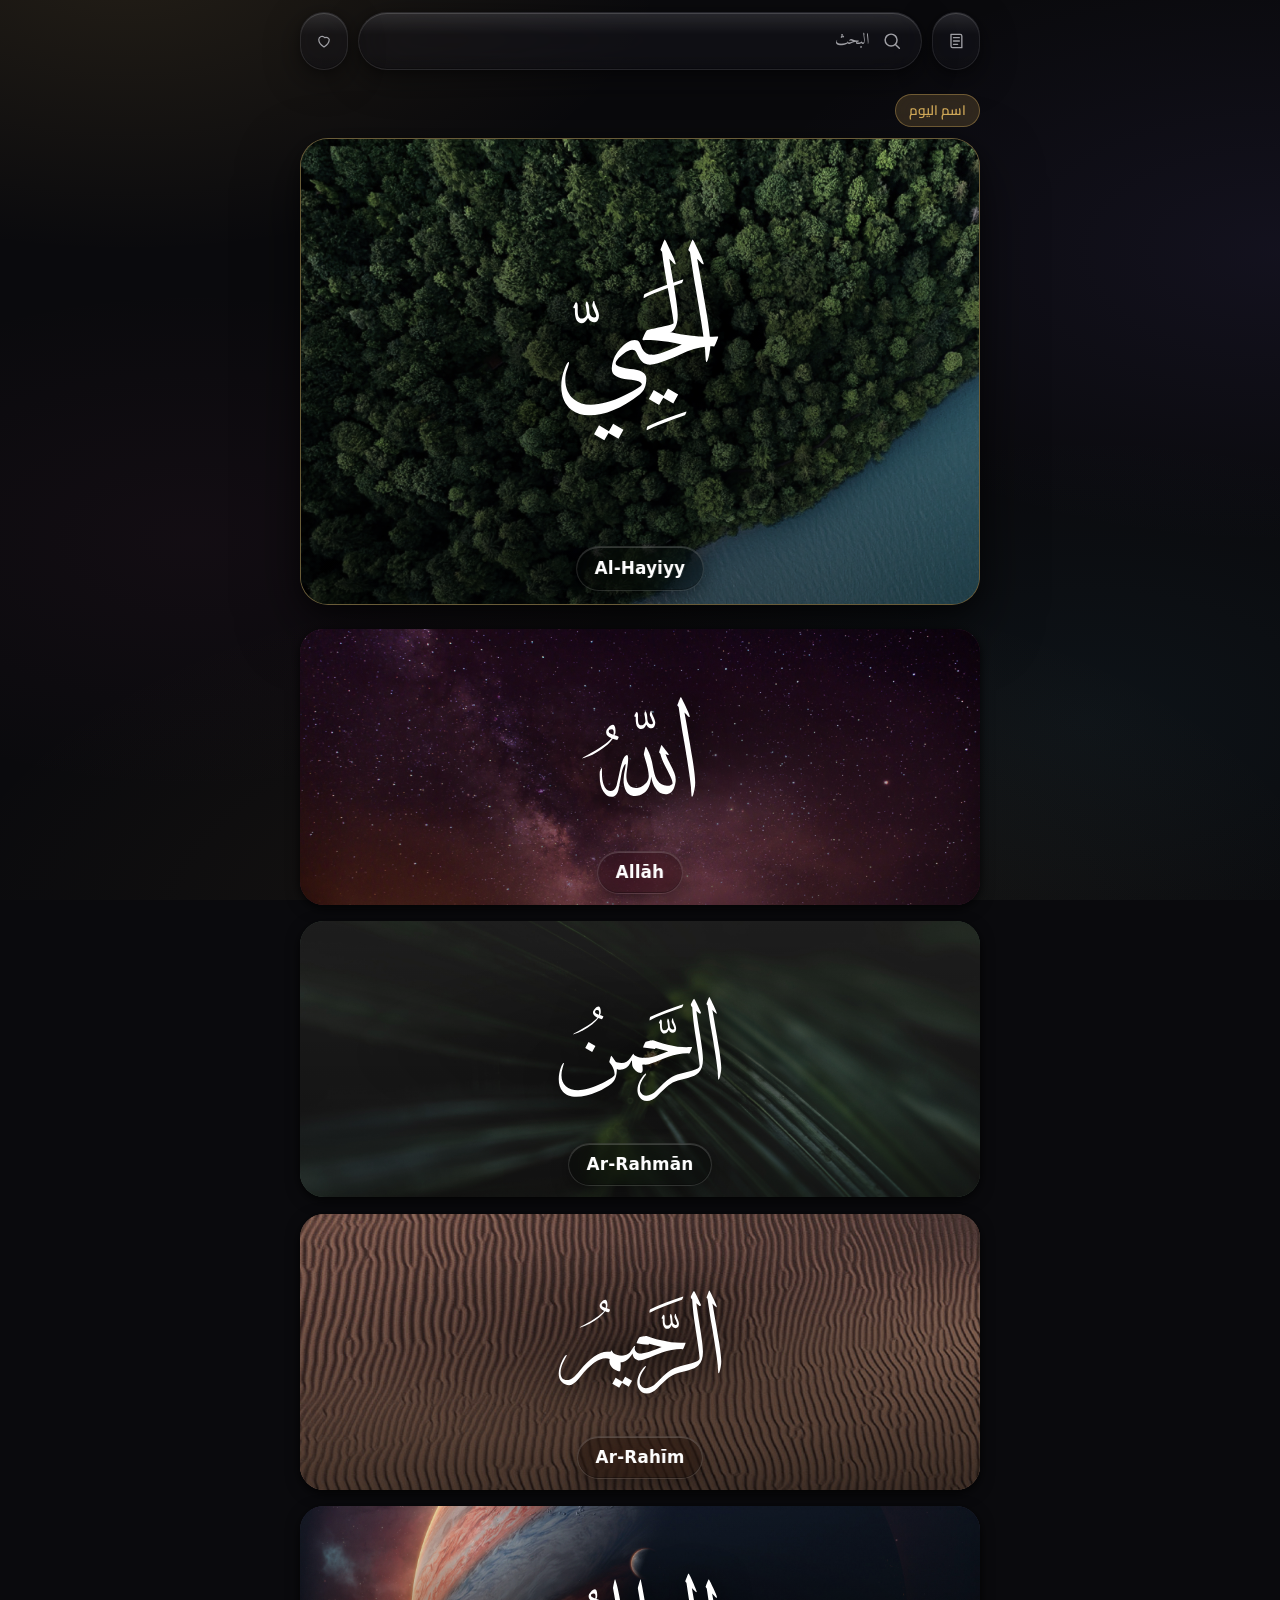
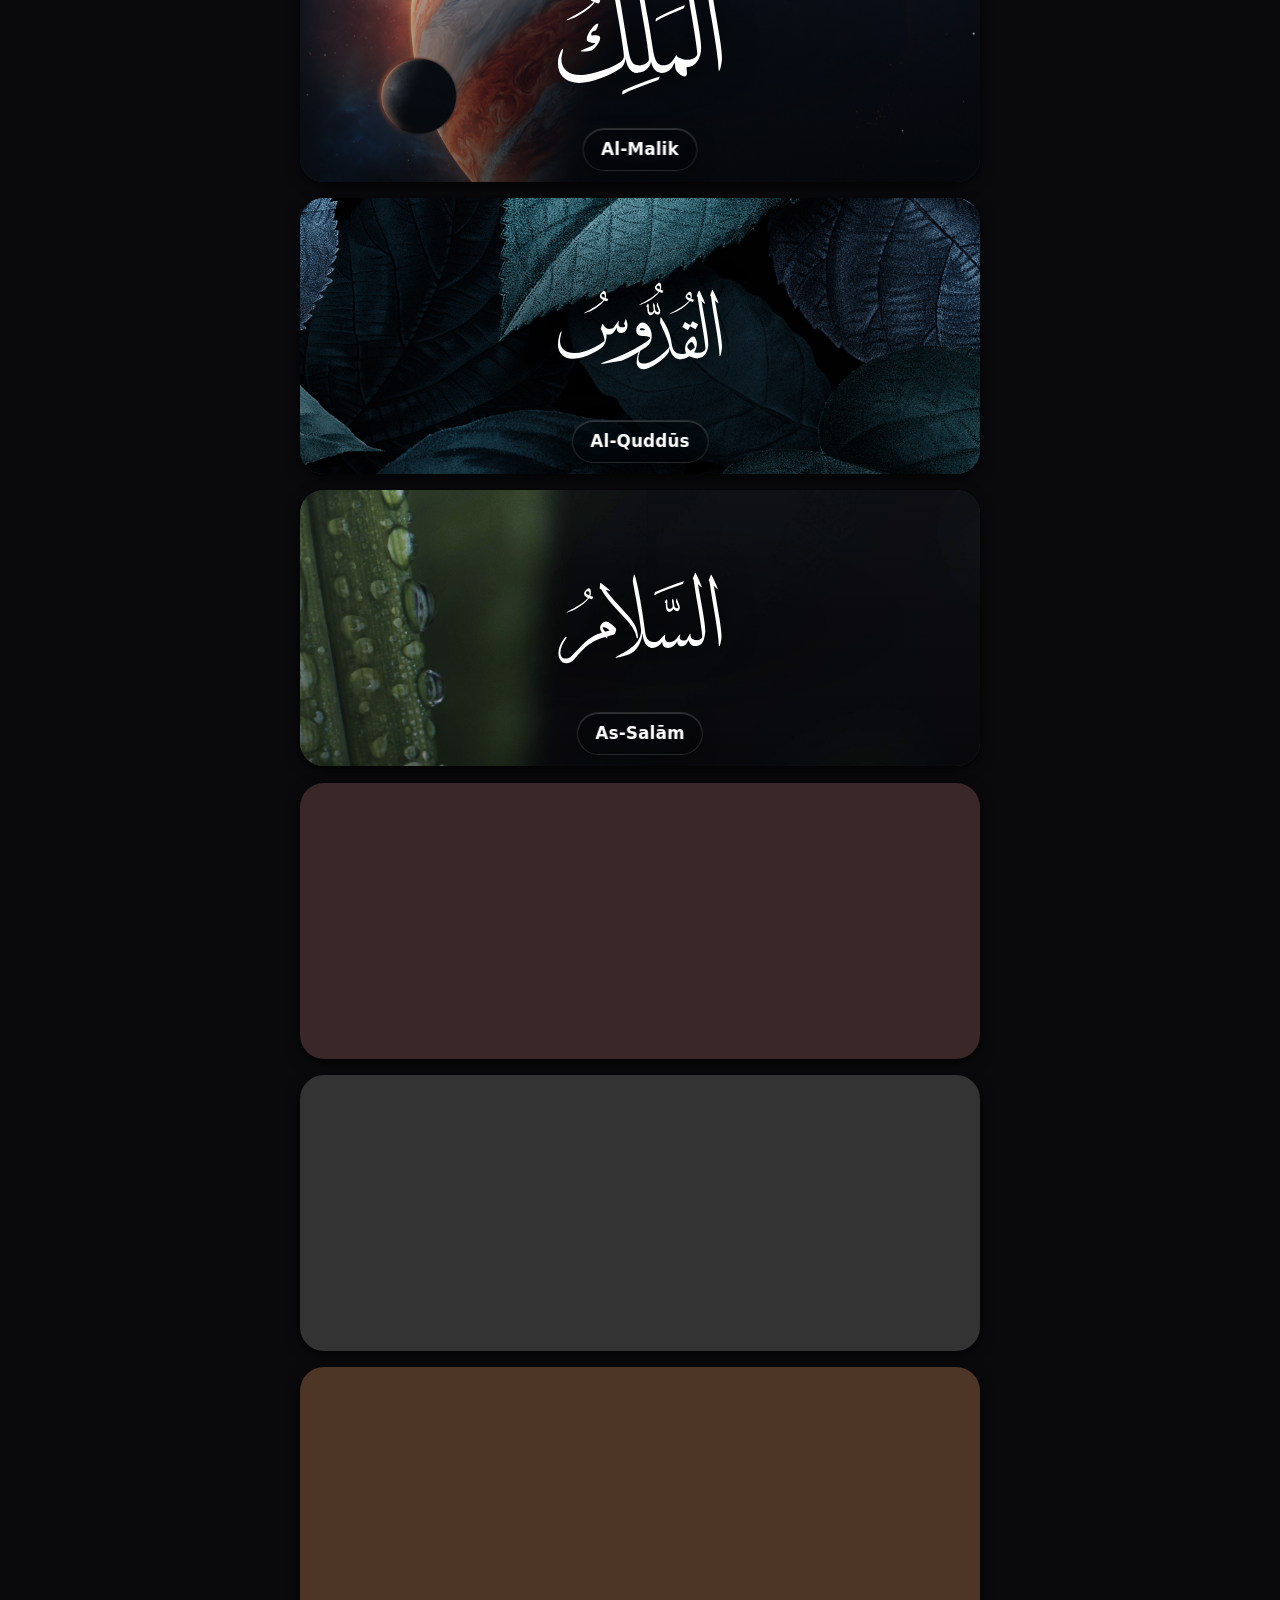
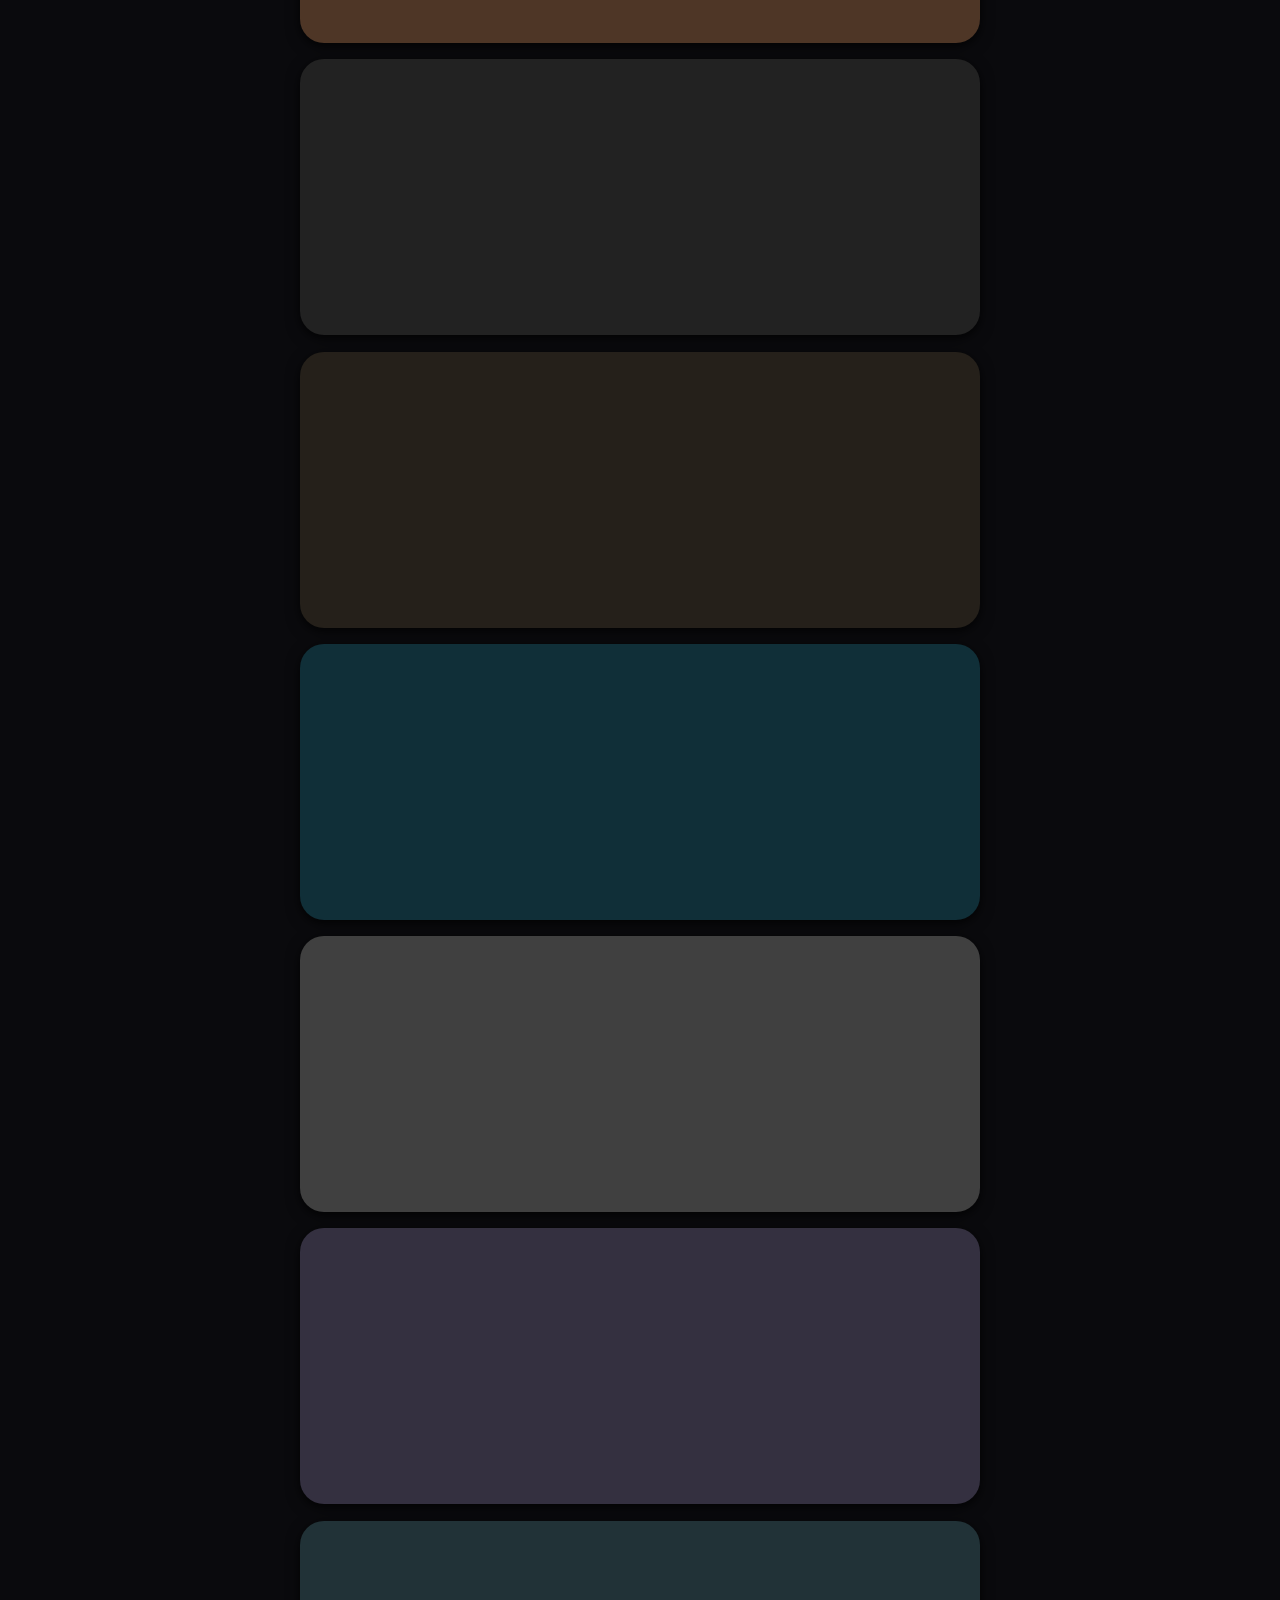
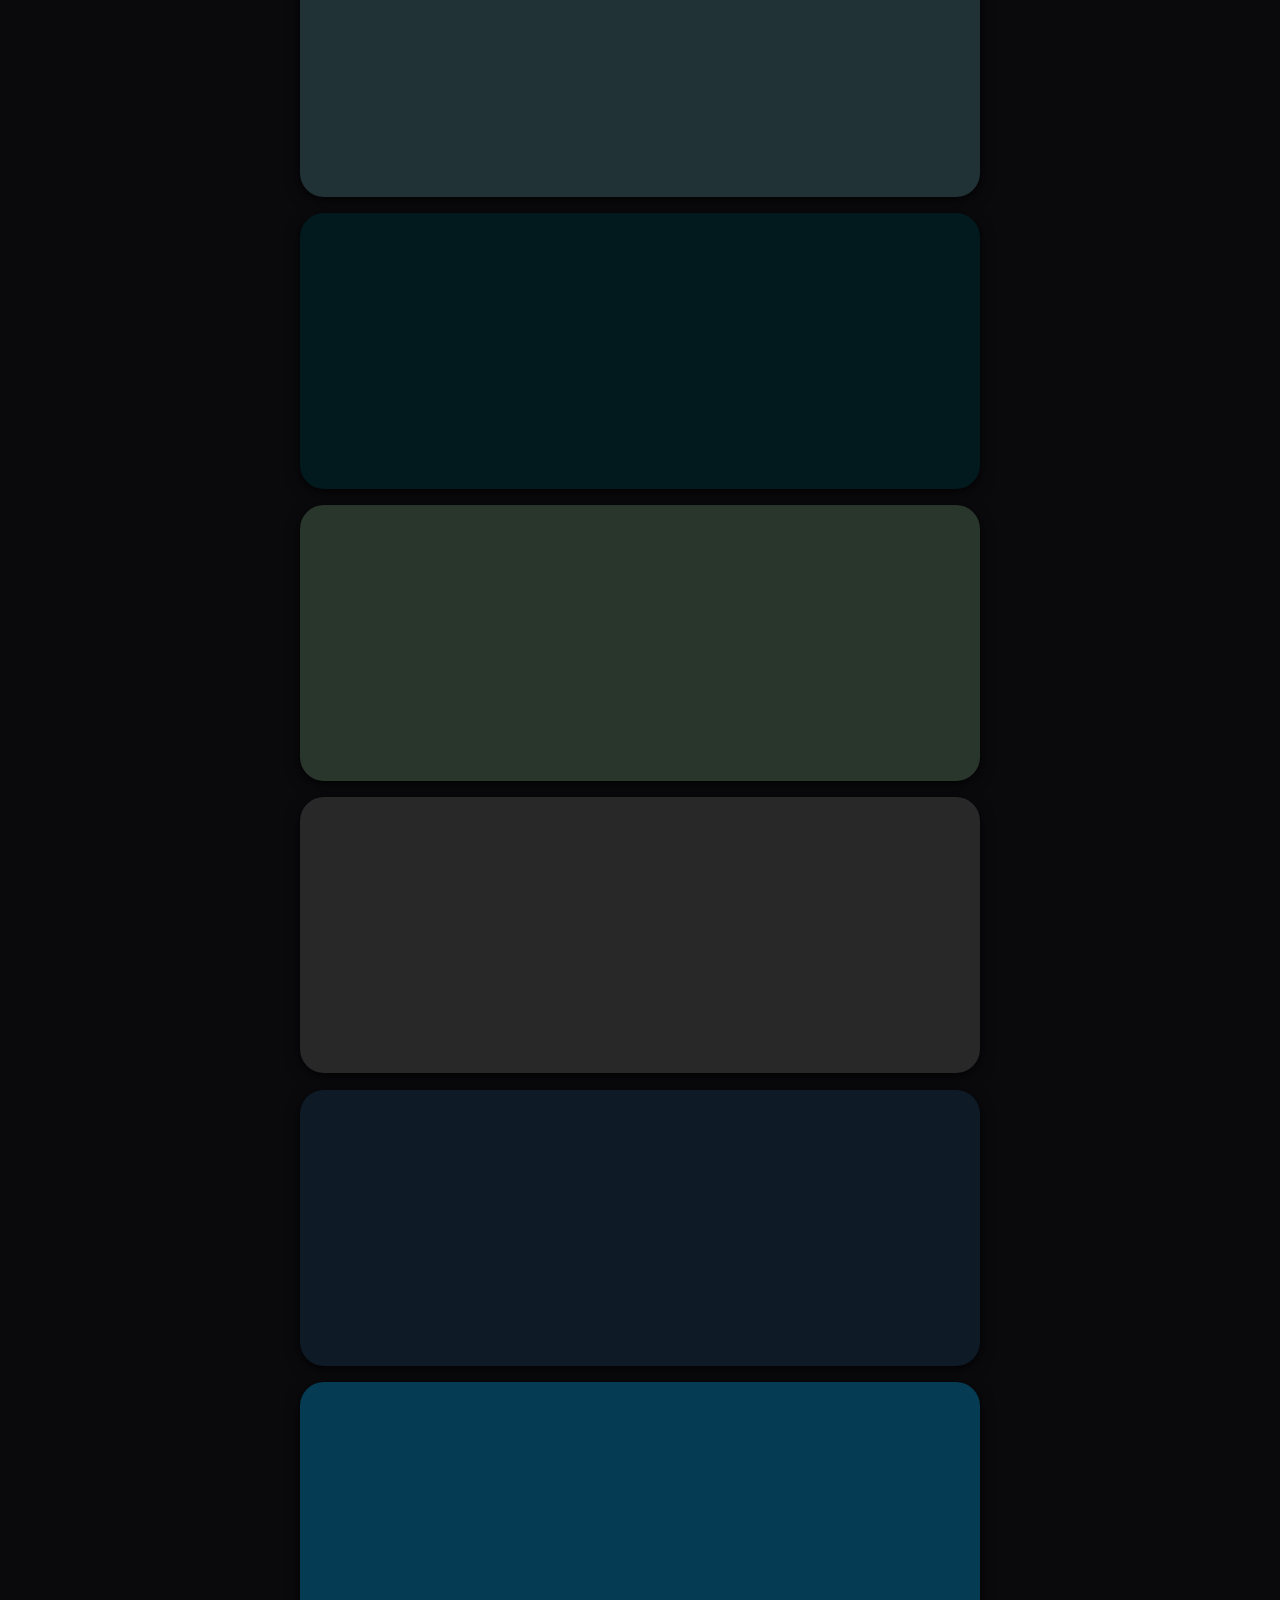
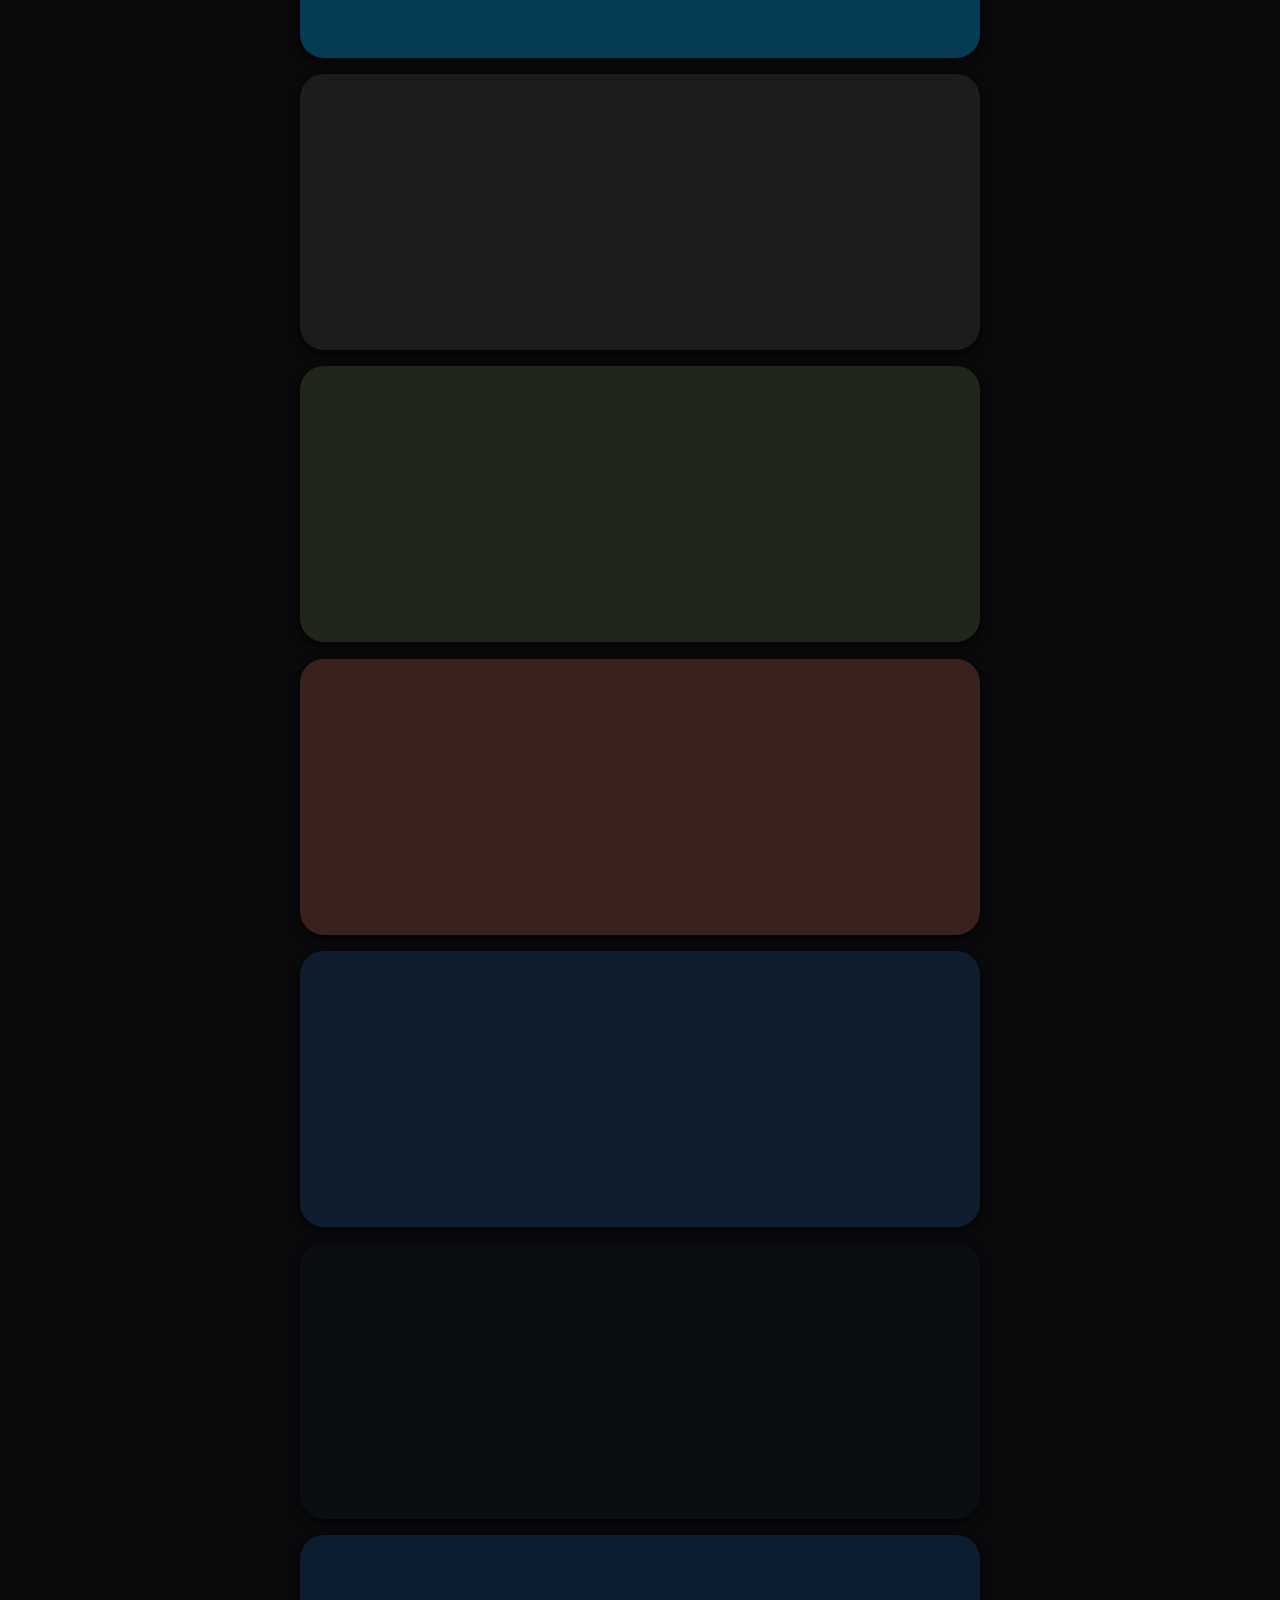
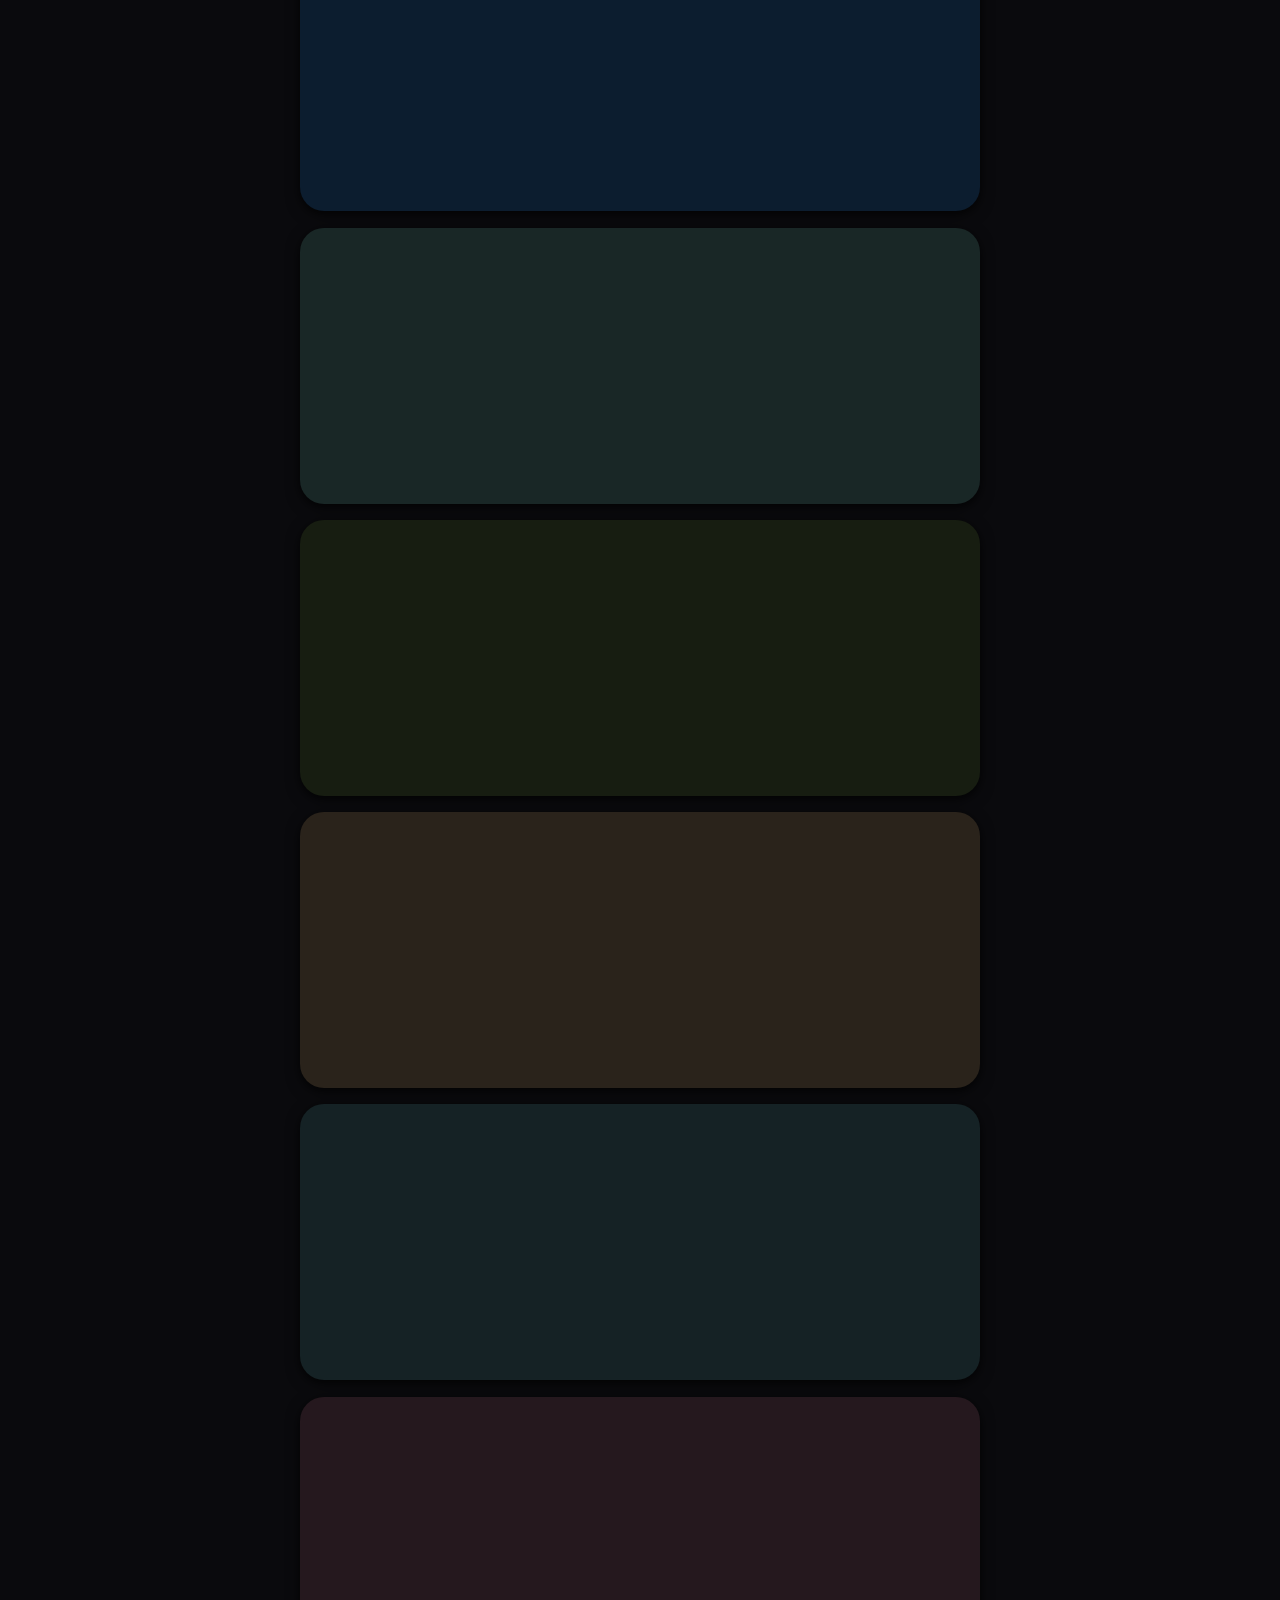
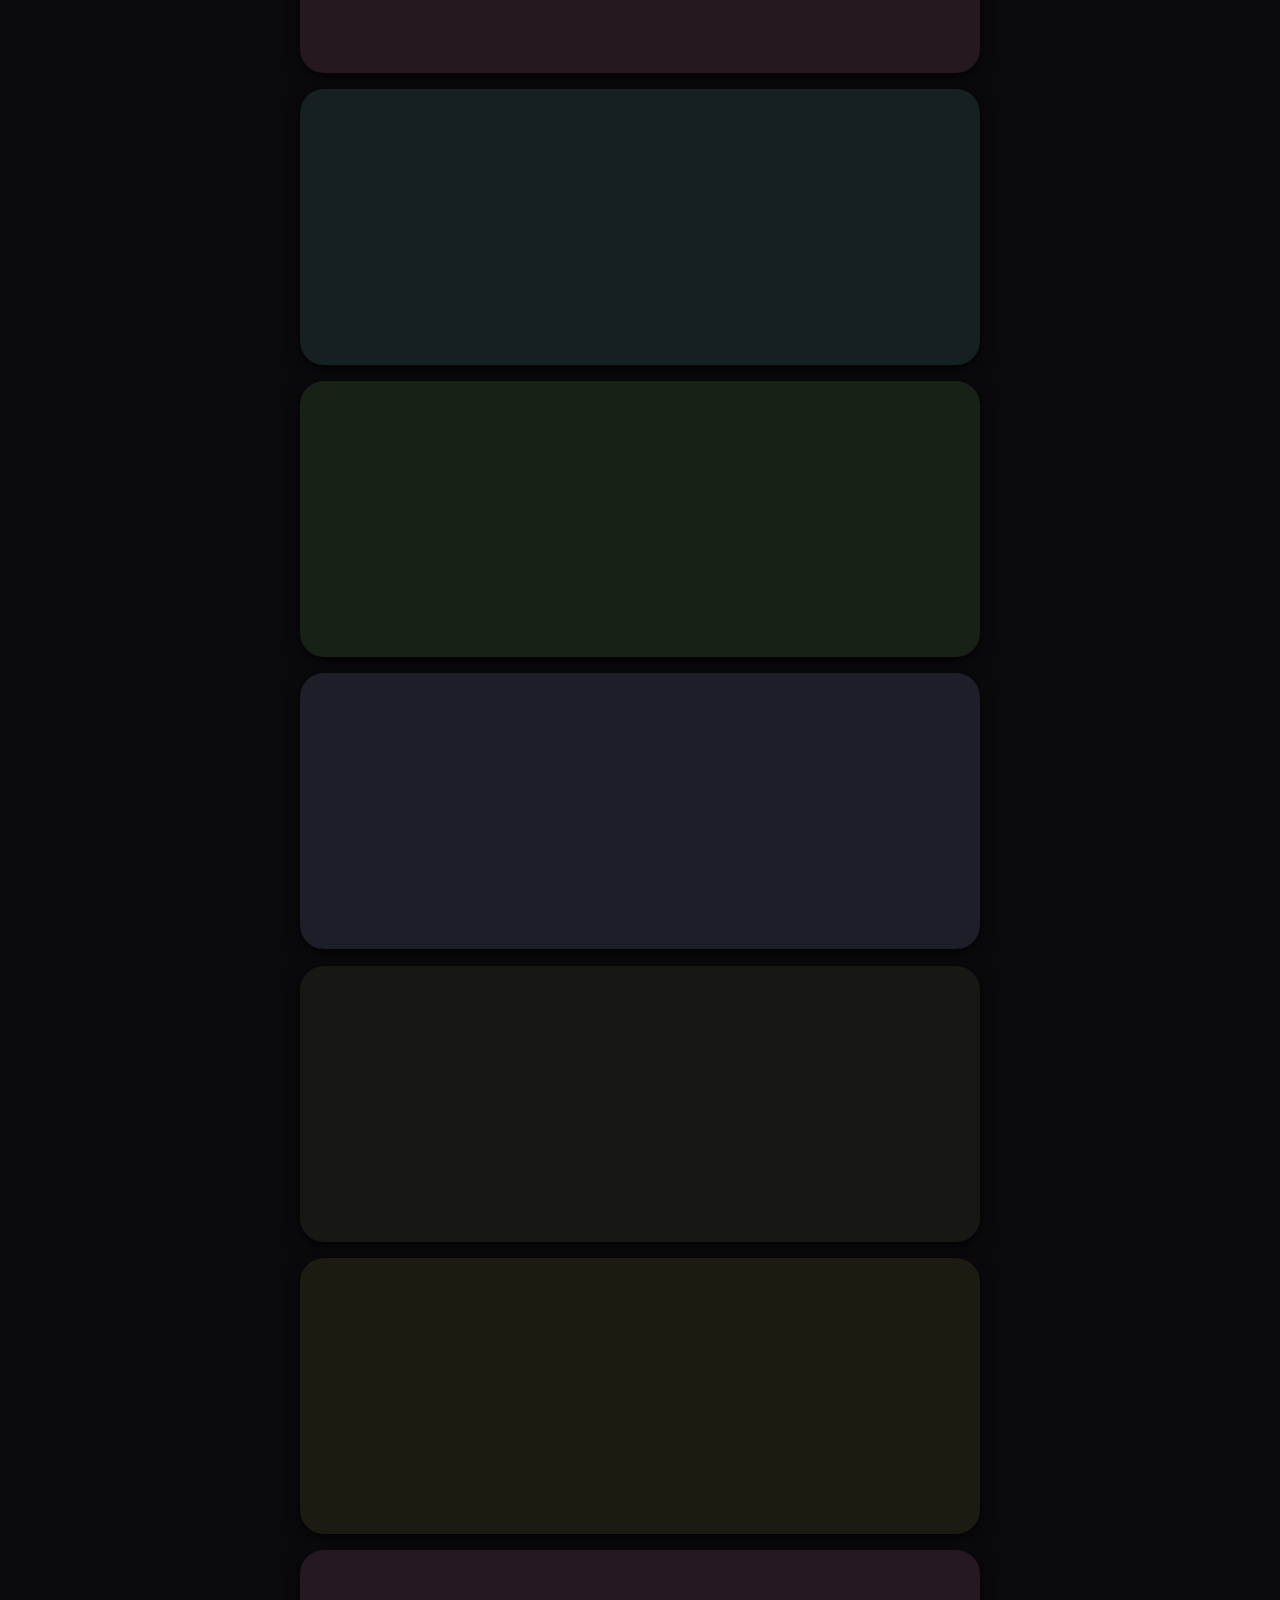
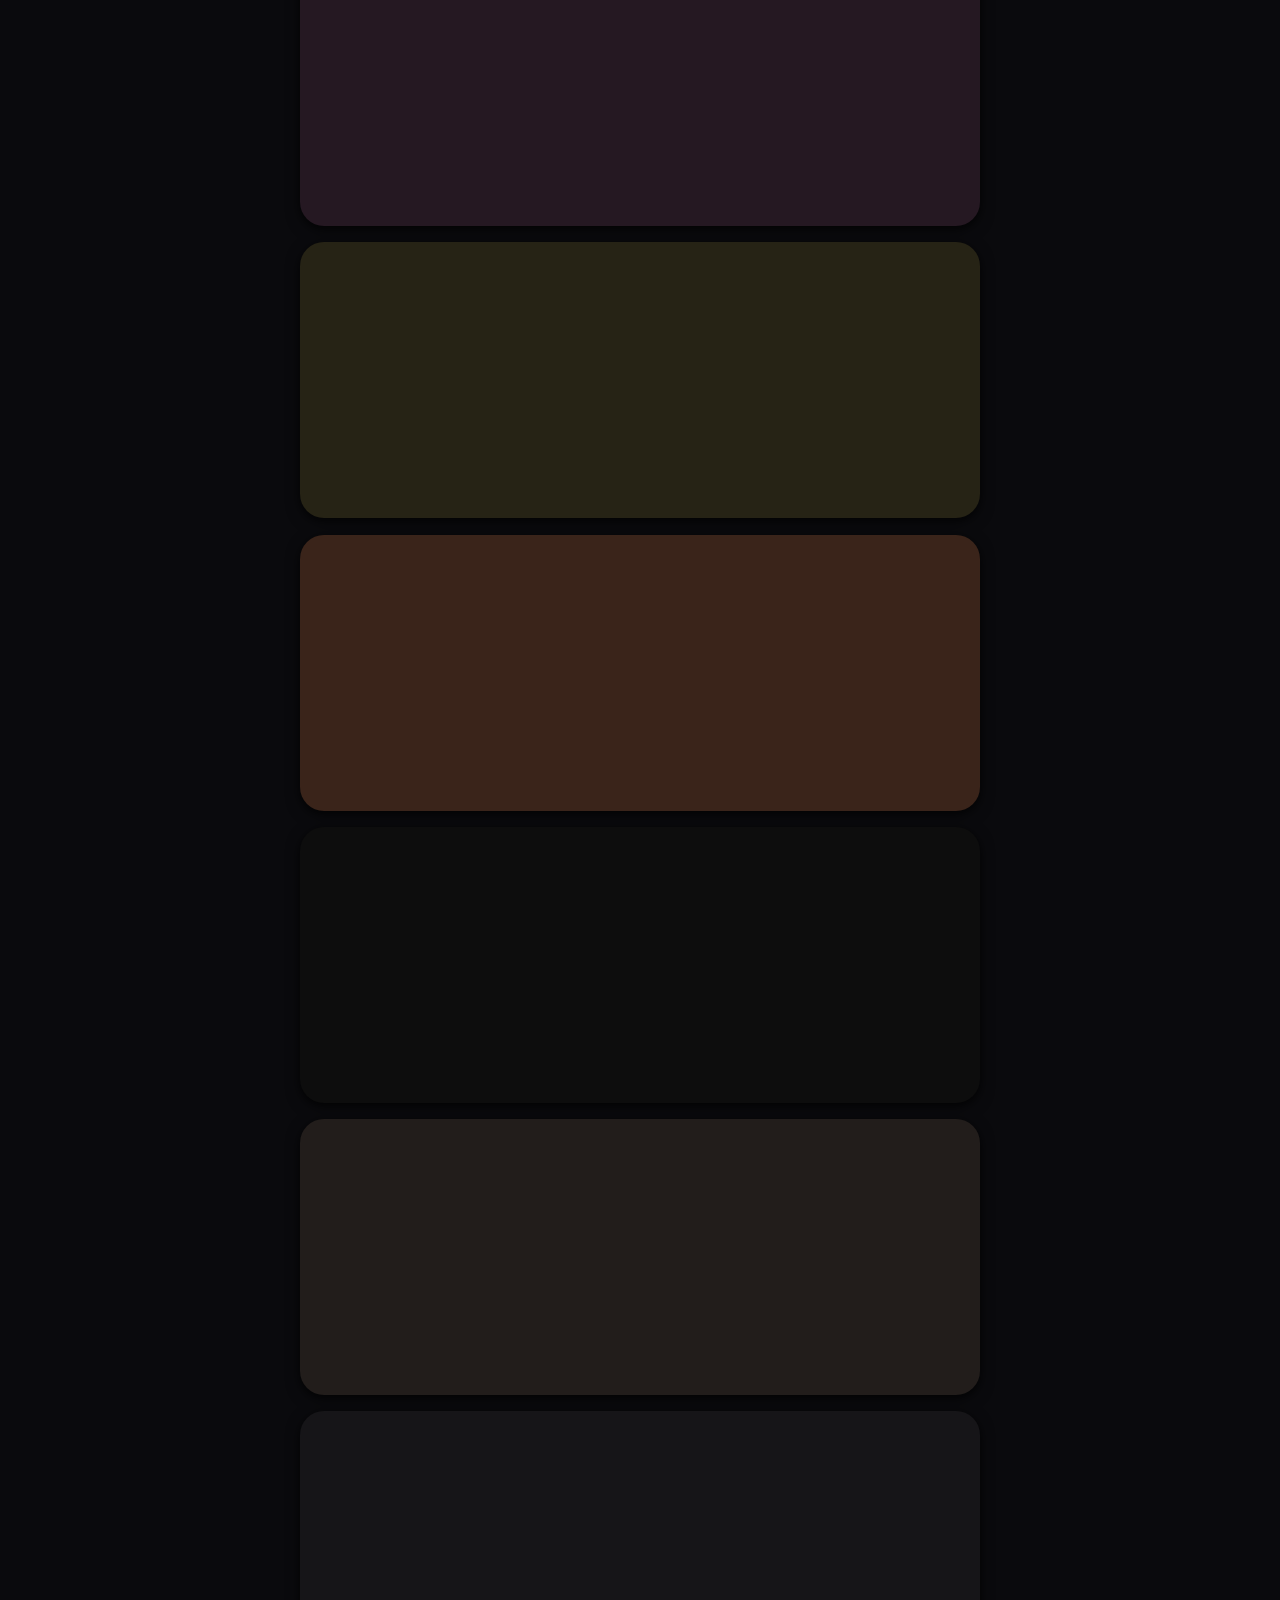
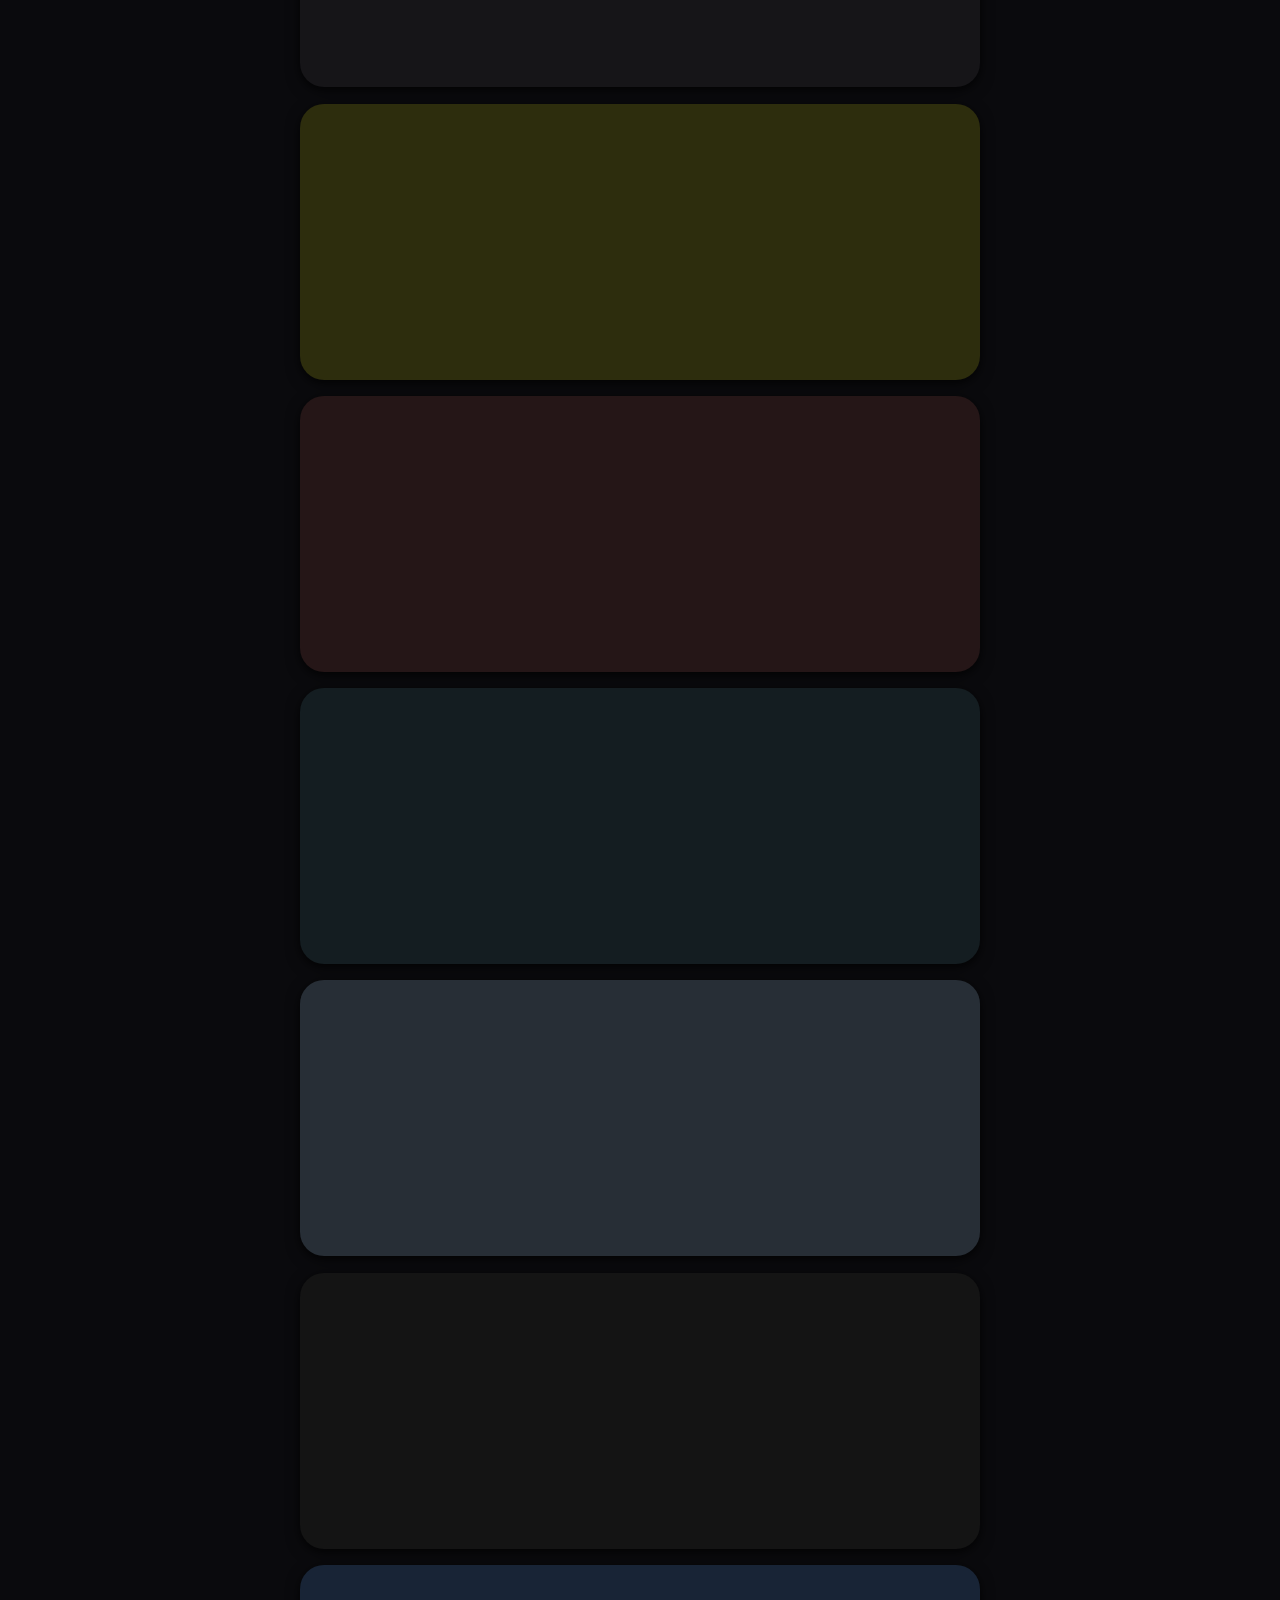
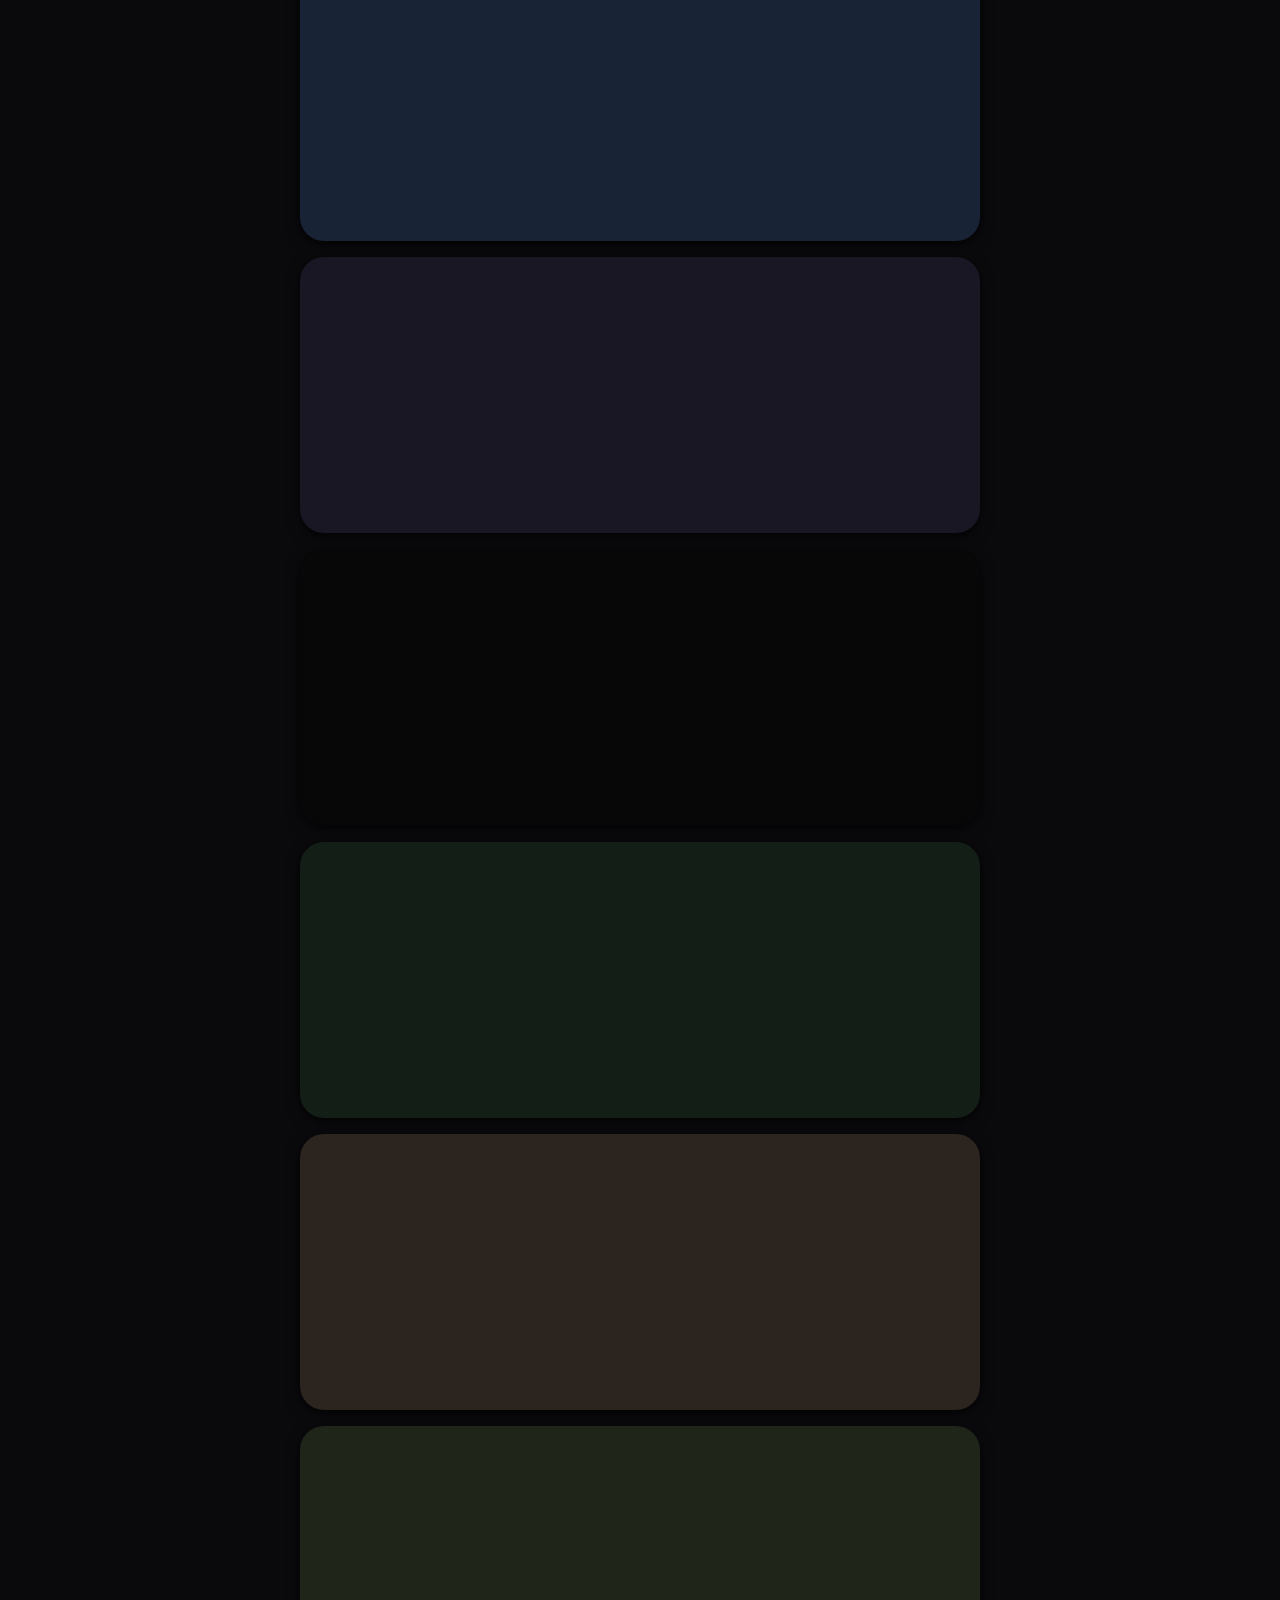
==== index.html @ 91c6a52e "Restore the [hidden] semantic on .bar-btn `.bar-btn { display: inline-flex }` was outranking the UA " ====
<!DOCTYPE html>
<html lang="ar" dir="rtl">
<head>
  <meta charset="UTF-8">
  <meta name="viewport" content="width=device-width, initial-scale=1.0, minimum-scale=1.0, maximum-scale=1.0, user-scalable=no, viewport-fit=cover">
  <meta name="description" content="الأسماء الحسنى التسعة والتسعون (أسماء الله الحسنى) — العربية، التلاوة الصوتية، الخط، والمعاني.">
  <meta name="theme-color" content="#0c0c0f">
  <meta name="apple-mobile-web-app-capable" content="yes">
  <meta name="mobile-web-app-capable" content="yes">
  <meta name="apple-mobile-web-app-status-bar-style" content="black-translucent">
  <meta name="apple-mobile-web-app-title" content="الله">
  <link rel="apple-touch-icon" href="icons/apple-touch-icon-v2.png">
  <link rel="icon" type="image/png" sizes="32x32" href="icons/favicon-32.png">
  <link rel="icon" type="image/png" sizes="16x16" href="icons/favicon-16.png">
  <link rel="manifest" href="manifest.webmanifest">
  <meta property="og:title" content="هو الله — Asmaa-ul-Husna">
  <meta property="og:description" content="الأسماء الحسنى التسعة والتسعون مع التلاوة والخط والمعاني.">
  <meta property="og:type" content="website">
  <meta property="og:image" content="icons/icon-512-v2.png">
  <title>الله</title>
  <link rel="preconnect" href="https://fonts.googleapis.com">
  <link rel="preconnect" href="https://fonts.gstatic.com" crossorigin>
  <link rel="stylesheet" href="https://fonts.googleapis.com/css2?family=Amiri+Quran&family=Amiri:wght@400;700&family=Cairo:wght@600;700&display=swap">
  <script>
    document.documentElement.setAttribute('data-theme', 'dark');
    (function () {
      var stop = function (e) { e.preventDefault(); };
      document.addEventListener('gesturestart', stop);
      document.addEventListener('gesturechange', stop);
      document.addEventListener('gestureend', stop);
      document.addEventListener('touchmove', function (e) {
        if (e.touches && e.touches.length > 1) e.preventDefault();
      }, { passive: false });
    })();
  </script>
  <link rel="stylesheet" href="style.css?v=2026052030">
</head>
<body>
  <a class="skip-link" href="#main">Skip to content</a>

  <div class="search-shell">
    <a class="about-link" href="about.html" aria-label="عن الأسماء" title="عن الأسماء">
      <svg viewBox="0 0 24 24" width="20" height="20" fill="none" stroke="currentColor" stroke-width="1.6" stroke-linecap="round" stroke-linejoin="round" aria-hidden="true">
        <path d="M6 4h11a2 2 0 0 1 2 2v14H8a2 2 0 0 1-2-2V4z"/>
        <path d="M9 8h7M9 12h7M9 16h5"/>
      </svg>
    </a>
    <label class="search">
      <svg class="search-icon" viewBox="0 0 24 24" width="22" height="22" fill="none" stroke="currentColor" stroke-width="1.6" aria-hidden="true">
        <circle cx="11" cy="11" r="6.5"/>
        <path d="M16 16l4 4" stroke-linecap="round"/>
      </svg>
      <input type="search" id="search" placeholder="البحث" autocomplete="off">
      <button type="button" class="search-clear" id="search-clear" aria-label="Clear search" hidden>
        <svg viewBox="0 0 24 24" width="18" height="18" fill="none" stroke="currentColor" stroke-width="2" stroke-linecap="round" aria-hidden="true">
          <path d="M6 6l12 12M18 6L6 18"/>
        </svg>
      </button>
    </label>
    <button type="button" class="favorites-toggle" id="favorites-toggle" aria-pressed="false" aria-label="Show favorites only">
      <svg viewBox="0 0 24 24" width="18" height="18" fill="none" stroke="currentColor" stroke-width="1.6" aria-hidden="true">
        <path d="M12 20s-7-4.5-7-10a4.5 4.5 0 0 1 8-2.5A4.5 4.5 0 0 1 19 10c0 5.5-7 10-7 10z" stroke-linejoin="round"/>
      </svg>
    </button>
  </div>

  <main id="main">
    <section id="todays-name" class="todays-name" aria-labelledby="todays-name-label" hidden></section>
    <div id="list" class="cards" aria-busy="true">
      <article class="name-card skeleton" aria-hidden="true"></article>
      <article class="name-card skeleton" aria-hidden="true"></article>
      <article class="name-card skeleton" aria-hidden="true"></article>
    </div>
  </main>

  <div id="toast" class="toast" role="status" aria-live="polite" hidden></div>

  <script type="module" src="app.js?v=2026052030"></script>
  <script>
    if ('serviceWorker' in navigator) {
      window.addEventListener('load', function () {
        navigator.serviceWorker.register('sw.js', { updateViaCache: 'none' }).then(function (reg) {
          setInterval(function () { reg.update(); }, 60 * 60 * 1000);
        }).catch(function () {});
        // Auto-reload when a fresh SW takes over from an older one. Skip the
        // first-install transition (controller goes from null → present),
        // which would otherwise reload the page right after the first visit.
        var hadController = !!navigator.serviceWorker.controller;
        var refreshing = false;
        navigator.serviceWorker.addEventListener('controllerchange', function () {
          if (!hadController) { hadController = true; return; }
          if (refreshing) return;
          refreshing = true;
          window.location.reload();
        });
      });
    }
  </script>
</body>
</html>
---- style.css ----
/* =========================================================================
   He Is Allah — dark-only app design
   ========================================================================= */

*, *::before, *::after { box-sizing: border-box; }
* { margin: 0; padding: 0; }

/* Block pinch-zoom and double-tap-zoom on Android Chrome (iOS Safari
   blocks via the JS gesture handlers in the HTML head). */
html { touch-action: manipulation; }

:root {
  --bg: #0a0a0d;
  --surface: #18181c;
  --surface-2: #232328;
  --ink: #f4f4f7;
  --ink-soft: #d1d1d6;
  --muted: #a0a0a5;
  --muted-2: #8e8e93;
  --rule: #2c2c30;
  --shadow-sm: 0 1px 2px rgba(0, 0, 0, 0.45), 0 1px 3px rgba(0, 0, 0, 0.35);
  --shadow-md: 0 4px 14px rgba(0, 0, 0, 0.55), 0 2px 6px rgba(0, 0, 0, 0.4);
  --shadow-lg: 0 16px 40px rgba(0, 0, 0, 0.65);
  --header-bg: rgba(12, 12, 15, 0.78);

  /* Liquid glass palette — three tints (panel for content, chip for
     buttons, sheen for the inset top-rim highlight) stacked over the
     ambient mesh in <body>. Every glass surface combines:
       * a translucent fill (--glass-panel / --glass-chip)
       * a strong backdrop blur + saturation so the mesh behind it stays
         colourful (saturate(180%) is the Apple-style "boost")
       * a 1px hairline border tinted with --glass-edge
       * a top rim inset shadow using --glass-sheen — the bright edge
         that reads as light refracting through the leading edge of a
         glass tile.
     Two specular-highlight gradient tokens are reused on multiple
     surfaces so the same "light from above" angle is consistent
     across the page. */
  --glass-panel: rgba(22, 22, 28, 0.52);
  --glass-panel-strong: rgba(18, 18, 24, 0.62);
  --glass-chip: rgba(42, 42, 50, 0.42);
  --glass-chip-strong: rgba(58, 58, 70, 0.55);
  --glass-edge: rgba(255, 255, 255, 0.09);
  --glass-edge-strong: rgba(255, 255, 255, 0.16);
  --glass-sheen: rgba(255, 255, 255, 0.14);
  --glass-sheen-soft: rgba(255, 255, 255, 0.06);
  --glass-rim: 0 0 0 0.5px rgba(255, 255, 255, 0.04) inset;
  --glass-shadow: 0 10px 36px rgba(0, 0, 0, 0.45), 0 2px 8px rgba(0, 0, 0, 0.28);
  --glass-shadow-lg: 0 24px 60px rgba(0, 0, 0, 0.55), 0 6px 18px rgba(0, 0, 0, 0.35);
  --glass-specular: linear-gradient(180deg, rgba(255, 255, 255, 0.10) 0%, rgba(255, 255, 255, 0) 38%, rgba(255, 255, 255, 0) 70%, rgba(0, 0, 0, 0.12) 100%);
  --glass-specular-soft: linear-gradient(180deg, rgba(255, 255, 255, 0.06) 0%, rgba(255, 255, 255, 0) 50%);

  /* Brand accent — manuscript gold, tuned for dark surfaces. */
  --accent: #d6ad5a;
  --accent-soft: rgba(214, 173, 90, 0.18);
  --accent-ring: rgba(214, 173, 90, 0.4);
  --accent-strong: #b8923f;
  --accent-ink: #1c1306;

  --r-sm: 10px;
  --r-md: 16px;
  --r-lg: 24px;
  --r-xl: 28px;

  --font-arabic: 'Cairo', 'Amiri', 'Noto Naskh Arabic', system-ui, sans-serif;
  --font-arabic-body: 'Amiri', 'Noto Naskh Arabic', 'Scheherazade New', Georgia, serif;
  --font-quran: 'Amiri Quran', 'Amiri', serif;
  --font-ui: system-ui, -apple-system, 'Segoe UI', Roboto, sans-serif;

  --content-w: 720px;
  --ease: cubic-bezier(0.32, 0.72, 0.24, 1);

  --text-scale: 1;

  color-scheme: dark;
}

html { scroll-behavior: smooth; }

body {
  font-family: var(--font-ui);
  /* Ambient gradient mesh — the "behind the glass" canvas. Four diffuse
     radial pools (warm gold, cool indigo, teal, deep magenta) saturate
     the base dark so every backdrop-blurred surface picks up a slowly-
     shifting hue as the viewer scrolls. background-attachment: fixed
     keeps the mesh anchored to the viewport so the refraction patch
     changes per-surface rather than scrolling with the content — this
     is what sells the liquid-glass effect. Values are kept low-alpha so
     body prose remains comfortably legible. */
  background:
    radial-gradient(ellipse 70% 55% at 10% -5%, rgba(214, 173, 90, 0.12), transparent 60%),
    radial-gradient(ellipse 65% 50% at 100% 28%, rgba(110, 92, 200, 0.09), transparent 65%),
    radial-gradient(ellipse 80% 60% at 50% 105%, rgba(214, 173, 90, 0.07), transparent 70%),
    radial-gradient(ellipse 55% 45% at 85% 80%, rgba(60, 140, 170, 0.07), transparent 70%),
    radial-gradient(ellipse 50% 40% at 15% 60%, rgba(180, 70, 130, 0.05), transparent 70%),
    var(--bg);
  background-attachment: fixed;
  color: var(--ink);
  min-height: 100vh;
  line-height: 1.6;
  -webkit-font-smoothing: antialiased;
  -moz-osx-font-smoothing: grayscale;
  text-rendering: optimizeLegibility;
  overscroll-behavior-y: none;
}

[lang="ar"] body, [dir="rtl"] body { font-family: var(--font-arabic-body); }

::selection { background: var(--accent-soft); color: var(--ink); }

button { font: inherit; color: inherit; background: none; border: none; cursor: pointer; }
input, select { font: inherit; color: inherit; }

.skip-link {
  position: absolute;
  inset-inline-start: -9999px;
  top: 8px;
  padding: 0.5rem 0.85rem;
  background: var(--ink);
  color: var(--bg);
  border-radius: var(--r-sm);
  z-index: 1000;
  text-decoration: none;
}
.skip-link:focus { inset-inline-start: 12px; }

main { max-width: var(--content-w); margin: 0 auto; padding: 0 1.25rem 4rem; }

/* =========================================================================
   Top bar (just the language picker on the index page)
   ========================================================================= */

.top-bar {
  display: flex;
  justify-content: flex-end;
  align-items: center;
  padding: max(0.75rem, env(safe-area-inset-top)) 1.25rem 0.5rem;
  max-width: var(--content-w);
  margin: 0 auto 0.5rem;
}

.lang-floater { position: relative; }
.lang-floater select {
  appearance: none;
  -webkit-appearance: none;
  border: none;
  background: var(--surface);
  color: var(--ink-soft);
  font-size: 0.78rem;
  font-weight: 500;
  padding: 0.4rem 0.85rem;
  border-radius: 999px;
  box-shadow: var(--shadow-sm);
  cursor: pointer;
  font-family: var(--font-ui);
  letter-spacing: 0.04em;
}
.lang-floater select:focus { outline: 2px solid var(--ink); outline-offset: 2px; }

/* =========================================================================
   Search
   ========================================================================= */

.search-shell {
  max-width: var(--content-w);
  margin: 0 auto;
  /* The old multi-language top-bar that used to sit above the search box
     reserved the iOS safe-area top inset; with the picker gone the
     search bar would otherwise butt up against the status bar / notch.
     Re-add that reservation here so the first interactive control
     never overlaps the system UI. */
  padding: max(0.75rem, env(safe-area-inset-top)) 1.25rem 0;
}

.search {
  position: relative;
  display: flex;
  align-items: center;
  gap: 0.75rem;
  padding: 0.95rem 1.15rem;
  background: var(--glass-panel);
  backdrop-filter: blur(28px) saturate(180%);
  -webkit-backdrop-filter: blur(28px) saturate(180%);
  border: 1px solid var(--glass-edge);
  border-radius: 999px;
  box-shadow:
    var(--glass-shadow),
    inset 0 1px 0 var(--glass-sheen),
    inset 0 -1px 0 rgba(0, 0, 0, 0.25);
  isolation: isolate;
}
.search::before {
  content: '';
  position: absolute;
  inset: 0;
  border-radius: inherit;
  background: var(--glass-specular);
  pointer-events: none;
  z-index: -1;
}
.search input {
  flex: 1;
  border: none;
  outline: none;
  background: transparent;
  font-size: 1rem;
  color: var(--ink);
  text-align: start;
  min-width: 0;
}
.search input::placeholder { color: var(--muted); }
[dir="rtl"] .search input { text-align: right; }
.search-icon {
  color: var(--muted);
  flex-shrink: 0;
}
.search:focus-within {
  border-color: var(--accent-ring);
  box-shadow:
    var(--glass-shadow),
    inset 0 1px 0 var(--glass-sheen),
    inset 0 -1px 0 rgba(0, 0, 0, 0.25),
    0 0 0 3px var(--accent-ring);
}
.search:focus-within .search-icon { color: var(--accent-strong); }

/* =========================================================================
   Card list
   ========================================================================= */

.cards {
  display: flex;
  flex-direction: column;
  gap: 1rem;
  list-style: none;
  margin-top: 1.5rem;
}

/* =========================================================================
   Today's-name spotlight — a single featured card above the full grid
   that surfaces a deterministically-rotated daily name. Hidden via JS
   when the search field is non-empty or the favourites filter is on.
   ========================================================================= */

.todays-name {
  margin-top: 1.5rem;
  display: flex;
  flex-direction: column;
  gap: 0.65rem;
}
.todays-name[hidden] { display: none; }
.todays-name.is-hidden { display: none; }

.todays-name-label {
  align-self: flex-start;
  display: inline-flex;
  align-items: center;
  gap: 0.4rem;
  padding: 0.3rem 0.8rem;
  font-family: var(--font-ui);
  font-size: 0.78rem;
  font-weight: 600;
  letter-spacing: 0.04em;
  color: var(--accent);
  background: var(--accent-soft);
  backdrop-filter: blur(14px) saturate(180%);
  -webkit-backdrop-filter: blur(14px) saturate(180%);
  border: 1px solid var(--accent-ring);
  border-radius: 999px;
  text-transform: uppercase;
}
[lang="ar"] .todays-name-label,
[dir="rtl"] .todays-name-label {
  font-family: var(--font-arabic);
  text-transform: none;
  letter-spacing: 0;
  font-size: 0.85rem;
}

.featured-card {
  position: relative;
  display: block;
  width: 100%;
  aspect-ratio: 16 / 11;
  border-radius: var(--r-xl);
  overflow: hidden;
  background-color: var(--surface-2);
  box-shadow: var(--glass-shadow-lg);
  isolation: isolate;
  text-decoration: none;
  color: inherit;
  border: 1px solid var(--accent-ring);
  -webkit-tap-highlight-color: transparent;
  transition: transform 0.18s var(--ease), box-shadow 0.18s var(--ease);
}
.featured-card:hover {
  transform: translateY(-2px);
  box-shadow: 0 28px 70px rgba(0, 0, 0, 0.55), 0 8px 20px rgba(0, 0, 0, 0.35);
}
.featured-card:focus-visible {
  outline: 3px solid var(--ink);
  outline-offset: 2px;
}
.featured-card .card-bg {
  position: absolute;
  inset: 0;
  width: 100%;
  height: 100%;
  object-fit: cover;
  z-index: 0;
  transition: opacity 0.45s var(--ease);
}
.featured-card .card-bg.is-loading { opacity: 0; }
.featured-card::before {
  content: '';
  position: absolute;
  inset: 0;
  /* Targeted darkening behind the calligraphy + a stronger bottom
     gradient that anchors the translit pill, matching the regular
     card treatment but slightly heavier so the larger surface still
     keeps the white calligraphy crisp on bright photos. */
  background:
    radial-gradient(ellipse 60% 50% at 50% 46%, rgba(0, 0, 0, 0.38) 0%, rgba(0, 0, 0, 0) 72%),
    linear-gradient(180deg, rgba(0, 0, 0, 0.12) 0%, rgba(0, 0, 0, 0.55) 100%);
  z-index: 1;
  pointer-events: none;
}
.featured-card .card-arabic {
  position: absolute;
  inset: 0;
  z-index: 2;
  display: flex;
  align-items: center;
  justify-content: center;
  font-family: var(--font-quran);
  font-size: clamp(4rem, 13vw, 6.5rem);
  color: #ffffff;
  text-shadow:
    0 0 18px rgba(0, 0, 0, 0.6),
    0 2px 12px rgba(0, 0, 0, 0.5);
  line-height: 1;
  font-weight: 400;
  padding: 0.5rem 1rem 2.25rem;
  text-align: center;
  pointer-events: none;
}
.featured-card .card-arabic-svg {
  display: block;
  width: auto;
  max-width: 56%;
  max-height: 70%;
  object-fit: contain;
  filter:
    brightness(0)
    invert(1)
    drop-shadow(0 0 18px rgba(0, 0, 0, 0.6))
    drop-shadow(0 2px 12px rgba(0, 0, 0, 0.5));
}
.featured-card-translit {
  position: absolute;
  left: 50%;
  bottom: 0.85rem;
  transform: translateX(-50%);
  z-index: 3;
  display: inline-flex;
  align-items: center;
  padding: 0.5rem 1.1rem;
  background: rgba(0, 0, 0, 0.32);
  backdrop-filter: blur(22px) saturate(180%);
  -webkit-backdrop-filter: blur(22px) saturate(180%);
  border: 1px solid rgba(255, 255, 255, 0.14);
  border-radius: 999px;
  box-shadow:
    inset 0 1px 0 rgba(255, 255, 255, 0.18),
    inset 0 -1px 0 rgba(0, 0, 0, 0.25),
    0 6px 18px rgba(0, 0, 0, 0.35);
  color: #ffffff;
  font-family: var(--font-ui);
  font-weight: 600;
  font-size: 1.05rem;
  letter-spacing: 0.01em;
  white-space: nowrap;
}

.name-card {
  position: relative;
  aspect-ratio: 16 / 9;
  border-radius: var(--r-lg);
  overflow: hidden;
  background-color: var(--surface-2);
  box-shadow: var(--shadow-md);
  transition: transform 0.18s var(--ease), box-shadow 0.18s var(--ease);
  isolation: isolate;
  animation: cardIn 0.45s var(--ease) backwards;
  -webkit-tap-highlight-color: transparent;
  /* Skip layout/paint work for cards that are off-screen. With 100
     entries each carrying a backdrop-blur foot pill and an SVG filter
     stack, this cuts scroll jank on lower-end mobiles. The intrinsic
     size matches the 16/9 aspect on a typical mobile column width
     so the scrollbar doesn't jitter as cards mount in and out. */
  content-visibility: auto;
  contain-intrinsic-size: auto 200px;
}

.card-link {
  position: absolute;
  inset: 0;
  display: block;
  text-decoration: none;
  color: inherit;
  cursor: pointer;
  -webkit-user-select: none;
  user-select: none;
  -webkit-touch-callout: none;
  -webkit-tap-highlight-color: transparent;
  touch-action: manipulation;
}

.card-bg {
  position: absolute;
  inset: 0;
  width: 100%;
  height: 100%;
  object-fit: cover;
  z-index: 0;
  transition: opacity 0.35s var(--ease);
}
.card-bg.is-loading { opacity: 0; }
.name-card:hover {
  transform: translateY(-2px);
  box-shadow: var(--shadow-lg);
}
.card-link:focus-visible {
  outline: 3px solid var(--ink);
  outline-offset: 2px;
  border-radius: var(--r-lg);
}

/* Tilt effect: when the cursor moves over a grid card or the today's-
   name spotlight, JS sets `--tilt-x` / `--tilt-y` and adds the
   `is-tilting` class. The card tracks the cursor with a subtle
   3D rotation, then settles back when the cursor leaves. Limited to
   devices with real hover so touchscreens (where tap means
   "navigate") aren't affected; respects reduced-motion. */
@media (hover: hover) and (prefers-reduced-motion: no-preference) {
  .name-card.is-tilting,
  .featured-card.is-tilting {
    transform: perspective(900px)
               rotateX(var(--tilt-x, 0deg))
               rotateY(var(--tilt-y, 0deg));
    transition: transform 0.06s linear, box-shadow 0.18s var(--ease);
  }
}

@keyframes cardIn {
  from { opacity: 0; transform: translateY(8px); }
  to { opacity: 1; transform: translateY(0); }
}

.name-card::before {
  content: '';
  position: absolute;
  inset: 0;
  /* Two-layer scrim: a soft radial spotlight that always darkens the patch
     directly behind the calligraphy (so a white SVG keeps contrast even on
     a bright photo), plus a top-to-bottom gradient that anchors the foot
     bar. Edges of the photo stay vibrant — the darkening is targeted. */
  background:
    radial-gradient(ellipse 62% 52% at 50% 48%, rgba(0, 0, 0, 0.32) 0%, rgba(0, 0, 0, 0) 72%),
    linear-gradient(180deg, rgba(0, 0, 0, 0.08) 0%, rgba(0, 0, 0, 0.45) 100%);
  z-index: 1;
  pointer-events: none;
}

.card-arabic {
  position: absolute;
  inset: 0;
  z-index: 2;
  display: flex;
  align-items: center;
  justify-content: center;
  font-family: var(--font-quran);
  font-size: clamp(3.5rem, 10vw, 5.5rem);
  color: #ffffff;
  /* Mirror the SVG's halo so the unicode fallback stays legible on bright
     backgrounds too: a soft outer glow plus a tight downward drop. */
  text-shadow:
    0 0 16px rgba(0, 0, 0, 0.55),
    0 2px 10px rgba(0, 0, 0, 0.45);
  line-height: 1;
  font-weight: 400;
  /* Slightly larger bottom padding nudges the flex-centered calligraphy
     a few pixels above the geometric centre so it sits visually higher
     than the foot bar without colliding with it. */
  padding: 0.5rem 1rem 1.75rem;
  text-align: center;
  pointer-events: none;
}

/* SVG calligraphy delivered with each name (e.g. images/<hash>.svg). The
   asset is a single-color path; brightness(0) flattens it to black, then
   invert(1) flips it to white. Two stacked drop-shadows give it a dark
   halo so the silhouette stays legible even when the bg image is bright
   (or fails to load and the card falls back to a light tint). max-height
   is tuned so the calligraphy stays visually centred without colliding
   with the blurred foot bar at the bottom of the card. */
.card-arabic-svg {
  display: block;
  width: auto;
  max-width: 60%;
  max-height: 68%;
  object-fit: contain;
  filter:
    brightness(0)
    invert(1)
    drop-shadow(0 0 16px rgba(0, 0, 0, 0.55))
    drop-shadow(0 2px 10px rgba(0, 0, 0, 0.45));
}
.hero-card .card-arabic-svg { max-width: 50%; max-height: 72%; }

/* Glass translit pill — centred at the bottom of each grid card.
   Index cards are link-only now (no inline play / favourite controls);
   this is the single bottom affordance that names the card. The same
   recipe carries over to the hero card on the detail page, which keeps
   `.card-foot` markup with play + favourite icons. */
.card-pill {
  position: absolute;
  left: 50%;
  bottom: 0.7rem;
  transform: translateX(-50%);
  z-index: 3;
  display: inline-flex;
  align-items: center;
  padding: 0.45rem 1.1rem;
  background: rgba(0, 0, 0, 0.32);
  backdrop-filter: blur(22px) saturate(180%);
  -webkit-backdrop-filter: blur(22px) saturate(180%);
  border: 1px solid rgba(255, 255, 255, 0.14);
  border-radius: 999px;
  box-shadow:
    inset 0 1px 0 rgba(255, 255, 255, 0.18),
    inset 0 -1px 0 rgba(0, 0, 0, 0.25),
    0 6px 18px rgba(0, 0, 0, 0.35);
  color: #ffffff;
  font-family: var(--font-ui);
  font-weight: 600;
  font-size: 1.05rem;
  letter-spacing: 0.01em;
  white-space: nowrap;
  overflow: hidden;
  text-overflow: ellipsis;
  max-width: calc(100% - 1.5rem);
  pointer-events: none;
}

/* Hero toolbar: the play / translit / favourite pill on the detail
   page. Used to live inside the hero card as a floating `.card-foot`;
   now sits as a sibling block right below the card so it doesn't
   crop the calligraphy or float over the image. Same glass recipe
   as the other liquid surfaces. */
.hero-toolbar {
  display: flex;
  align-items: center;
  justify-content: space-between;
  gap: 0.6rem;
  padding: 0.55rem 0.85rem;
  background: var(--glass-panel-strong);
  backdrop-filter: blur(28px) saturate(180%);
  -webkit-backdrop-filter: blur(28px) saturate(180%);
  border: 1px solid var(--glass-edge);
  border-radius: 999px;
  box-shadow:
    var(--glass-shadow),
    inset 0 1px 0 var(--glass-sheen),
    inset 0 -1px 0 rgba(0, 0, 0, 0.25);
  color: var(--ink);
  margin-bottom: 1.6rem;
  isolation: isolate;
}
.hero-toolbar[hidden] { display: none; }
.hero-toolbar .card-translit { pointer-events: none; color: var(--ink); }
.hero-toolbar .card-icon-btn { color: var(--ink-soft); }
.hero-toolbar .card-icon-btn:hover { background: rgba(255, 255, 255, 0.08); color: var(--ink); }
.hero-toolbar .card-play.is-playing { background: var(--accent-soft); color: var(--accent); }

.card-translit {
  flex: 1;
  text-align: center;
  font-family: var(--font-ui);
  font-weight: 600;
  font-size: 1.05rem;
  letter-spacing: 0.01em;
  white-space: nowrap;
  overflow: hidden;
  text-overflow: ellipsis;
}

.card-icon-btn {
  width: 40px;
  height: 40px;
  border-radius: 50%;
  display: inline-flex;
  align-items: center;
  justify-content: center;
  color: #ffffff;
  flex-shrink: 0;
  transition: background 0.15s var(--ease), transform 0.15s var(--ease);
}
.card-icon-btn:hover { background: rgba(255, 255, 255, 0.2); }
.card-icon-btn:active { transform: scale(0.92); }

.card-play.is-playing { background: rgba(255, 255, 255, 0.25); }
.card-fav.is-fav svg { fill: var(--accent); stroke: var(--accent); }

/* skeleton */
.name-card.skeleton {
  background: linear-gradient(100deg, var(--surface-2) 0%, var(--rule) 50%, var(--surface-2) 100%);
  background-size: 220% 100%;
  animation: shimmer 1.4s infinite ease;
  cursor: default;
  box-shadow: var(--shadow-sm);
}
.name-card.skeleton::before,
.name-card.skeleton .card-arabic,
.name-card.skeleton .card-pill { display: none; }
@keyframes shimmer { from { background-position: 220% 0; } to { background-position: -220% 0; } }

.empty {
  text-align: center;
  color: var(--muted);
  padding: 3rem 1rem;
  font-family: var(--font-ui);
  font-size: 0.95rem;
}

/* =========================================================================
   Detail page (name.html)
   ========================================================================= */

.detail-body { padding-bottom: env(safe-area-inset-bottom); }

.detail-main {
  max-width: var(--content-w);
  margin: 0 auto;
  /* The navigation pill now floats at the bottom of the viewport so the
     top of the page has no chrome to handle the iOS status-bar / notch
     — reserve it here. Bottom padding clears the floating pill (44px
     height + 0.85rem offset + breathing room) so the size-controls and
     last paragraph never slide underneath it. */
  padding:
    calc(env(safe-area-inset-top) + 0.75rem)
    1.25rem
    calc(env(safe-area-inset-bottom) + 5.5rem);
}

.hero-card {
  position: relative;
  width: 100%;
  aspect-ratio: 16 / 10;
  border-radius: var(--r-lg);
  overflow: hidden;
  /* `clip-path` enforces the rounded clip on top of `overflow: hidden`.
     WebKit sometimes lets animated pseudo-elements (notably the hero
     shine) leak past `overflow` clipping at the corners; the inset
     clip-path closes that escape hatch. */
  clip-path: inset(0 round var(--r-lg));
  background-color: var(--surface-2);
  box-shadow: var(--shadow-md);
  isolation: isolate;
  /* Margin tightened from 0.85rem so the ambient body mesh in the gap
     between the hero card and the toolbar below doesn't show through
     as a faint coloured pixel slice. The toolbar's own glass surface
     gives the two enough visual separation without extra mesh space. */
  margin-bottom: 0.4rem;
}
.hero-card::before {
  content: '';
  position: absolute;
  inset: 0;
  background:
    radial-gradient(ellipse 60% 55% at 50% 46%, rgba(0, 0, 0, 0.34) 0%, rgba(0, 0, 0, 0) 72%),
    linear-gradient(180deg, rgba(0, 0, 0, 0.08) 0%, rgba(0, 0, 0, 0.45) 100%);
  pointer-events: none;
  z-index: 1;
}
.hero-card .card-arabic {
  font-size: clamp(4rem, 12vw, 6rem);
  /* The hero card no longer carries an inline foot bar (the toolbar
     moved to a sibling element below the card), so the asymmetric
     bottom padding that nudged the grid-card calligraphy above its
     foot pill is wrong here — even up the padding so the SVG sits
     dead-centre on the photo. */
  padding: 1rem;
}
.hero-card[aria-busy="true"] {
  background: linear-gradient(100deg, var(--surface-2) 0%, var(--rule) 50%, var(--surface-2) 100%);
  background-size: 220% 100%;
  animation: shimmer 1.4s infinite ease;
}

/* Hero shine: a slanted highlight that sweeps across the hero card
   every ~9 seconds, suggesting light catching a glass surface. The
   pseudo-element sits above the radial-scrim ::before (z-index 1) but
   below the calligraphy (z-index 2), so the silhouette stays
   untouched. mix-blend-mode: overlay screens the bright band into
   whatever sits under it — works against both bright bg photos and
   the darker scrim near the centre. Suppressed entirely for users
   who prefer reduced motion. */
@media (prefers-reduced-motion: no-preference) {
  /* `mix-blend-mode` used to live here, but iOS WebKit intermittently
     leaks the blended layer past the parent's `overflow: hidden` round
     corners, showing a thin square edge at one of the corners during
     the sweep. The plain alpha gradient below produces an almost
     identical bright-band effect on the dark hero photo without that
     compositor bug. */
  .hero-card::after {
    content: '';
    position: absolute;
    top: 0;
    bottom: 0;
    left: 0;
    width: 55%;
    background: linear-gradient(
      105deg,
      transparent 0%,
      rgba(255, 255, 255, 0.18) 50%,
      transparent 100%
    );
    transform: skewX(-15deg) translateX(-200%);
    animation: heroShine 9s ease-in-out infinite;
    z-index: 1;
    pointer-events: none;
  }
  @keyframes heroShine {
    0%   { transform: skewX(-15deg) translateX(-200%); }
    35%  { transform: skewX(-15deg) translateX(280%); }
    100% { transform: skewX(-15deg) translateX(280%); }
  }
}

/* Share action floats at the top-trailing corner of the hero card so it
   stays out of the central calligraphy and the bottom translit pill.
   Glass pill styling matches the library download chip. */
.hero-share {
  position: absolute;
  top: 0.6rem;
  inset-inline-end: 0.6rem;
  width: 40px;
  height: 40px;
  display: inline-flex;
  align-items: center;
  justify-content: center;
  background: rgba(0, 0, 0, 0.32);
  backdrop-filter: blur(18px) saturate(180%);
  -webkit-backdrop-filter: blur(18px) saturate(180%);
  border: 1px solid rgba(255, 255, 255, 0.14);
  color: #ffffff;
  border-radius: 50%;
  box-shadow:
    0 6px 18px rgba(0, 0, 0, 0.35),
    inset 0 1px 0 rgba(255, 255, 255, 0.18),
    inset 0 -1px 0 rgba(0, 0, 0, 0.25);
  -webkit-tap-highlight-color: transparent;
  transition: background 0.15s var(--ease), transform 0.12s var(--ease);
  z-index: 3;
}
.hero-share:hover { background: rgba(0, 0, 0, 0.5); }
.hero-share:active { transform: scale(0.94); }
.hero-share:focus-visible {
  outline: 2px solid var(--ink);
  outline-offset: 2px;
}
/* `is-loading` flips on while the share card is being composed on a
   canvas. A soft pulse signals "working" without spinning a separate
   icon — the share glyph itself dims and brightens. */
.hero-share.is-loading {
  pointer-events: none;
  animation: heroSharePulse 1s ease-in-out infinite;
}
@keyframes heroSharePulse {
  0%, 100% { opacity: 1; }
  50%      { opacity: 0.55; }
}
@media (prefers-reduced-motion: reduce) {
  .hero-share.is-loading { animation: none; opacity: 0.7; }
}

/* The short meaning now renders inside a normal .section card just like
   the scholars / evidence sections below, so no dedicated rules are
   needed here — only the empty-state guard for the body slot. */
#meaning:empty { display: none; }
#meaning:empty + * { margin-top: 0; }

/* =========================================================================
   Visual library (cards + videos tabs)
   ========================================================================= */

.library {
  margin: 2rem 0 1rem;
}
.library[hidden] { display: none; }

.library-title {
  text-align: center;
  font-family: var(--font-arabic);
  font-size: 1.05rem;
  font-weight: 700;
  color: var(--ink);
  margin: 2rem auto 1.25rem;
  letter-spacing: 0.01em;
  display: flex;
  flex-direction: column;
  align-items: center;
  gap: 0.5rem;
}
.library-title span {
  background: transparent;
  box-shadow: none;
  padding: 0;
  display: inline-block;
}
.library-title::after {
  content: '';
  display: block;
  width: 32px;
  height: 2px;
  background: var(--accent);
  border-radius: 2px;
}

.library-pane {
  display: flex;
  flex-direction: column;
  gap: 1rem;
}
.library-pane[hidden] { display: none; }

.lib-card {
  position: relative;
  width: 100%;
  border-radius: var(--r-md);
  overflow: hidden;
  box-shadow: var(--shadow-md);
  background: var(--surface-2);
  margin: 0;
}
.lib-card img {
  display: block;
  width: 100%;
  height: auto;
}

/* Floating download button on each library card. Translucent dark pill so
   it sits cleanly on any photo; positioned at the trailing-top corner so
   it stays out of the calligraphy's centre. */
.lib-card-download {
  position: absolute;
  top: 0.6rem;
  inset-inline-end: 0.6rem;
  width: 44px;
  height: 44px;
  display: inline-flex;
  align-items: center;
  justify-content: center;
  background: rgba(0, 0, 0, 0.45);
  backdrop-filter: blur(18px) saturate(180%);
  -webkit-backdrop-filter: blur(18px) saturate(180%);
  border: 1px solid rgba(255, 255, 255, 0.14);
  color: #ffffff;
  border-radius: 50%;
  text-decoration: none;
  box-shadow:
    0 6px 18px rgba(0, 0, 0, 0.35),
    inset 0 1px 0 rgba(255, 255, 255, 0.18),
    inset 0 -1px 0 rgba(0, 0, 0, 0.25);
  transition: background 0.15s var(--ease), transform 0.12s var(--ease);
  -webkit-tap-highlight-color: transparent;
  z-index: 2;
}
.lib-card-download:hover { background: rgba(0, 0, 0, 0.7); }
.lib-card-download:active { transform: scale(0.94); }
.lib-card-download:focus-visible {
  outline: 2px solid var(--accent);
  outline-offset: 2px;
}

/* =========================================================================
   Top bar with prev / home / next buttons (only chrome on the detail page)
   ========================================================================= */

.detail-bar {
  position: fixed;
  bottom: max(0.85rem, env(safe-area-inset-bottom));
  left: 50%;
  transform: translateX(-50%);
  z-index: 50;
  display: flex;
  align-items: center;
  justify-content: center;
  gap: 0.3rem;
  padding: 0.35rem;
  width: min(calc(100% - 1.5rem), var(--content-w));
  background: var(--glass-panel-strong);
  backdrop-filter: blur(30px) saturate(180%);
  -webkit-backdrop-filter: blur(30px) saturate(180%);
  border: 1px solid var(--glass-edge);
  border-radius: 999px;
  box-shadow:
    var(--glass-shadow-lg),
    inset 0 1px 0 var(--glass-sheen),
    inset 0 -1px 0 rgba(0, 0, 0, 0.25);
  isolation: isolate;
}
.detail-bar::before {
  content: '';
  position: absolute;
  inset: 0;
  border-radius: inherit;
  background: var(--glass-specular);
  pointer-events: none;
  z-index: -1;
}

.bar-btn {
  position: relative;
  height: 44px;
  display: inline-flex;
  align-items: center;
  justify-content: center;
  color: var(--ink-soft);
  background: transparent;
  border: none;
  border-radius: 999px;
  text-decoration: none;
  transition: background 0.15s var(--ease), color 0.15s var(--ease), transform 0.12s var(--ease);
}
.bar-btn:hover {
  background: rgba(255, 255, 255, 0.07);
  color: var(--ink);
}
.bar-btn:active { transform: scale(0.96); }
.bar-btn:focus-visible {
  outline: 2px solid var(--ink);
  outline-offset: 2px;
}
/* Restore the UA `[hidden]` semantic — the explicit `display:
   inline-flex` above would otherwise win the cascade against the
   UA stylesheet's `[hidden] { display: none }`. Without this rule
   the about-page back arrow keeps showing on the list view, where
   about.js sets `#bar-back.hidden = true` to hide it. */
.bar-btn[hidden] { display: none; }
.bar-btn[aria-disabled="true"] {
  color: var(--muted-2);
  pointer-events: none;
  opacity: 0.5;
}

/* Home tile: circular icon-only, slightly emphasised so it reads as the
   anchor between the two named arrows. */
.bar-btn.home {
  width: 44px;
  flex: 0 0 44px;
  color: var(--ink);
}

/* Prev / next tiles: take the leftover row width and show the
   target Arabic name beside the directional arrow. */
.bar-btn-named {
  flex: 1;
  min-width: 0;
  gap: 0.45rem;
  padding: 0 0.7rem;
}

.bar-btn-icon {
  flex-shrink: 0;
}

.bar-btn-name {
  flex: 1;
  font-family: var(--font-arabic);
  font-size: 1rem;
  font-weight: 600;
  color: var(--ink);
  white-space: nowrap;
  overflow: hidden;
  text-overflow: ellipsis;
  text-align: center;
  /* The span carries dir="auto" so the browser picks direction from the
     content: Arabic script → RTL (correct ligatures), Cyrillic/Latin
     transliteration → LTR (so "Ал-Бариъ" reads left-to-right in the uz
     UI). Isolate keeps the nav button's bidi context from leaking. */
  unicode-bidi: isolate;
}

/* The arrow SVGs are drawn for LTR semantics (prev = ←, next = →).
   In RTL the meanings invert visually, so flip both icons. */
[dir="rtl"] #bar-prev .bar-btn-icon,
[dir="rtl"] #bar-next .bar-btn-icon {
  transform: scaleX(-1);
}

.sections {
  margin-top: 0.5rem;
  margin-bottom: 1rem;
}

.section {
  position: relative;
  background: var(--glass-panel-strong);
  backdrop-filter: blur(30px) saturate(180%);
  -webkit-backdrop-filter: blur(30px) saturate(180%);
  border: 1px solid var(--glass-edge);
  border-radius: var(--r-lg);
  box-shadow:
    var(--glass-shadow),
    inset 0 1px 0 var(--glass-sheen),
    inset 0 -1px 0 rgba(0, 0, 0, 0.22);
  padding: 1.25rem 1.4rem 1.5rem;
  margin-bottom: 1.1rem;
  /* Just enough offset so the section title clears the sticky TOC
     (which is ~48px tall: 0.5rem padding + ~36px chip + sticky-name pill). */
  scroll-margin-top: 72px;
  isolation: isolate;
  animation: sectionIn 0.35s var(--ease) backwards;
}
.section::before {
  content: '';
  position: absolute;
  inset: 0;
  border-radius: inherit;
  background: var(--glass-specular-soft);
  pointer-events: none;
  z-index: -1;
}
.section:nth-child(1) { animation-delay: 0ms; }
.section:nth-child(2) { animation-delay: 60ms; }
.section:nth-child(3) { animation-delay: 120ms; }
.section:nth-child(4) { animation-delay: 180ms; }
.section:nth-child(5) { animation-delay: 240ms; }
.section:nth-child(6) { animation-delay: 300ms; }

@keyframes sectionIn {
  from { opacity: 0; transform: translateY(6px); }
  to { opacity: 1; transform: translateY(0); }
}

.section-head {
  display: flex;
  align-items: center;
  gap: 0.65rem;
  margin-bottom: 0.85rem;
  text-align: start;
}
.section-head::before {
  content: '';
  width: 3px;
  align-self: stretch;
  background: var(--accent);
  border-radius: 2px;
  flex-shrink: 0;
  min-height: 1.4em;
}
.section-head h3 {
  display: inline-block;
  font-family: var(--font-arabic);
  font-size: 1.1rem;
  font-weight: 700;
  color: var(--ink);
  background: transparent;
  padding: 0;
  border-radius: 0;
}

.section-body {
  font-family: var(--font-ui);
  font-size: calc(1rem * var(--text-scale));
  line-height: 1.75;
  color: var(--ink-soft);
  font-weight: 400;
}
[lang="ar"] .section-body,
[dir="rtl"] .section-body {
  font-family: var(--font-arabic-body);
  font-size: calc(1.2rem * var(--text-scale));
  line-height: 2;
}
.section-body p + p { margin-top: 0.75rem; }
.section-body ul, .section-body ol { padding-inline-start: 1.5rem; margin: 0.5rem 0; }
.section-body li + li { margin-top: 0.35rem; }

.section-body .ar-quote {
  display: inline-block;
  font-family: var(--font-arabic-body);
  font-size: 1.15em;
  line-height: 1.9;
  color: var(--ink);
  font-weight: 500;
  margin-bottom: 0.2rem;
  /* Tap-to-copy affordance: the click handler in name.js writes the
     plain text to the clipboard, so the cursor + faint hover wash
     signal that the verse is actionable. The transition is fast so
     the surface doesn't feel "sticky" when the user is just reading. */
  cursor: pointer;
  padding: 0.1em 0.25em;
  margin-inline: -0.25em;
  border-radius: var(--r-sm);
  transition: background 0.15s var(--ease);
  -webkit-tap-highlight-color: transparent;
}
.section-body .ar-quote:hover,
.section-body .ar-quote:focus-visible {
  background: rgba(255, 255, 255, 0.05);
  outline: none;
}
.section-body .ar-quote:active {
  background: var(--accent-soft);
}
.section-body blockquote {
  margin: 0.6rem 0;
  padding: 0.55rem 0.9rem;
  border-inline-start: 3px solid var(--accent);
  background: var(--accent-soft);
  border-radius: var(--r-sm);
}

.section-body .approx-toggle {
  display: inline-block;
  margin-inline-start: 0.4rem;
  padding: 0.05rem 0.55rem;
  font-family: var(--font-ui);
  font-size: 0.82em;
  font-weight: 500;
  color: var(--accent);
  background: var(--accent-soft);
  backdrop-filter: blur(10px) saturate(150%);
  -webkit-backdrop-filter: blur(10px) saturate(150%);
  border: 1px solid var(--accent);
  border-radius: 999px;
  cursor: pointer;
  user-select: none;
  vertical-align: baseline;
  white-space: nowrap;
  transition: background 0.15s ease, color 0.15s ease, box-shadow 0.15s ease;
}
.section-body .approx-toggle:hover,
.section-body .approx-toggle:focus-visible {
  background: var(--accent);
  color: var(--accent-ink);
  box-shadow: 0 0 0 4px var(--accent-ring);
  outline: none;
}
.section-body .approx-toggle::after {
  content: " ▾";
  font-size: 0.85em;
}
.section-body .approx-toggle[aria-expanded="true"]::after {
  content: " ▴";
}
.section-body .approx-note {
  display: none;
  margin-top: 0.6rem;
  padding: 0.6rem 0.85rem;
  font-size: calc(0.92rem * var(--text-scale, 1));
  line-height: 1.55;
  color: var(--ink-soft);
  background: rgba(255, 255, 255, 0.05);
  backdrop-filter: blur(16px) saturate(130%);
  -webkit-backdrop-filter: blur(16px) saturate(130%);
  border: 1px solid var(--glass-edge);
  border-inline-start: 2px solid var(--accent);
  border-radius: var(--r-sm);
  box-shadow: inset 0 1px 0 var(--glass-edge);
}
.section-body .approx-note.is-open {
  display: block;
}

.section-note {
  background: var(--accent-soft);
  color: var(--ink-soft);
  font-size: 0.85rem;
  line-height: 1.5;
  padding: 0.6rem 0.9rem;
  border-radius: var(--r-sm);
  margin: 0 0 1rem;
  text-align: center;
  font-family: var(--font-ui);
}

/* toast */
.toast {
  position: fixed;
  bottom: max(1.5rem, env(safe-area-inset-bottom));
  left: 50%;
  transform: translateX(-50%) translateY(20px);
  background: var(--ink);
  color: var(--bg);
  padding: 0.7rem 1.2rem;
  border-radius: 999px;
  font-size: 0.85rem;
  font-weight: 500;
  z-index: 1000;
  box-shadow: var(--shadow-lg);
  opacity: 0;
  transition: opacity 0.25s var(--ease), transform 0.25s var(--ease);
  pointer-events: none;
}
.toast[hidden] { display: none; }
.toast.show {
  opacity: 1;
  transform: translateX(-50%) translateY(0);
}

/* =========================================================================
   Inline chrome buttons (search clear, favorites toggle)
   ========================================================================= */

/* =========================================================================
   Search clear & favorites filter
   ========================================================================= */

.search-clear {
  display: inline-flex;
  align-items: center;
  justify-content: center;
  width: 36px;
  height: 36px;
  border-radius: 50%;
  color: var(--muted);
  background: transparent;
  flex-shrink: 0;
  transition: background 0.15s var(--ease), color 0.15s var(--ease);
}
.search-clear:hover { background: var(--surface-2); color: var(--ink); }
.search-clear:focus-visible { outline: 2px solid var(--ink); outline-offset: 2px; }
.search-clear[hidden] { display: none; }

.search-shell {
  display: flex;
  gap: 0.6rem;
  align-items: stretch;
}
.search-shell .search { flex: 1; }

.favorites-toggle {
  position: relative;
  display: inline-flex;
  align-items: center;
  justify-content: center;
  width: 48px;
  flex-shrink: 0;
  background: var(--glass-panel);
  backdrop-filter: blur(28px) saturate(180%);
  -webkit-backdrop-filter: blur(28px) saturate(180%);
  border: 1px solid var(--glass-edge);
  color: var(--muted);
  border-radius: 999px;
  box-shadow:
    var(--glass-shadow),
    inset 0 1px 0 var(--glass-sheen),
    inset 0 -1px 0 rgba(0, 0, 0, 0.25);
  isolation: isolate;
  transition: color 0.15s var(--ease), background 0.15s var(--ease), border-color 0.15s var(--ease), transform 0.12s var(--ease);
}
.favorites-toggle::before,
.about-link::before {
  content: '';
  position: absolute;
  inset: 0;
  border-radius: inherit;
  background: var(--glass-specular);
  pointer-events: none;
  z-index: -1;
}
.favorites-toggle:hover { color: var(--ink-soft); border-color: var(--glass-edge-strong); }
.favorites-toggle:active { transform: scale(0.96); }
.favorites-toggle:focus-visible { outline: 2px solid var(--ink); outline-offset: 2px; }
.favorites-toggle.is-active {
  color: var(--accent);
  background: var(--accent-soft);
  border-color: var(--accent-ring);
}
.favorites-toggle.is-active svg { fill: var(--accent); stroke: var(--accent); }

.about-link {
  position: relative;
  display: inline-flex;
  align-items: center;
  justify-content: center;
  width: 48px;
  flex-shrink: 0;
  background: var(--glass-panel);
  backdrop-filter: blur(28px) saturate(180%);
  -webkit-backdrop-filter: blur(28px) saturate(180%);
  border: 1px solid var(--glass-edge);
  color: var(--muted);
  border-radius: 999px;
  box-shadow:
    var(--glass-shadow),
    inset 0 1px 0 var(--glass-sheen),
    inset 0 -1px 0 rgba(0, 0, 0, 0.25);
  text-decoration: none;
  isolation: isolate;
  transition: color 0.15s var(--ease), background 0.15s var(--ease), border-color 0.15s var(--ease), transform 0.12s var(--ease);
}
.about-link:hover { color: var(--ink-soft); border-color: var(--glass-edge-strong); }
.about-link:active { transform: scale(0.96); }
.about-link:focus-visible { outline: 2px solid var(--ink); outline-offset: 2px; }

/* =========================================================================
   Audio loading spinner + keyboard hint
   ========================================================================= */

@keyframes spin { to { transform: rotate(360deg); } }
.spin { animation: spin 0.9s linear infinite; transform-origin: 50% 50%; }
@media (prefers-reduced-motion: reduce) {
  .spin { animation: none; }
}
.card-play.is-loading { background: rgba(255, 255, 255, 0.18); }

/* =========================================================================
   About-the-names page (about.html)
   ========================================================================= */

.about-list {
  display: grid;
  grid-template-columns: 1fr;
  gap: 1rem;
  padding: 0.5rem 0 1rem;
}

.about-card {
  position: relative;
  display: block;
  aspect-ratio: 16 / 9;
  border-radius: var(--r-lg);
  overflow: hidden;
  background-color: var(--surface-2);
  box-shadow: var(--shadow-md);
  text-decoration: none;
  color: var(--ink);
  isolation: isolate;
  transition: transform 0.15s var(--ease), box-shadow 0.15s var(--ease);
}
.about-card:hover { transform: translateY(-2px); box-shadow: var(--shadow-lg); }
.about-card:active { transform: scale(0.99); }
.about-card:focus-visible { outline: 2px solid var(--ink); outline-offset: 3px; }

.about-card-bg {
  position: absolute;
  inset: 0;
  width: 100%;
  height: 100%;
  object-fit: cover;
  opacity: 0;
  transition: opacity 0.45s var(--ease);
  z-index: -1;
}
.about-card-bg:not(.is-loading) { opacity: 1; }
.about-card::after {
  content: "";
  position: absolute;
  inset: 0;
  background: linear-gradient(to top, rgba(0, 0, 0, 0.68) 0%, rgba(0, 0, 0, 0.22) 45%, rgba(0, 0, 0, 0) 75%);
  pointer-events: none;
}

.about-card-title {
  position: absolute;
  top: 50%;
  inset-inline-start: 1.1rem;
  inset-inline-end: 1.1rem;
  transform: translateY(-50%);
  font-family: var(--font-arabic);
  font-weight: 700;
  font-size: 1.25rem;
  line-height: 1.35;
  color: var(--ink);
  text-shadow: 0 2px 8px rgba(0, 0, 0, 0.75);
}
[dir="rtl"] .about-card-title { text-align: right; }

.about-detail-title {
  font-family: var(--font-arabic);
  font-weight: 700;
  font-size: 1.55rem;
  line-height: 1.4;
  margin: 1.25rem 0 0.5rem;
  color: var(--ink);
}

.bar-spacer {
  visibility: hidden;
  pointer-events: none;
}

/* =========================================================================
   Body-text size controls (detail page, three levels)
   ========================================================================= */

:root[data-text-size="sm"] { --text-scale: 0.9; }
:root[data-text-size="lg"] { --text-scale: 1.18; }

.text-size-controls {
  display: flex;
  justify-content: center;
  gap: 0.5rem;
  margin: 1.5rem 0 0.25rem;
}

.text-size-btn {
  position: relative;
  width: 44px;
  height: 44px;
  display: inline-flex;
  align-items: center;
  justify-content: center;
  background: var(--glass-chip);
  backdrop-filter: blur(20px) saturate(180%);
  -webkit-backdrop-filter: blur(20px) saturate(180%);
  color: var(--ink-soft);
  border: 1px solid var(--glass-edge);
  border-radius: 999px;
  font-family: var(--font-ui);
  font-weight: 700;
  box-shadow:
    inset 0 1px 0 var(--glass-sheen),
    inset 0 -1px 0 rgba(0, 0, 0, 0.2);
  isolation: isolate;
  transition: background 0.15s var(--ease), color 0.15s var(--ease), border-color 0.15s var(--ease), transform 0.12s var(--ease);
}
.text-size-btn::before {
  content: '';
  position: absolute;
  inset: 0;
  border-radius: inherit;
  background: var(--glass-specular);
  pointer-events: none;
  z-index: -1;
}
.text-size-btn:hover {
  background: var(--glass-chip-strong);
  border-color: var(--glass-edge-strong);
  color: var(--ink);
}
.text-size-btn:active { transform: scale(0.96); }
.text-size-btn:focus-visible {
  outline: 2px solid var(--ink);
  outline-offset: 2px;
}
.text-size-btn[aria-pressed="true"] {
  background: var(--glass-chip-strong);
  color: var(--ink);
  border-color: var(--accent-ring);
  box-shadow:
    inset 0 1px 0 var(--glass-sheen),
    inset 0 -1px 0 rgba(0, 0, 0, 0.2),
    0 0 0 2px var(--accent-soft);
}
.text-size-btn[data-size="sm"] { font-size: 0.85rem; }
.text-size-btn[data-size="md"] { font-size: 1rem; }
.text-size-btn[data-size="lg"] { font-size: 1.2rem; }

/* =========================================================================
   Larger screens
   ========================================================================= */

@media (min-width: 720px) {
  .name-card { aspect-ratio: 16 / 6.5; }
}

/* =========================================================================
   Reduced motion
   ========================================================================= */

@media (prefers-reduced-motion: reduce) {
  *, *::before, *::after {
    animation-duration: 0.01ms !important;
    animation-iteration-count: 1 !important;
    transition-duration: 0.01ms !important;
    scroll-behavior: auto !important;
  }
}
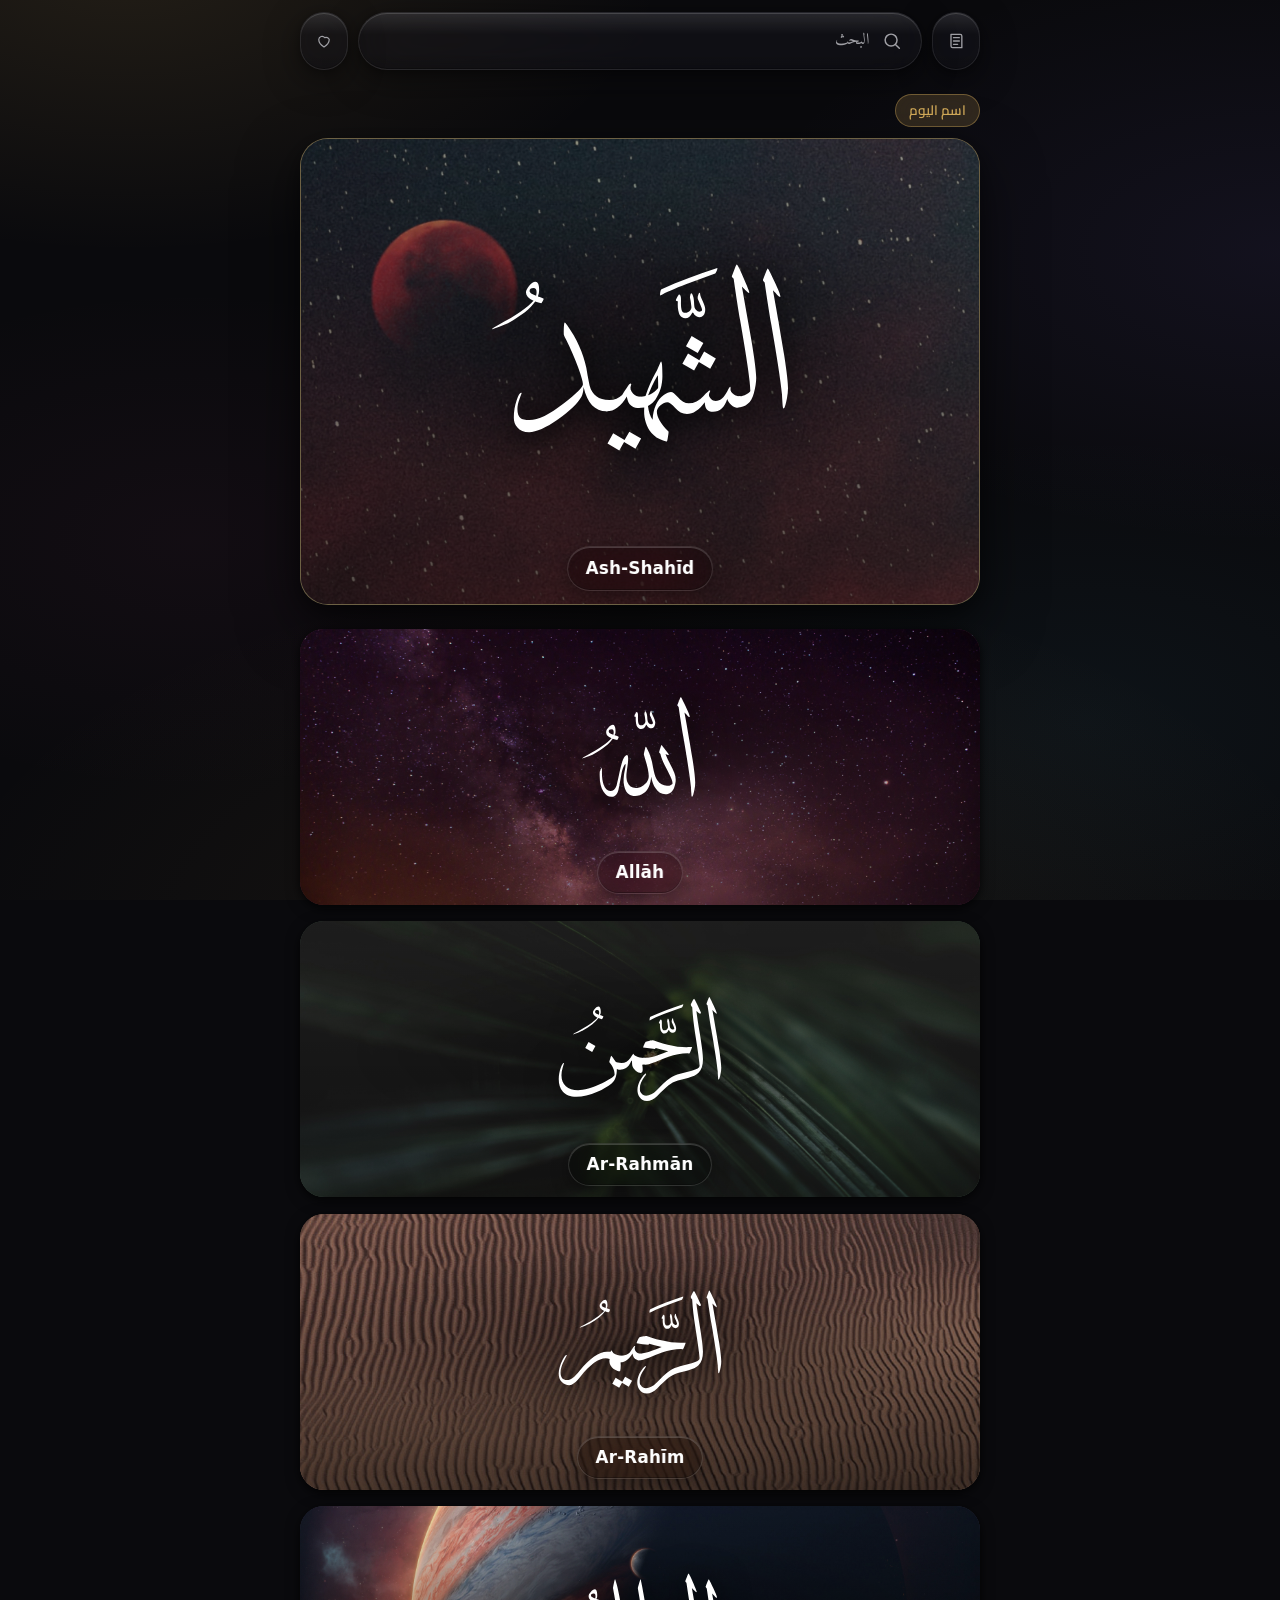
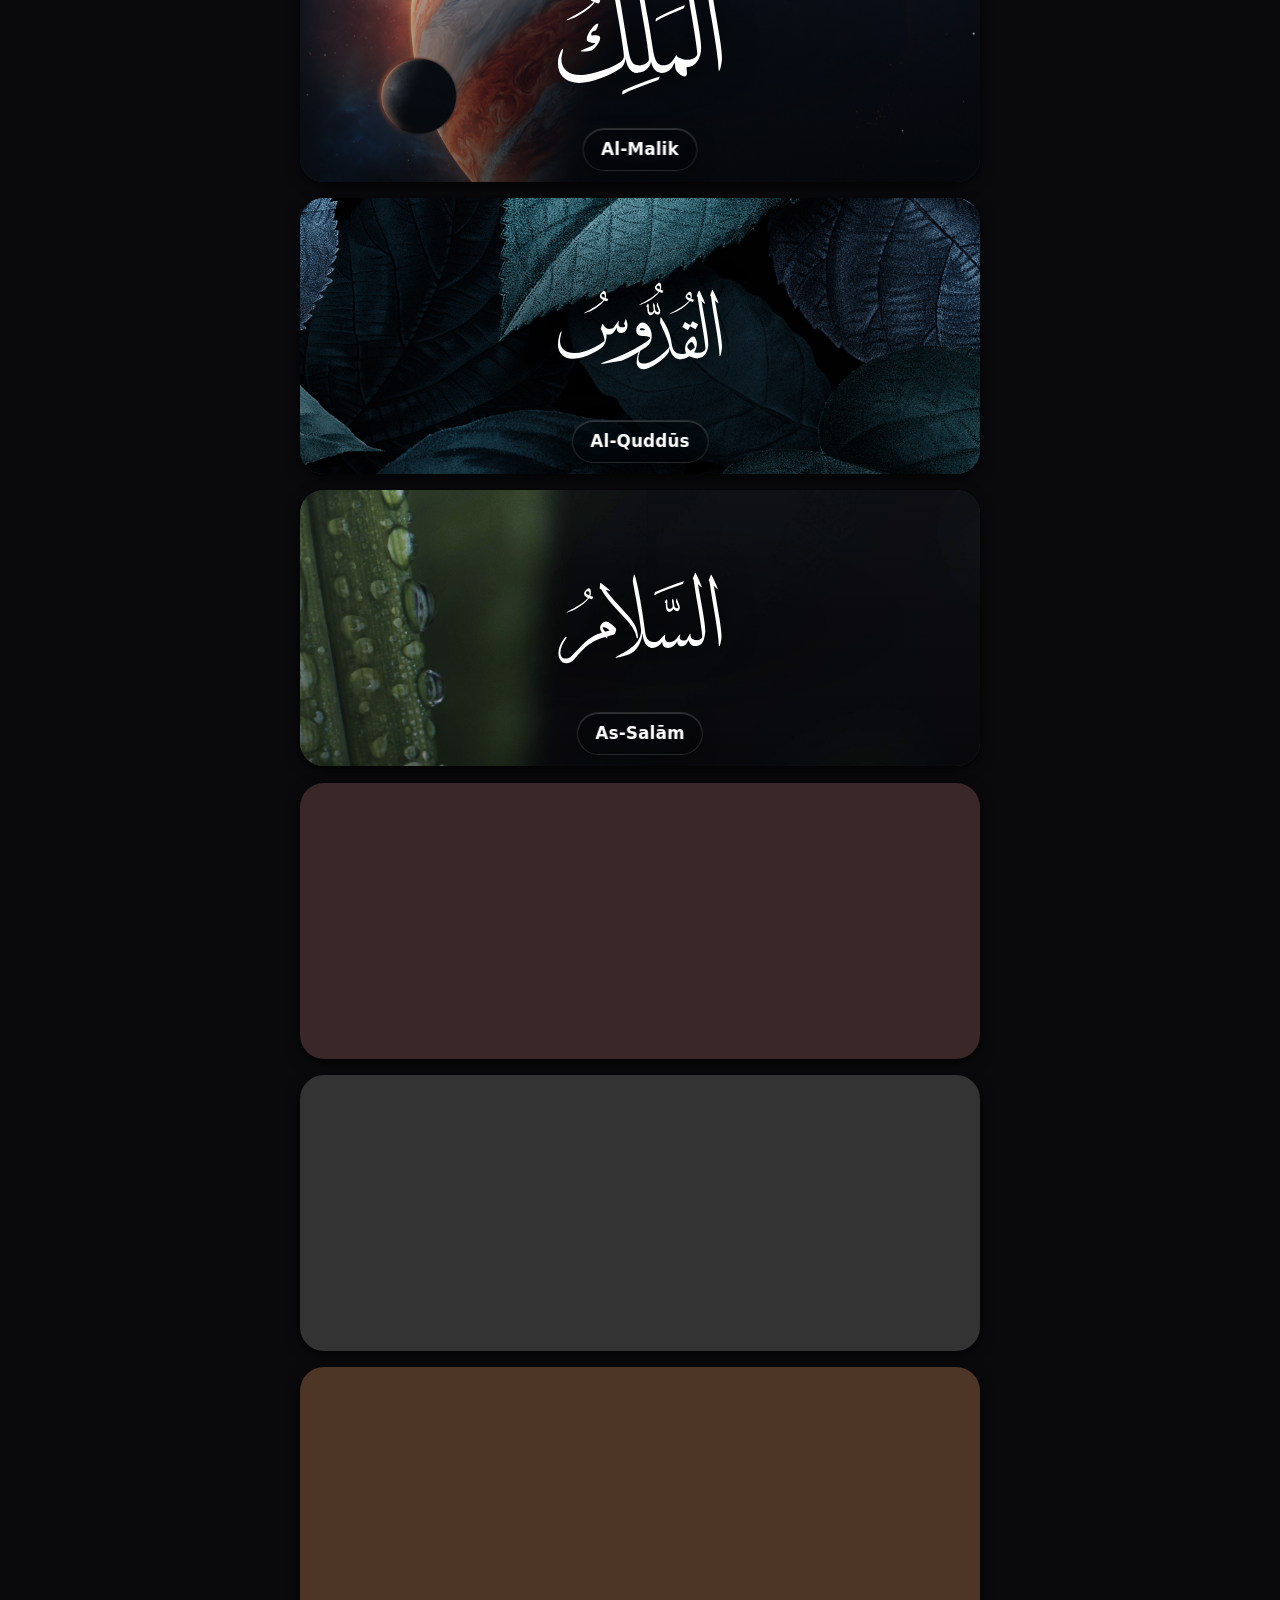
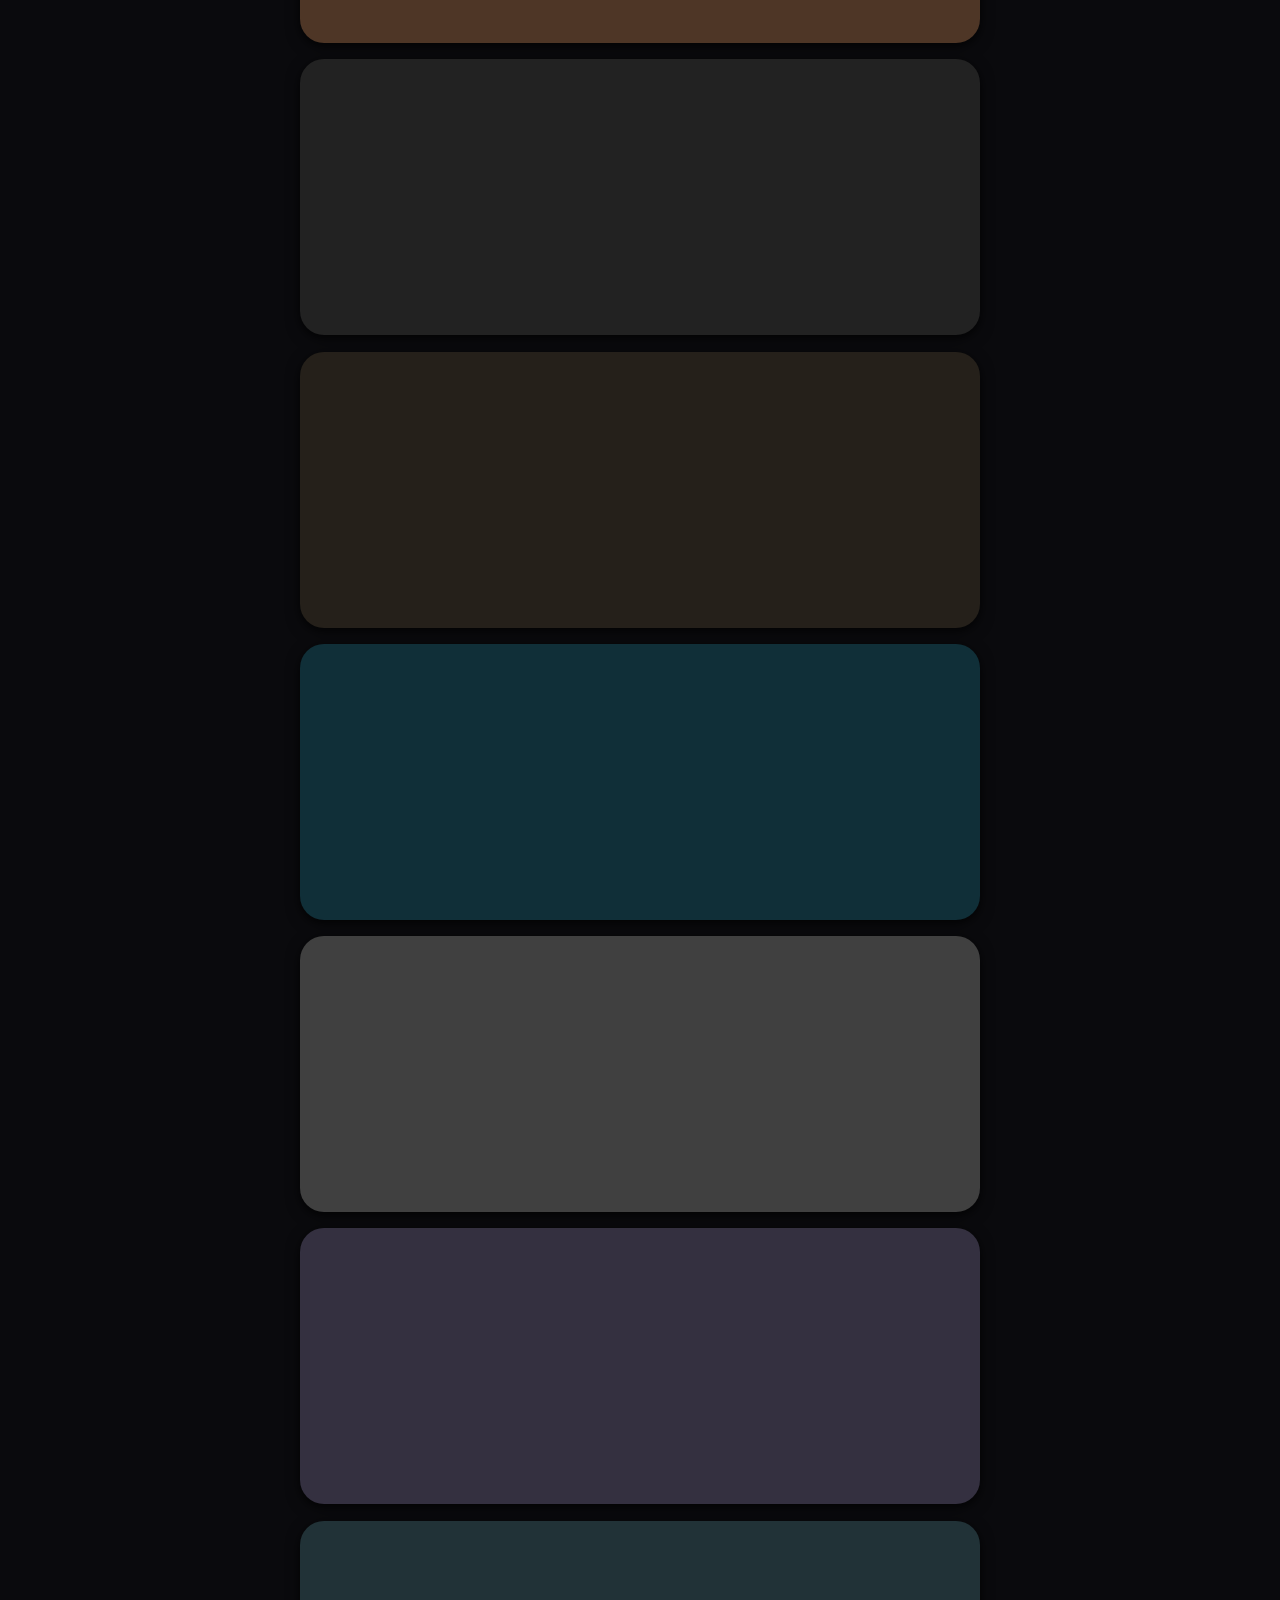
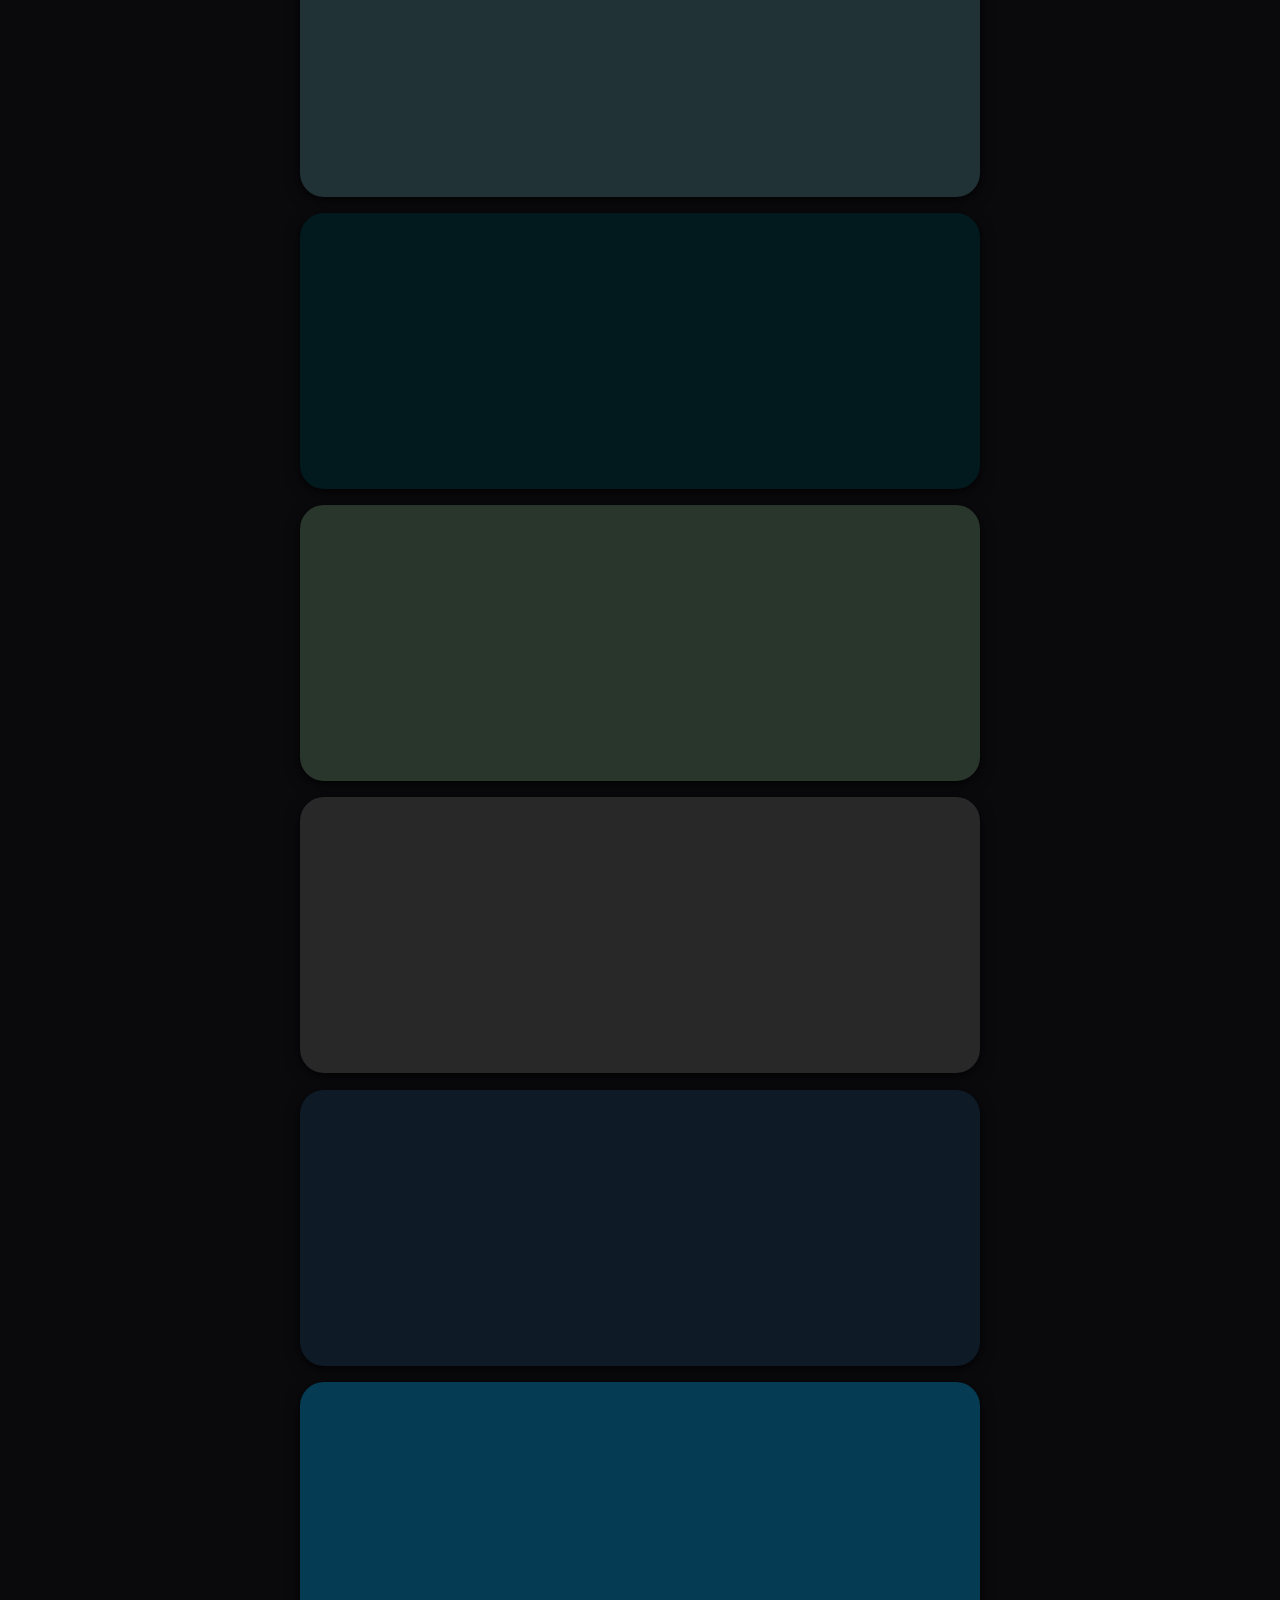
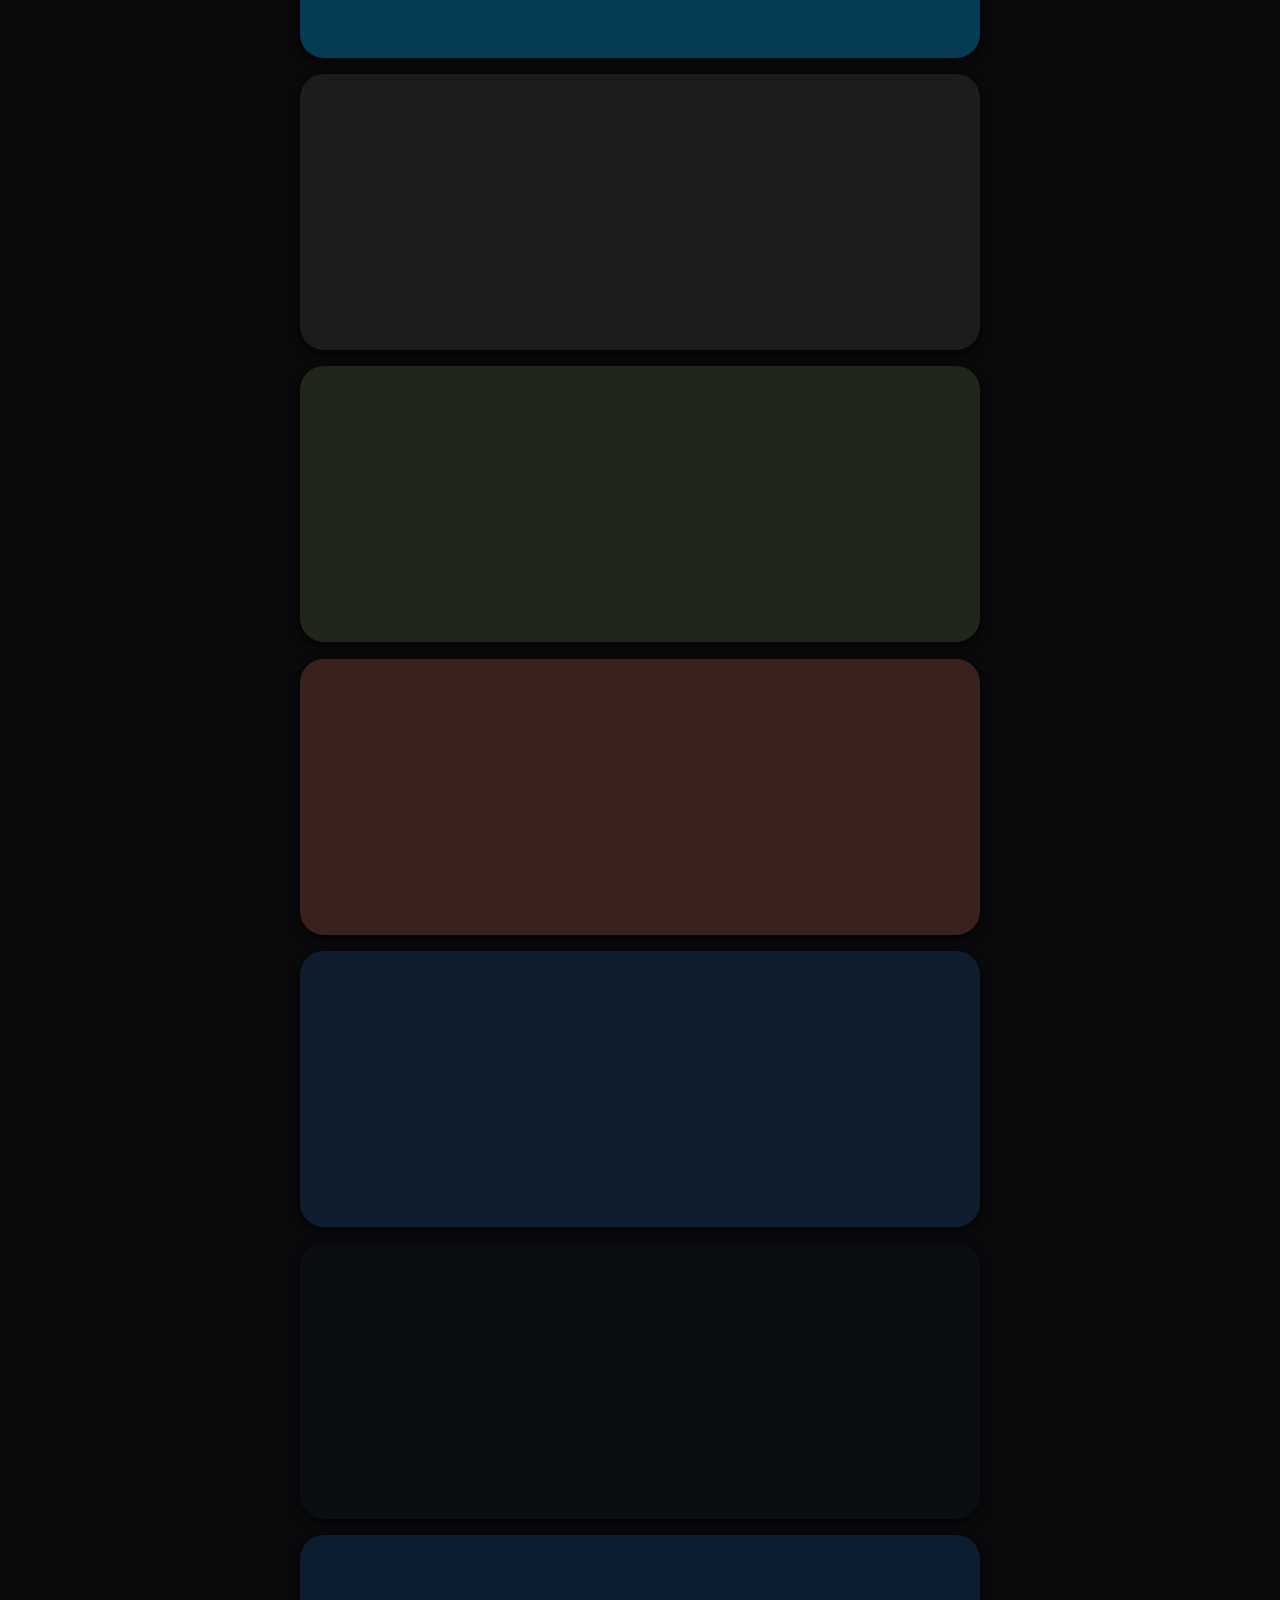
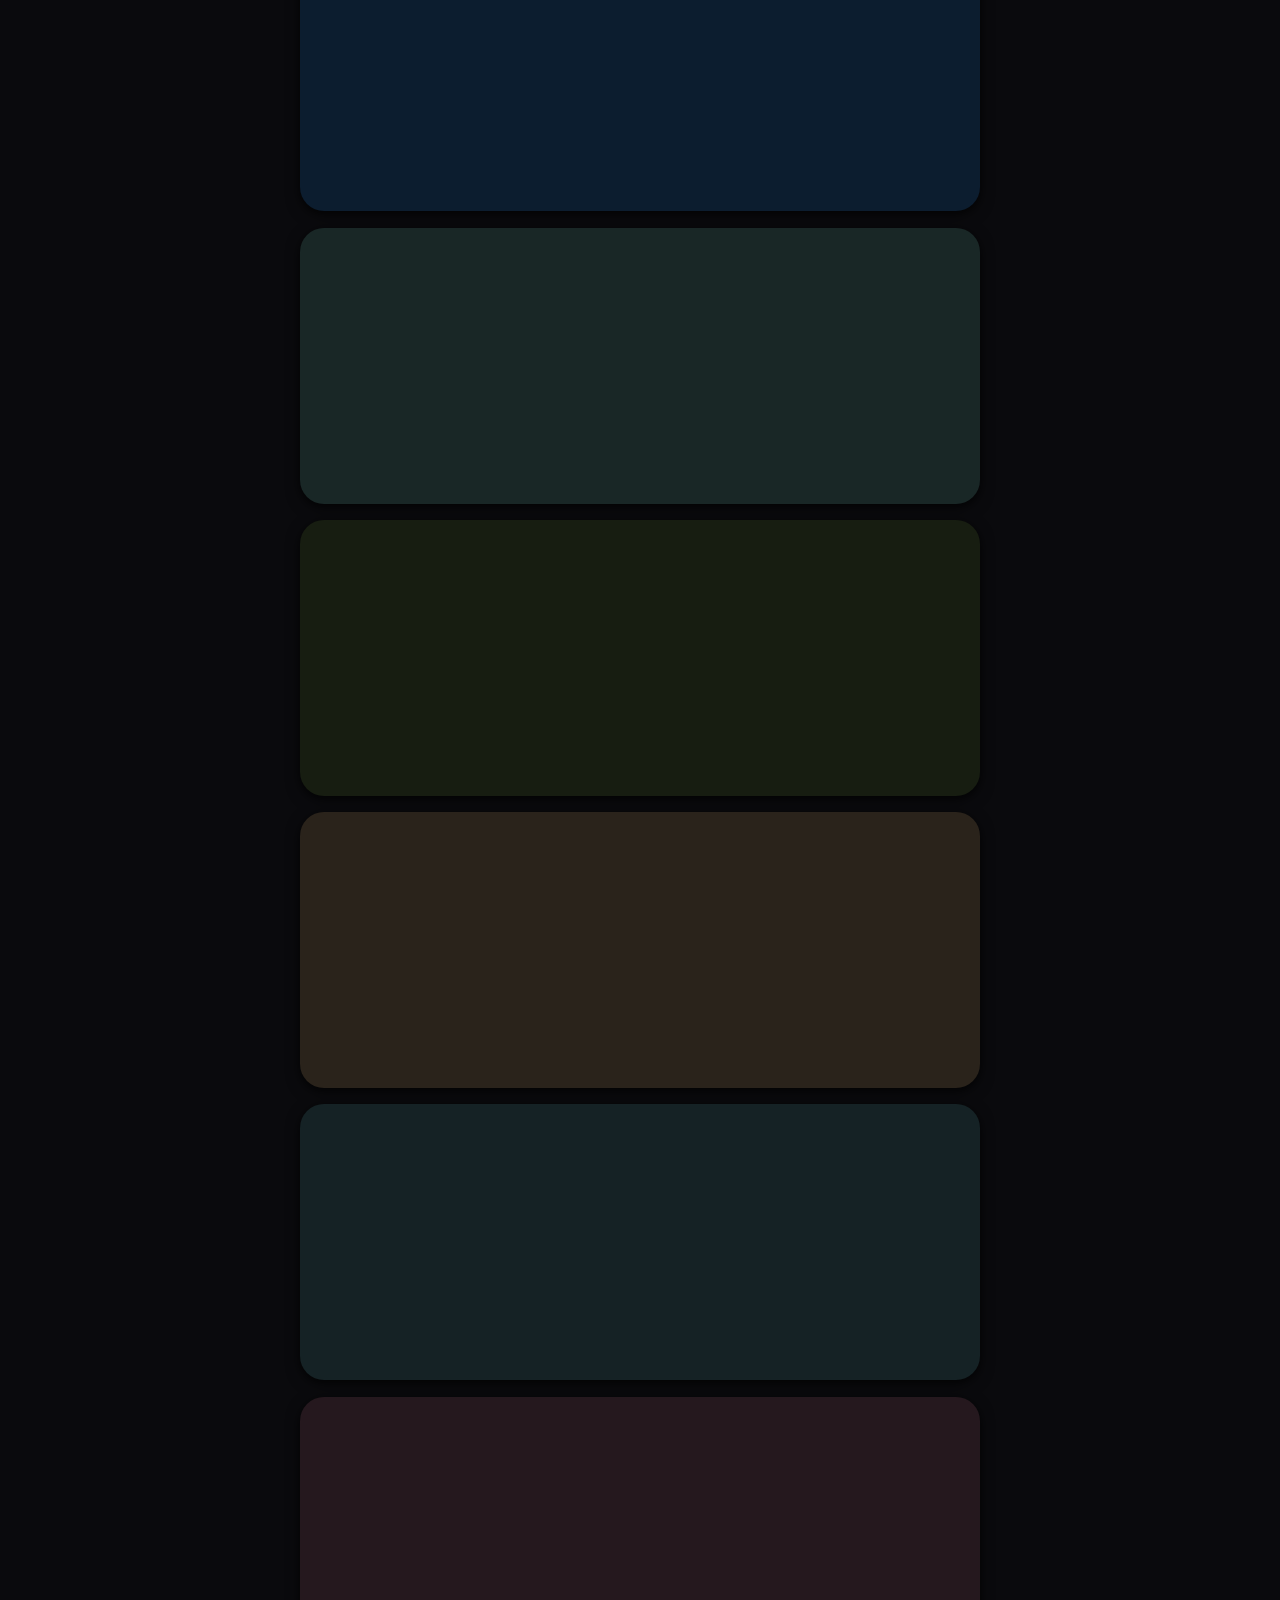
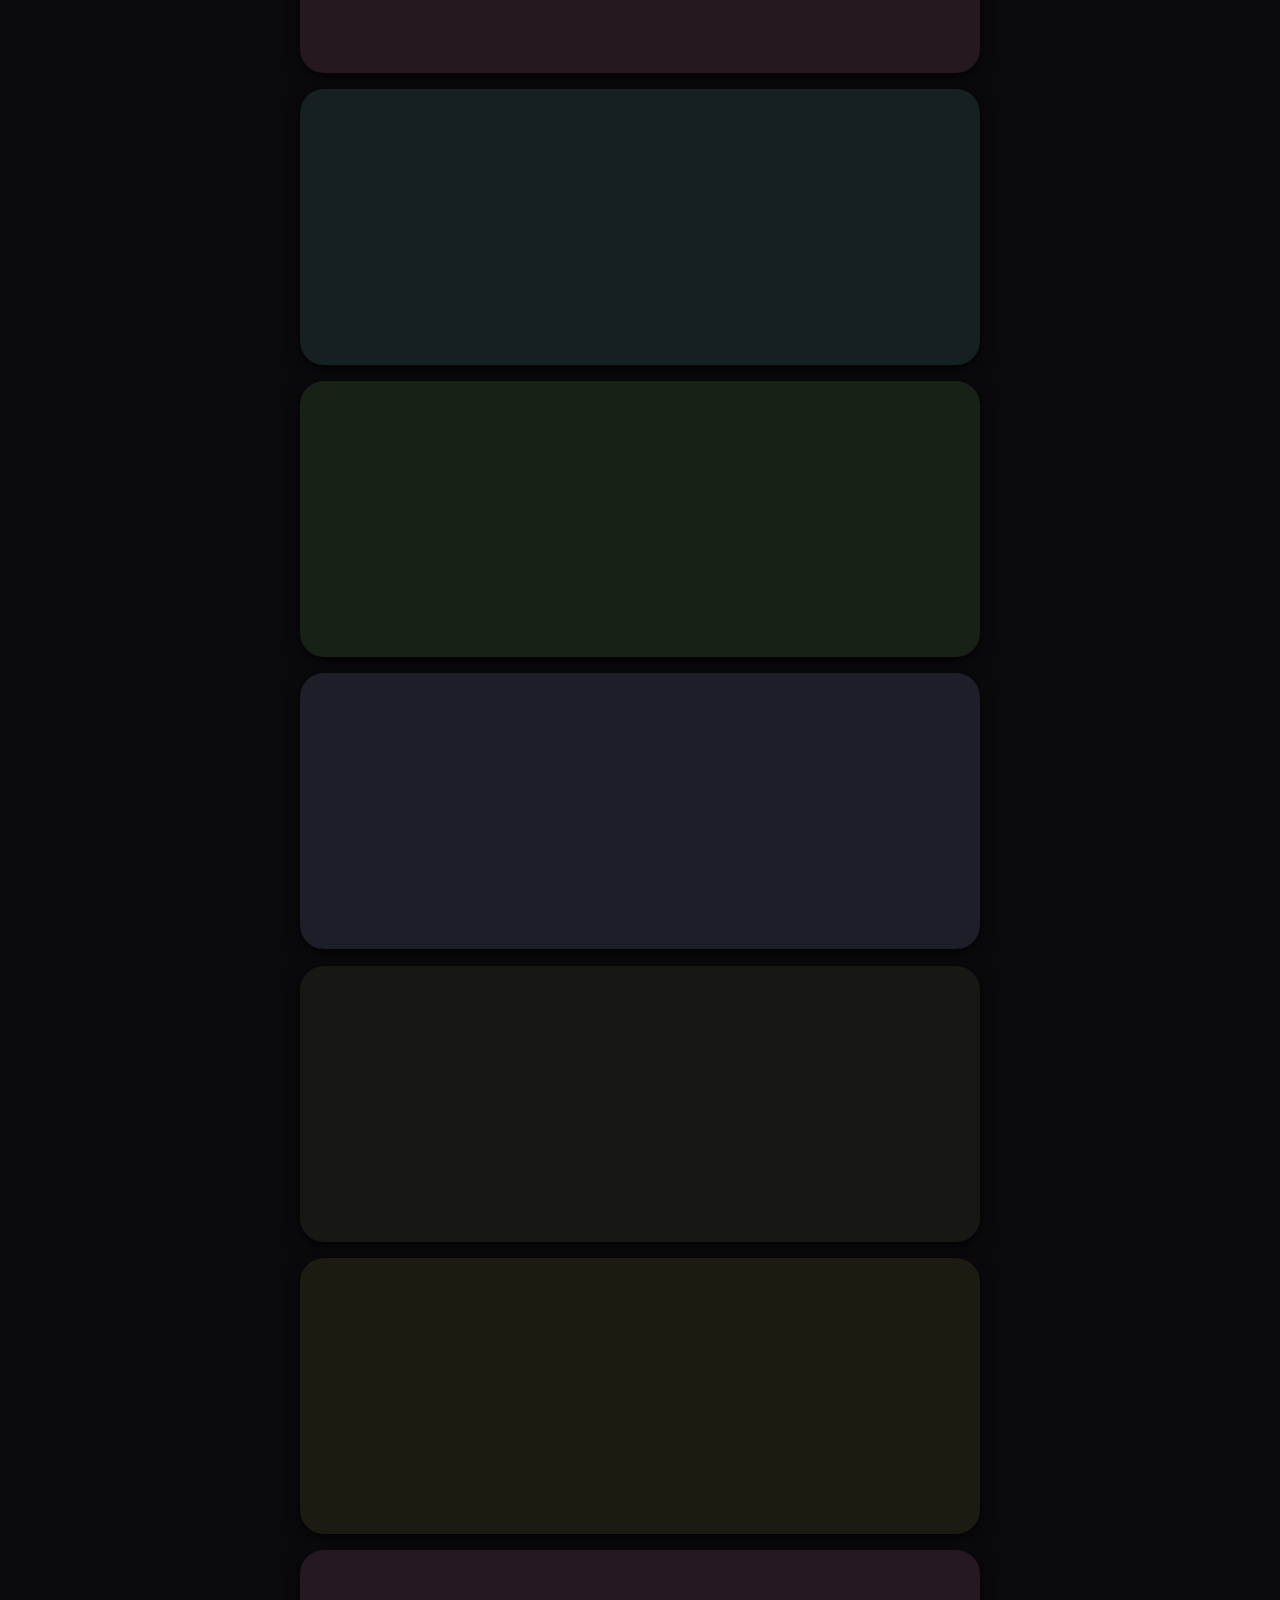
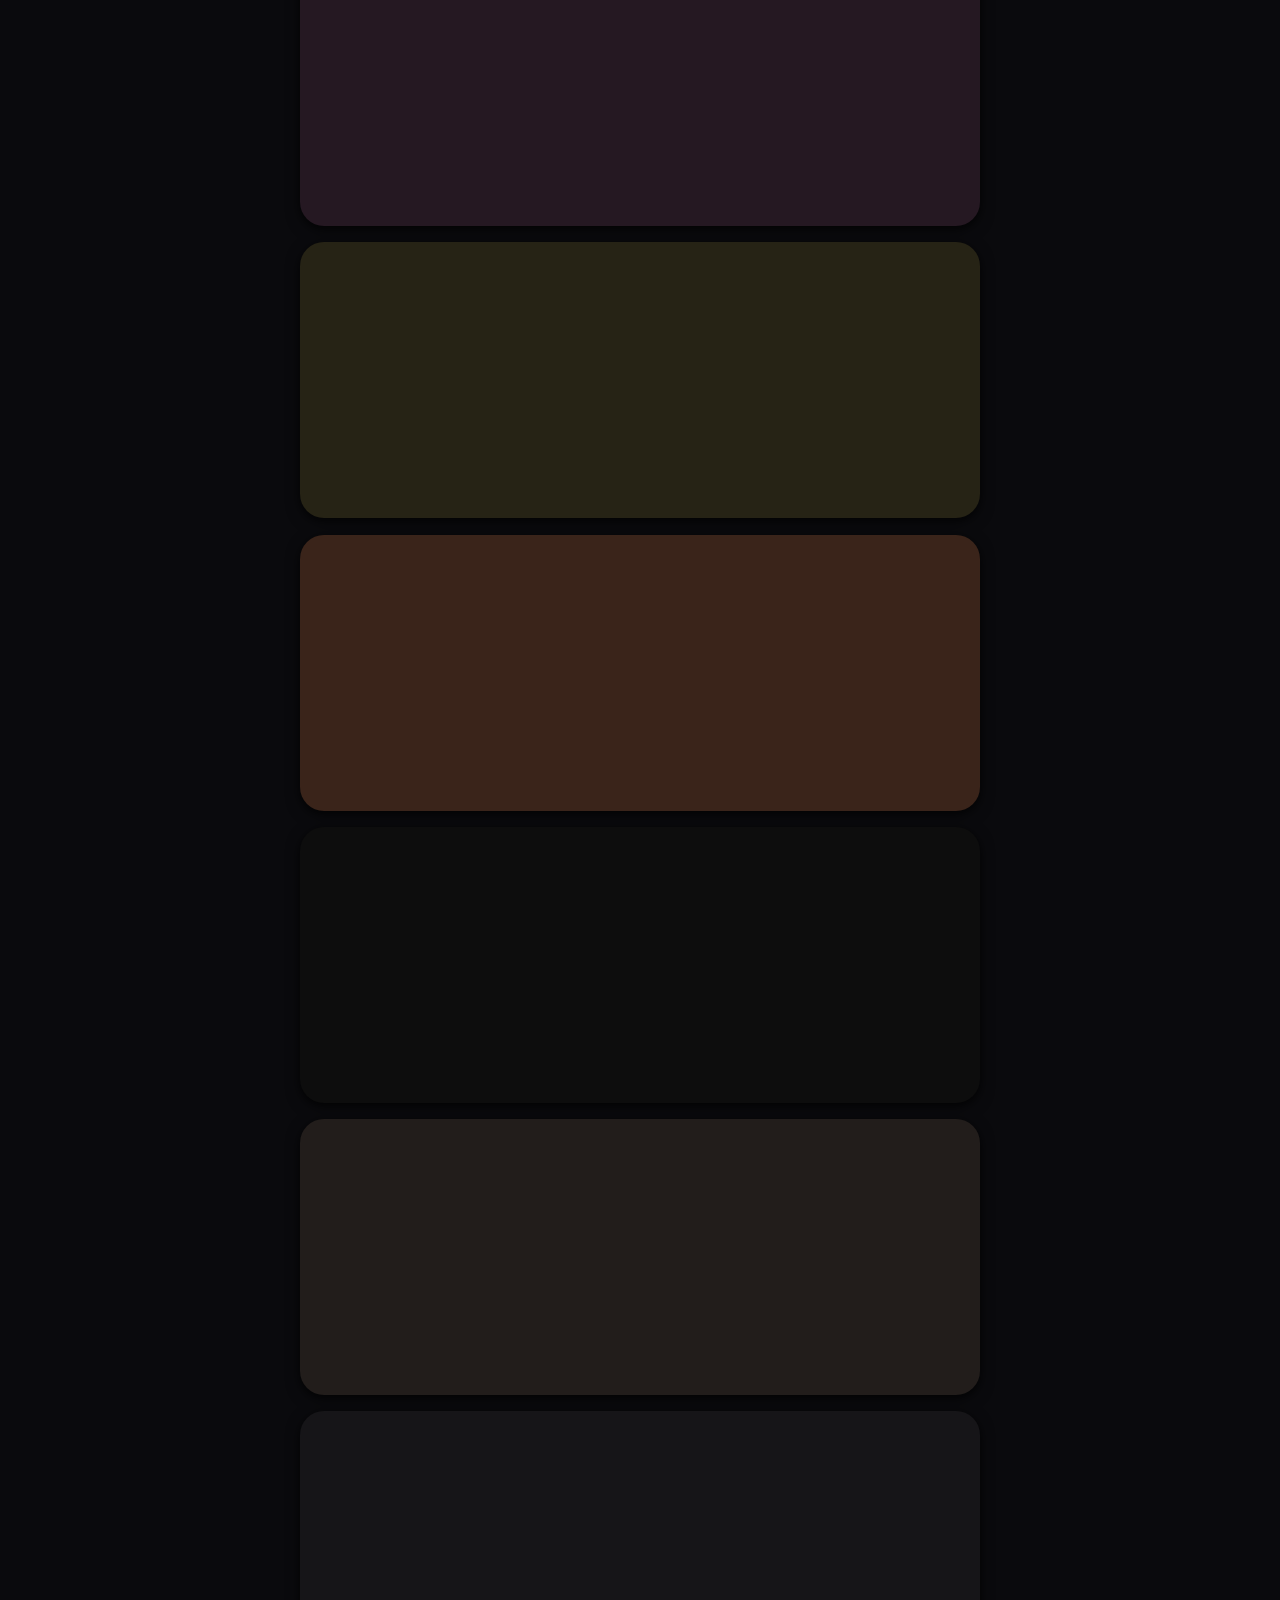
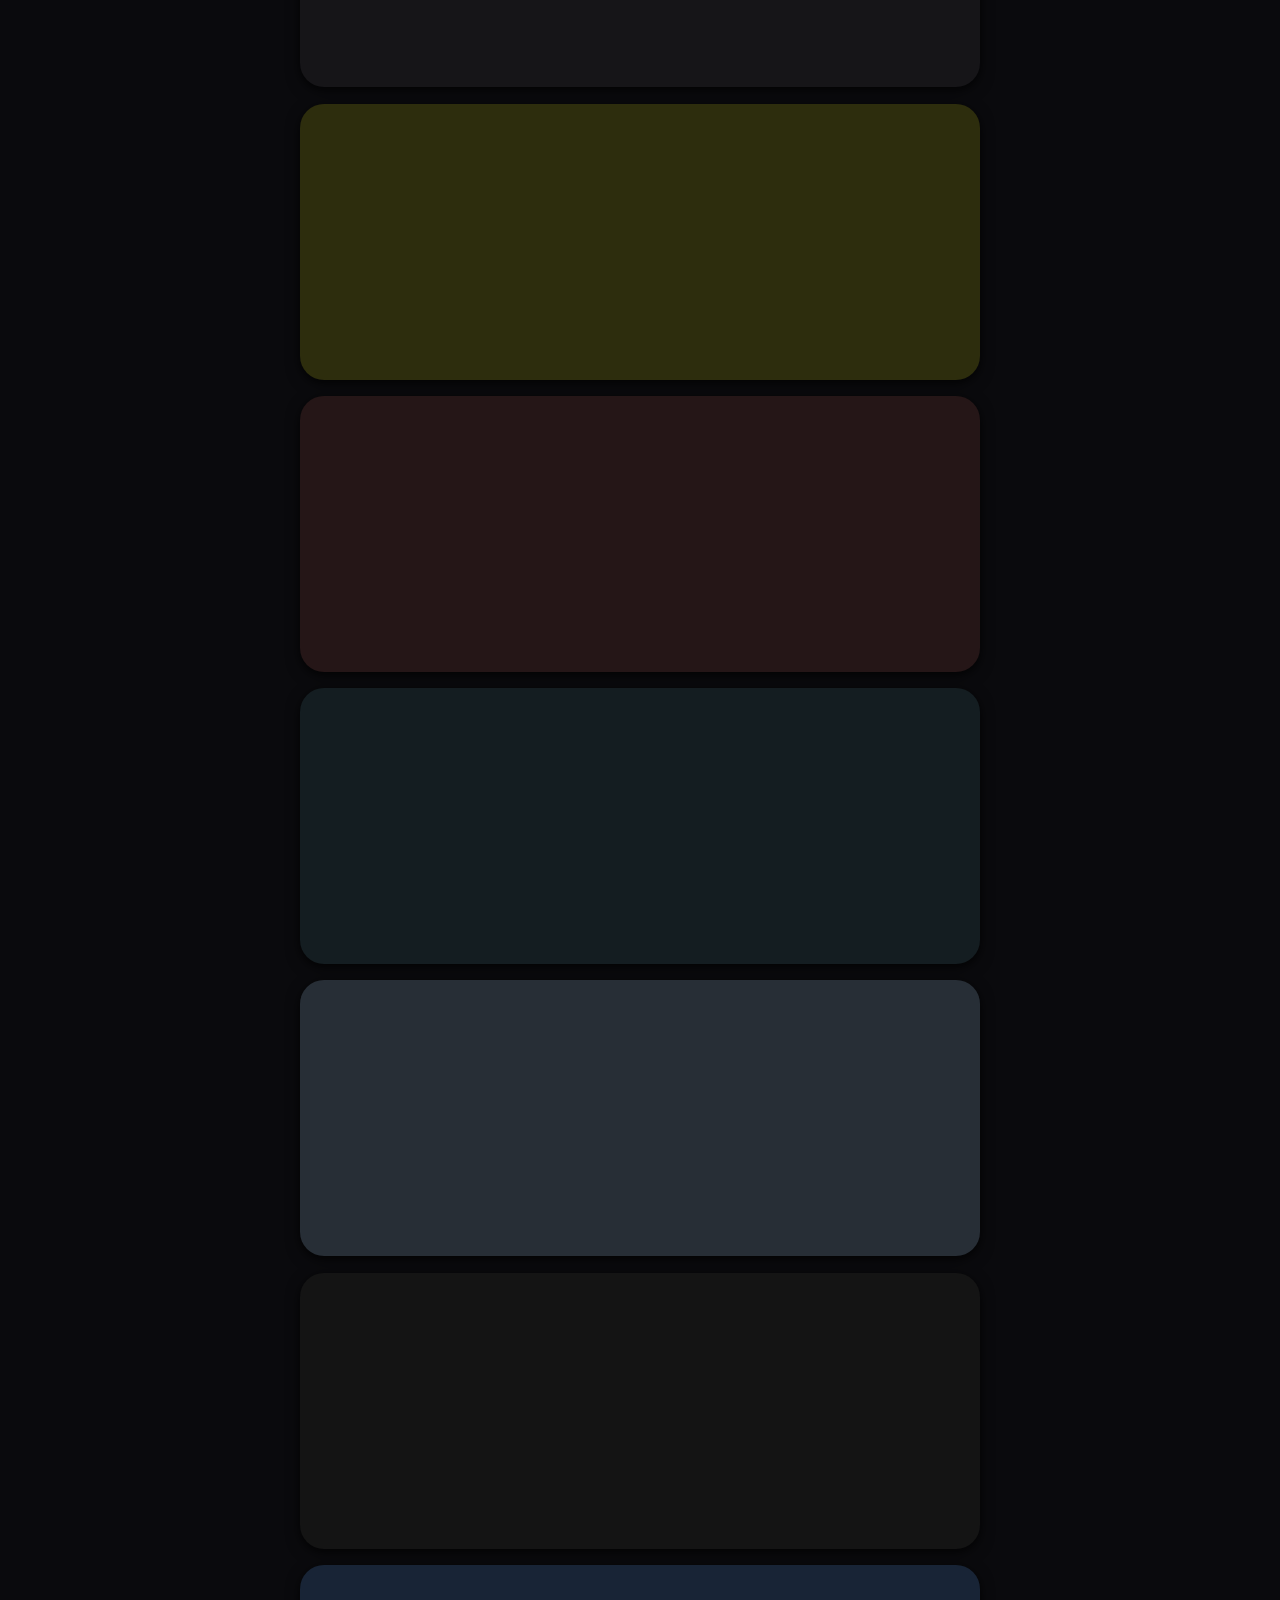
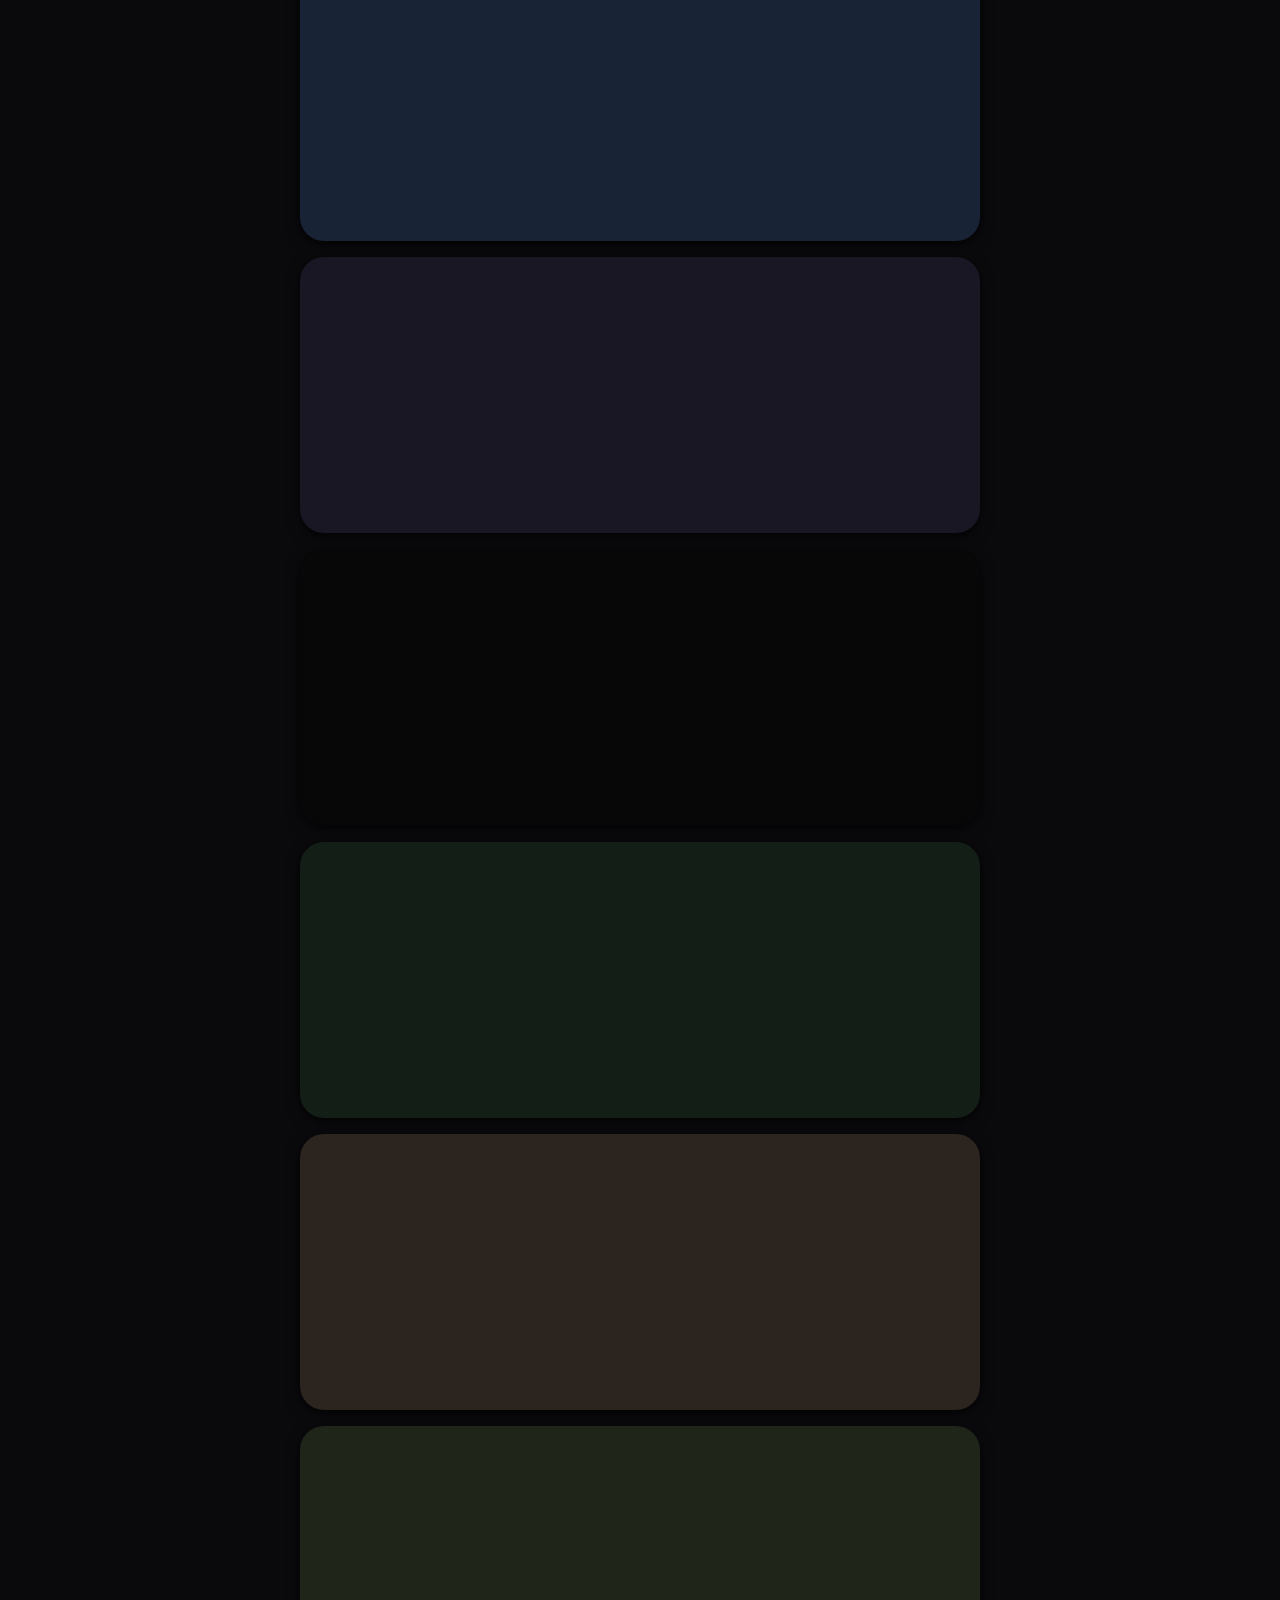
==== commit bf2d79a5: "Drop the about-page bar-spacer that pushed home off-centre The about page's nav pill carried three s" ====
--- a/index.html
+++ b/index.html
@@ -33,7 +33,7 @@
       }, { passive: false });
     })();
   </script>
-  <link rel="stylesheet" href="style.css?v=2026052030">
+  <link rel="stylesheet" href="style.css?v=2026052031">
 </head>
 <body>
   <a class="skip-link" href="#main">Skip to content</a>
@@ -75,7 +75,7 @@
 
   <div id="toast" class="toast" role="status" aria-live="polite" hidden></div>
 
-  <script type="module" src="app.js?v=2026052030"></script>
+  <script type="module" src="app.js?v=2026052031"></script>
   <script>
     if ('serviceWorker' in navigator) {
       window.addEventListener('load', function () {
--- a/style.css
+++ b/style.css
@@ -1390,11 +1390,6 @@
   color: var(--ink);
 }
 
-.bar-spacer {
-  visibility: hidden;
-  pointer-events: none;
-}
-
 /* =========================================================================
    Body-text size controls (detail page, three levels)
    ========================================================================= */
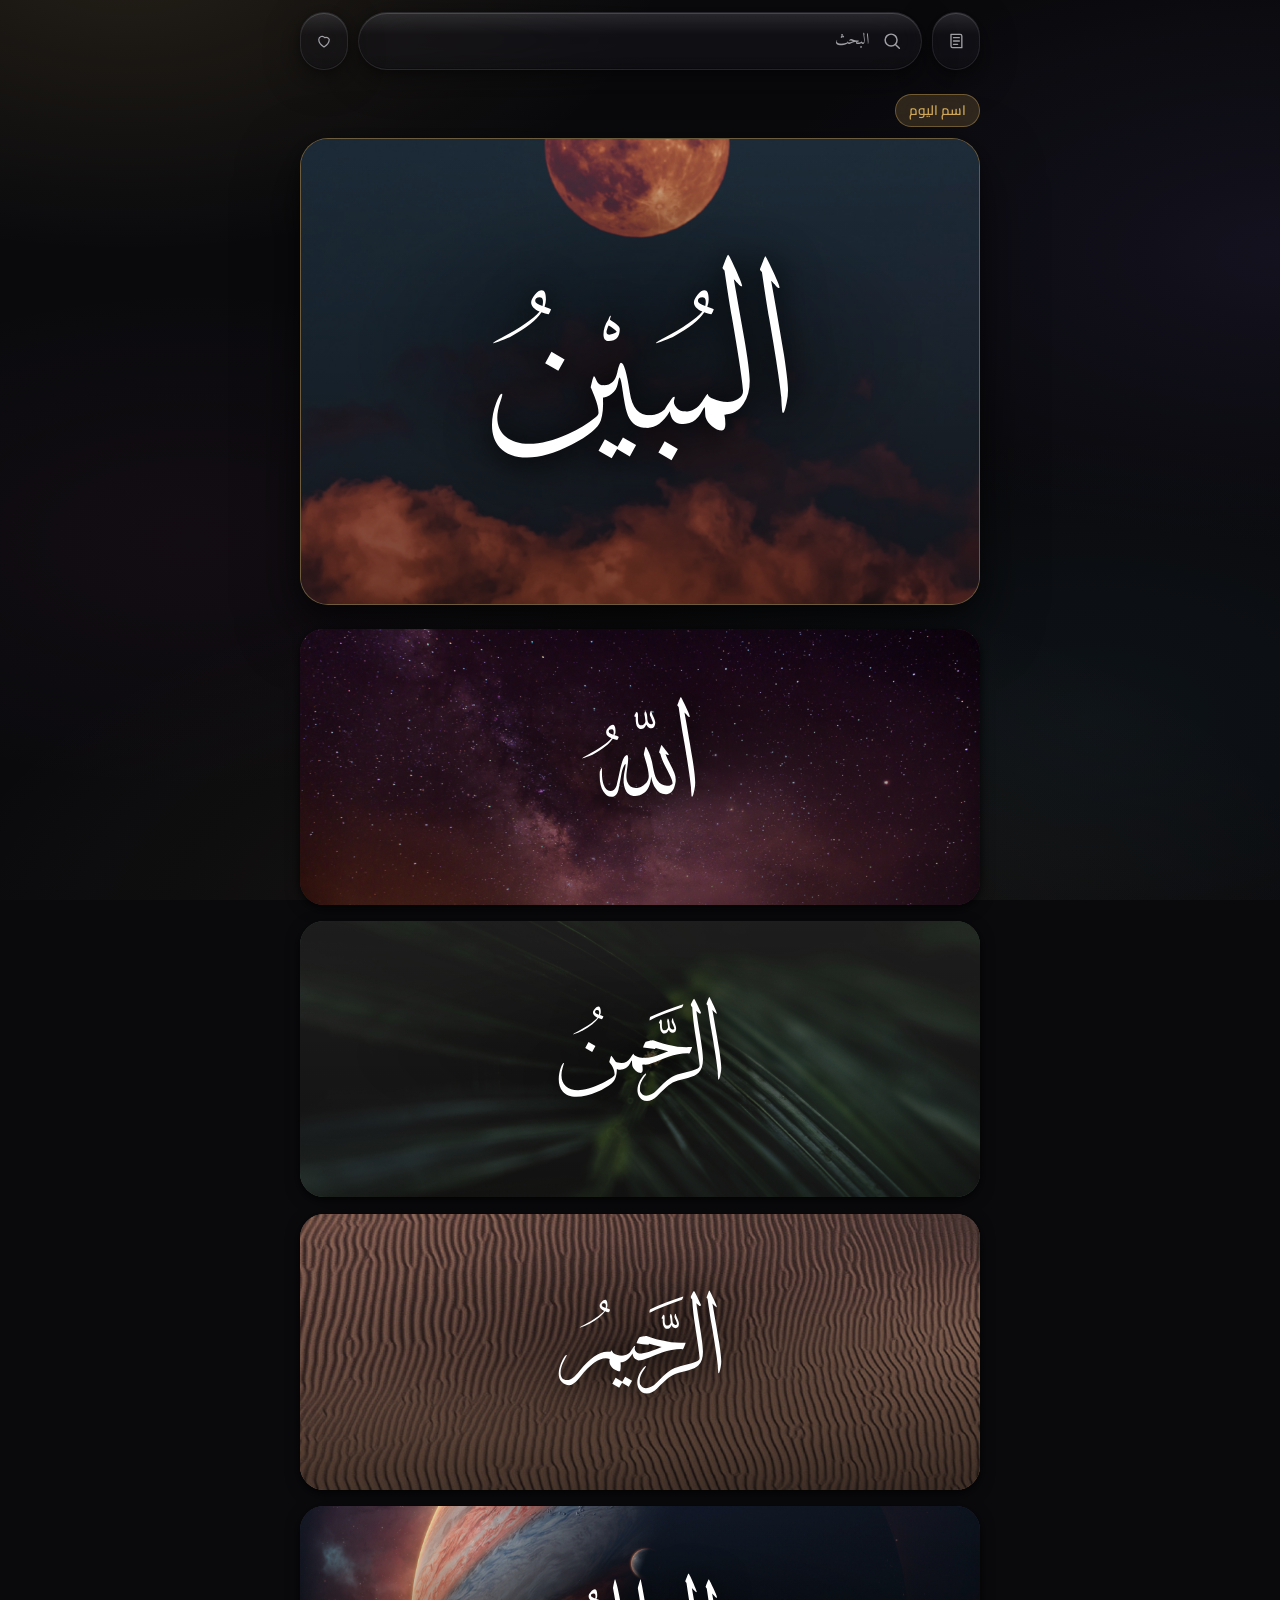
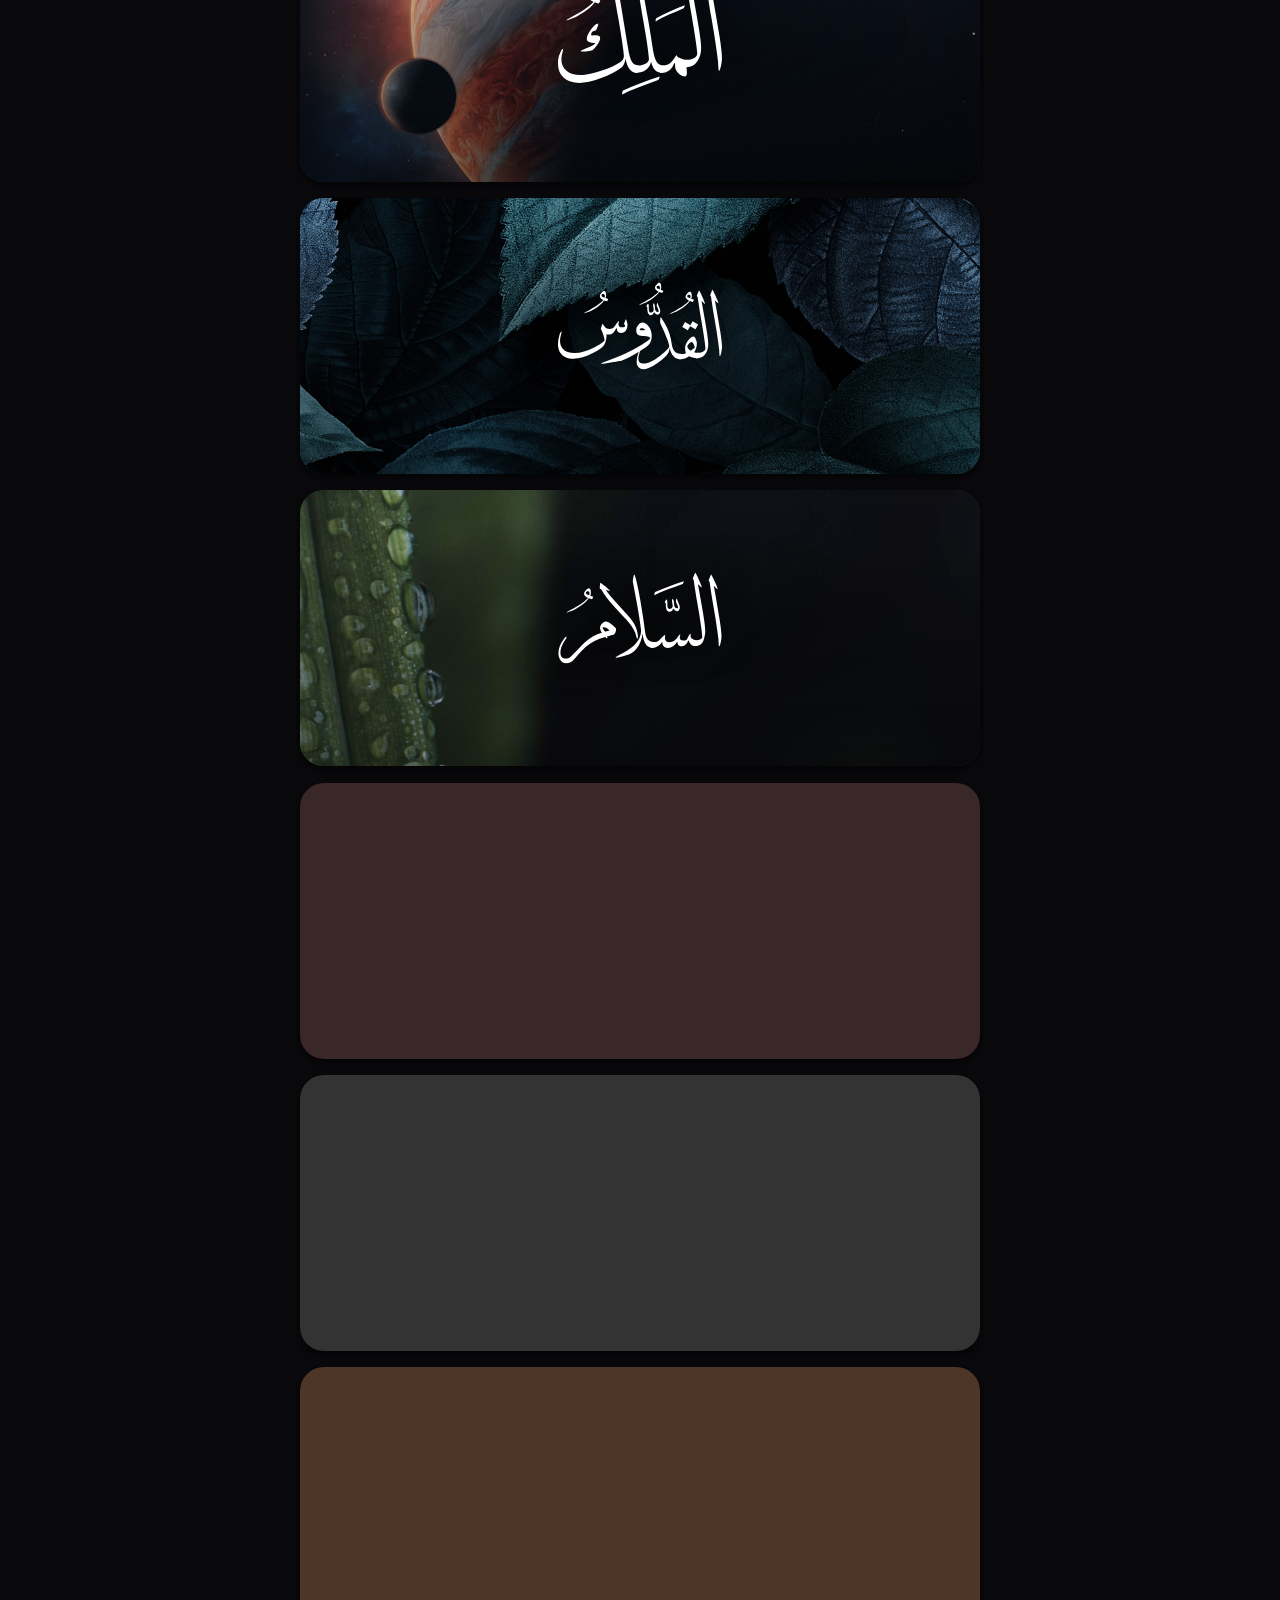
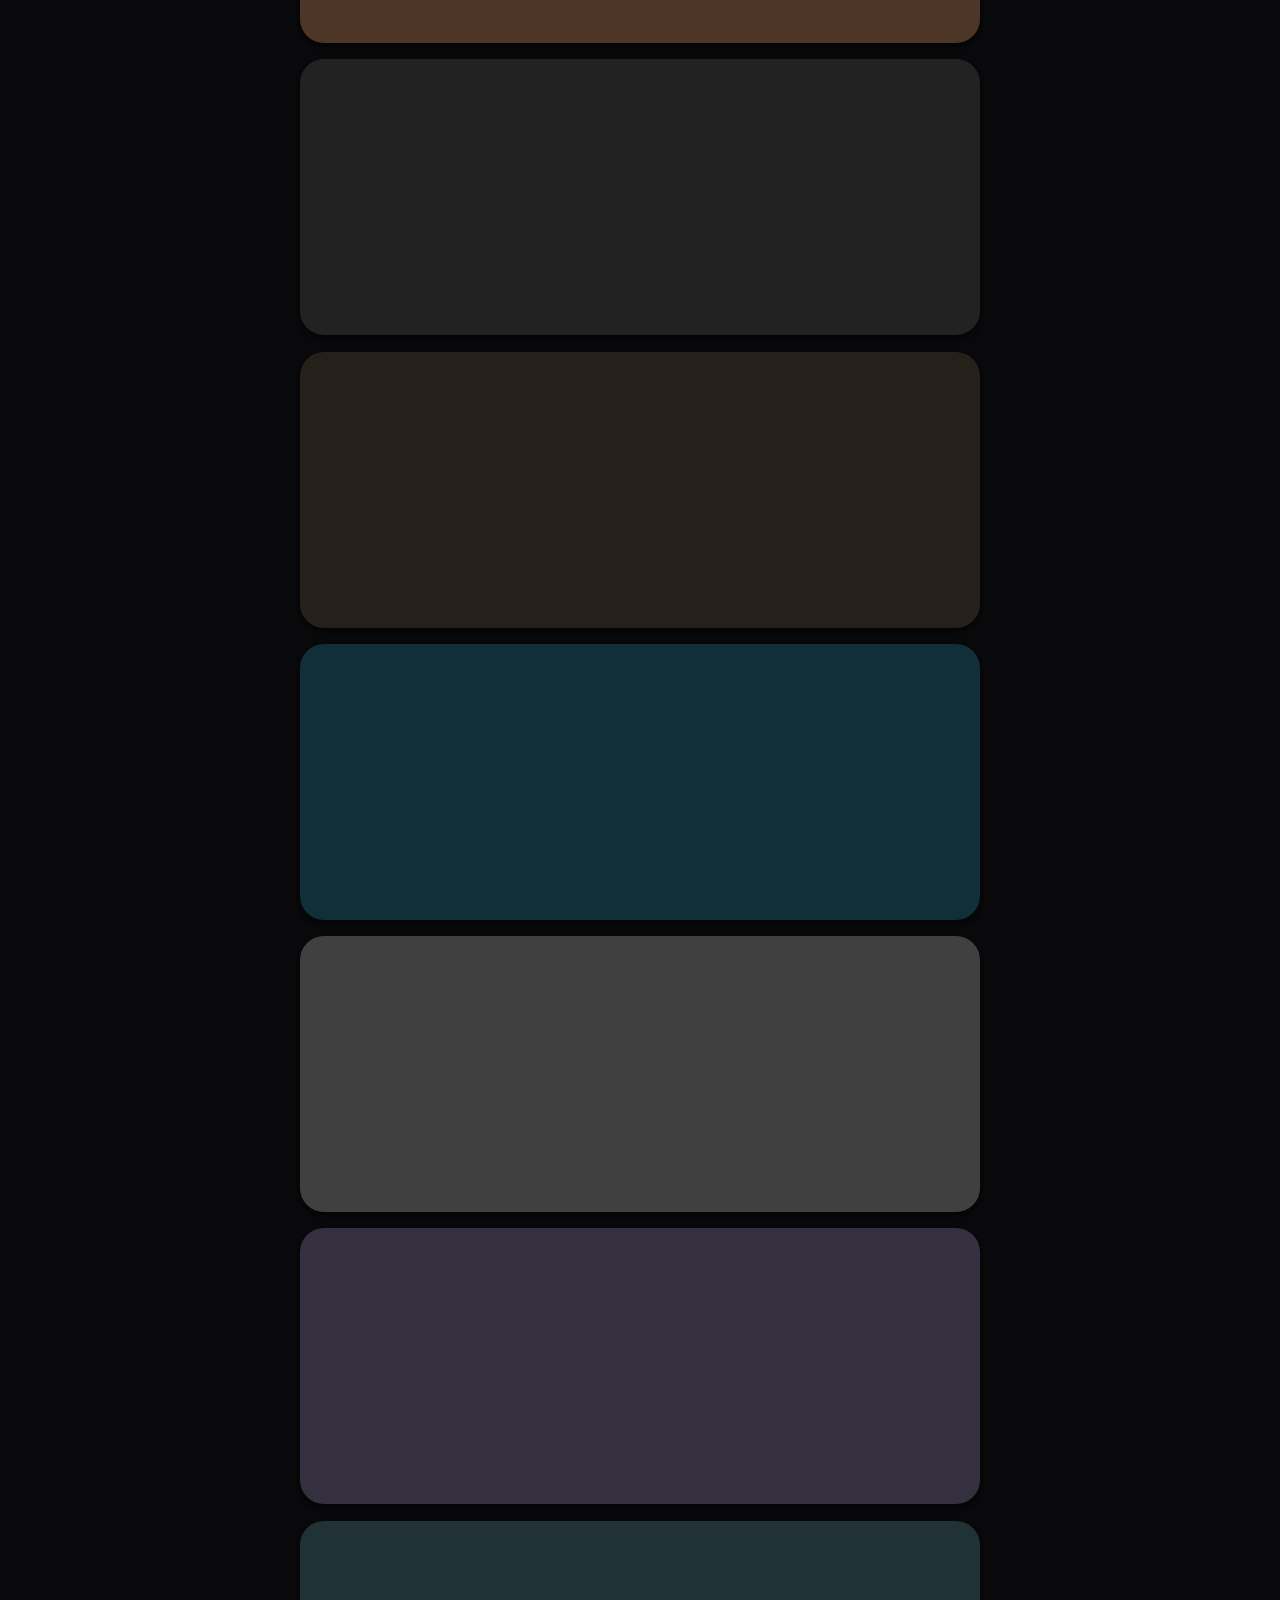
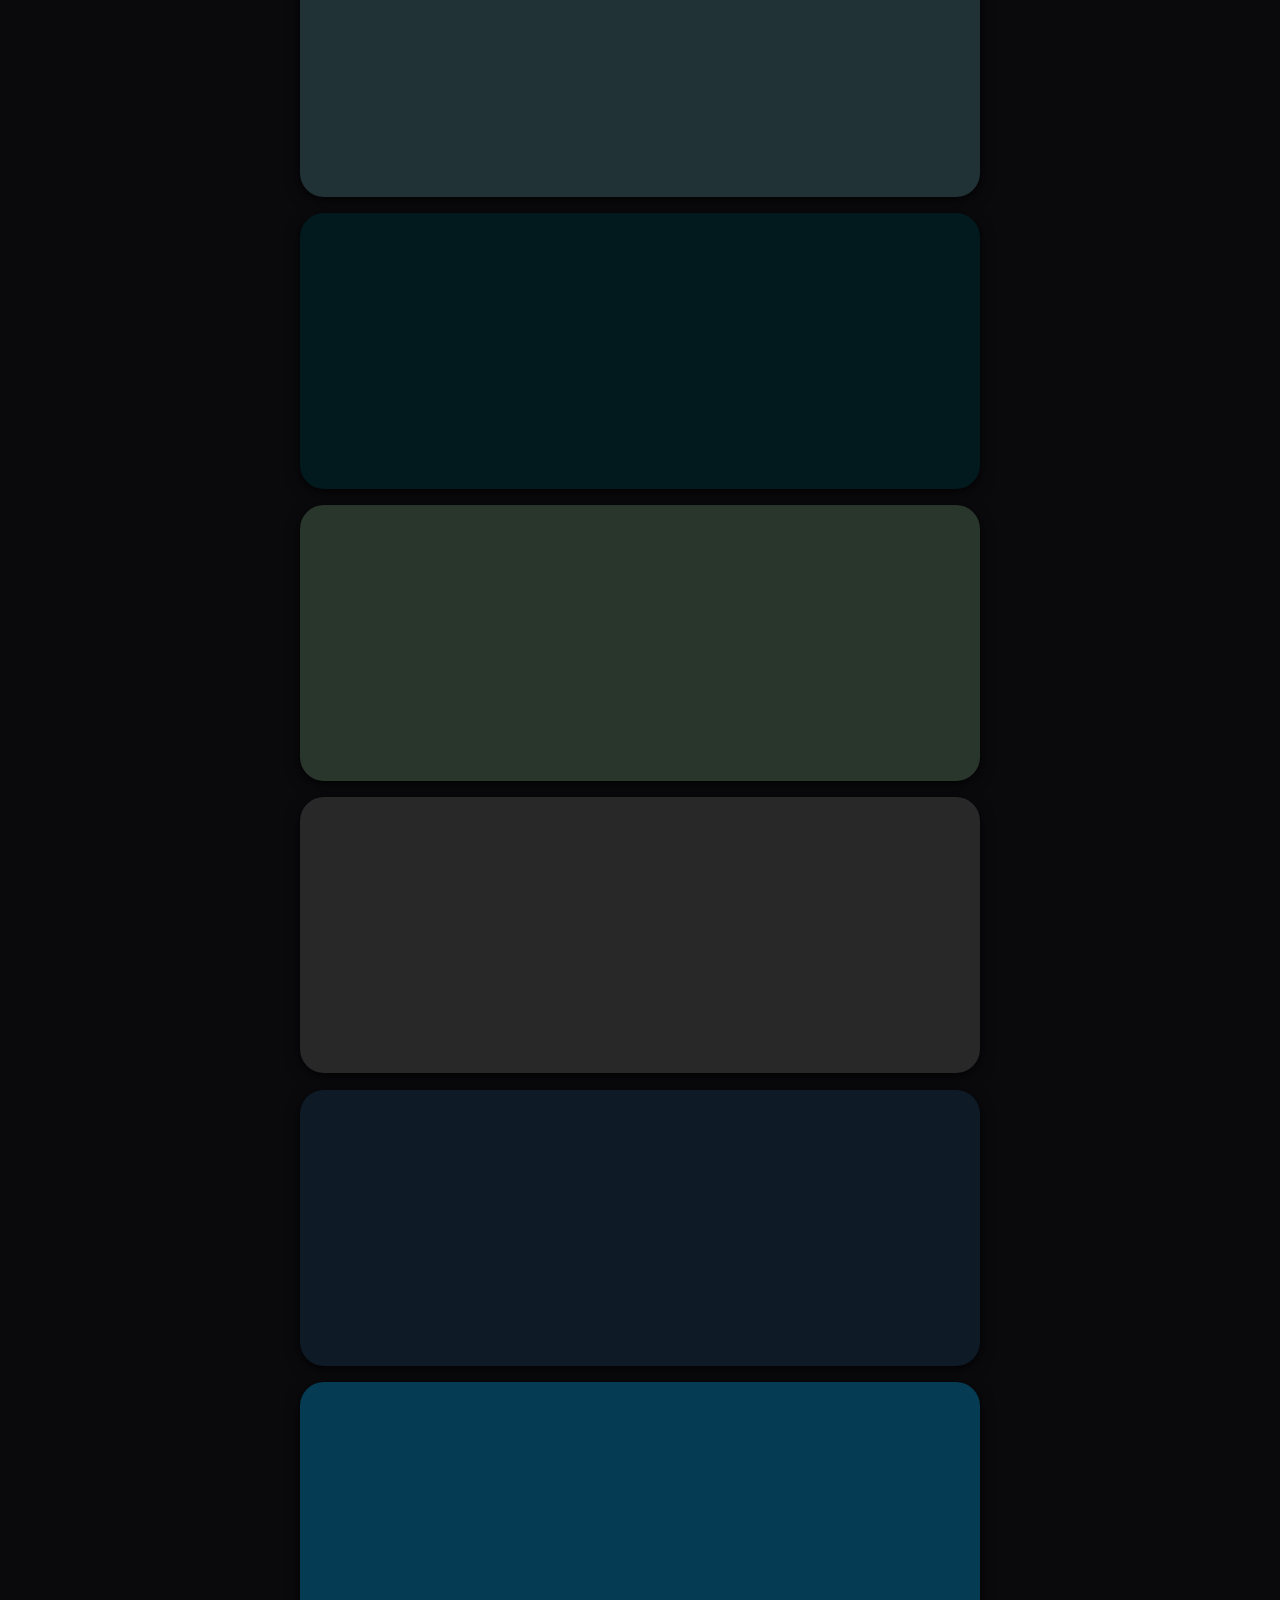
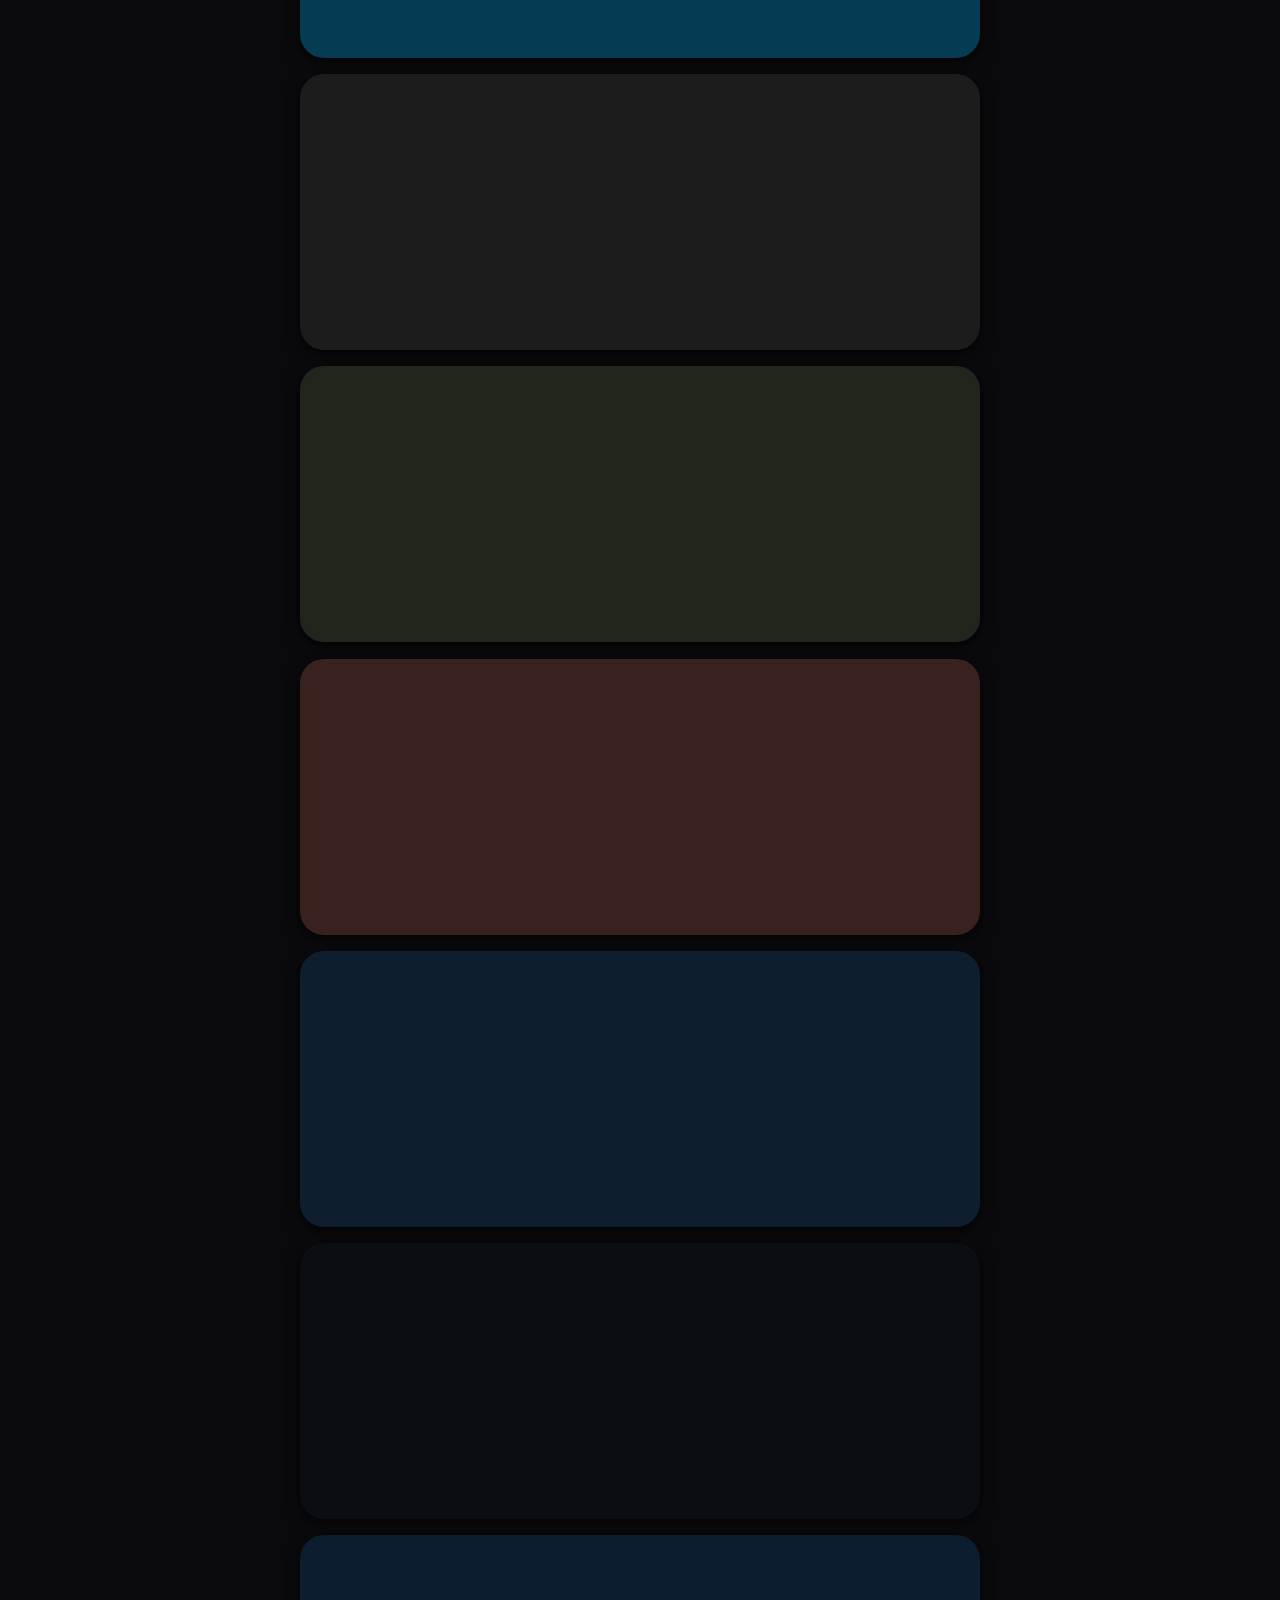
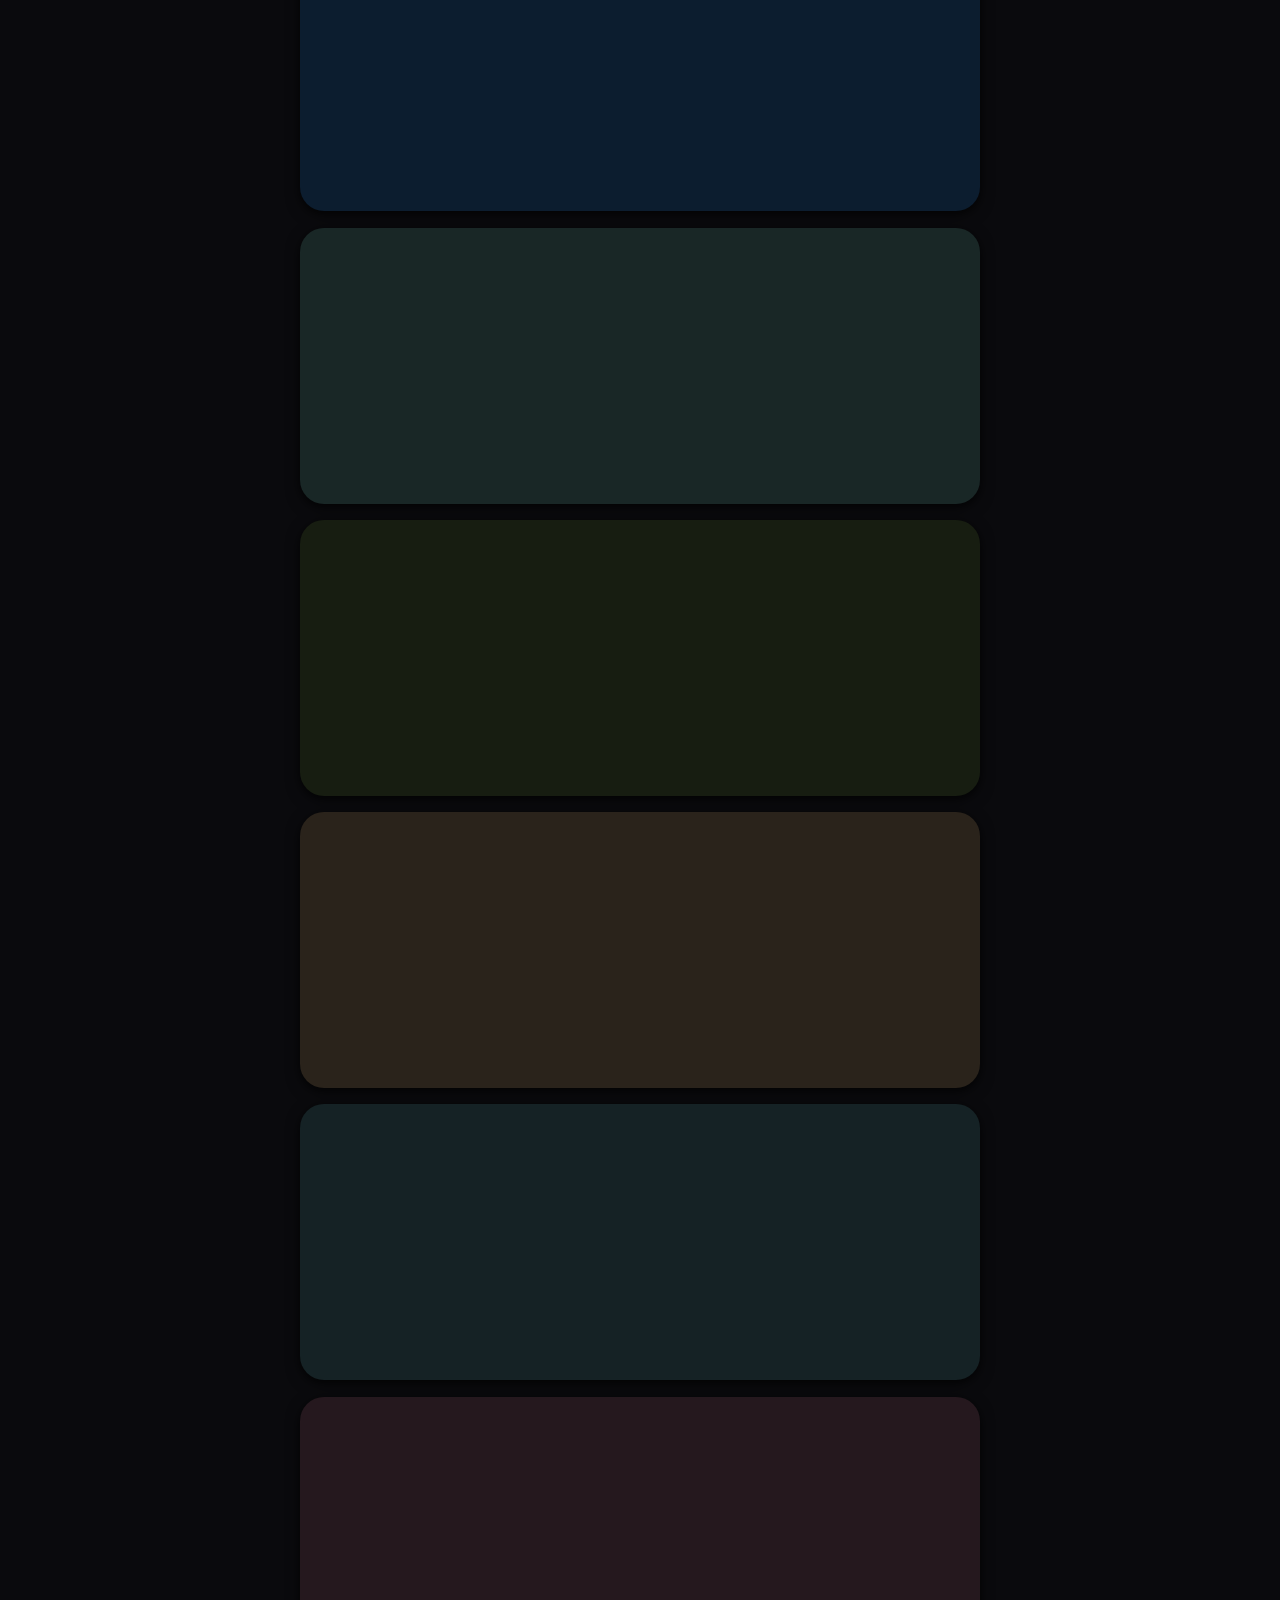
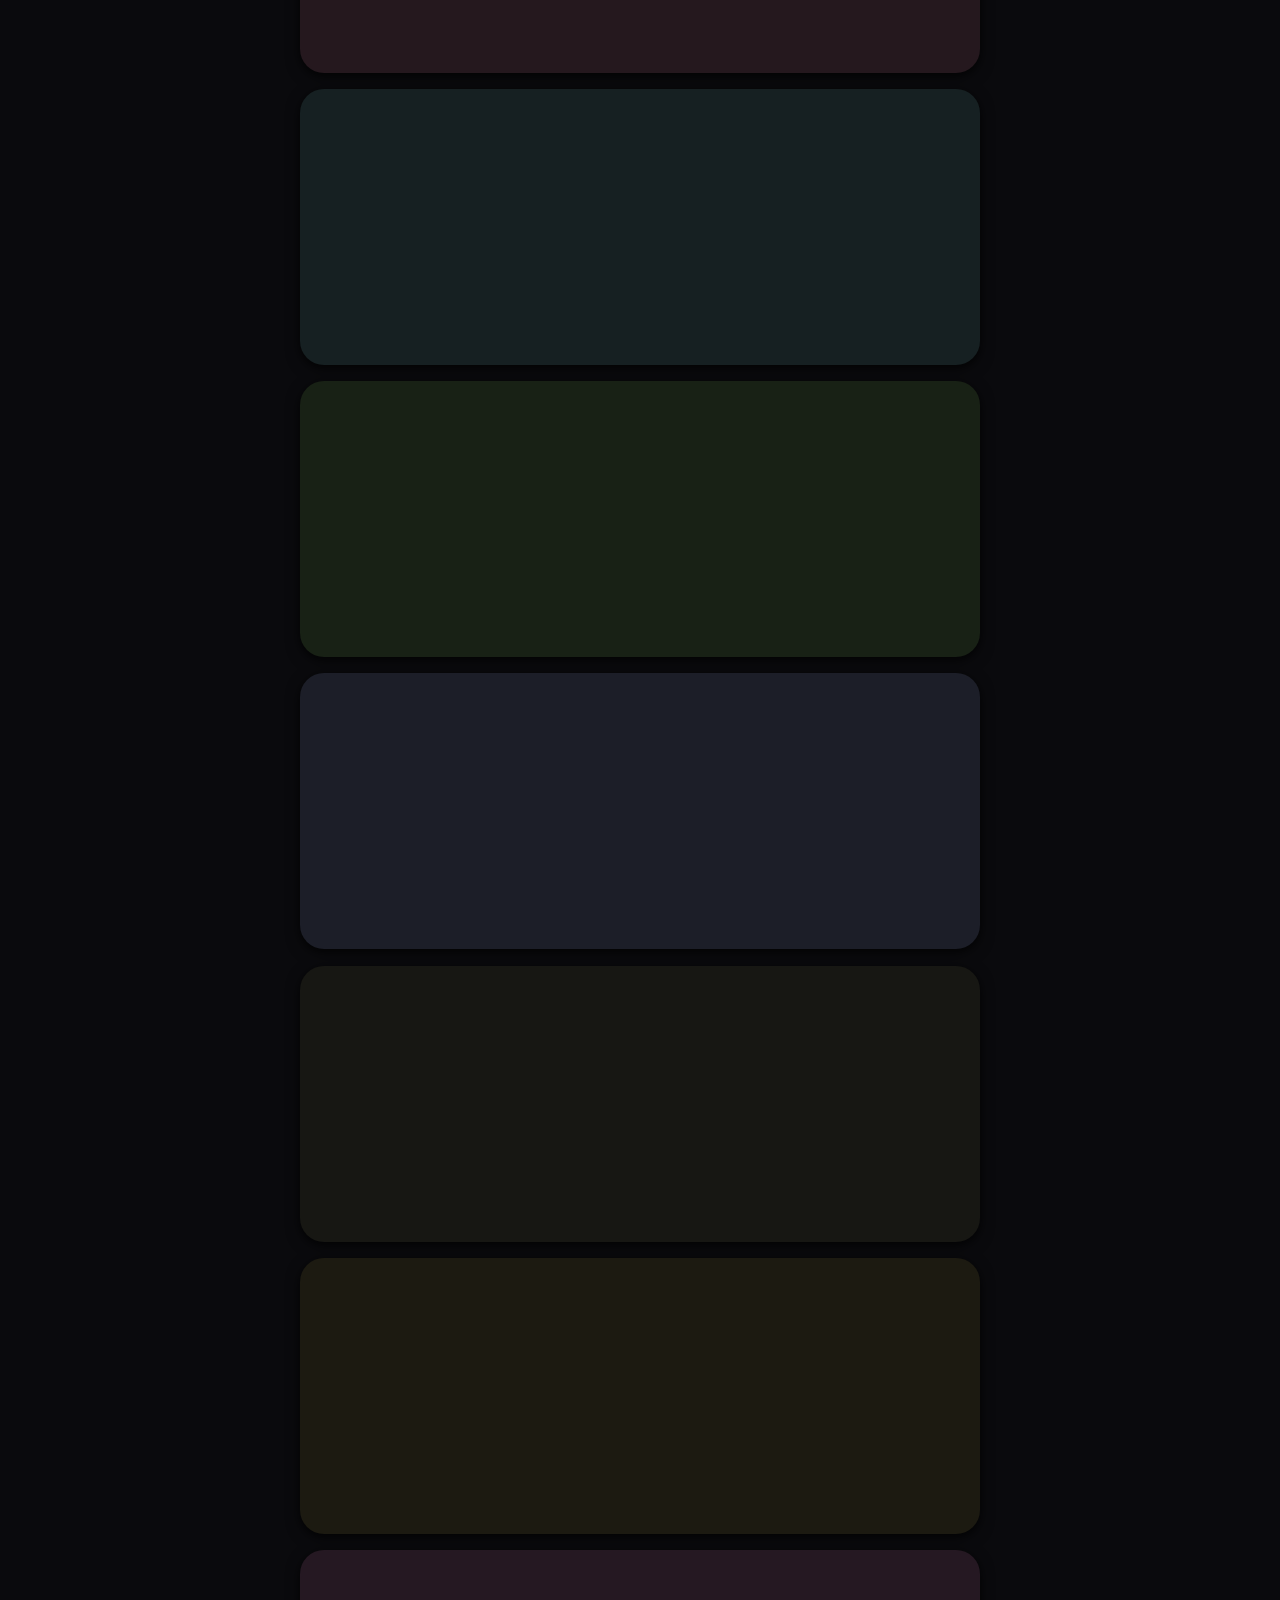
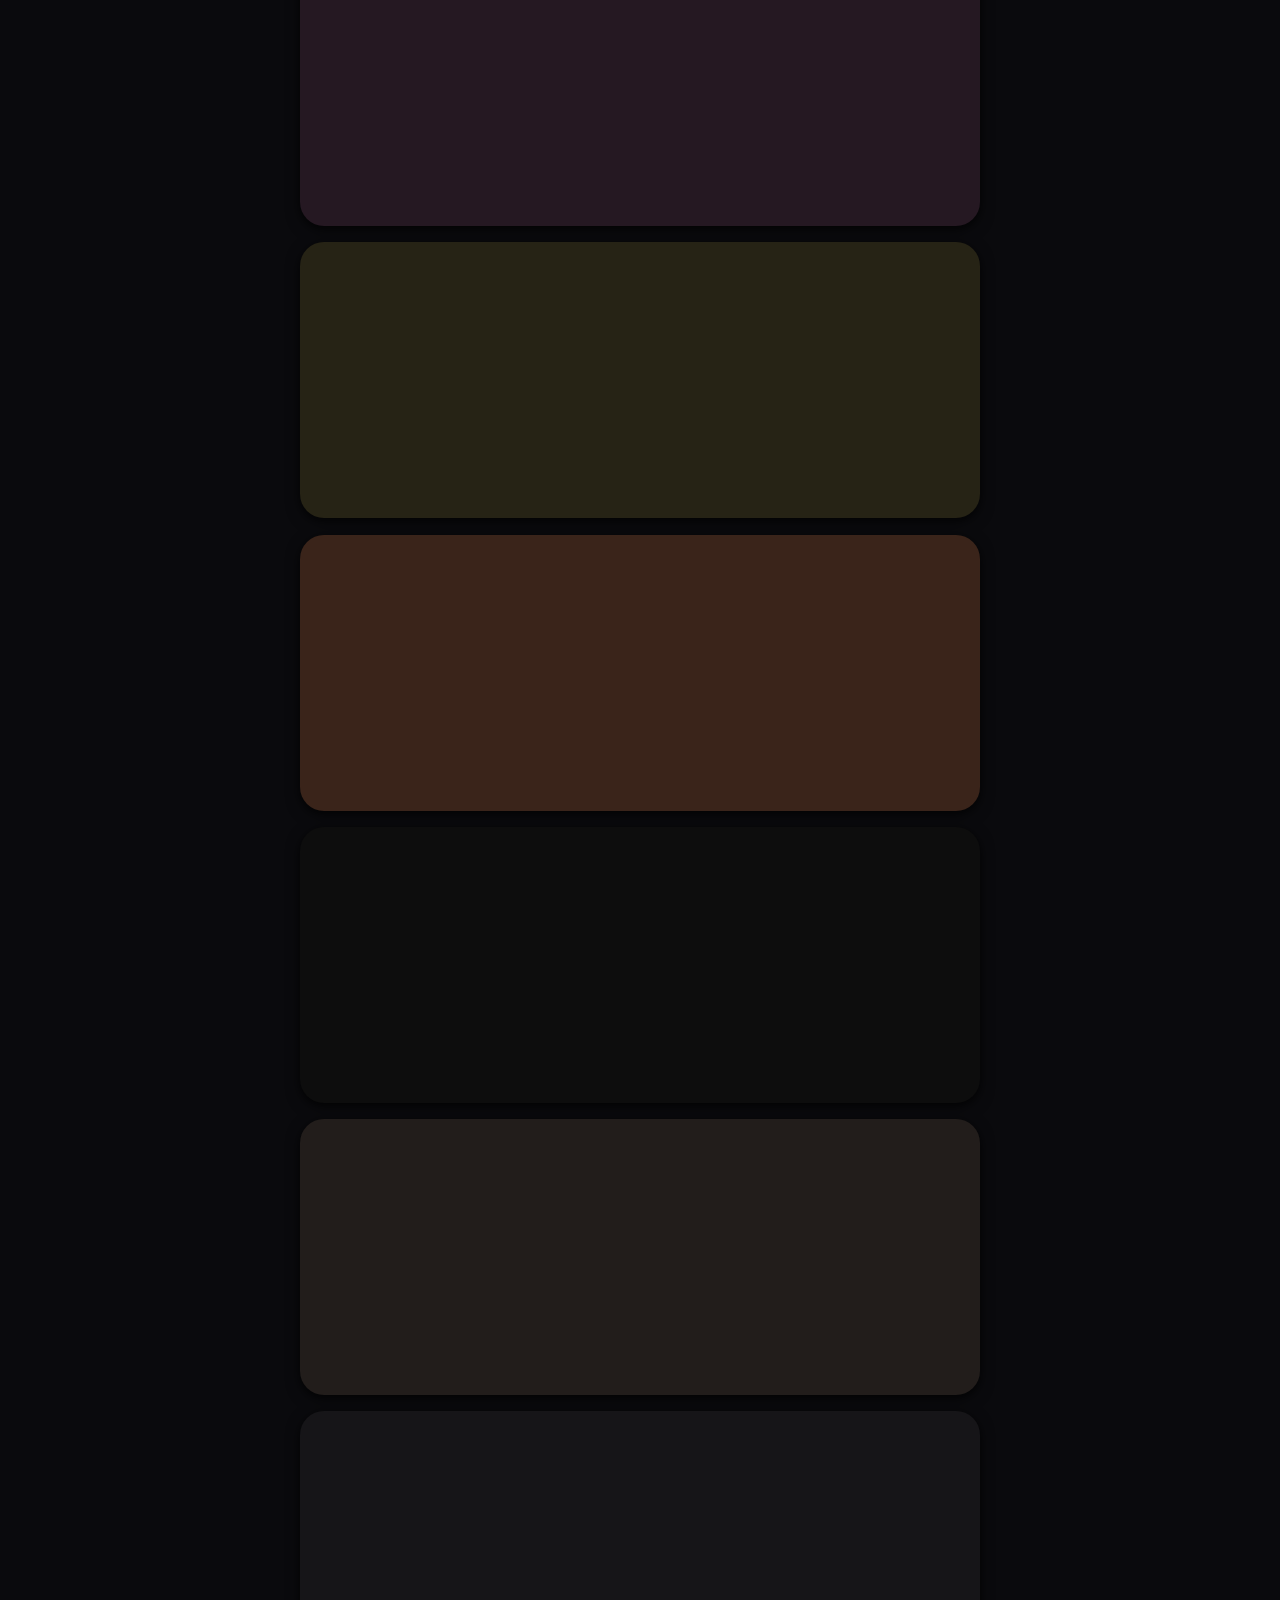
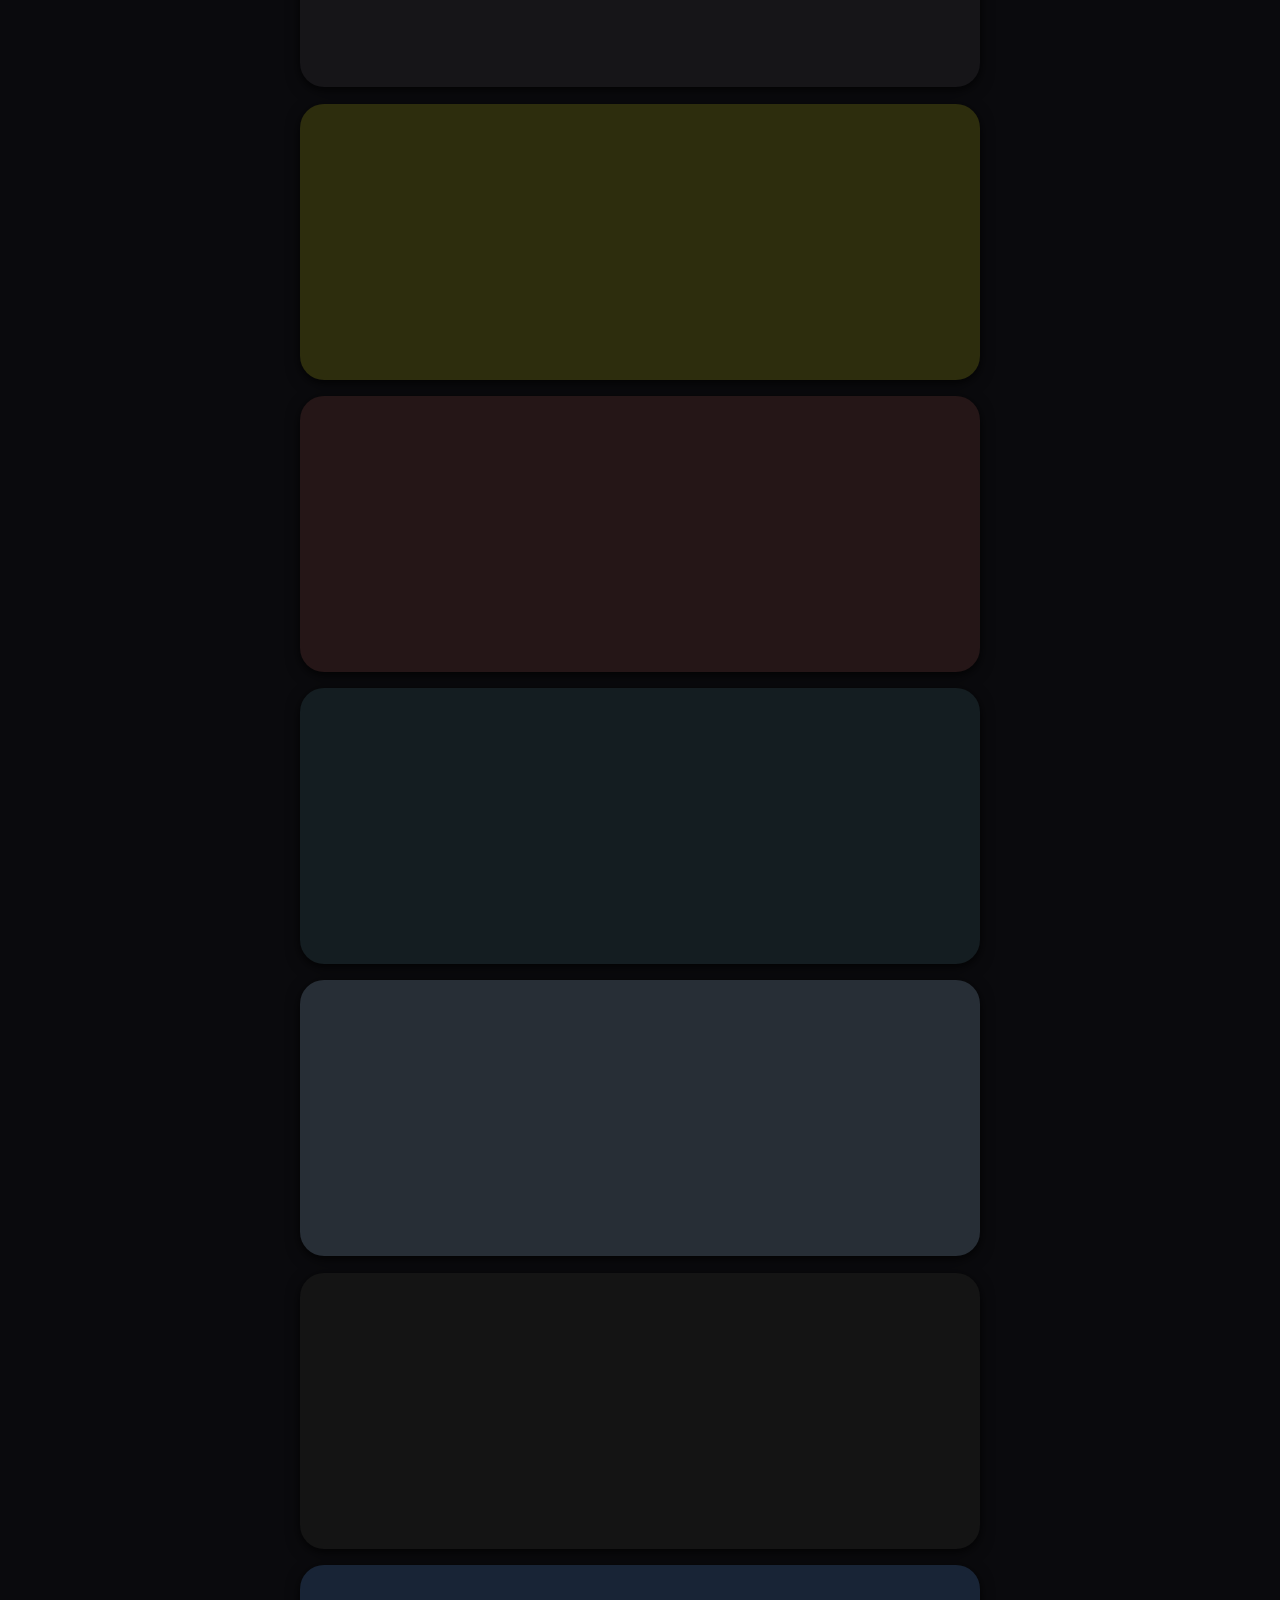
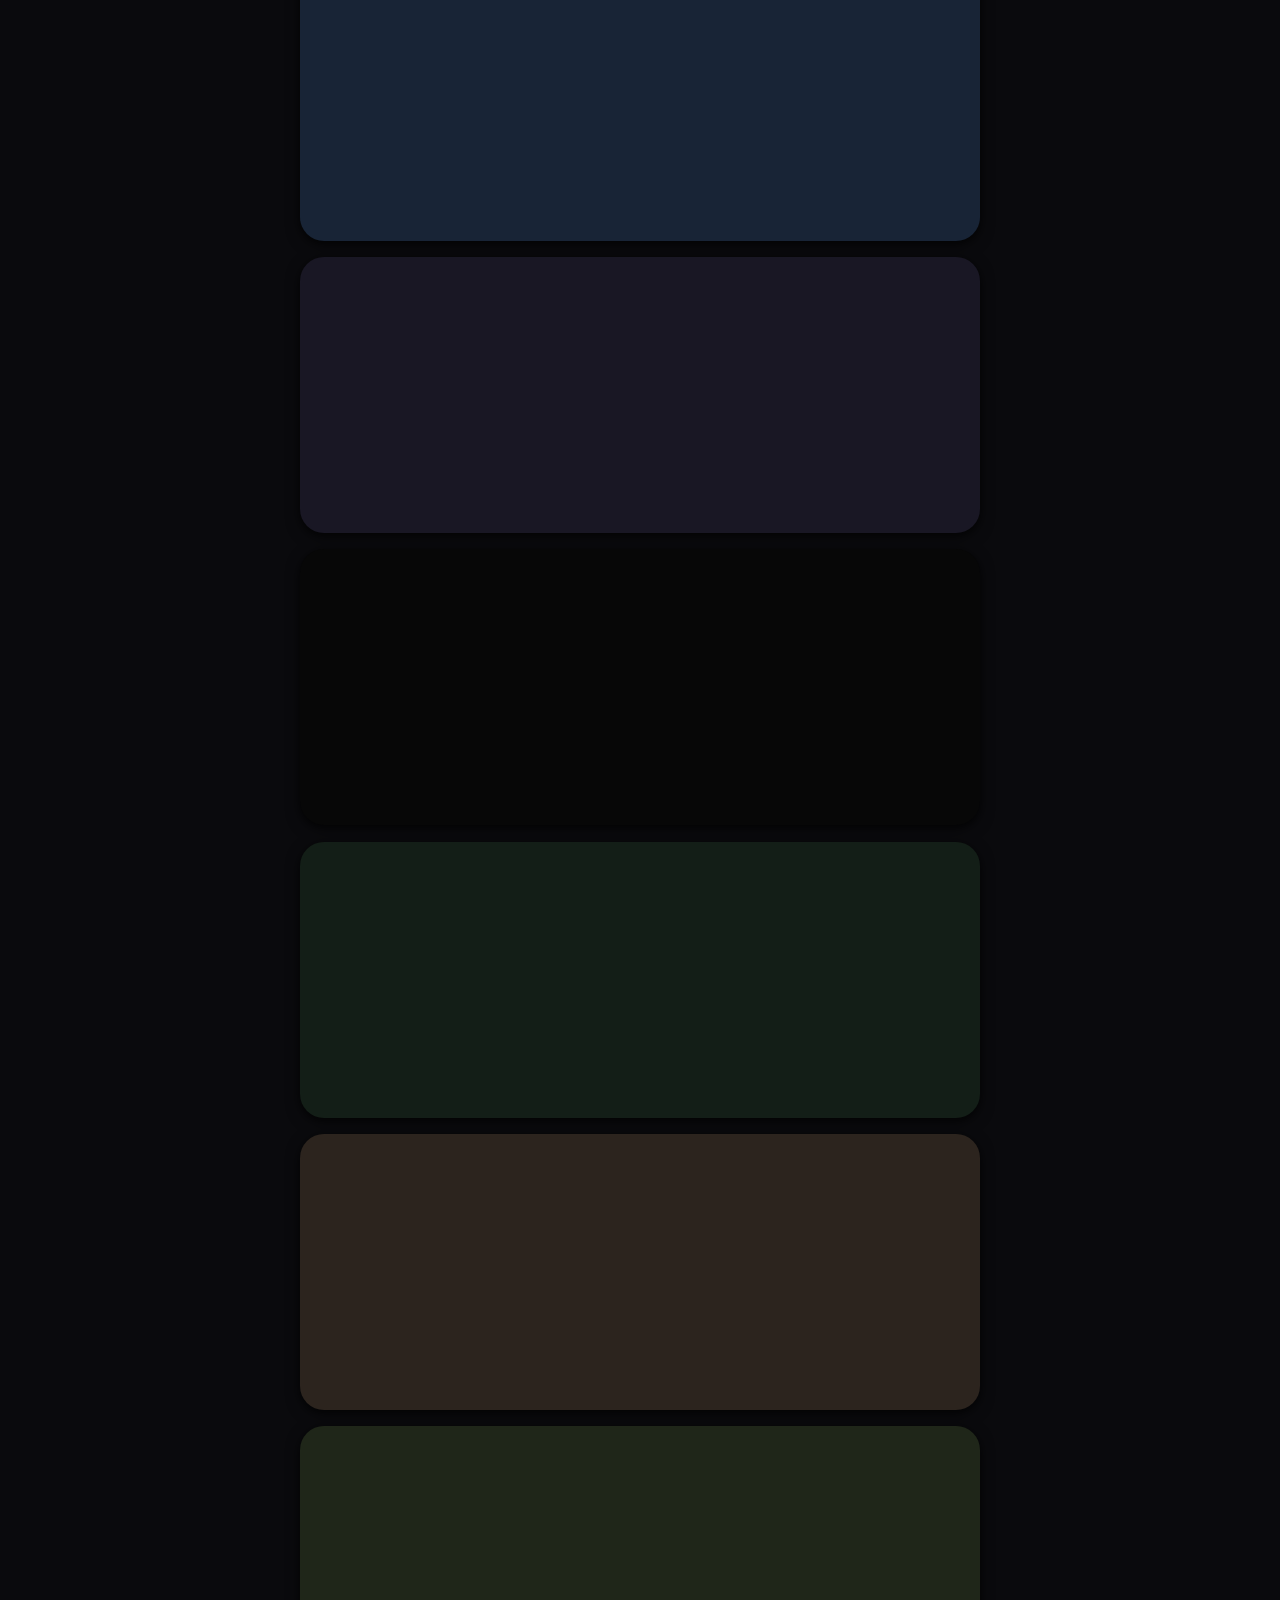
==== commit 69acc29e: "Hide the Latin transliteration on the Arabic edition Arab readers see the calligraphy itself as the " ====
--- a/index.html
+++ b/index.html
@@ -33,7 +33,7 @@
       }, { passive: false });
     })();
   </script>
-  <link rel="stylesheet" href="style.css?v=2026052031">
+  <link rel="stylesheet" href="style.css?v=2026052032">
 </head>
 <body>
   <a class="skip-link" href="#main">Skip to content</a>
@@ -75,7 +75,7 @@
 
   <div id="toast" class="toast" role="status" aria-live="polite" hidden></div>
 
-  <script type="module" src="app.js?v=2026052031"></script>
+  <script type="module" src="app.js?v=2026052032"></script>
   <script>
     if ('serviceWorker' in navigator) {
       window.addEventListener('load', function () {
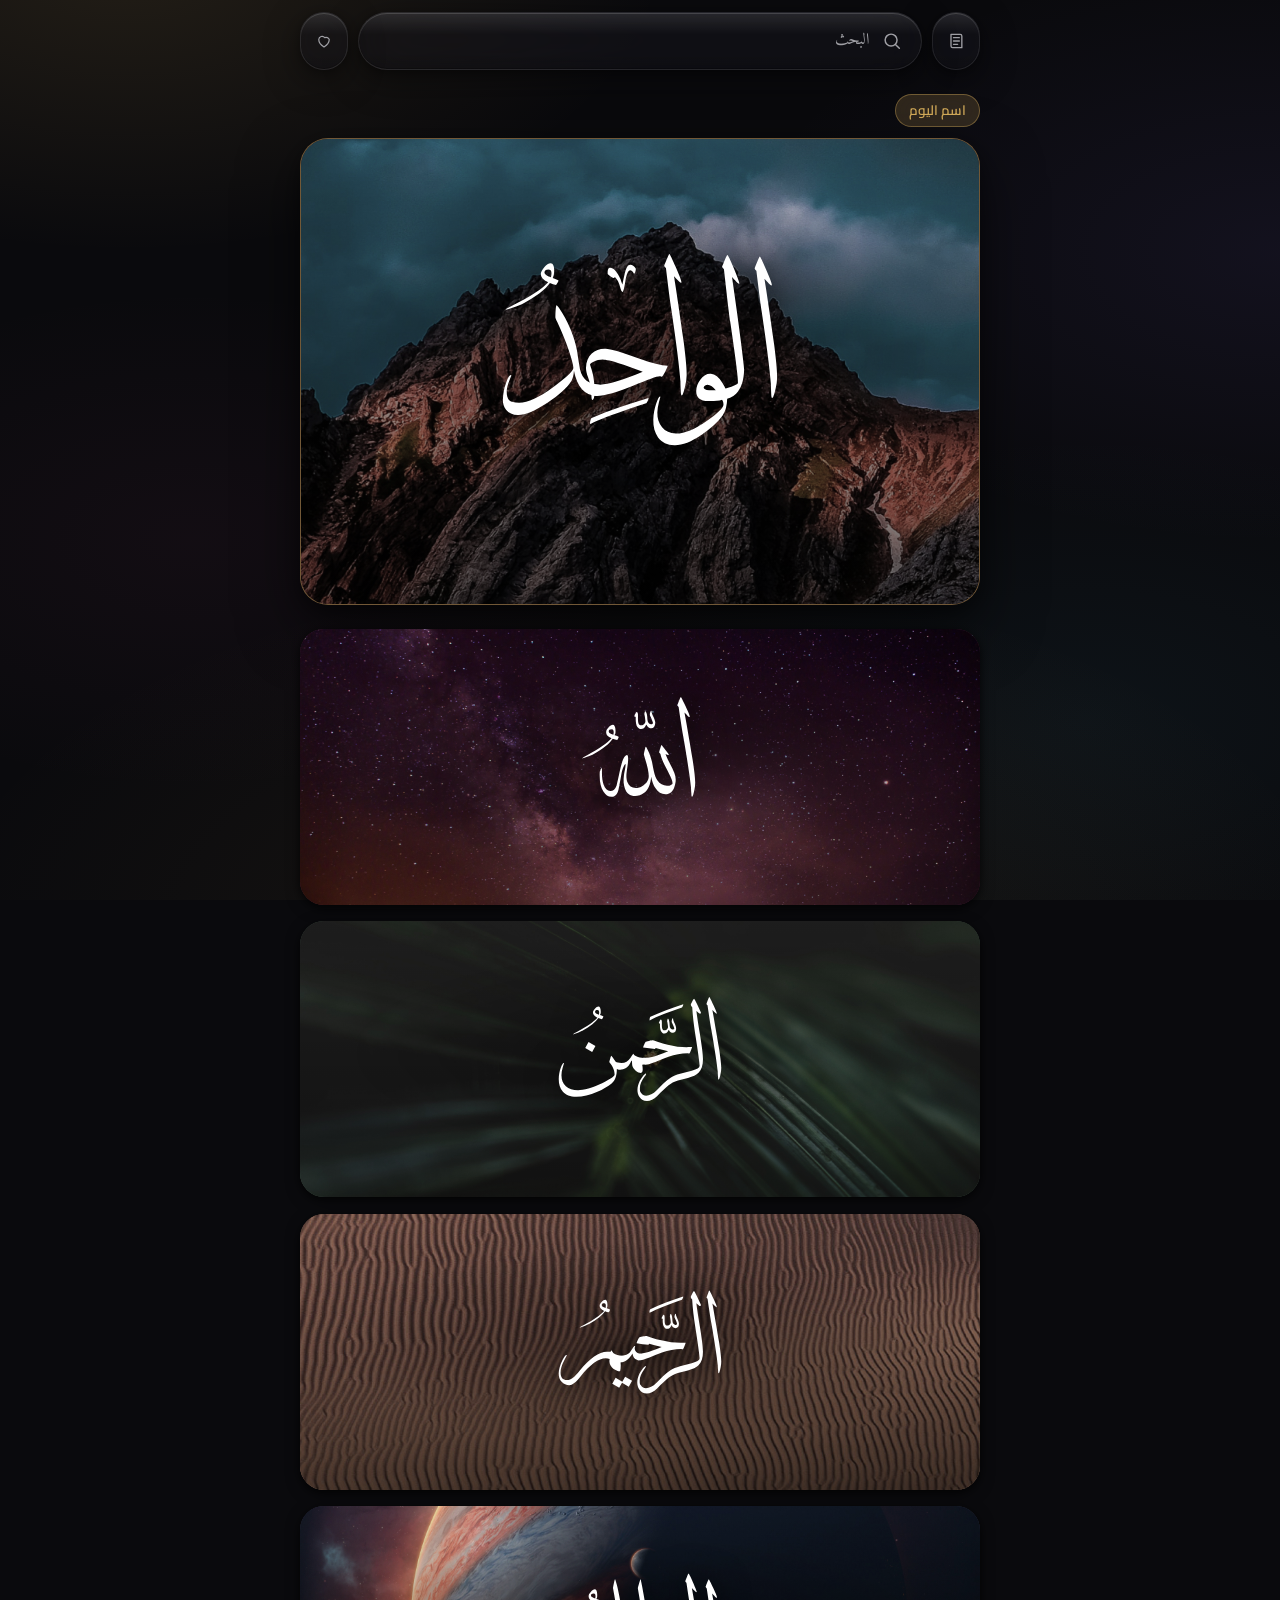
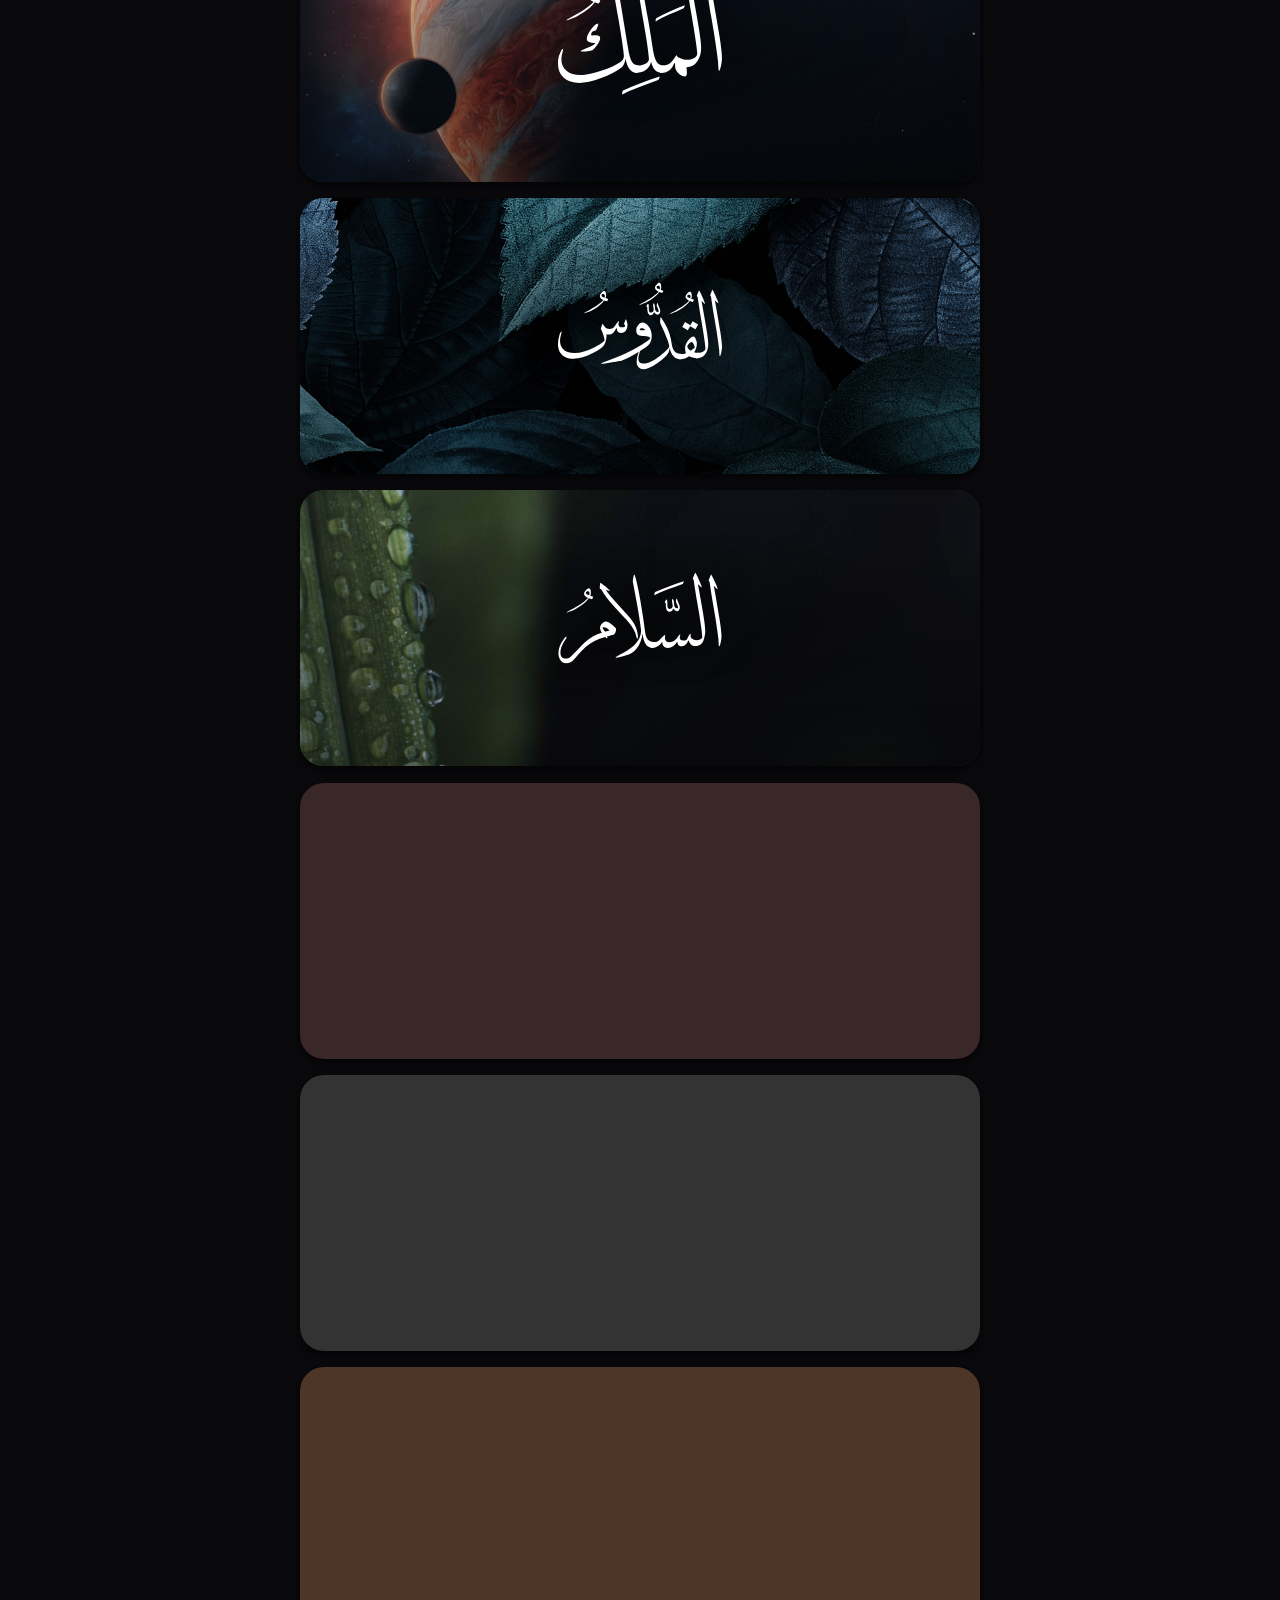
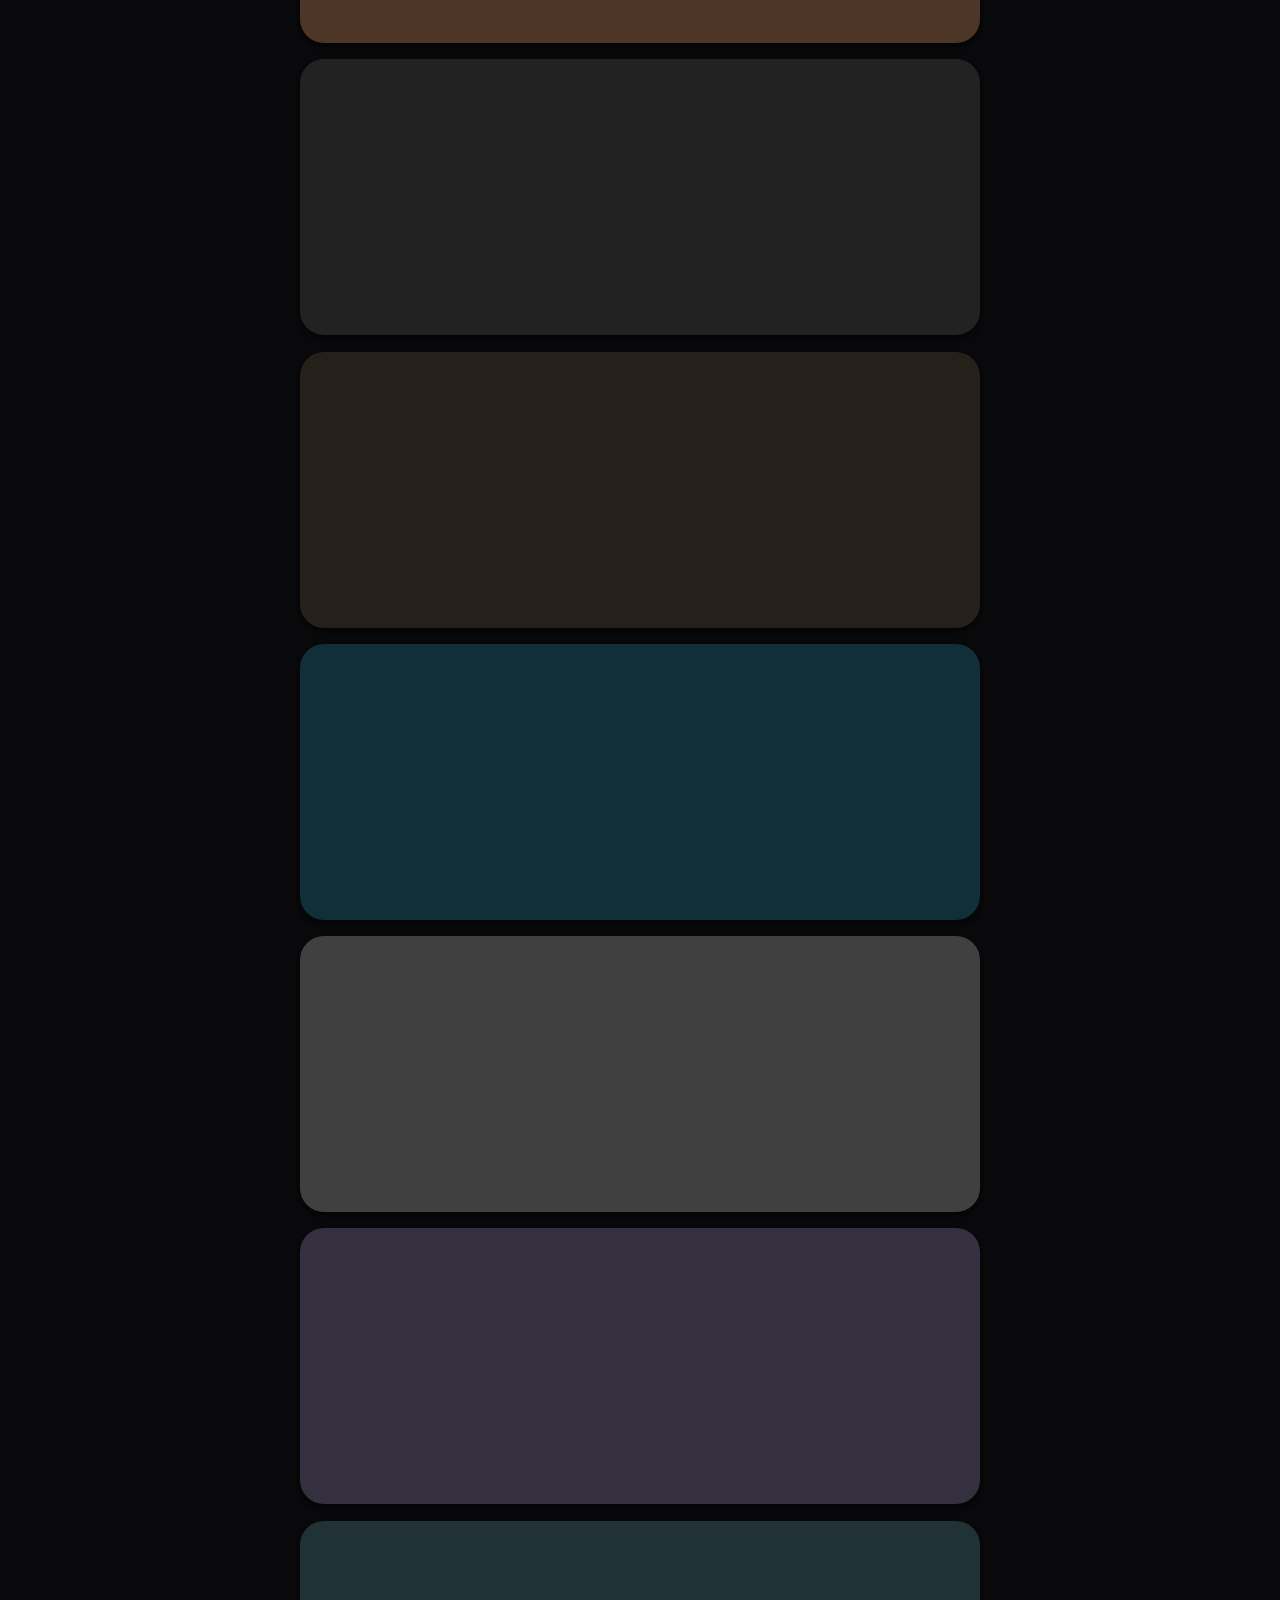
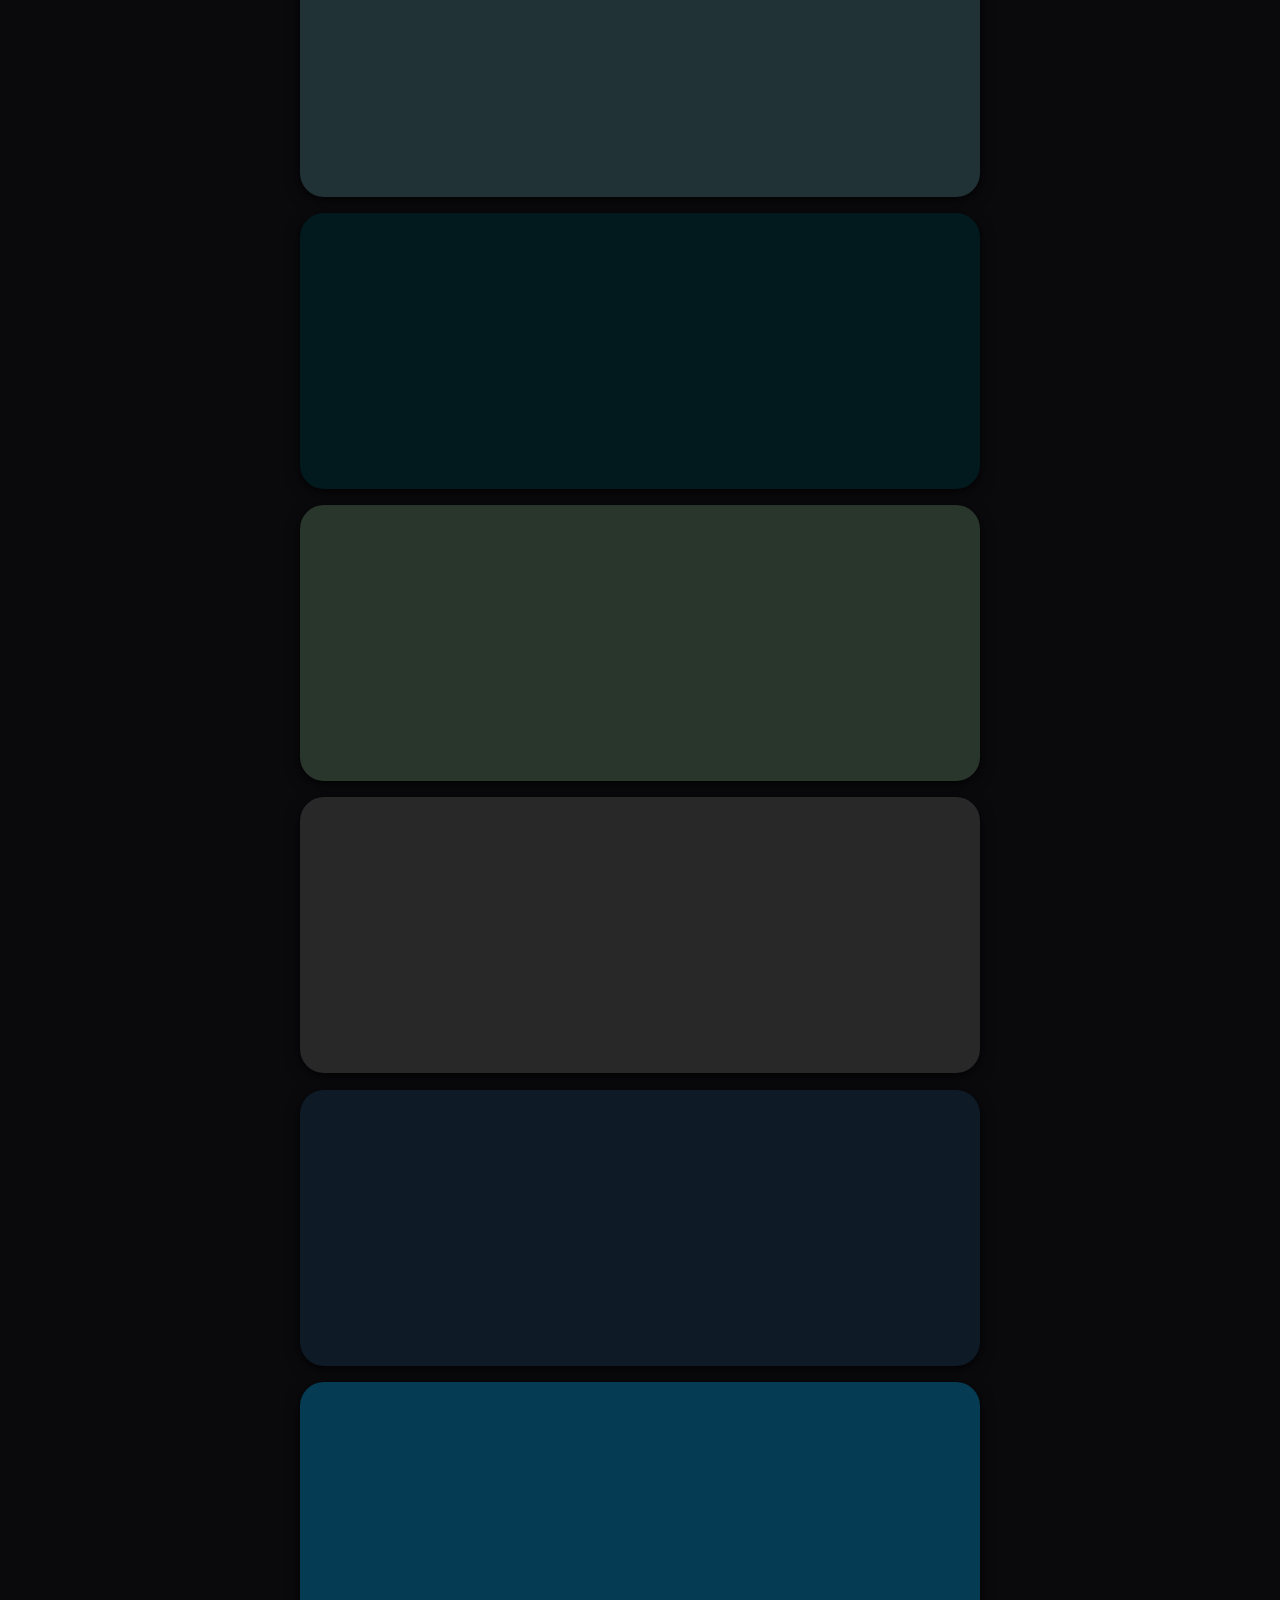
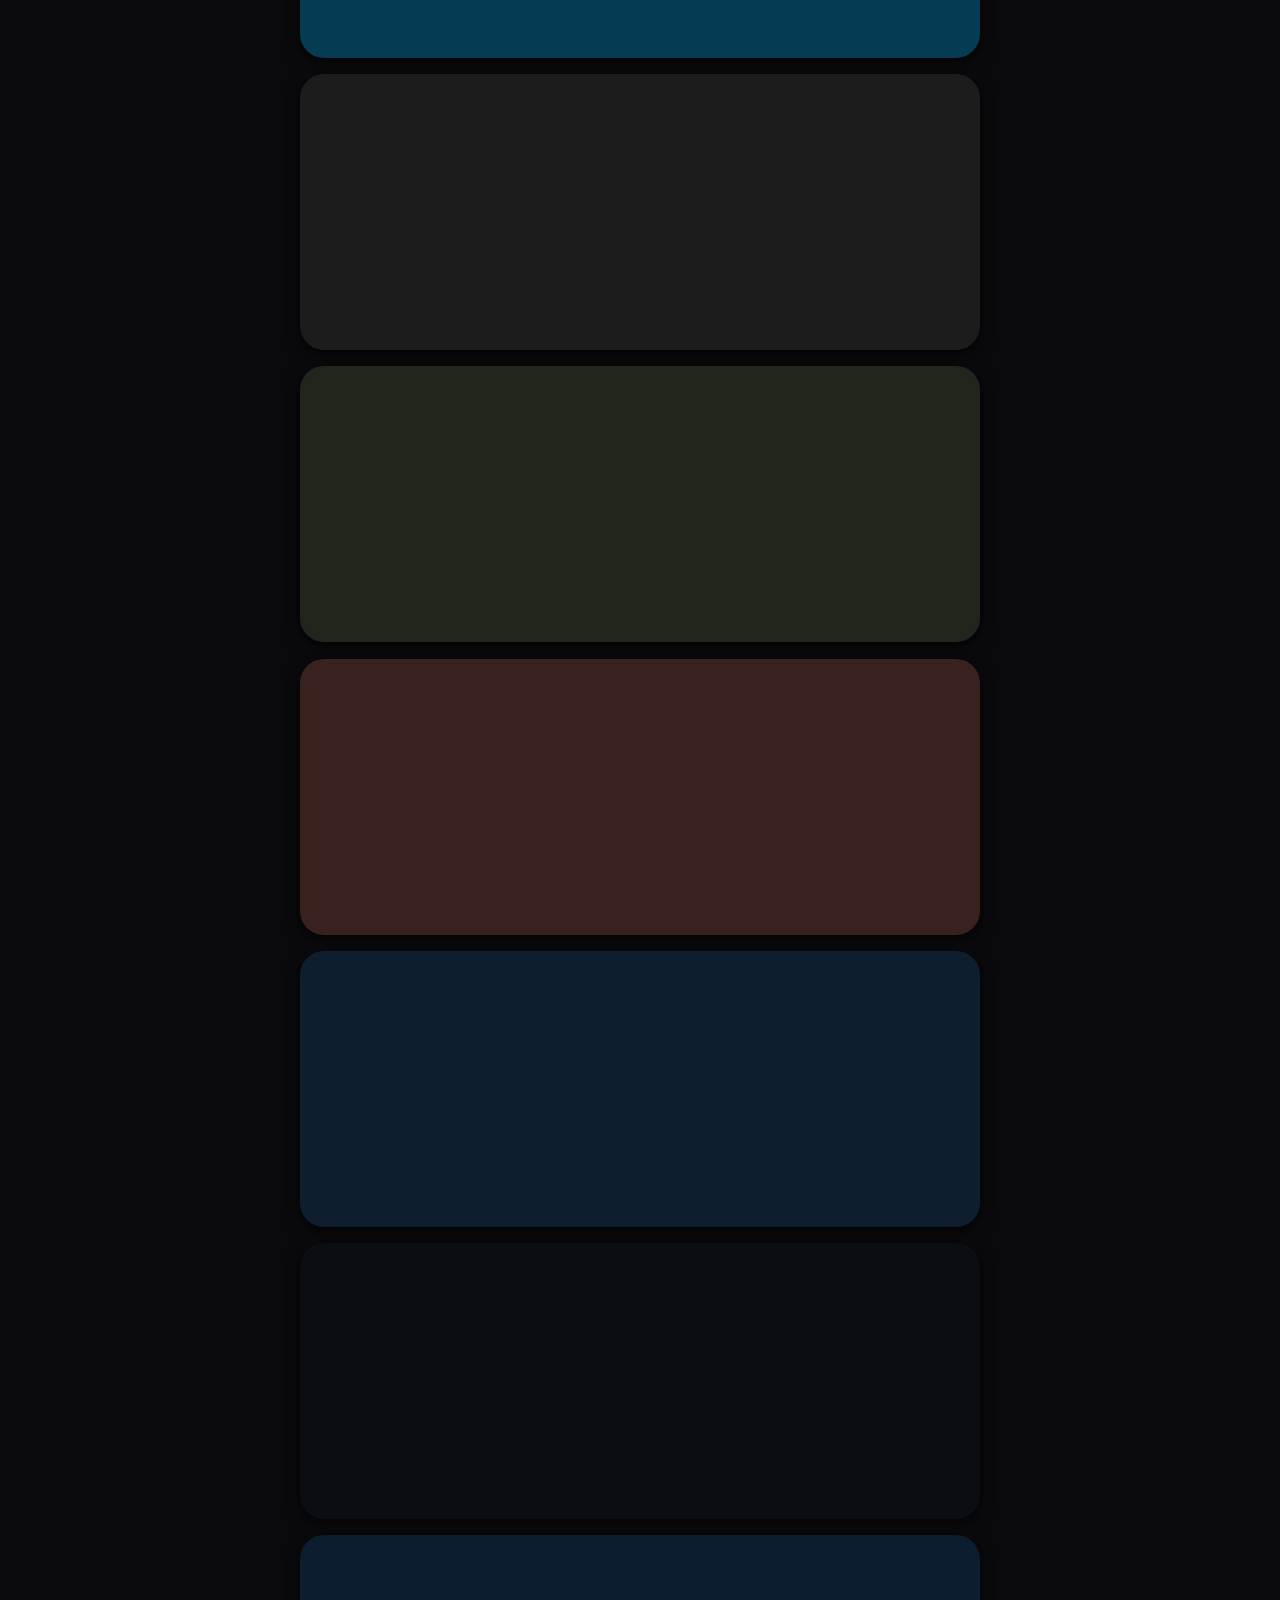
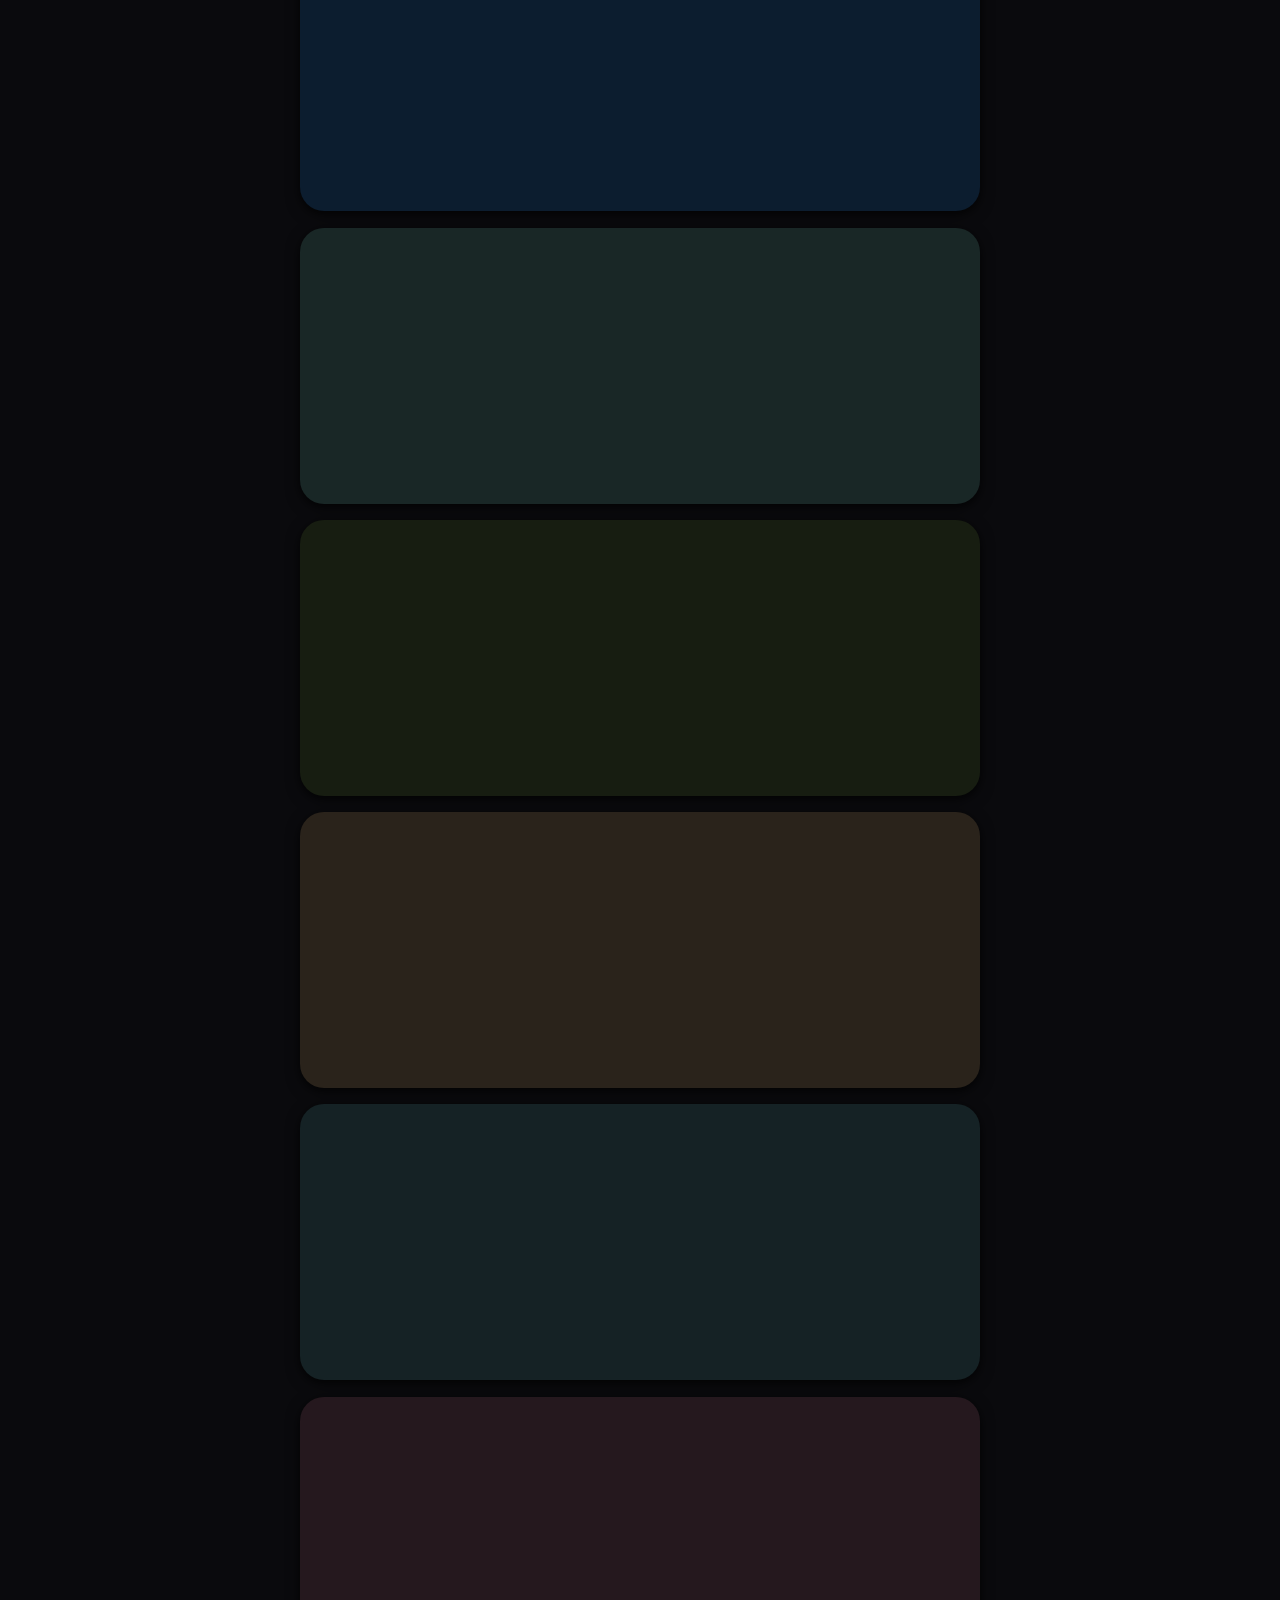
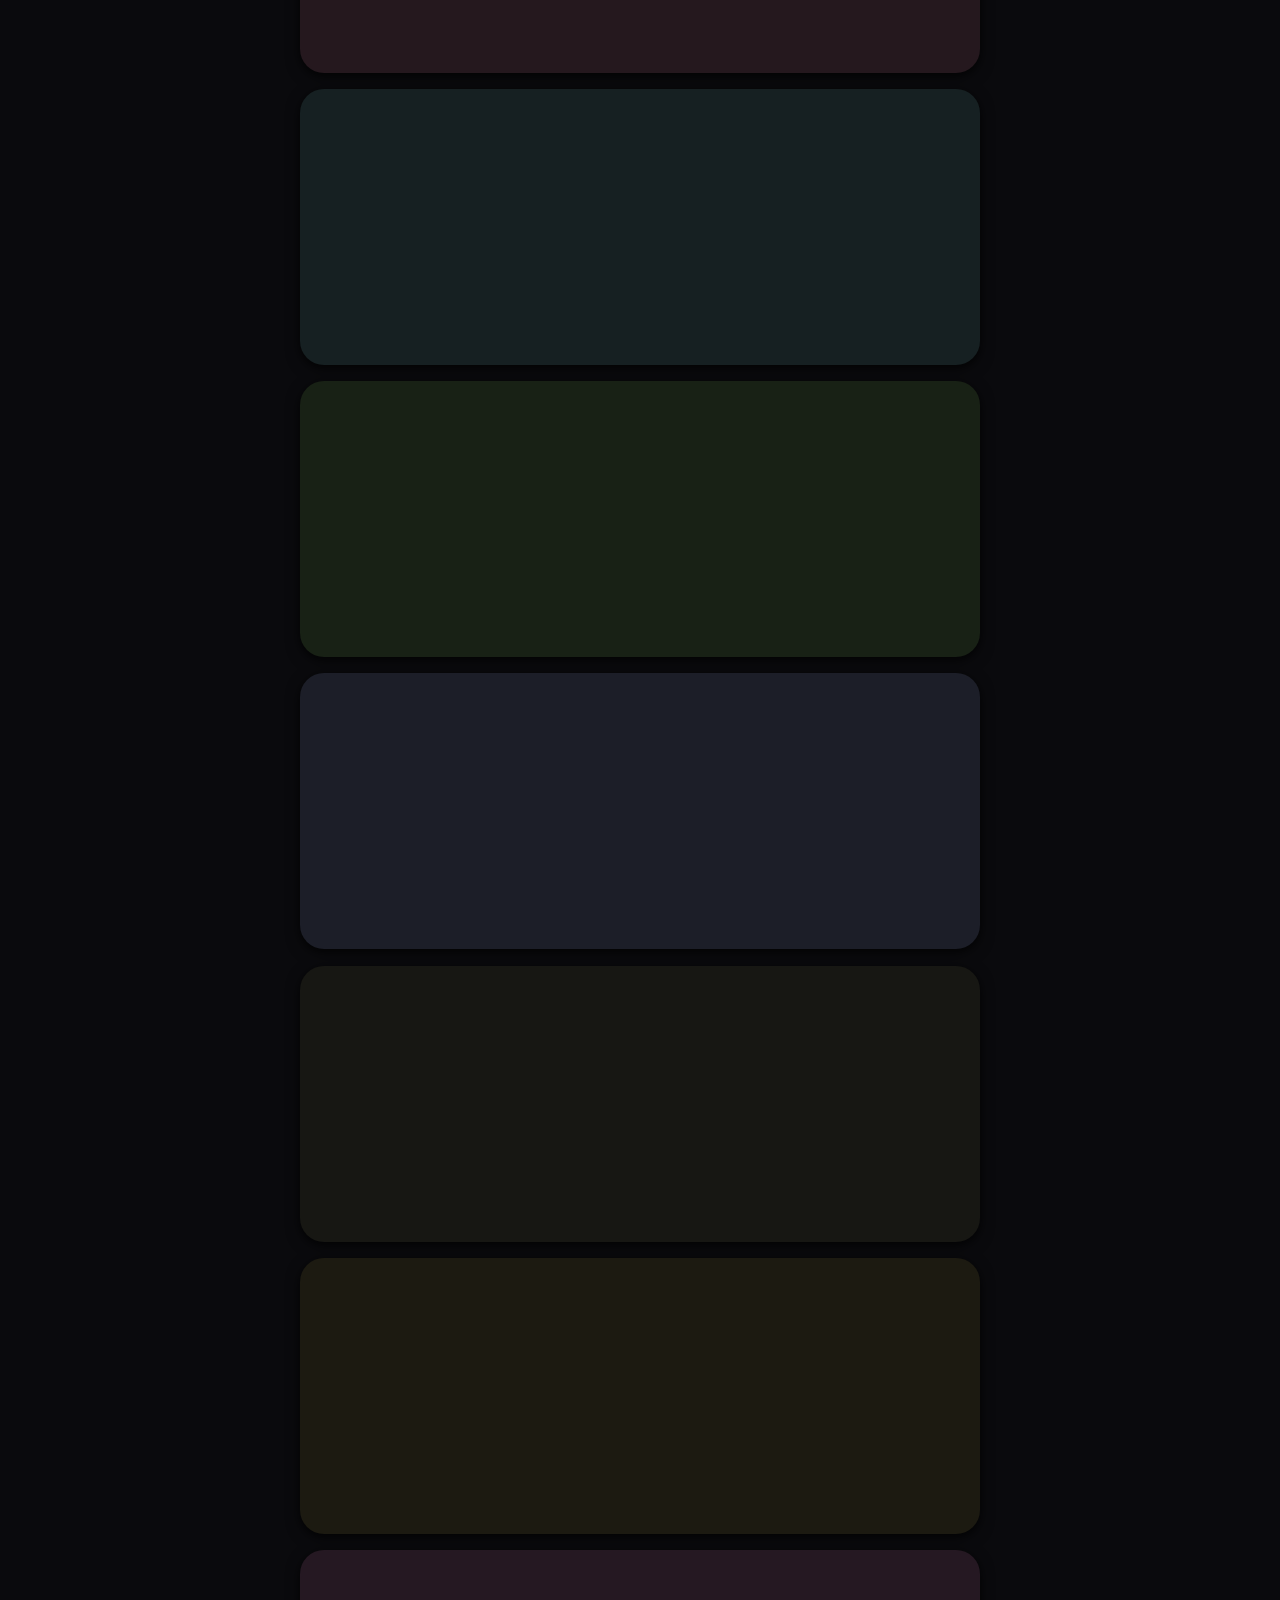
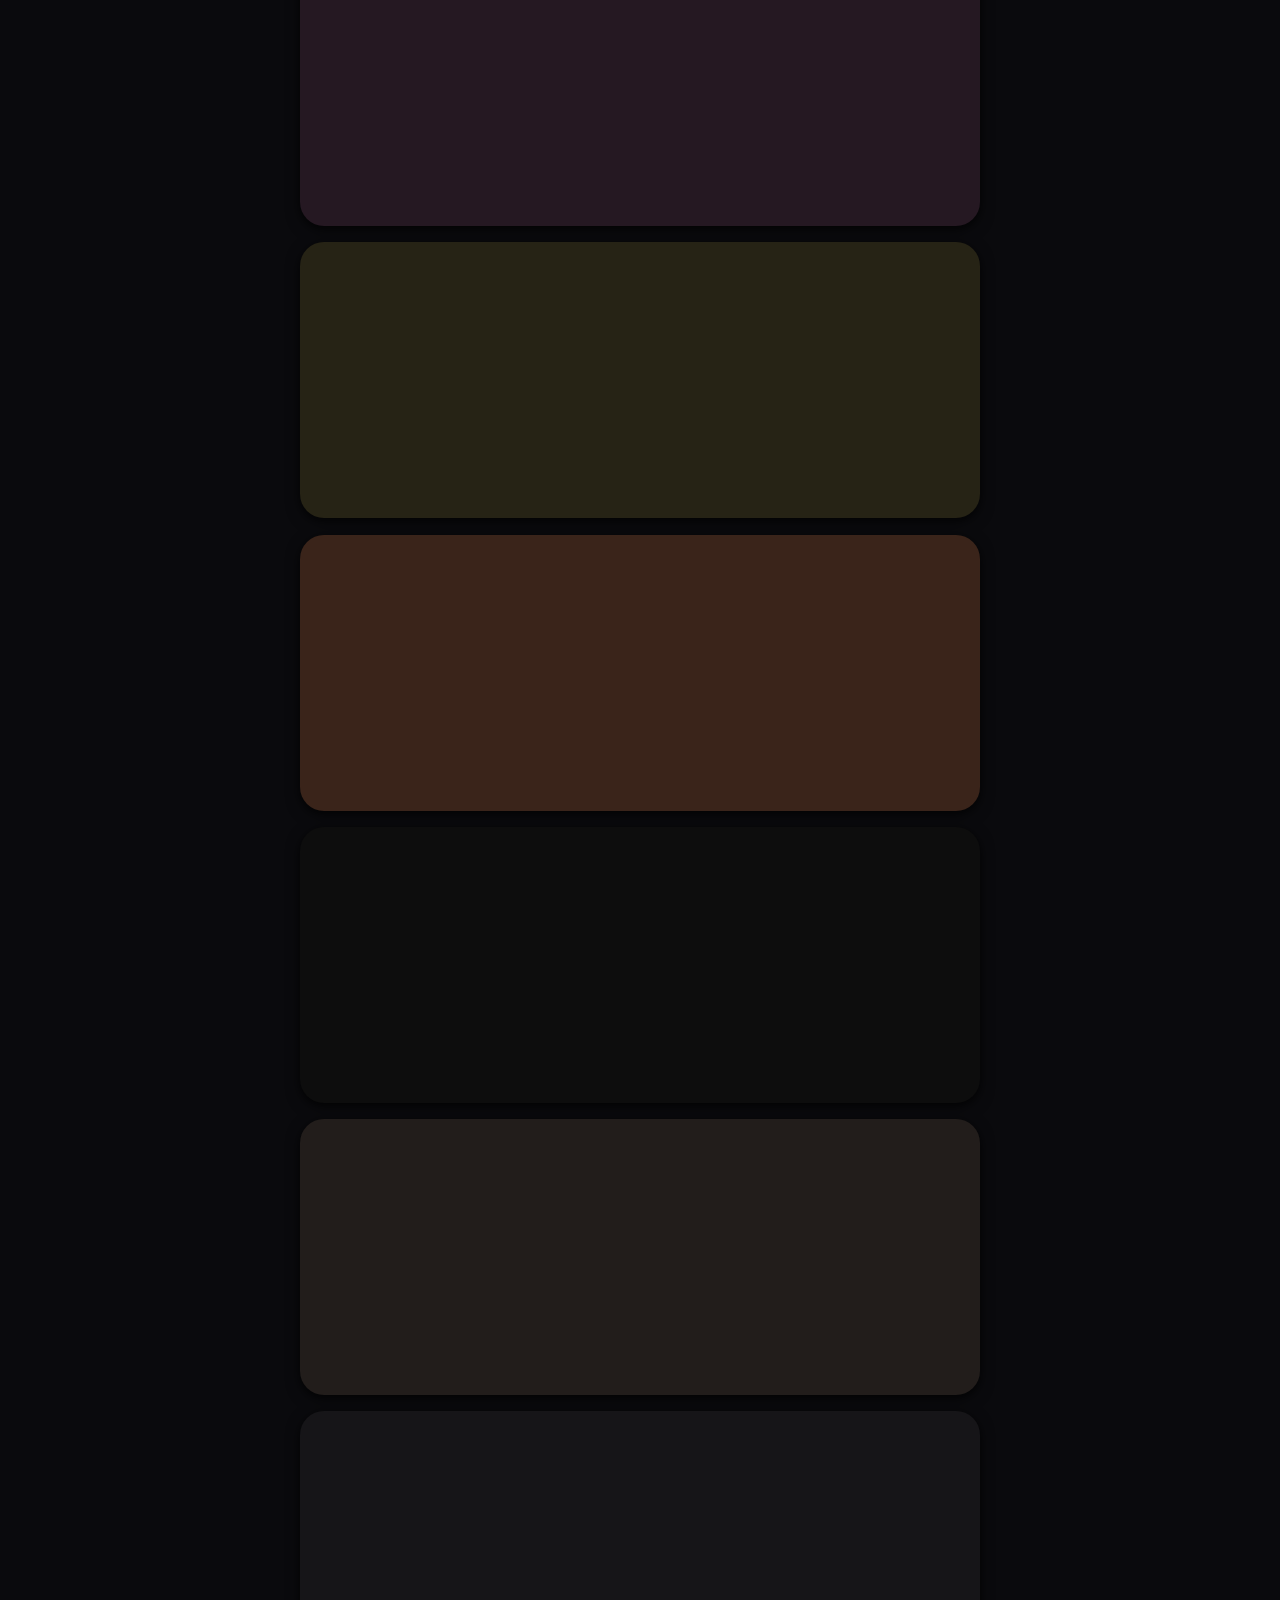
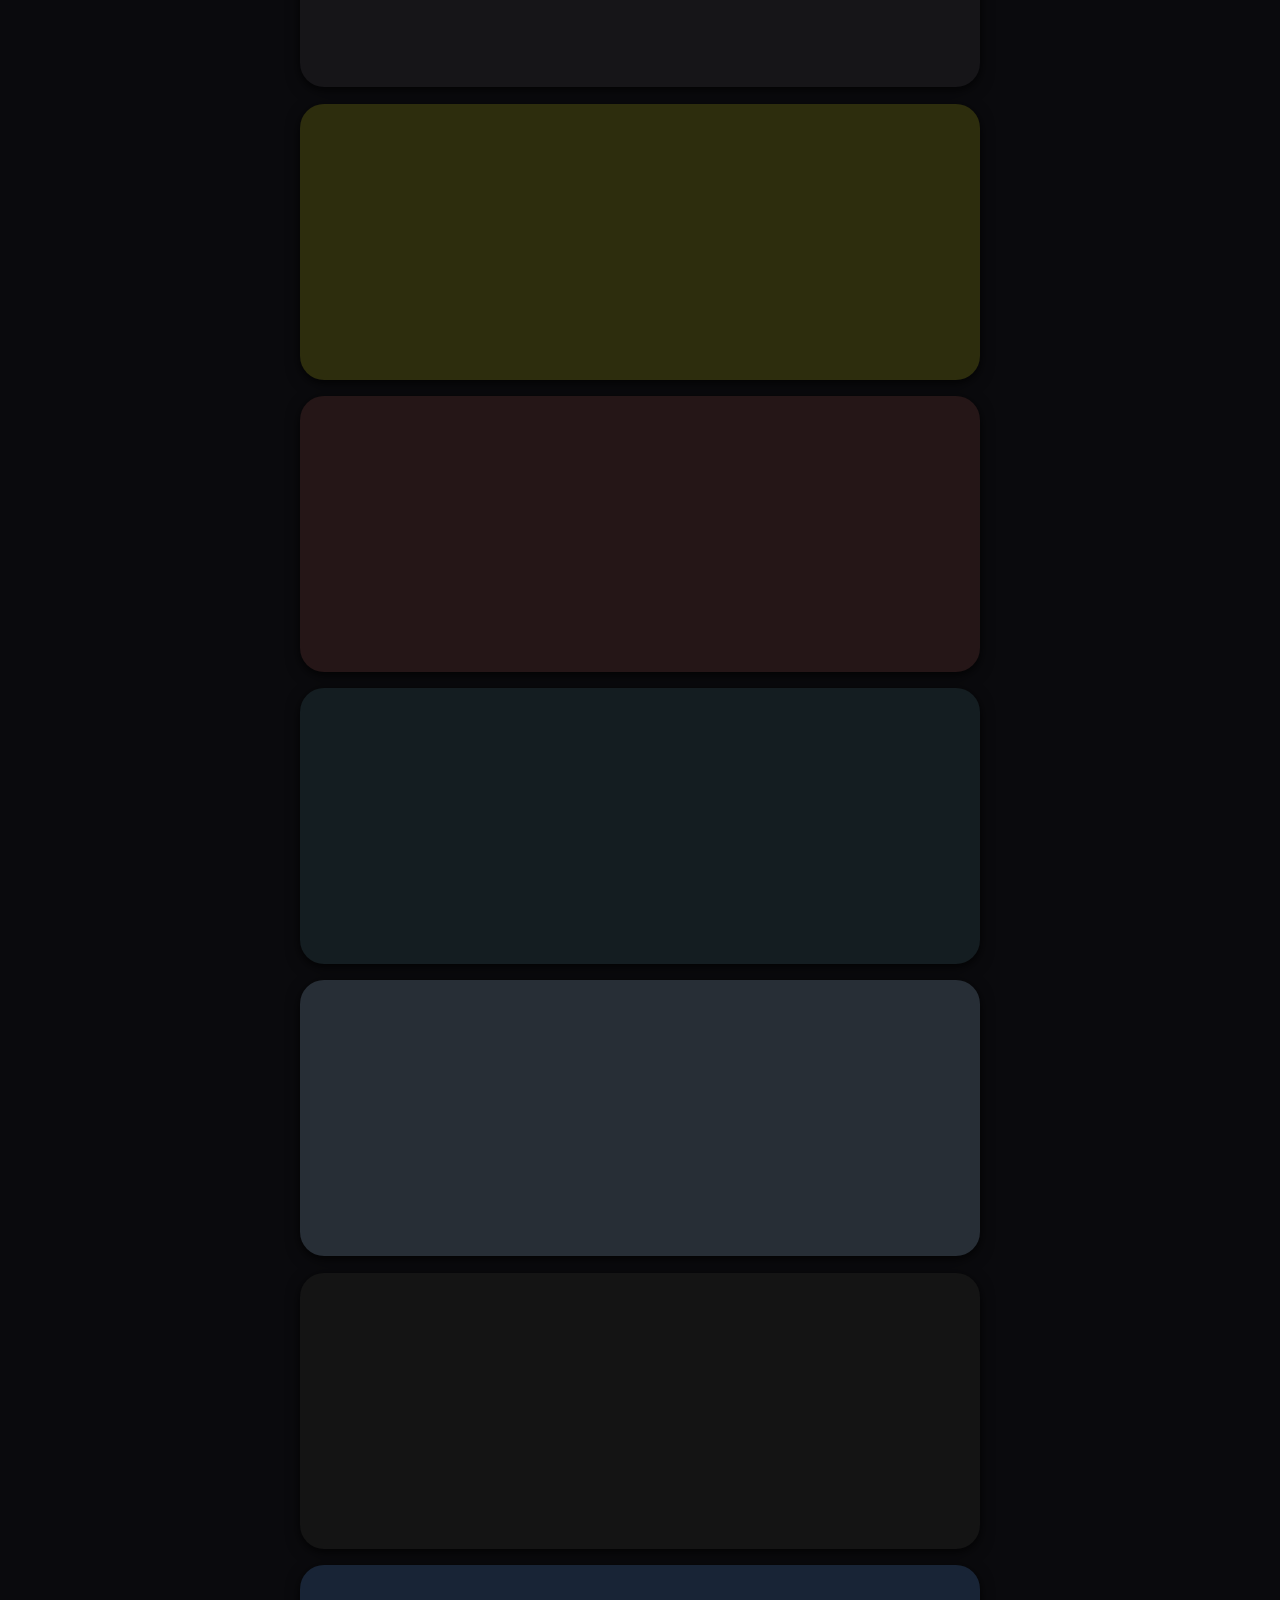
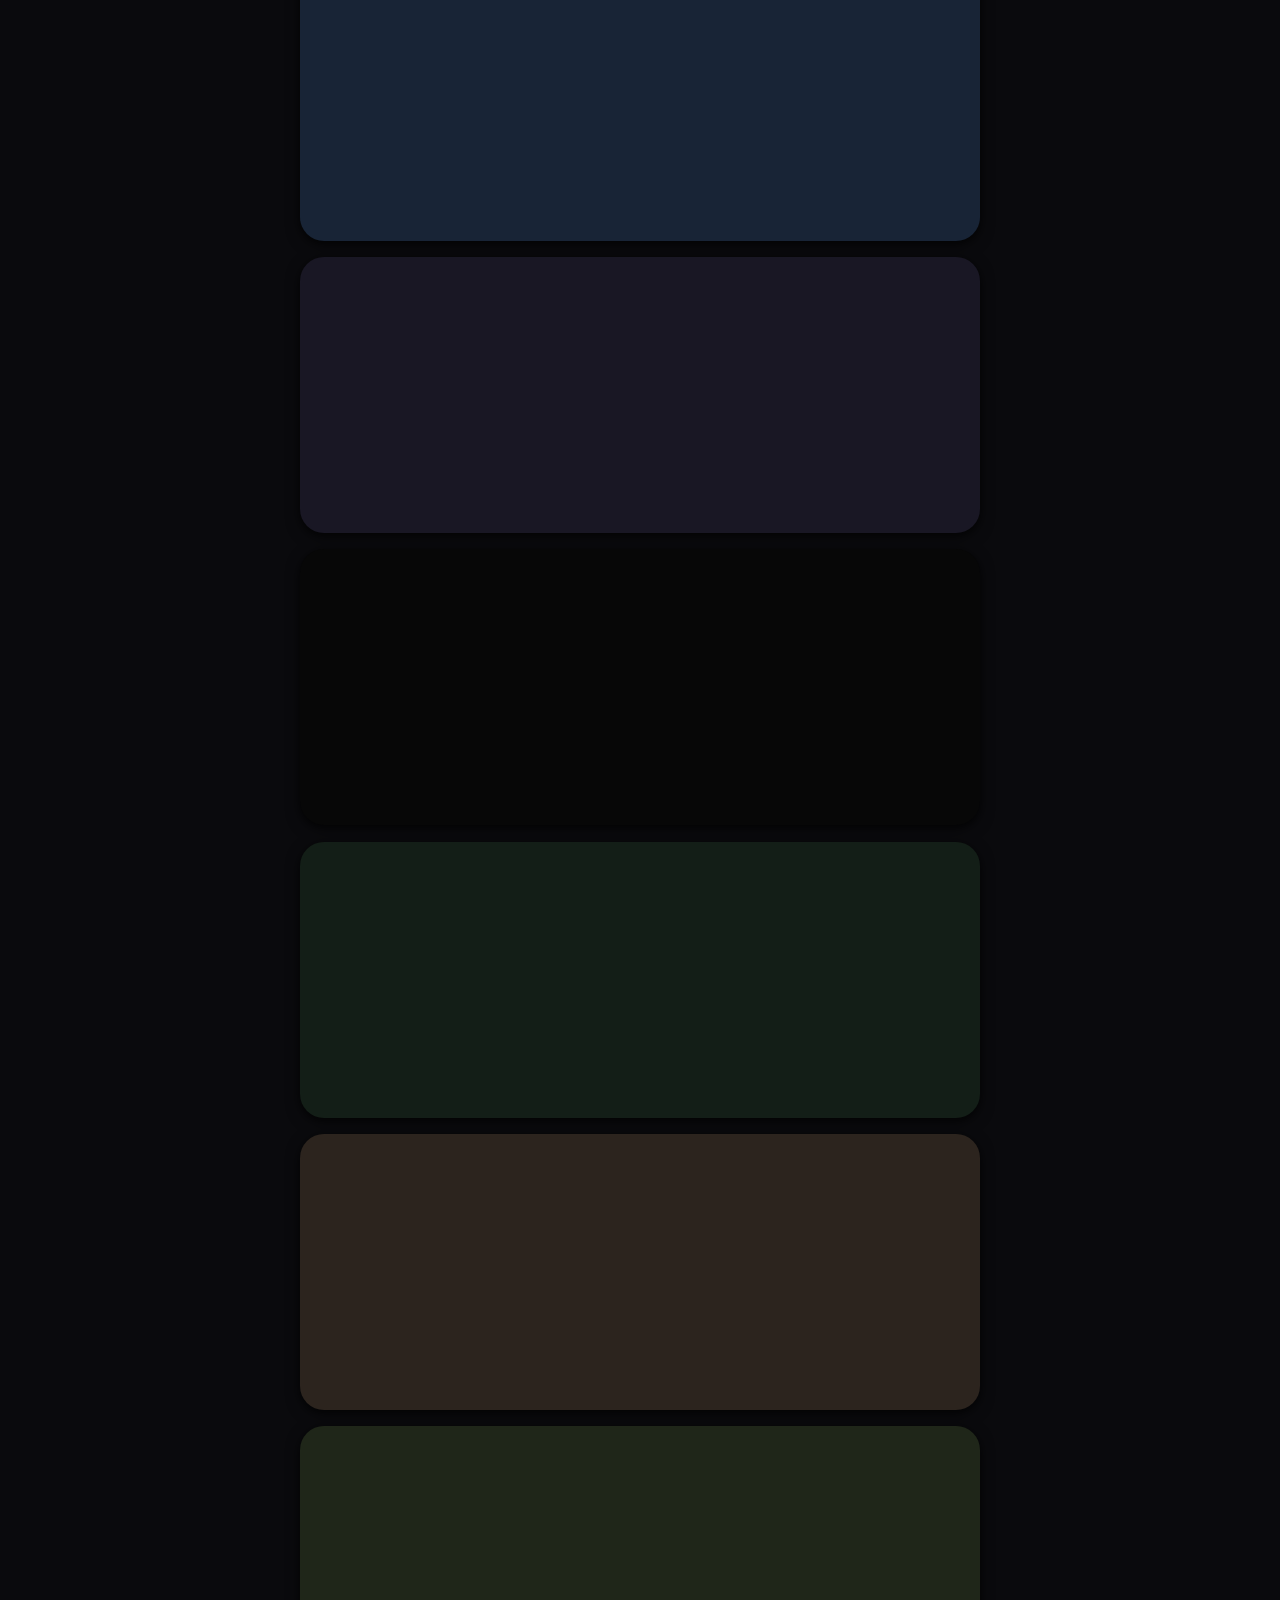
==== commit 9ad63a2d: "Add multi-image carousel sharing to about articles The about article detail view gains a share butto" ====
--- a/index.html
+++ b/index.html
@@ -33,7 +33,7 @@
       }, { passive: false });
     })();
   </script>
-  <link rel="stylesheet" href="style.css?v=2026052032">
+  <link rel="stylesheet" href="style.css?v=2026052033">
 </head>
 <body>
   <a class="skip-link" href="#main">Skip to content</a>
@@ -75,7 +75,7 @@
 
   <div id="toast" class="toast" role="status" aria-live="polite" hidden></div>
 
-  <script type="module" src="app.js?v=2026052032"></script>
+  <script type="module" src="app.js?v=2026052033"></script>
   <script>
     if ('serviceWorker' in navigator) {
       window.addEventListener('load', function () {
--- a/style.css
+++ b/style.css
@@ -773,7 +773,8 @@
 /* `is-loading` flips on while the share card is being composed on a
    canvas. A soft pulse signals "working" without spinning a separate
    icon — the share glyph itself dims and brightens. */
-.hero-share.is-loading {
+.hero-share.is-loading,
+.bar-btn.is-loading {
   pointer-events: none;
   animation: heroSharePulse 1s ease-in-out infinite;
 }
@@ -782,7 +783,8 @@
   50%      { opacity: 0.55; }
 }
 @media (prefers-reduced-motion: reduce) {
-  .hero-share.is-loading { animation: none; opacity: 0.7; }
+  .hero-share.is-loading,
+  .bar-btn.is-loading { animation: none; opacity: 0.7; }
 }
 
 /* The short meaning now renders inside a normal .section card just like
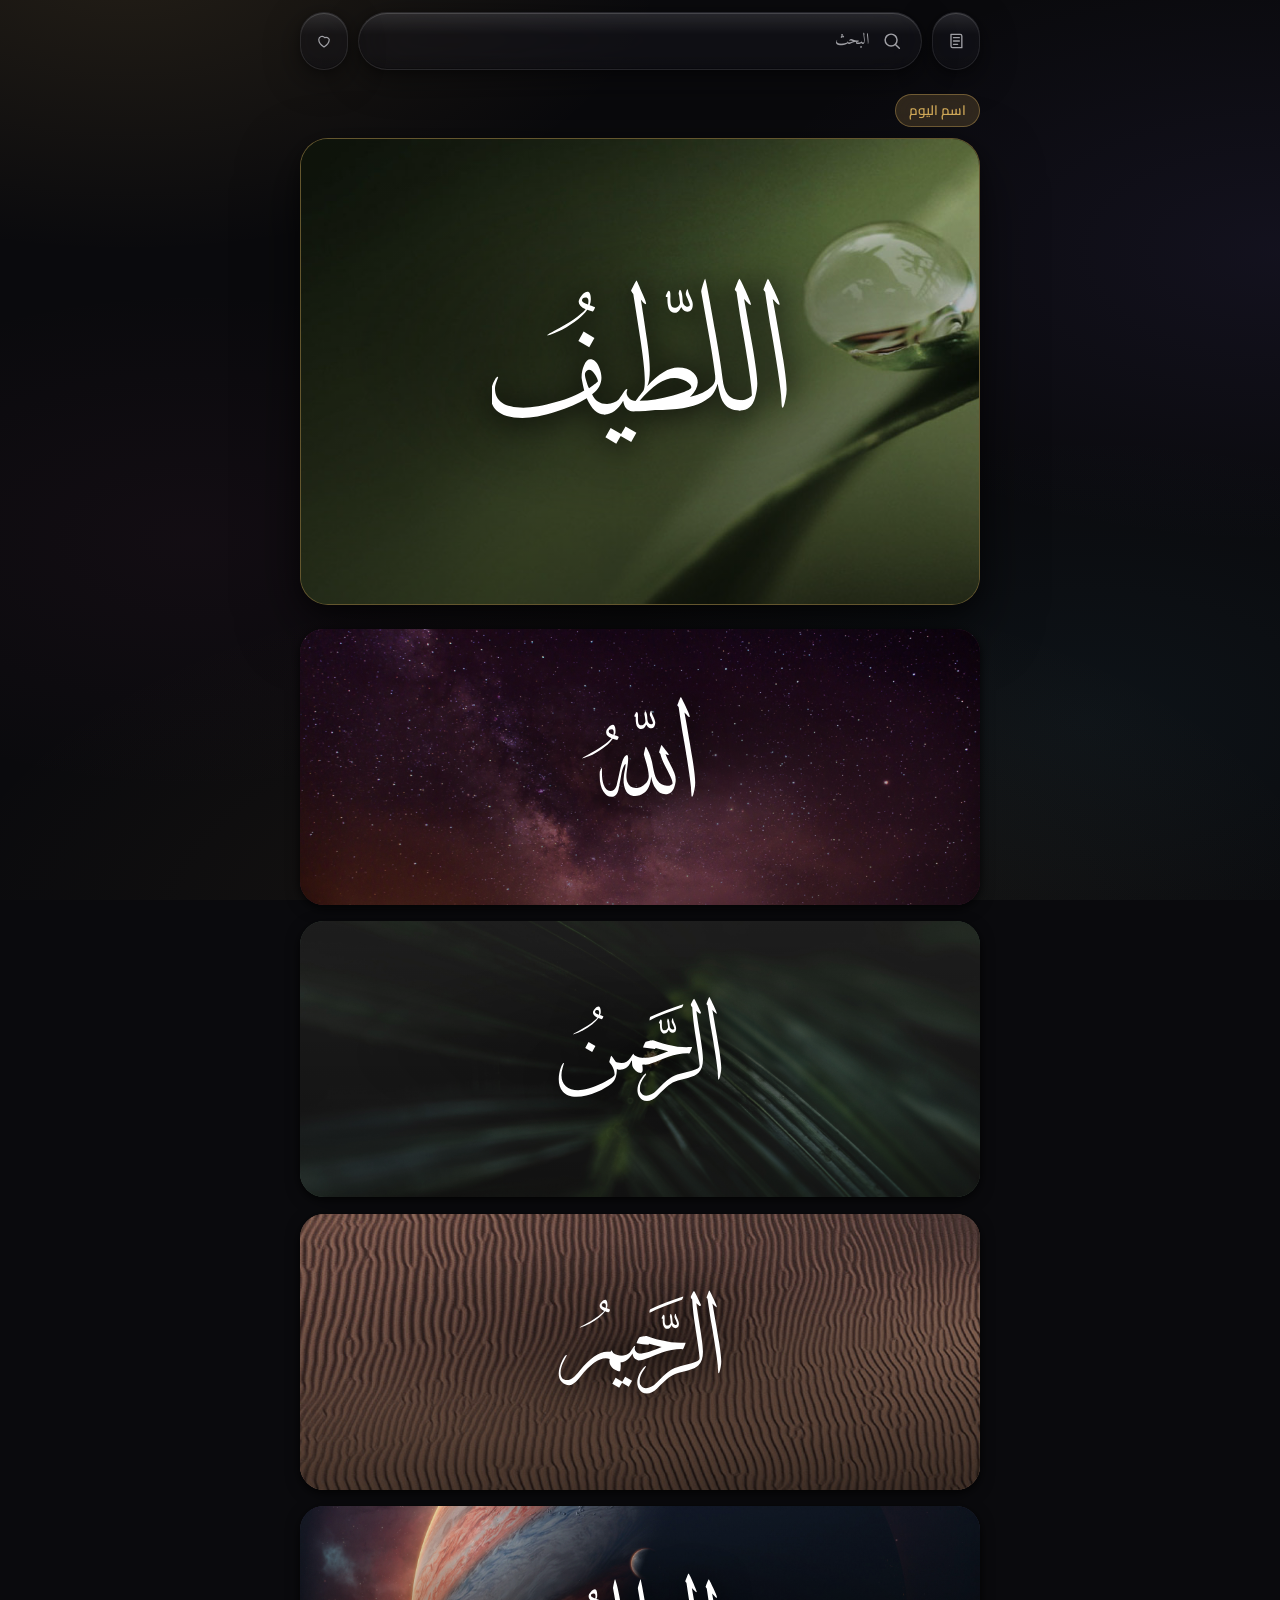
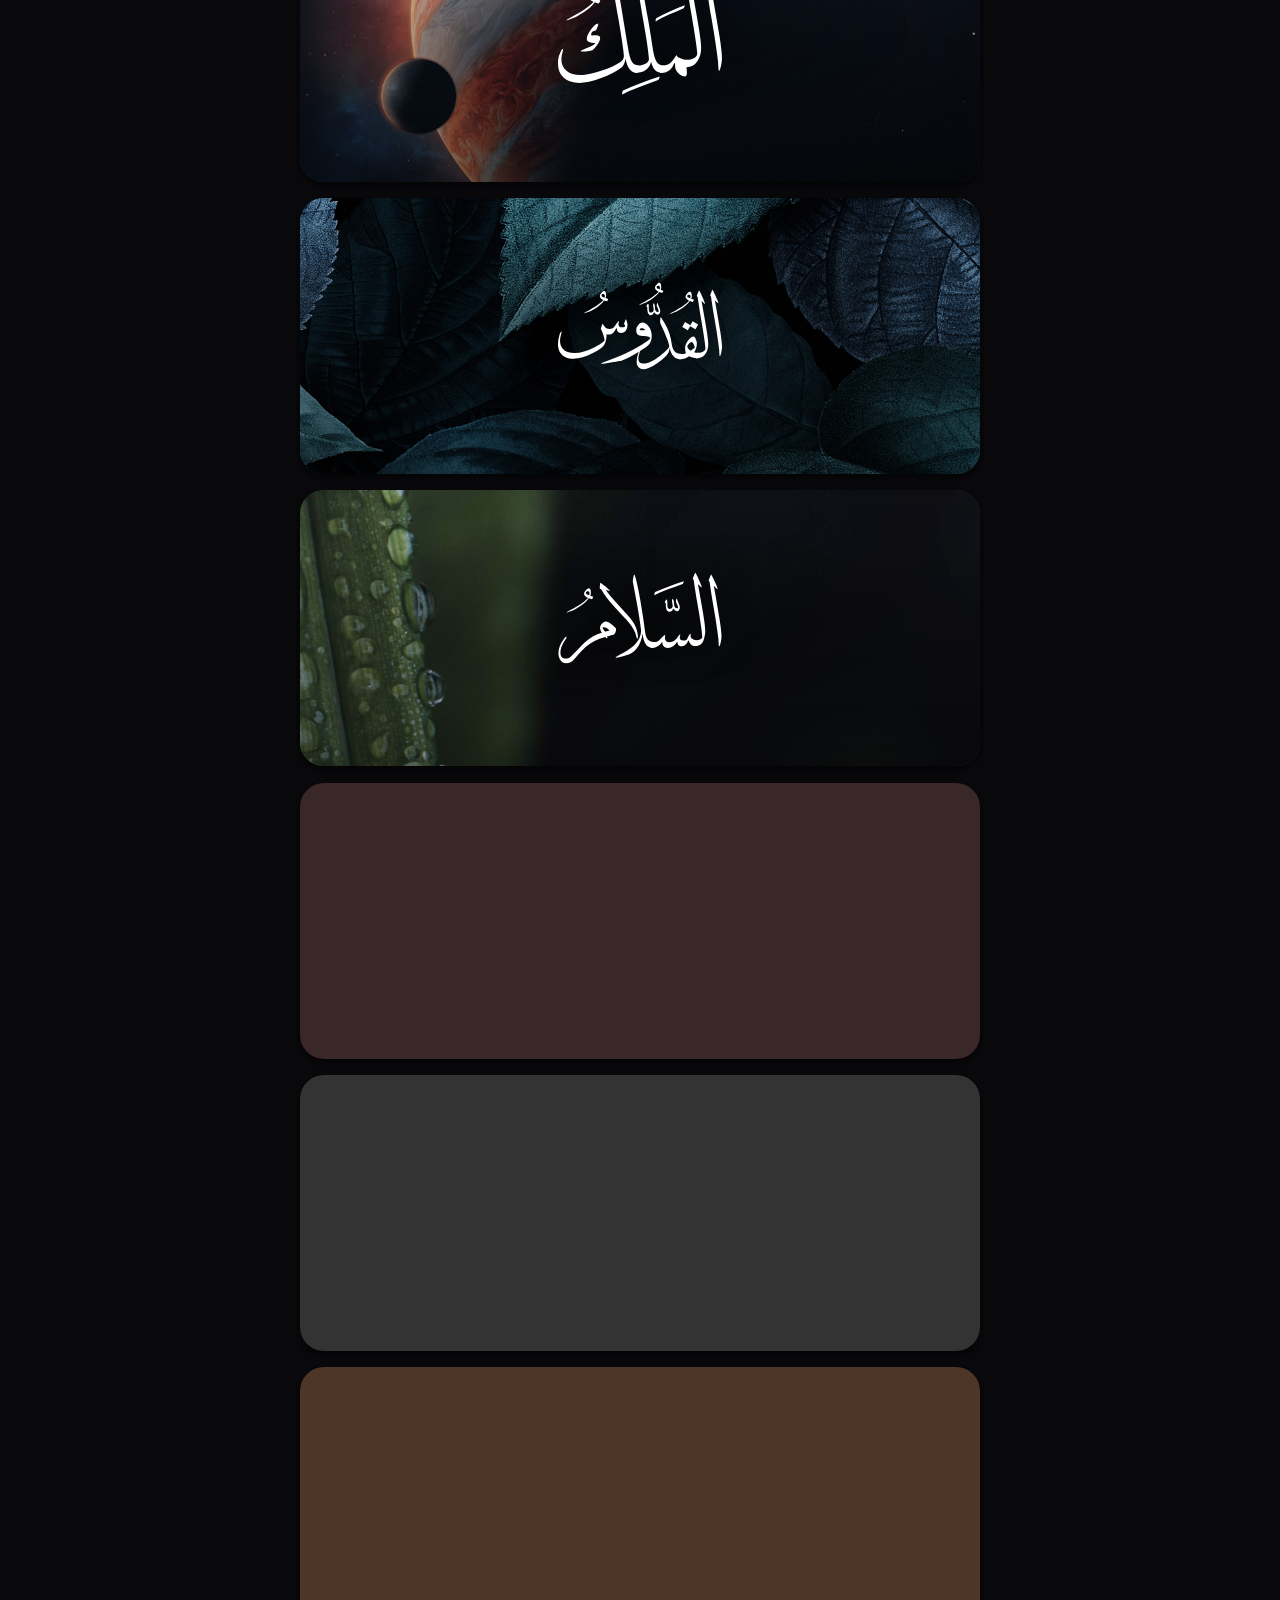
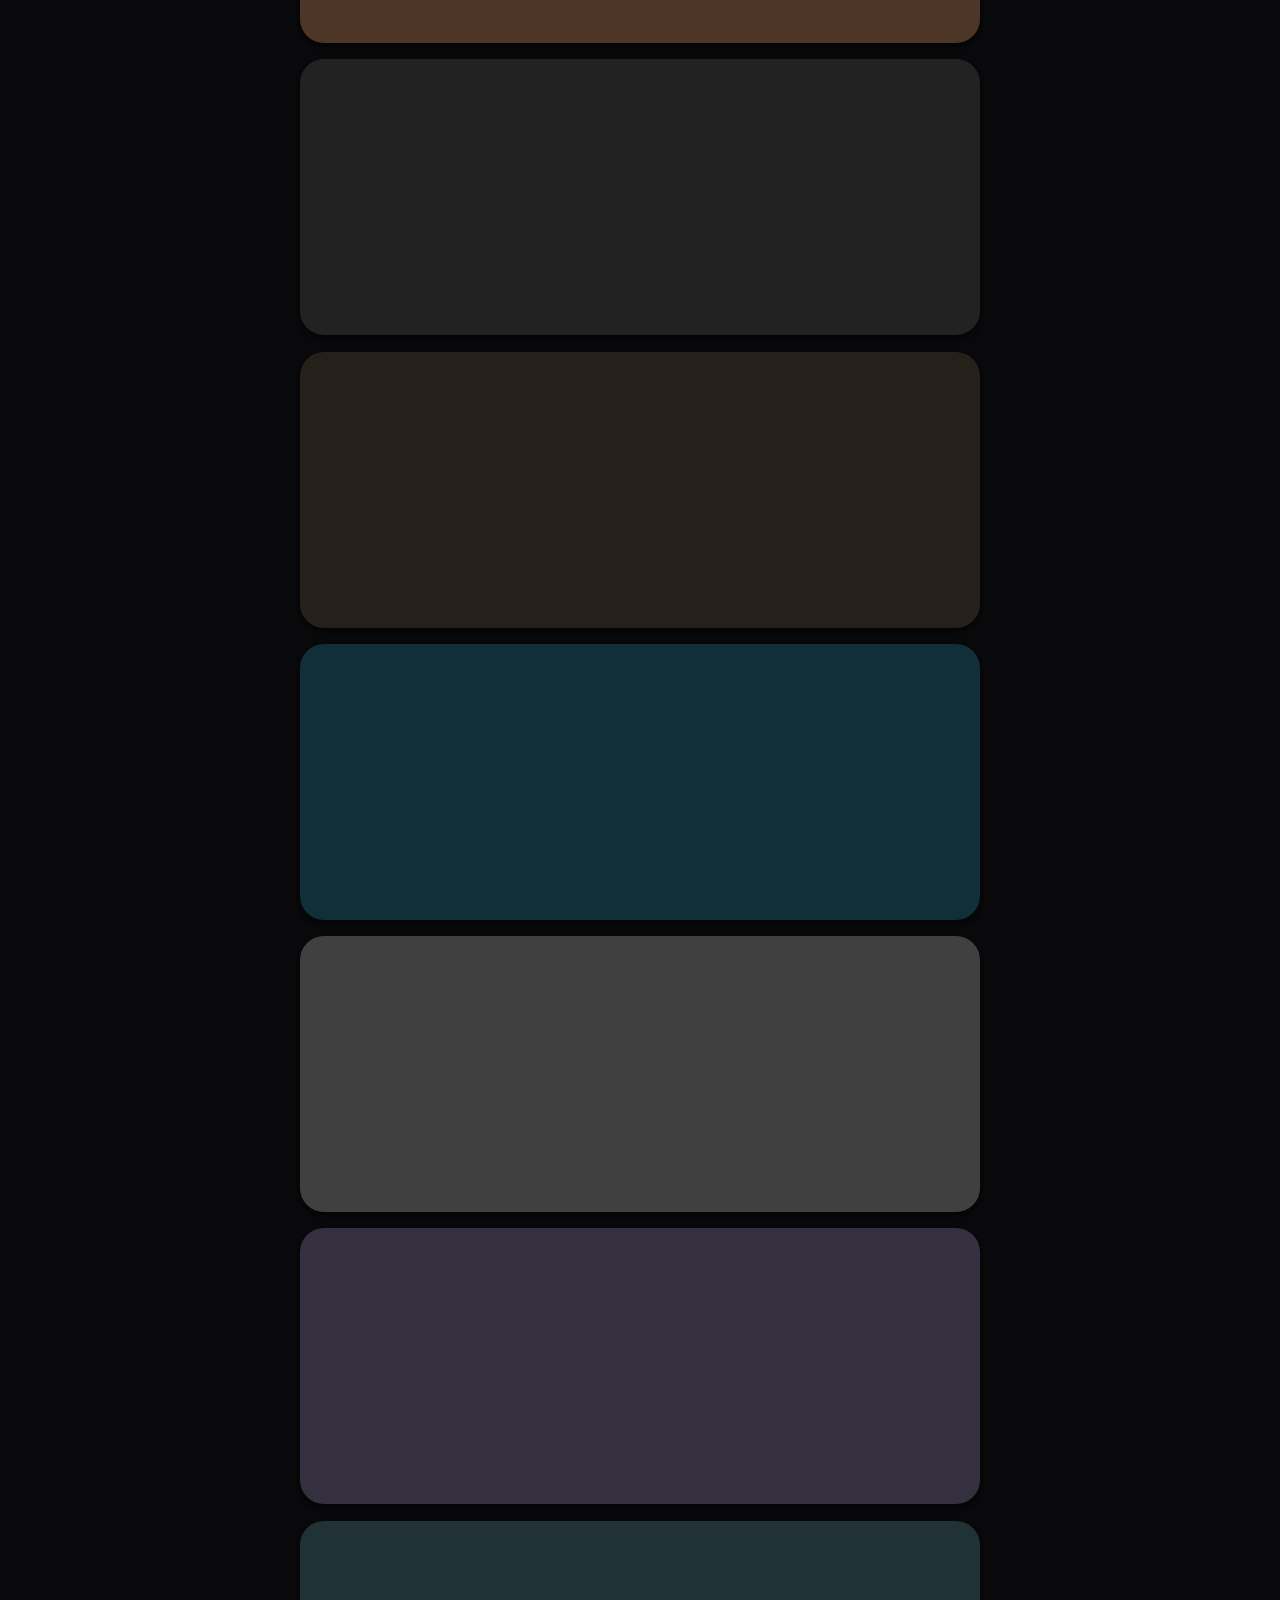
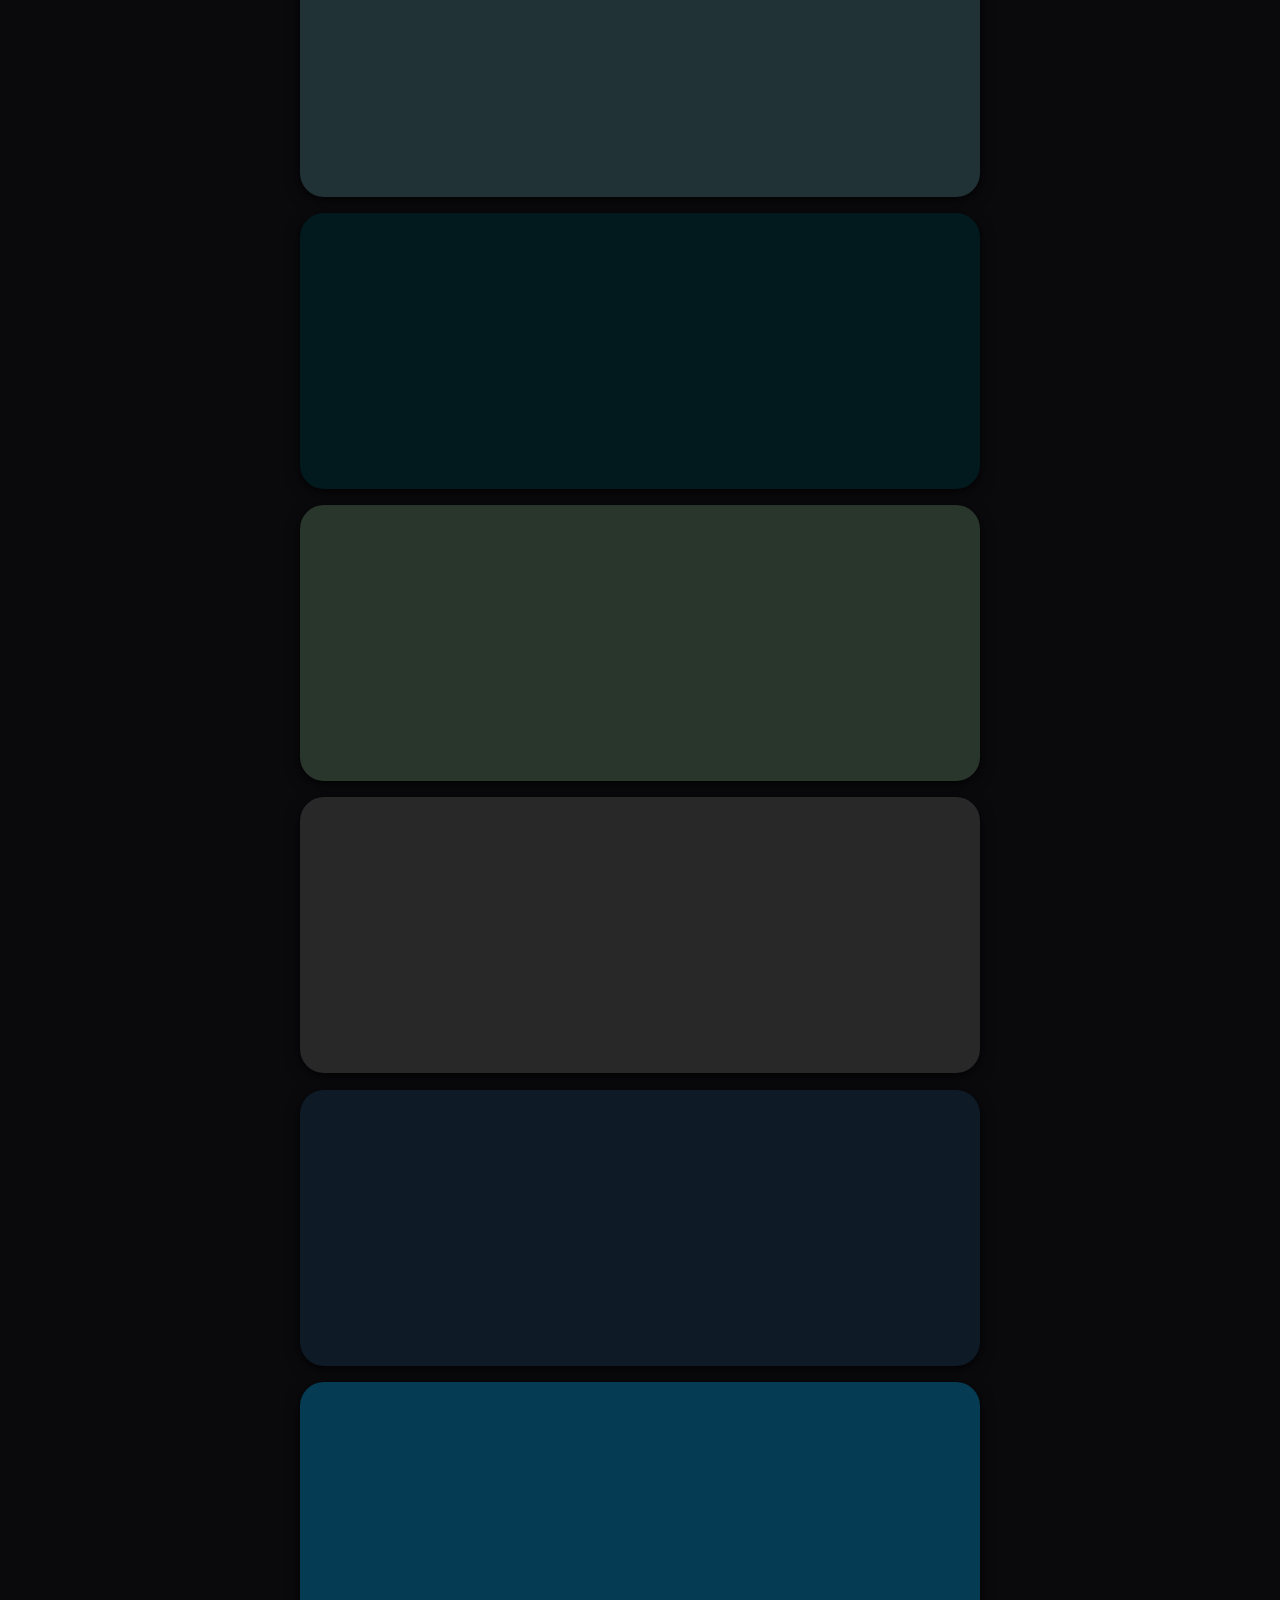
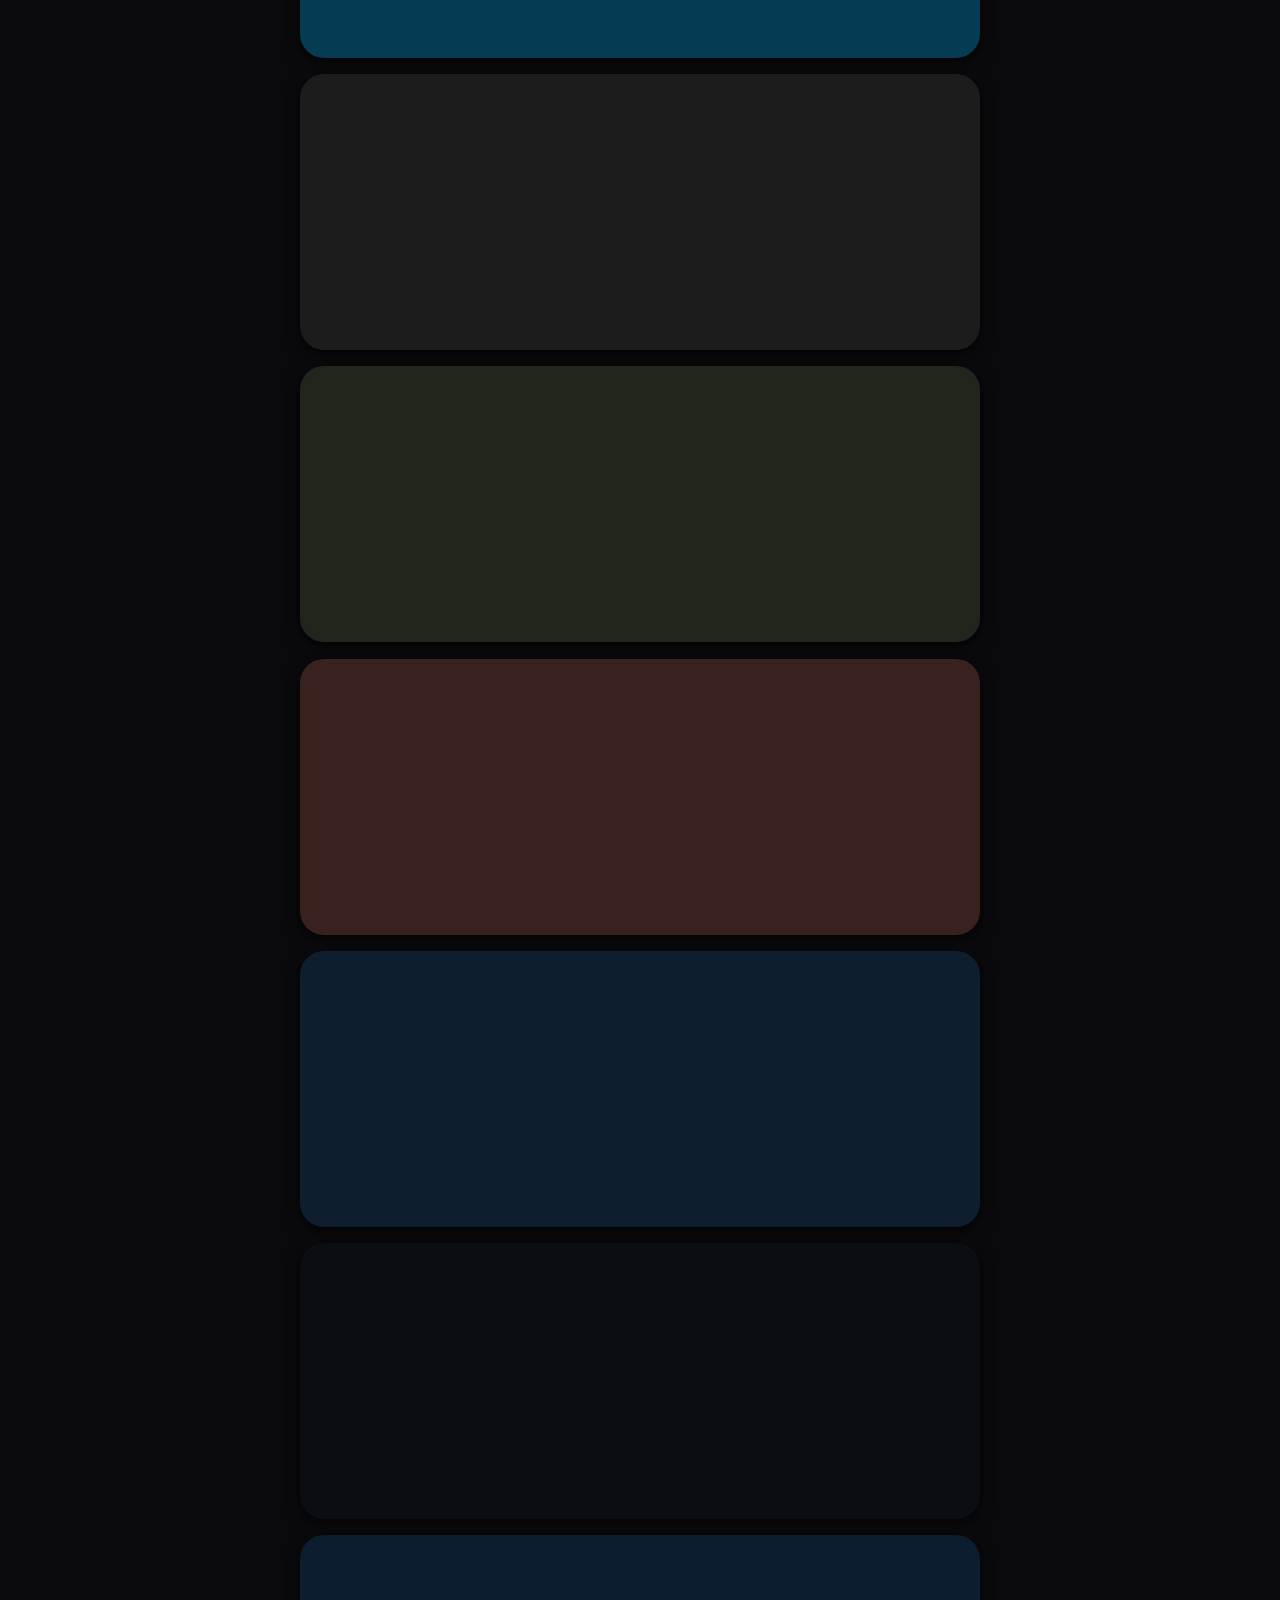
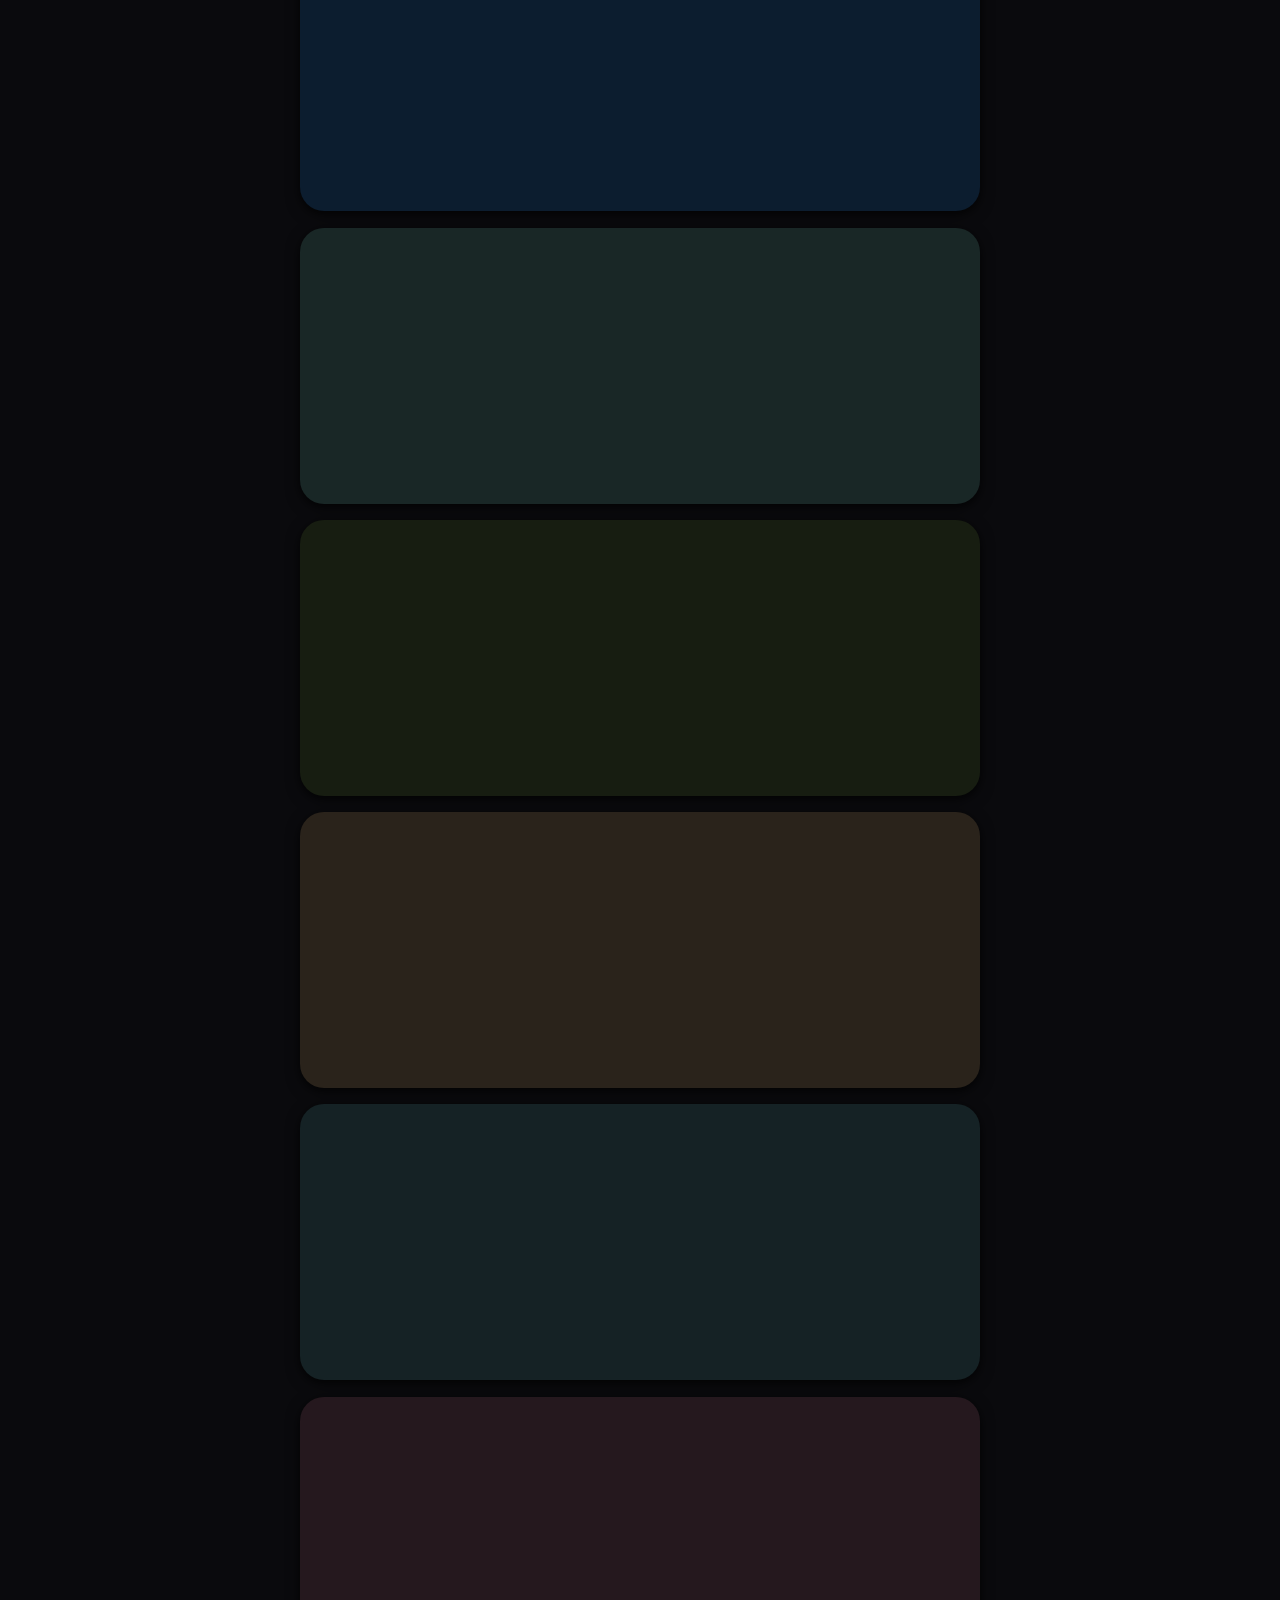
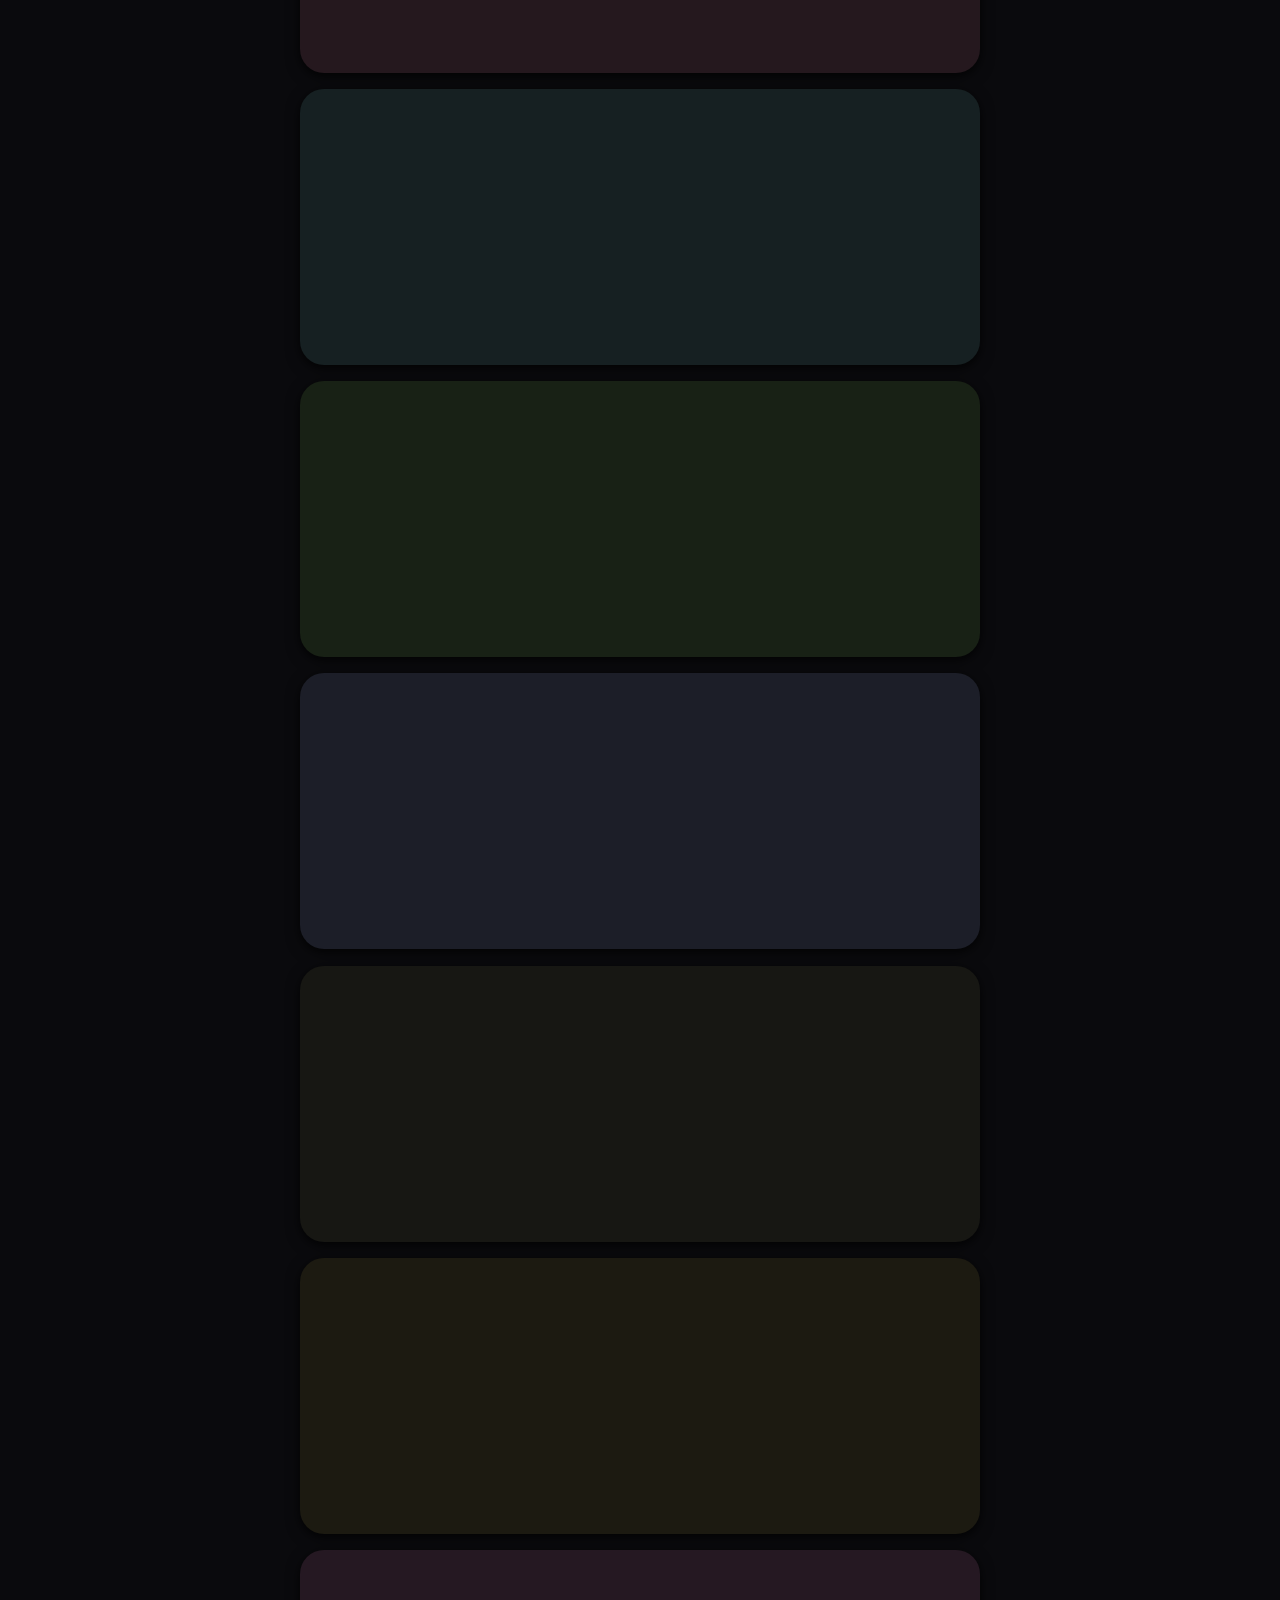
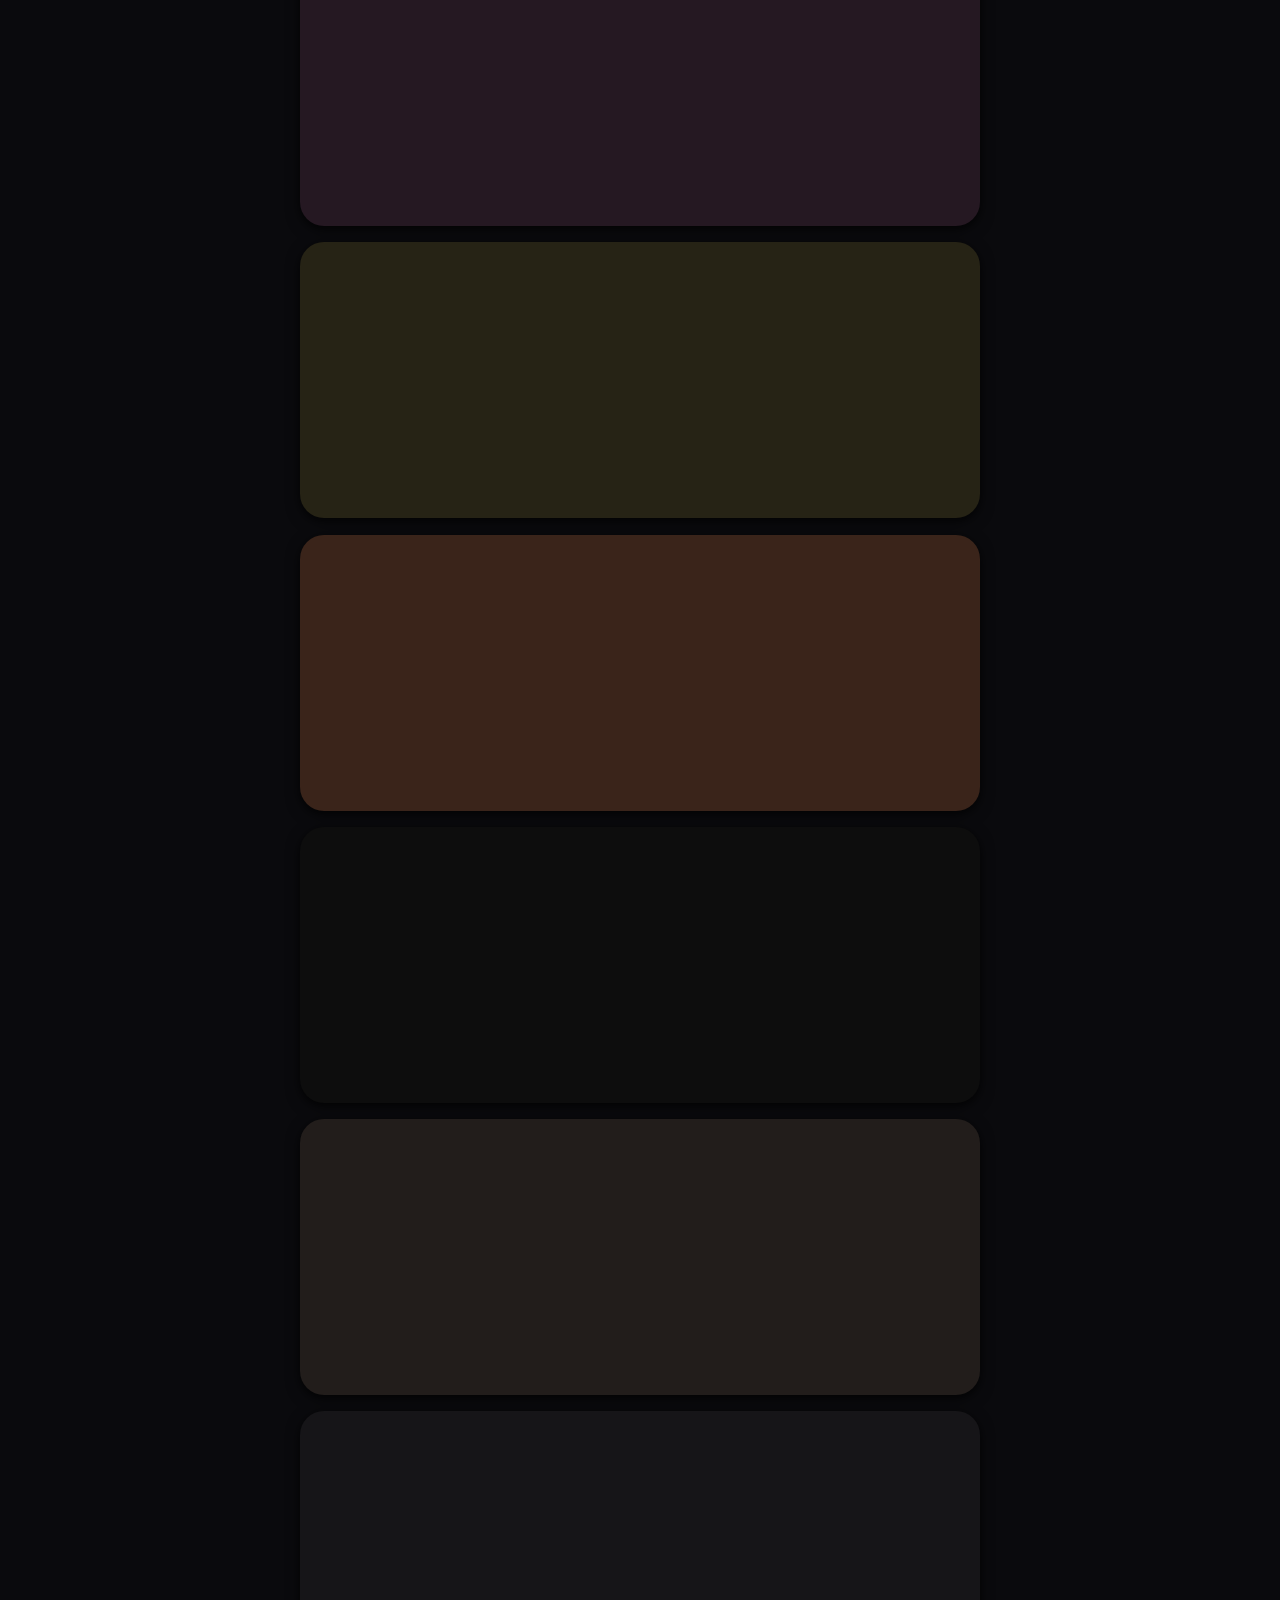
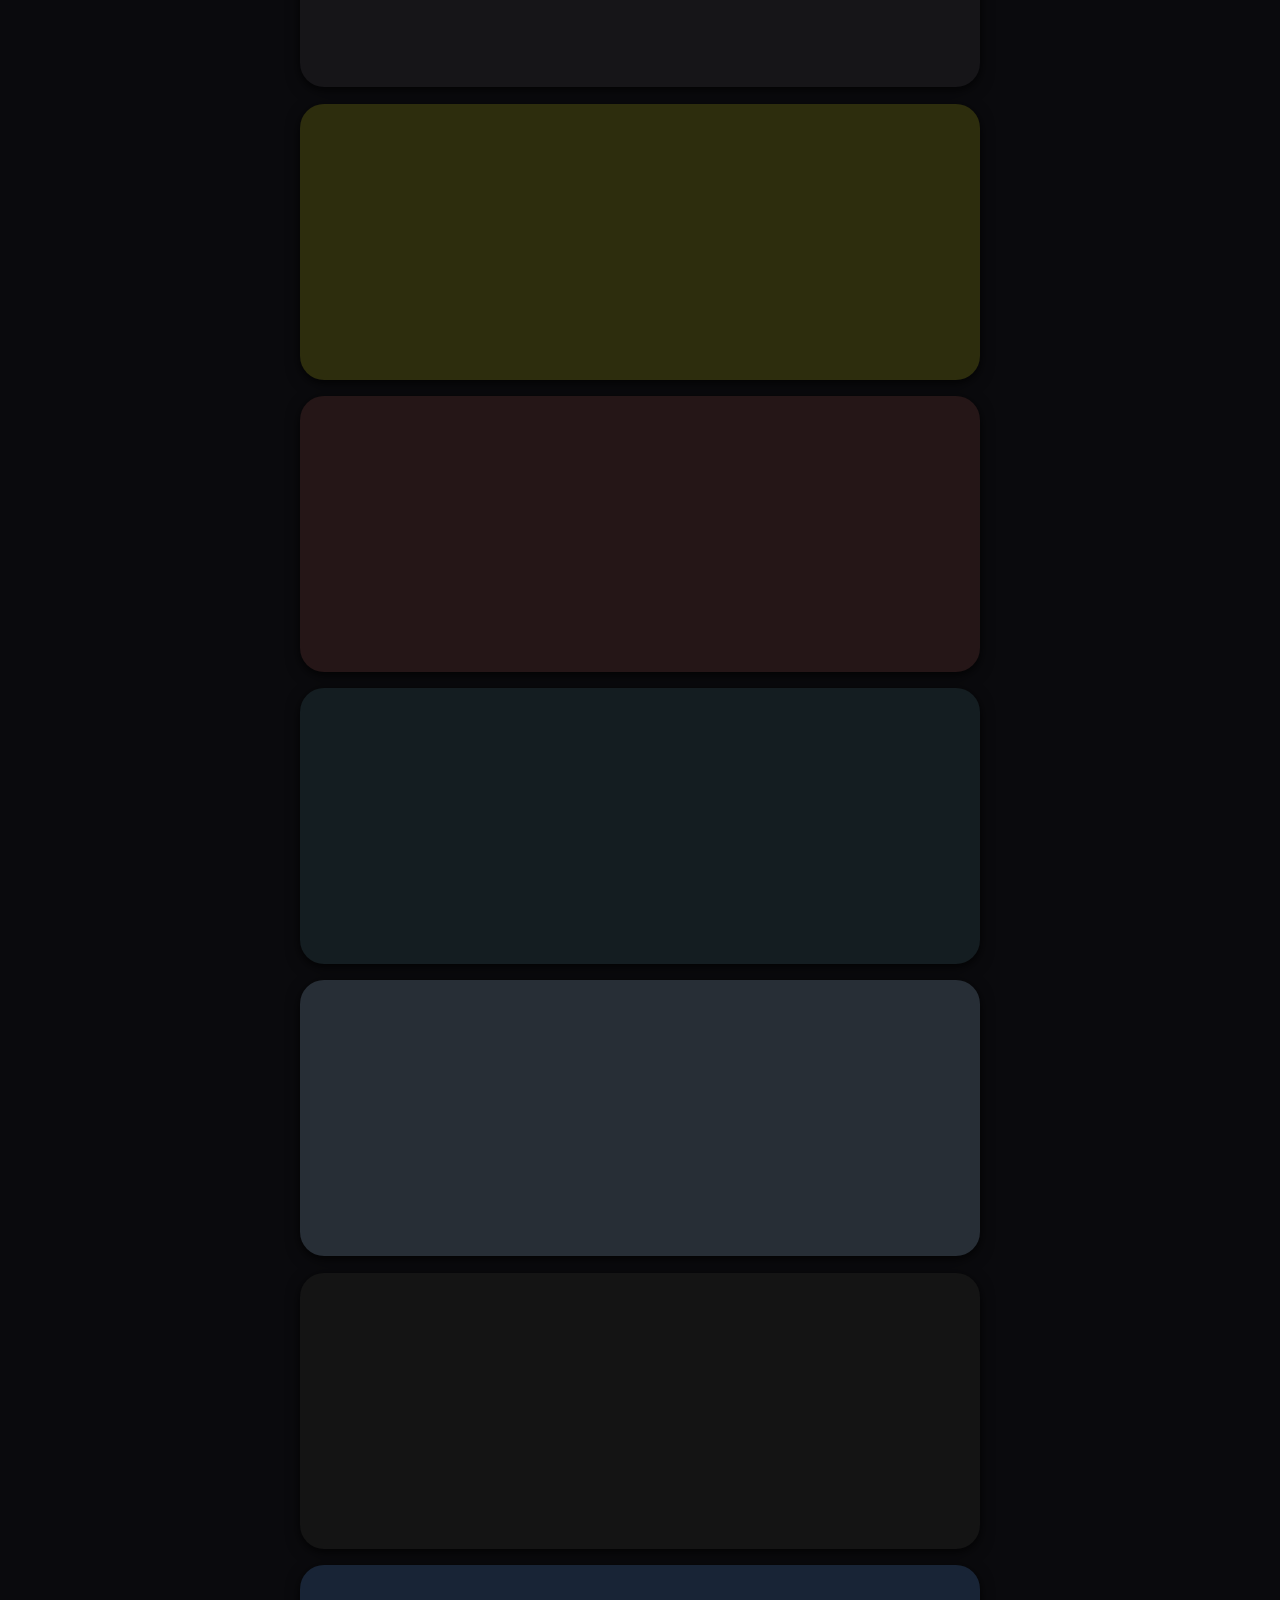
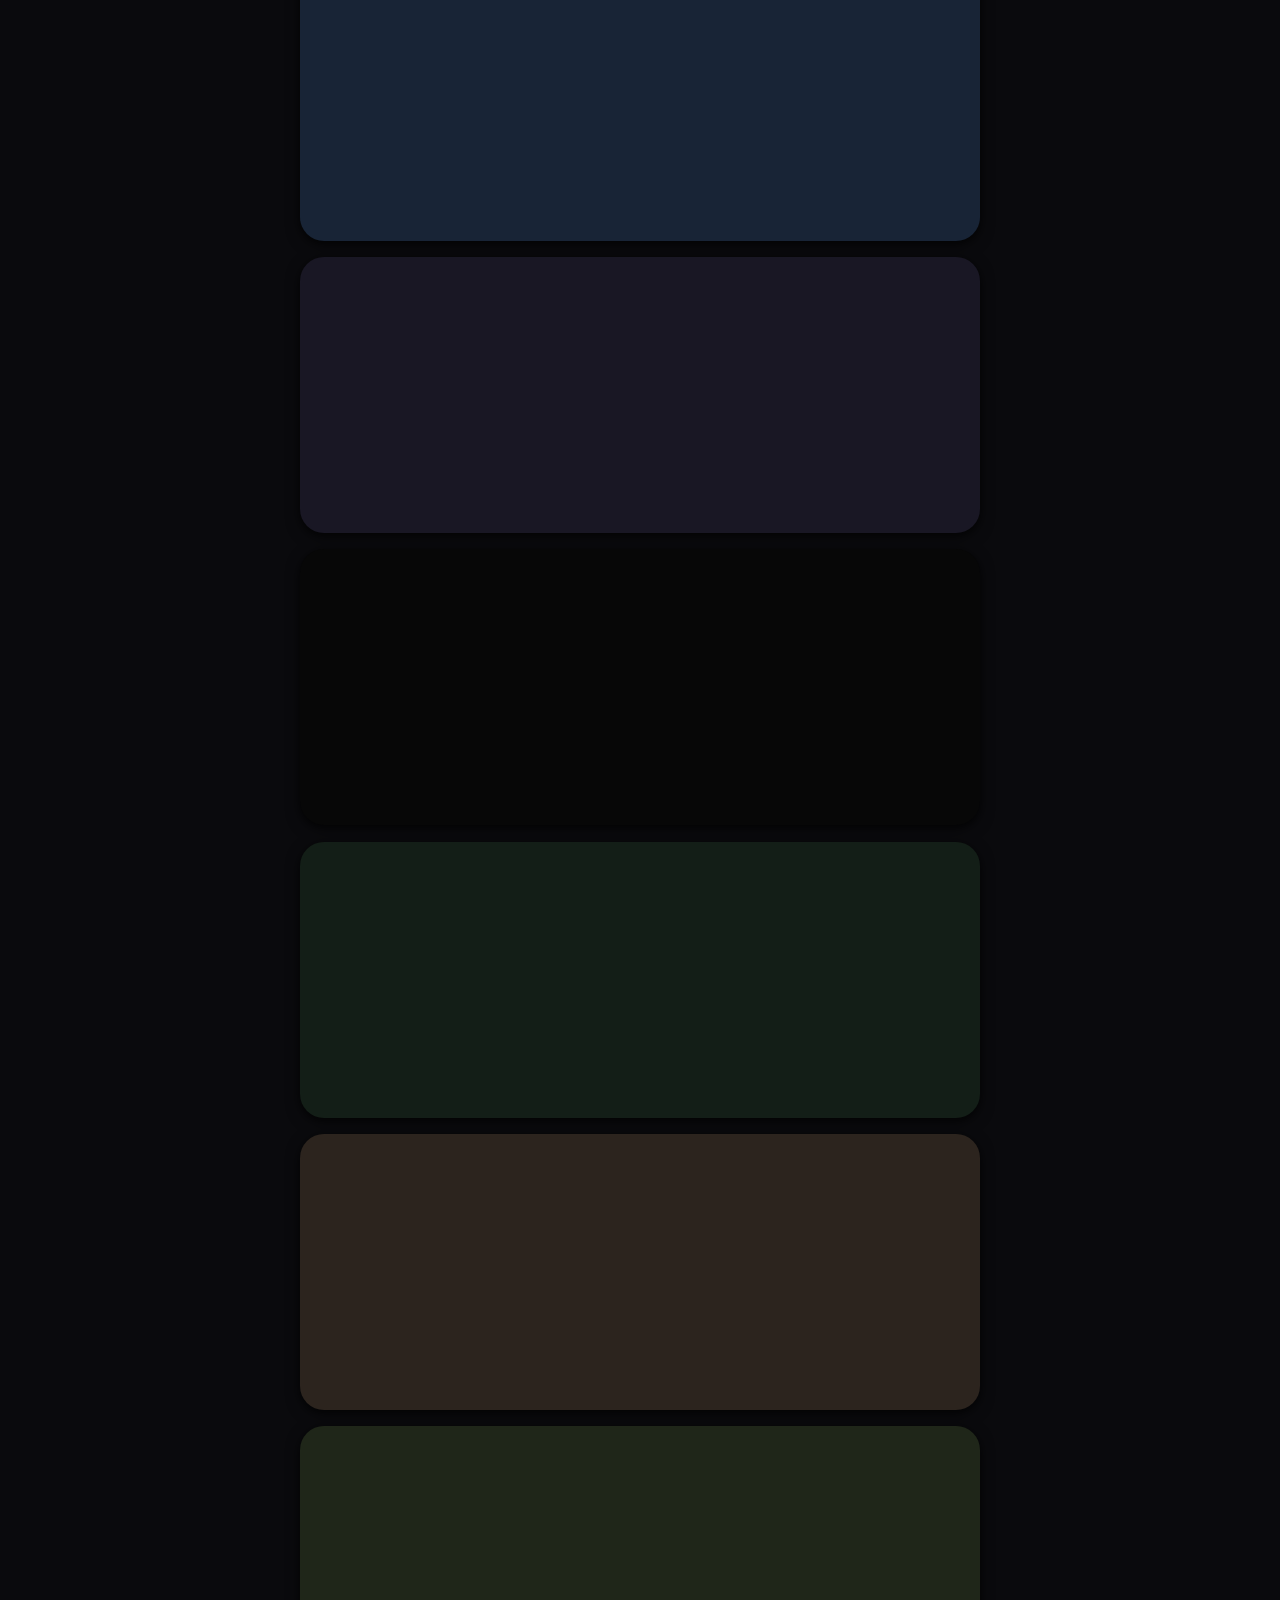
==== commit ccdae88d: "Fix "Уламолари" → "Уламолар" in the uz about article The "Are Allah's names only 99?" article opened" ====
--- a/index.html
+++ b/index.html
@@ -33,7 +33,7 @@
       }, { passive: false });
     })();
   </script>
-  <link rel="stylesheet" href="style.css?v=2026052033">
+  <link rel="stylesheet" href="style.css?v=2026052034">
 </head>
 <body>
   <a class="skip-link" href="#main">Skip to content</a>
@@ -75,7 +75,7 @@
 
   <div id="toast" class="toast" role="status" aria-live="polite" hidden></div>
 
-  <script type="module" src="app.js?v=2026052033"></script>
+  <script type="module" src="app.js?v=2026052034"></script>
   <script>
     if ('serviceWorker' in navigator) {
       window.addEventListener('load', function () {
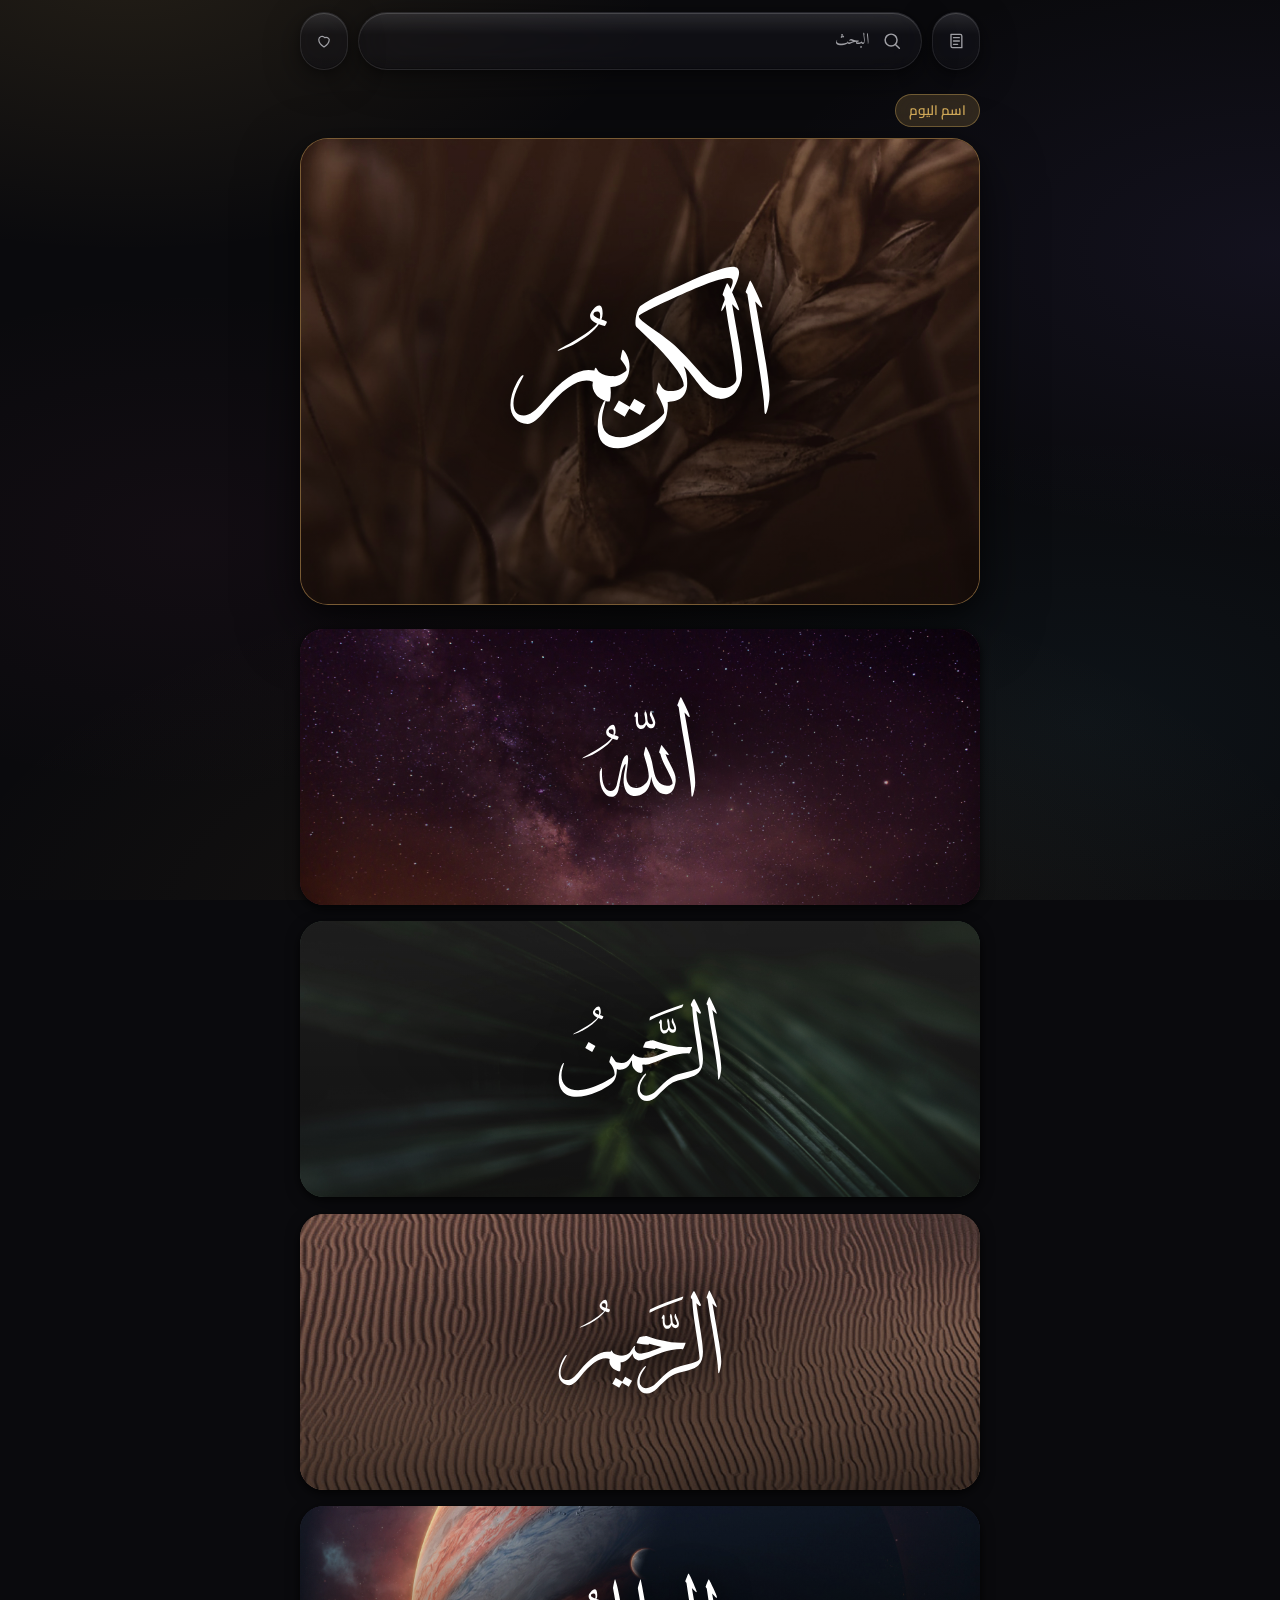
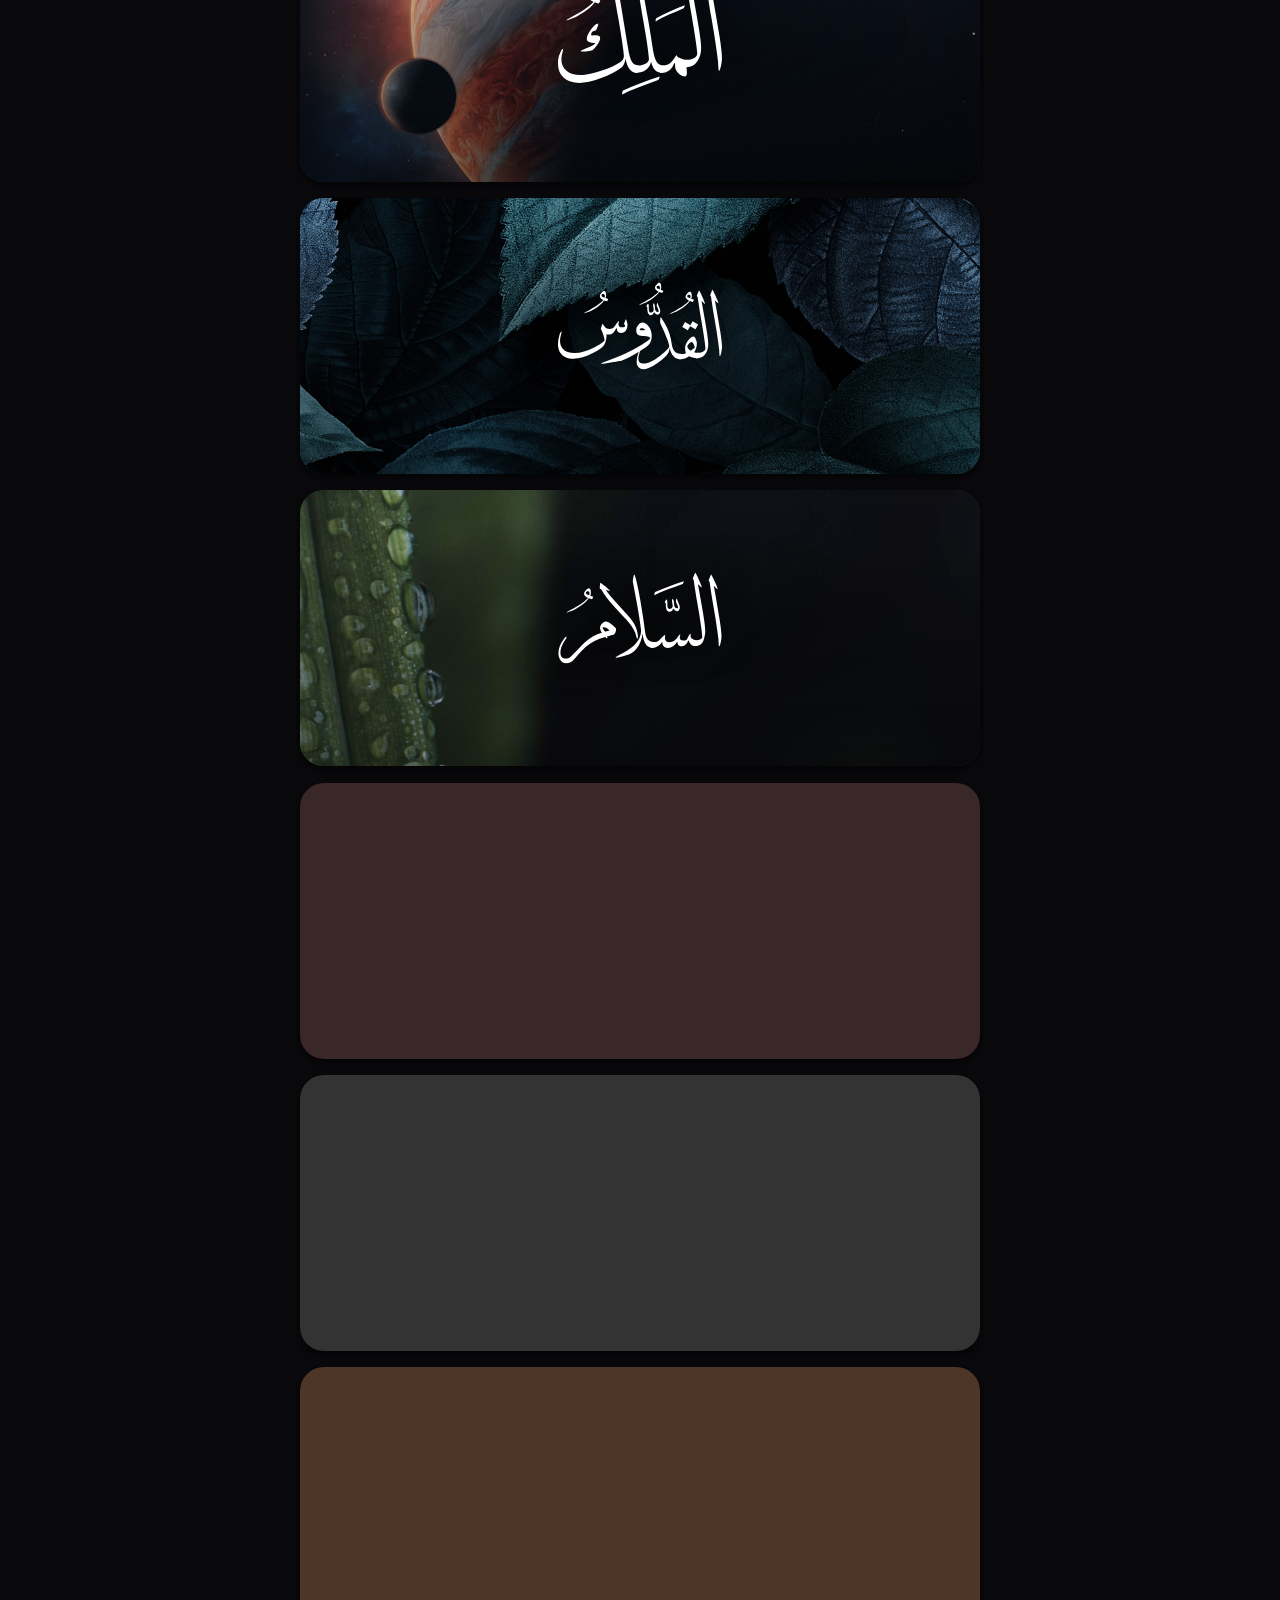
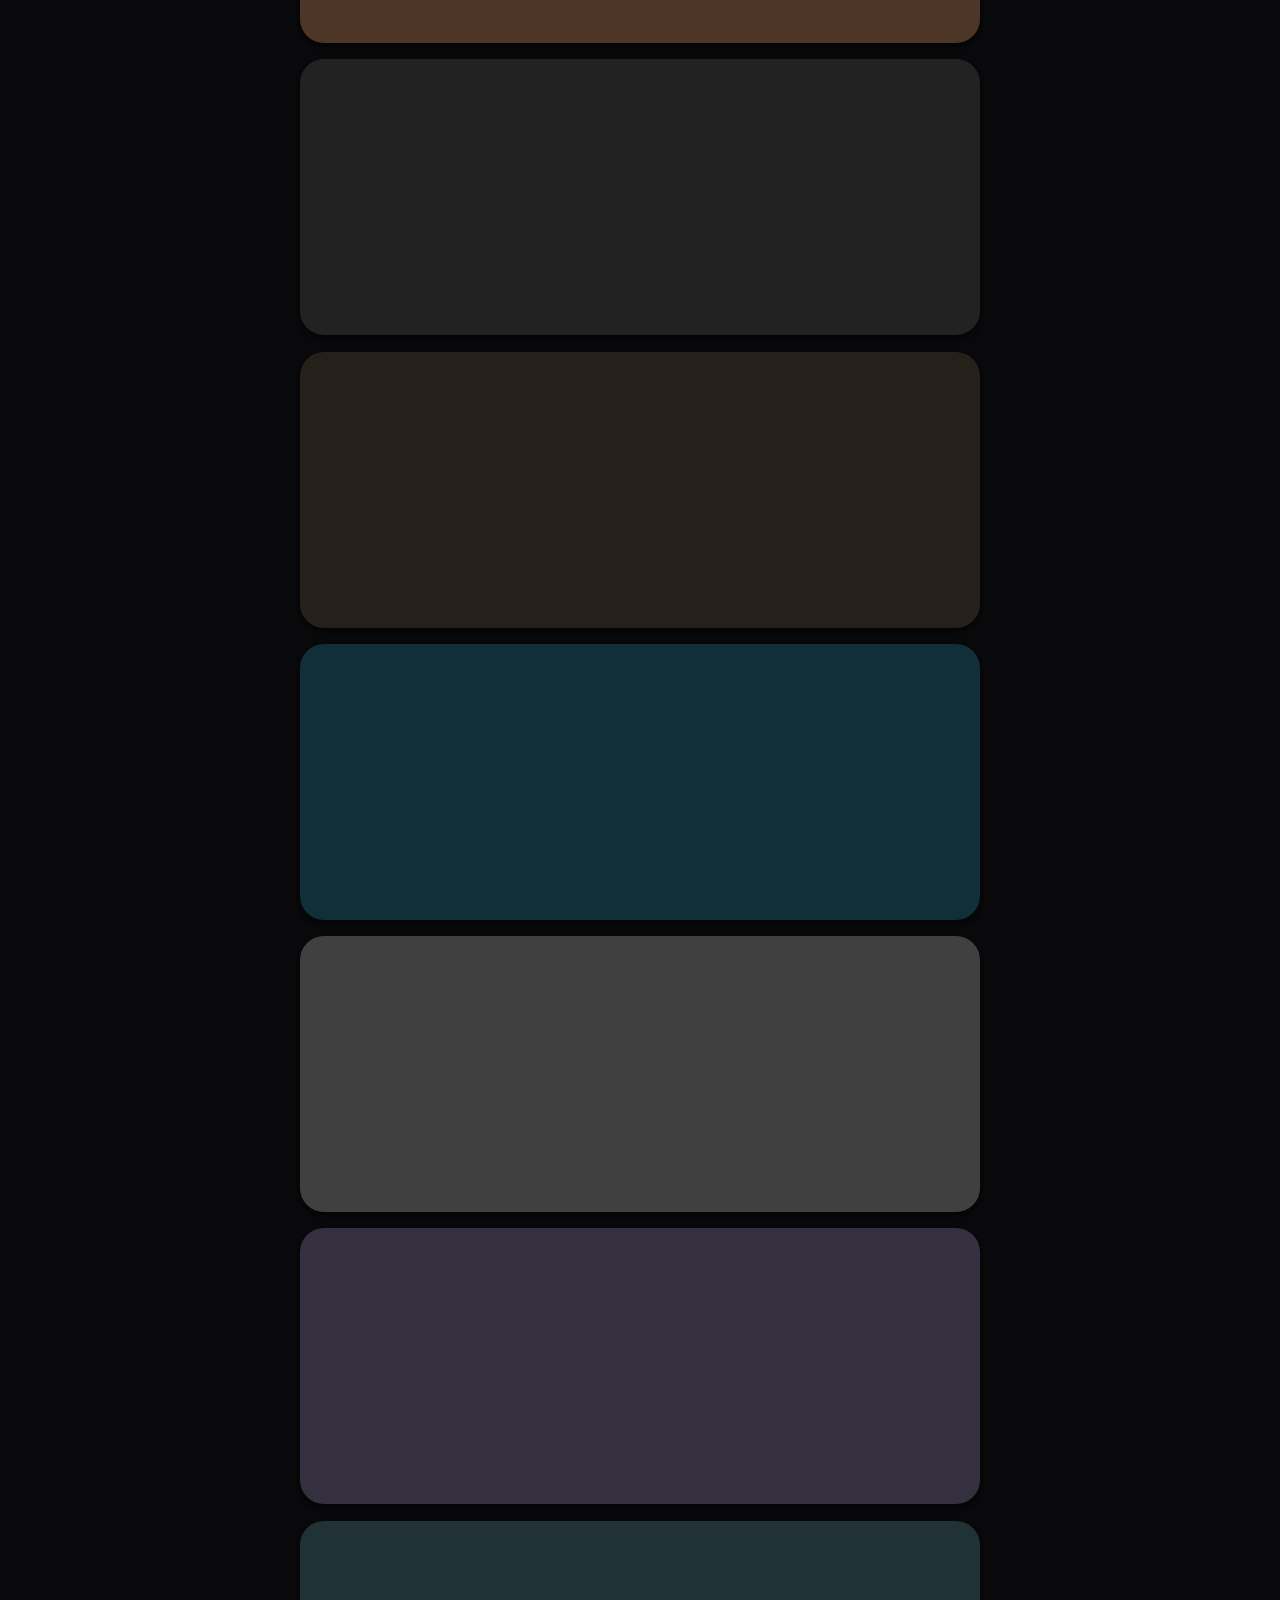
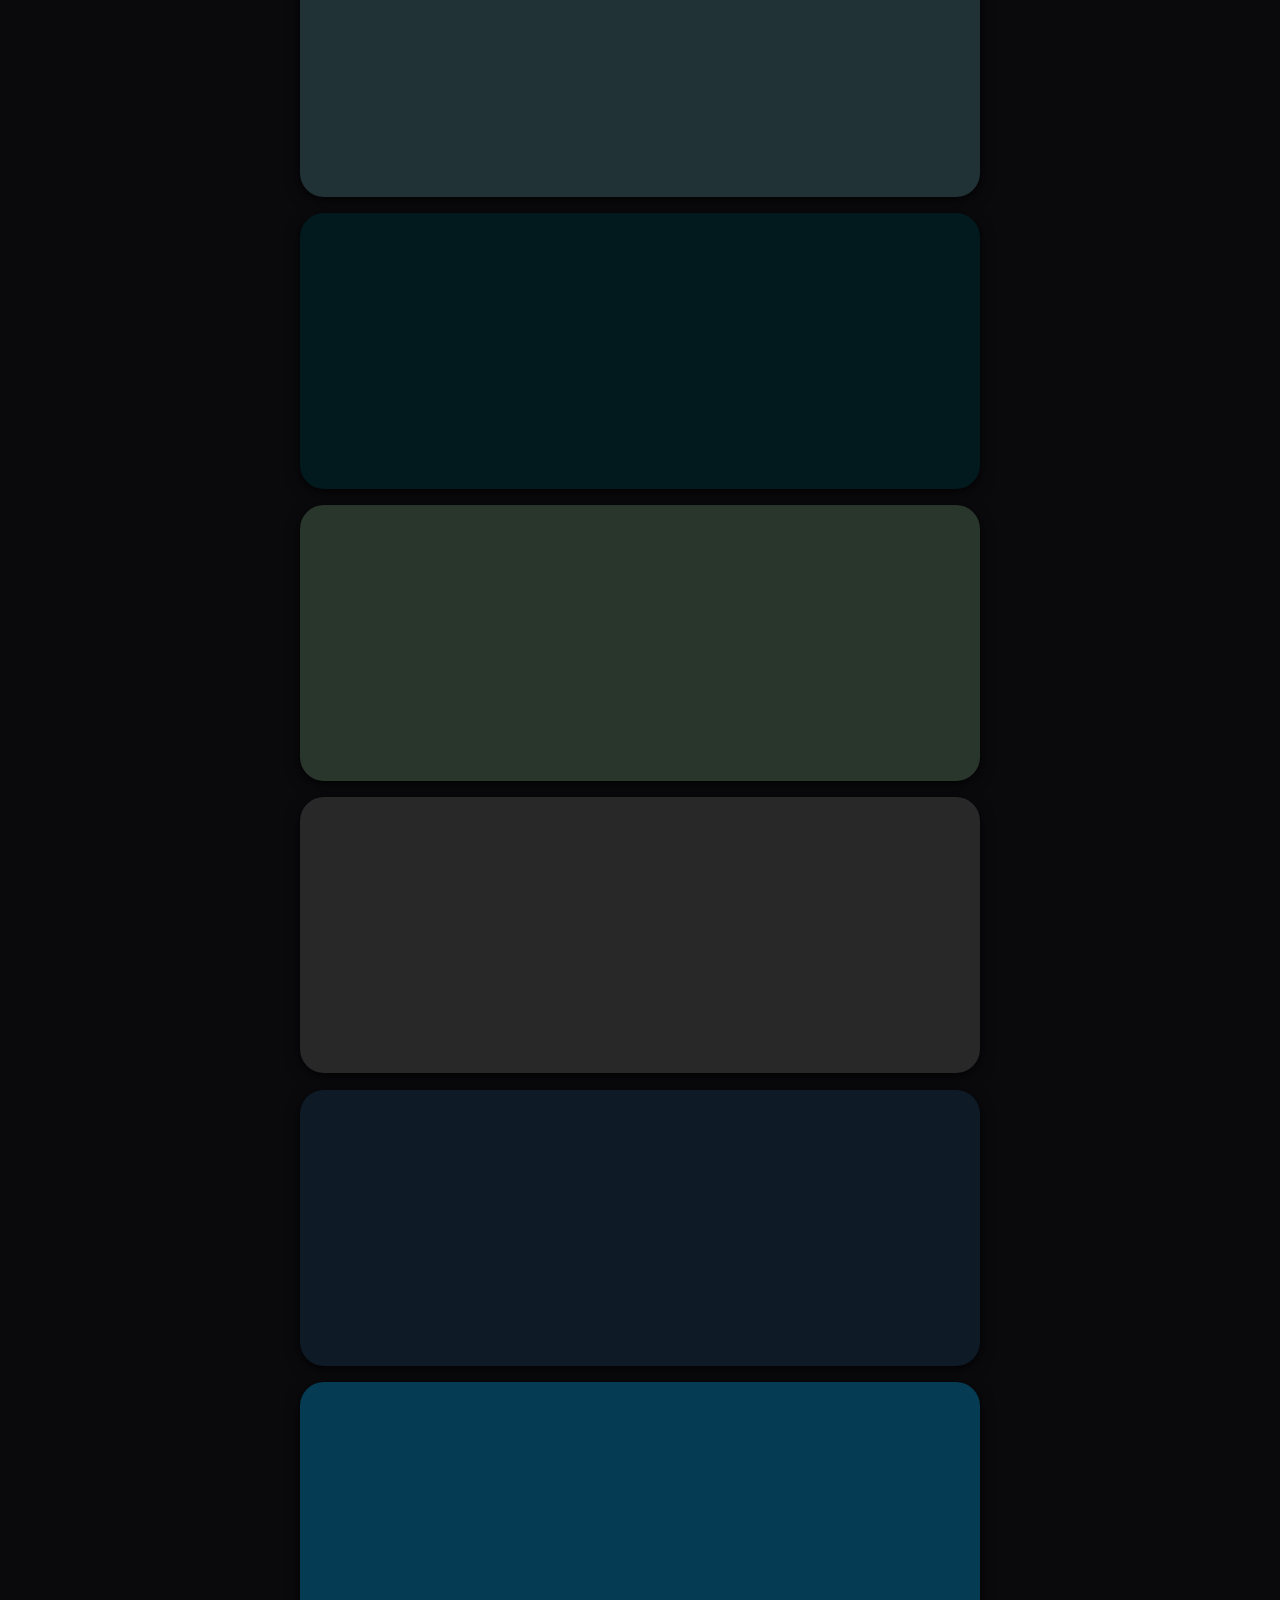
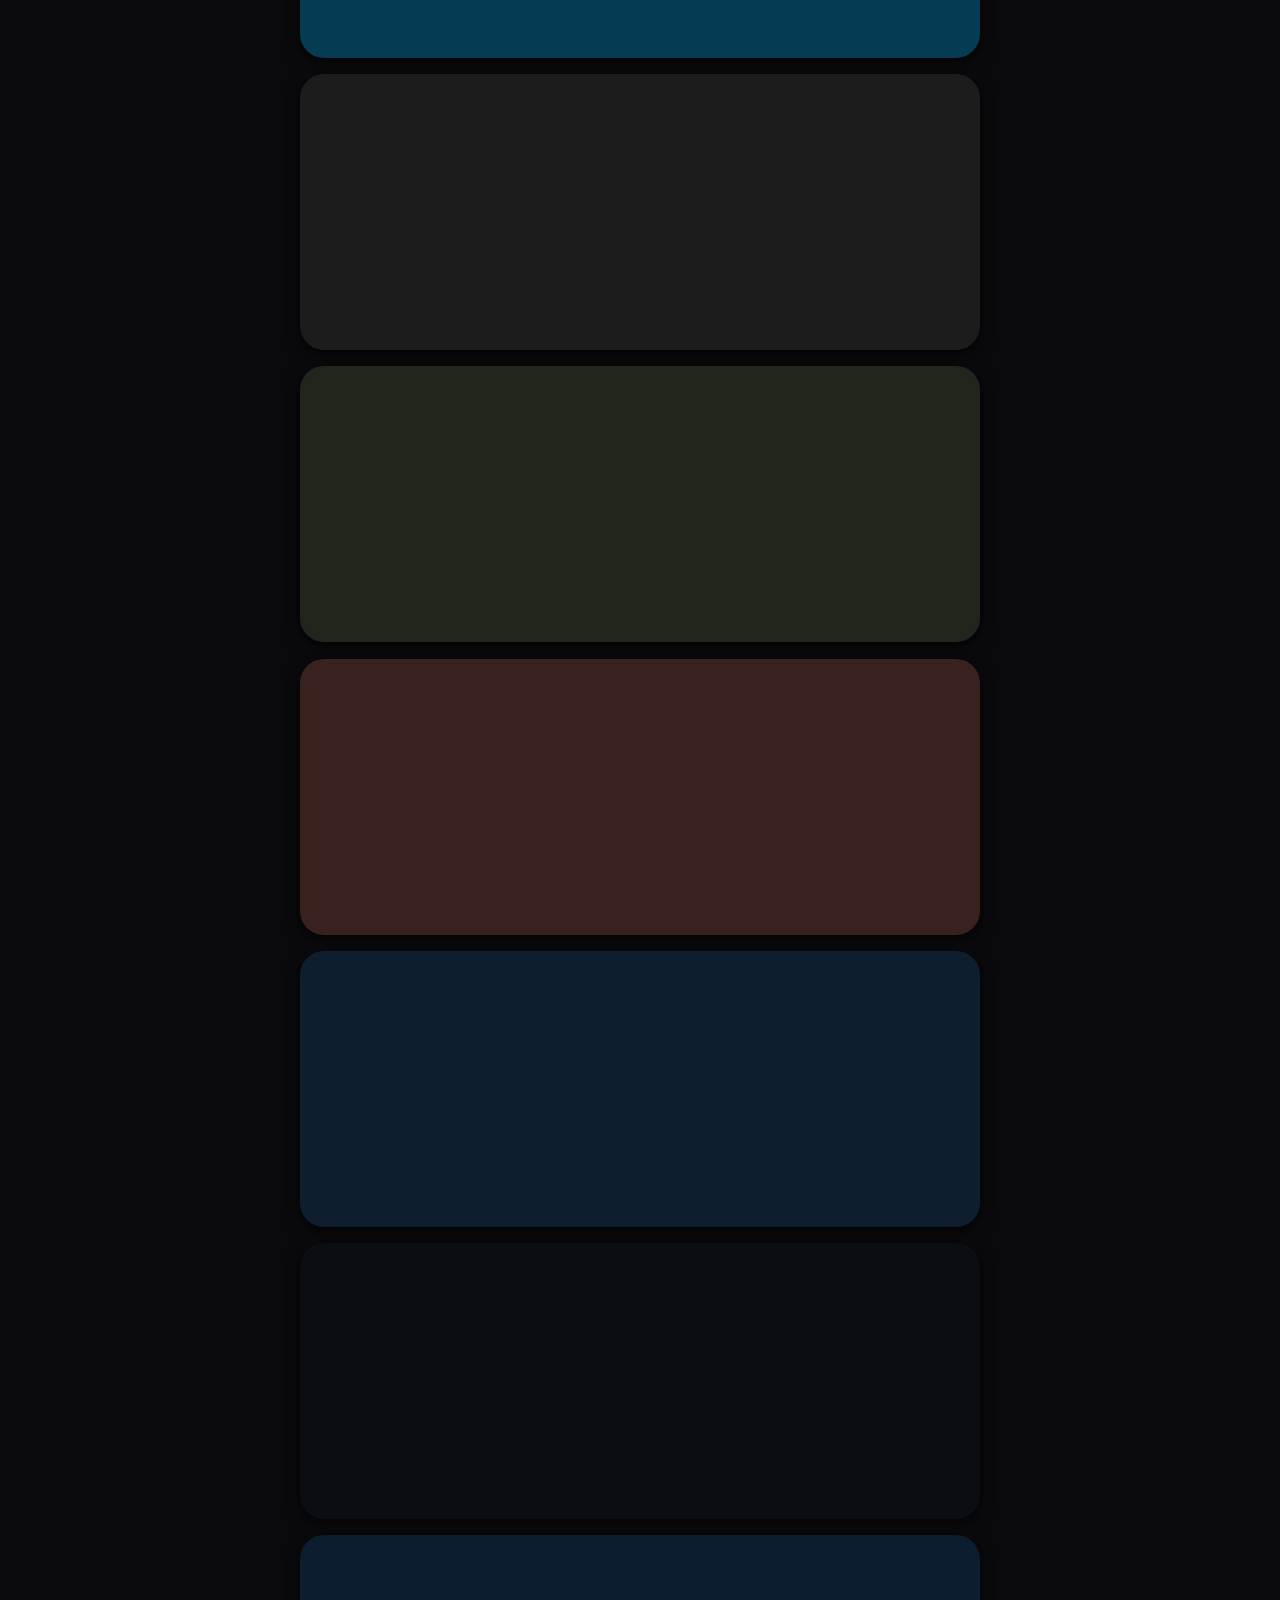
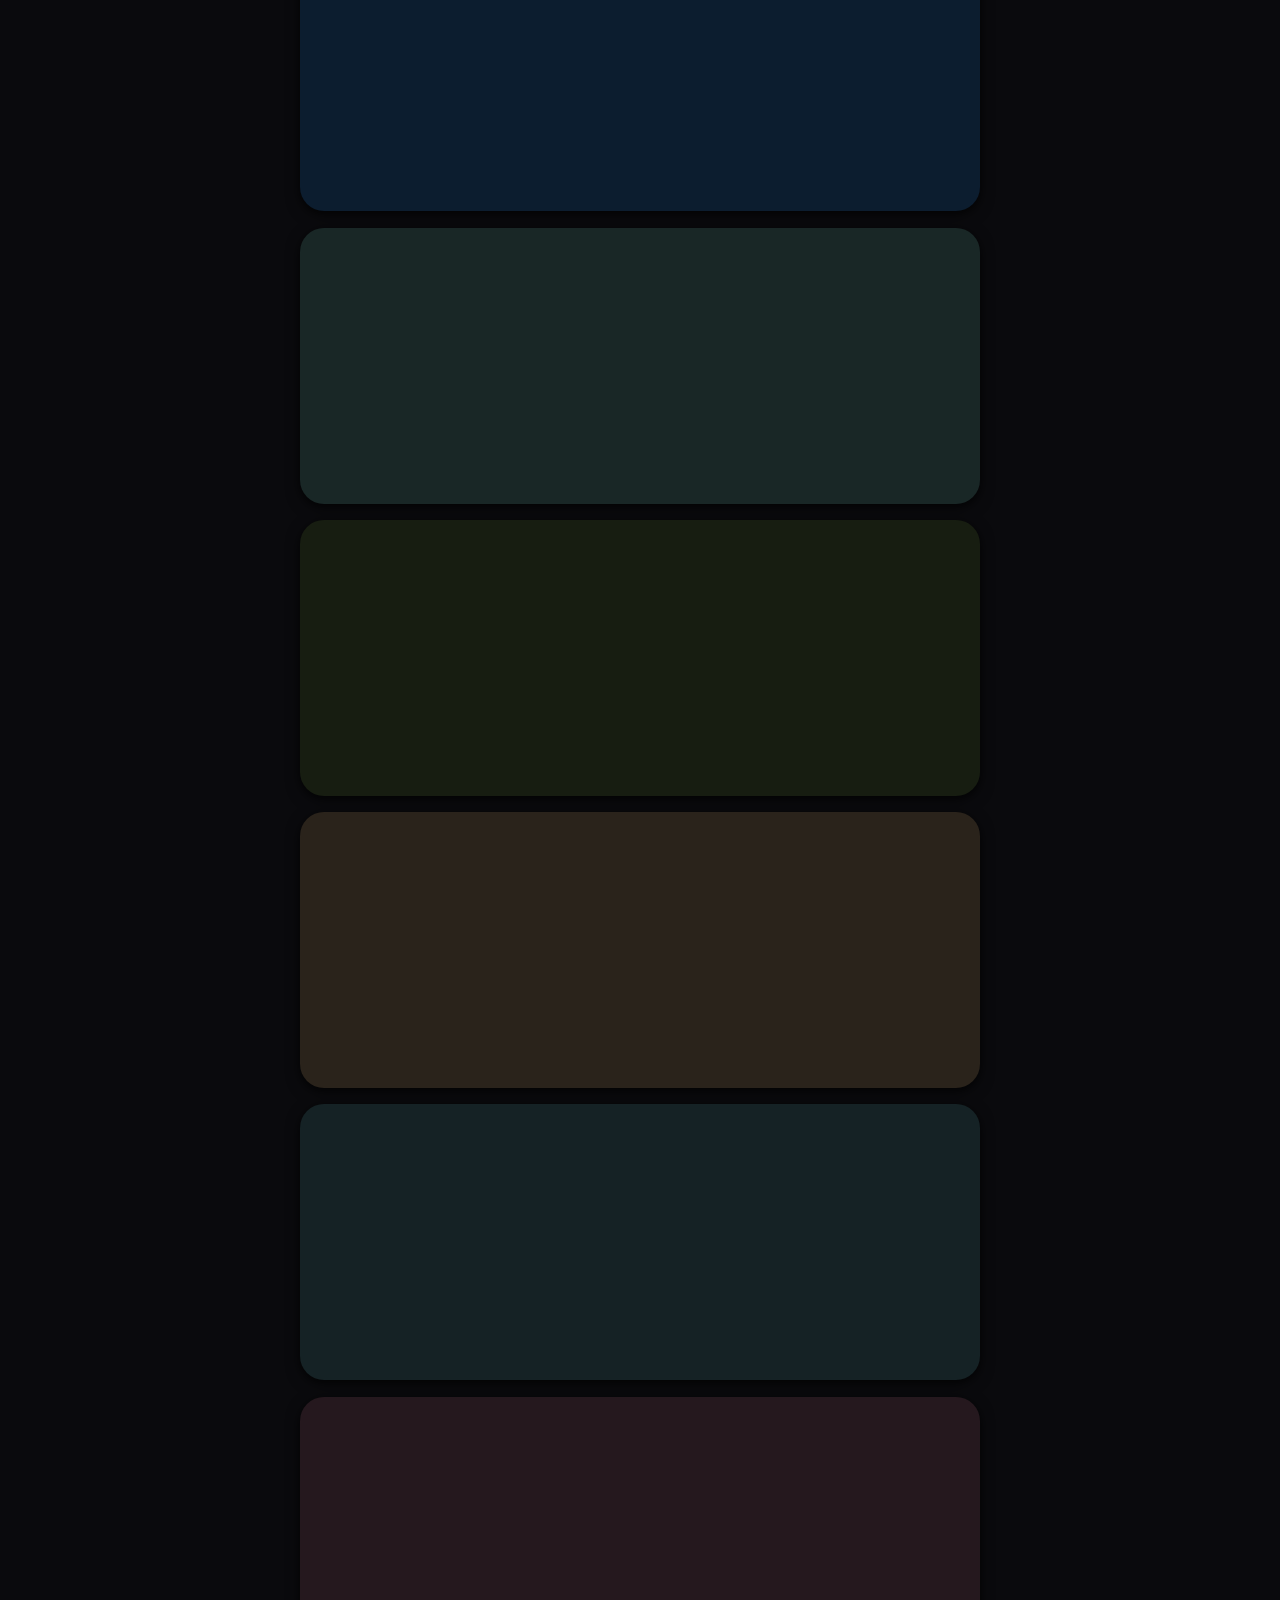
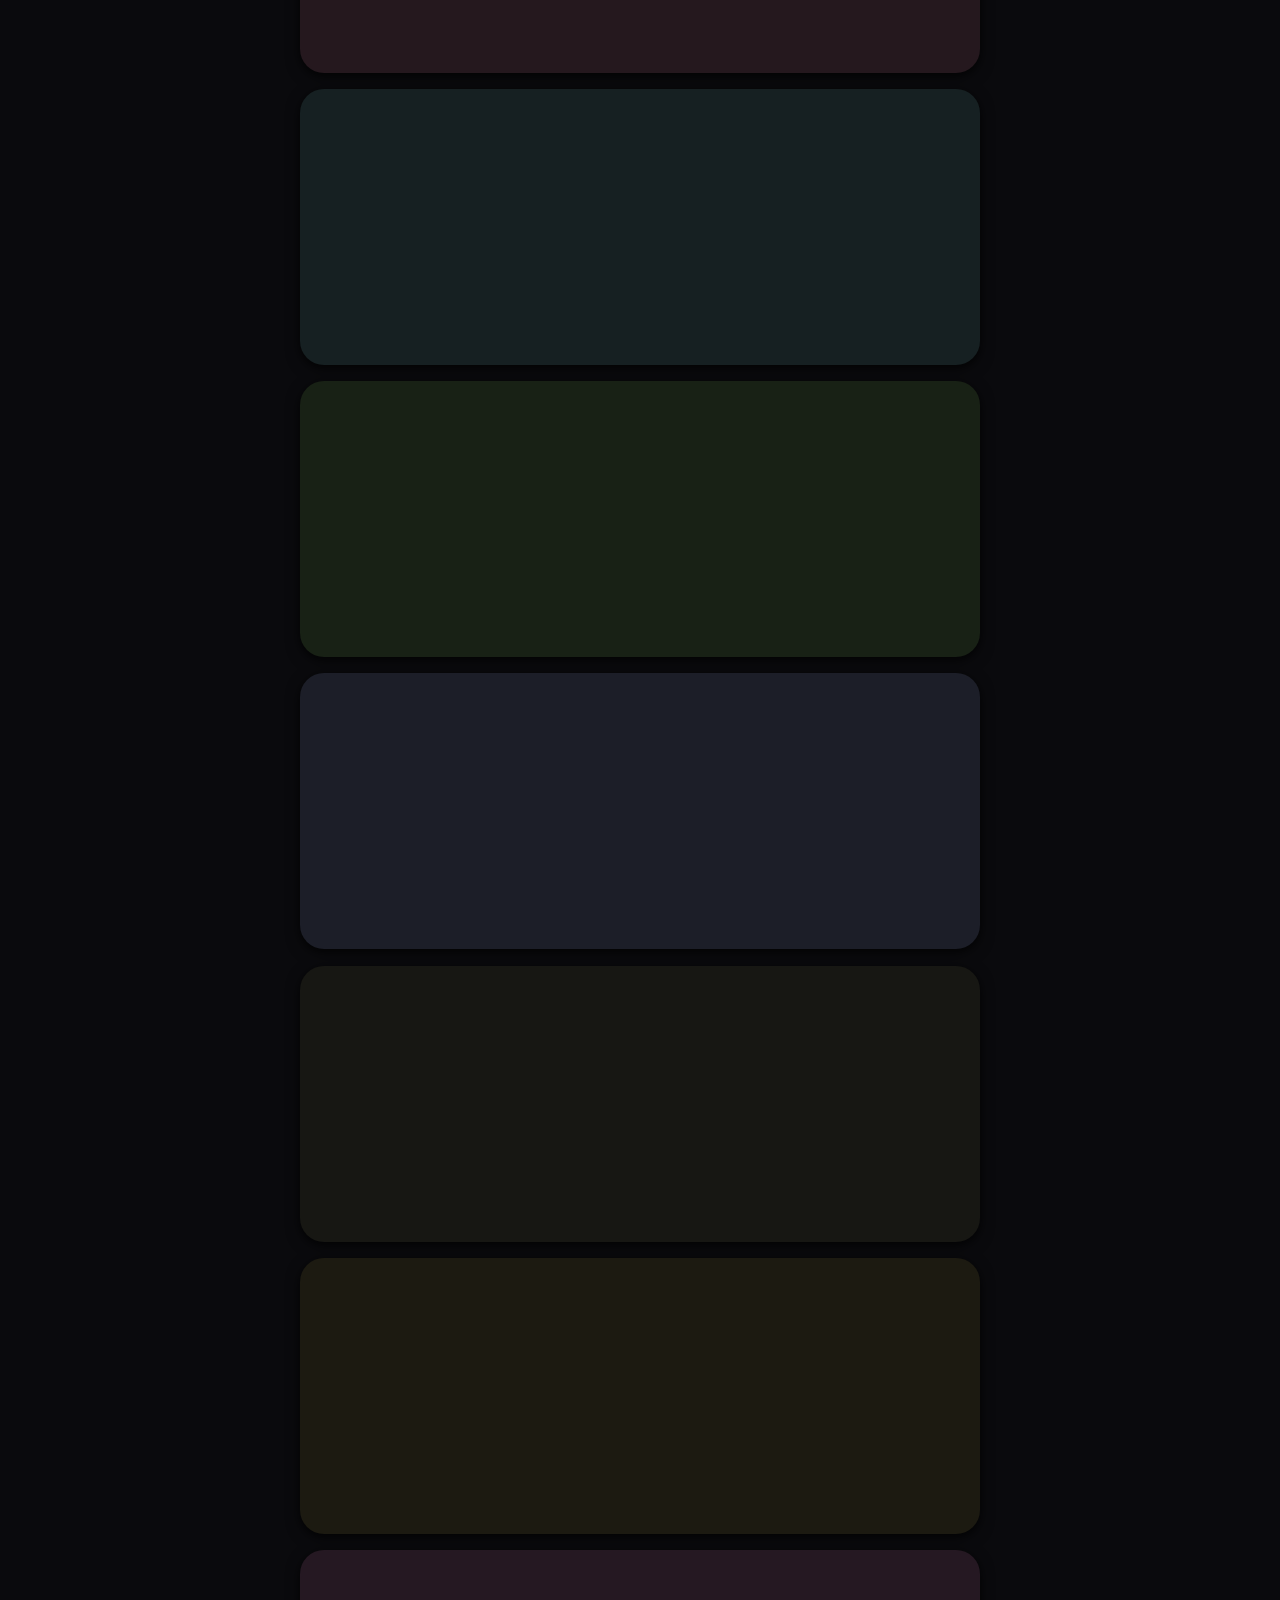
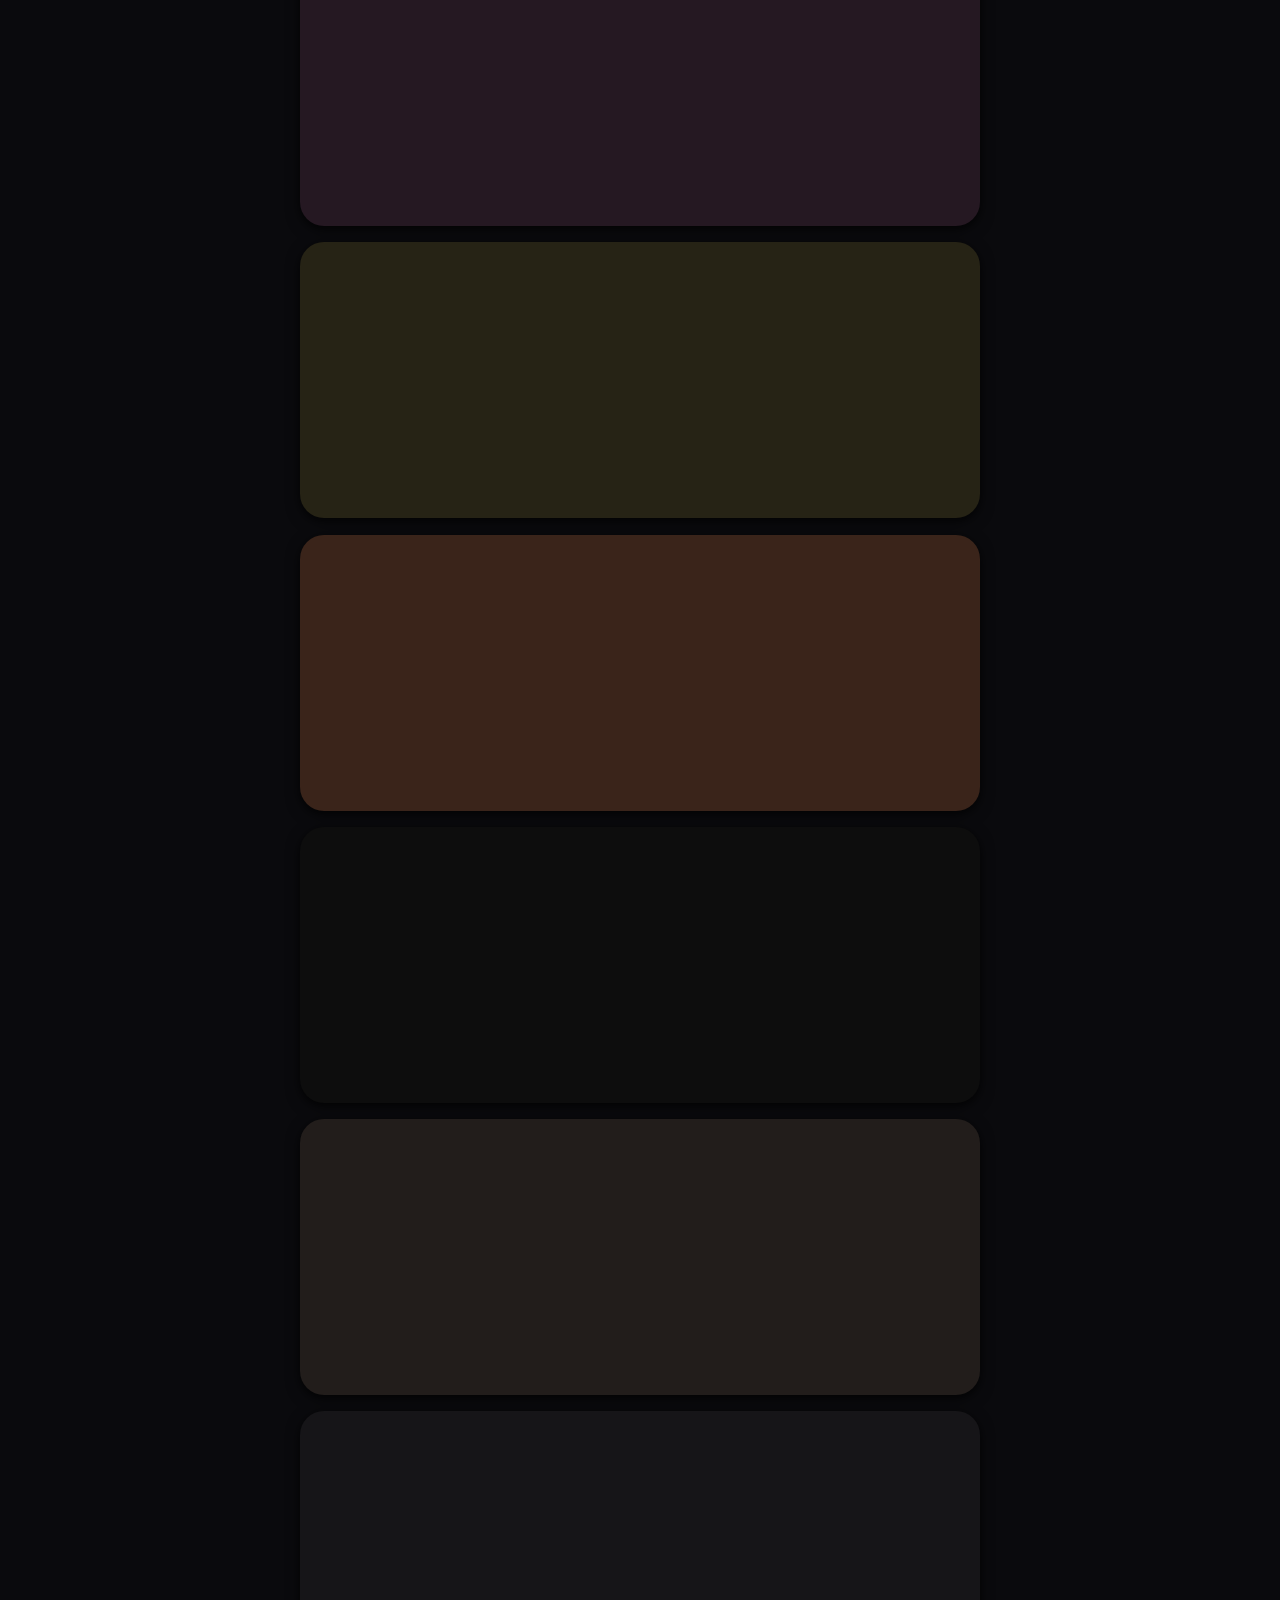
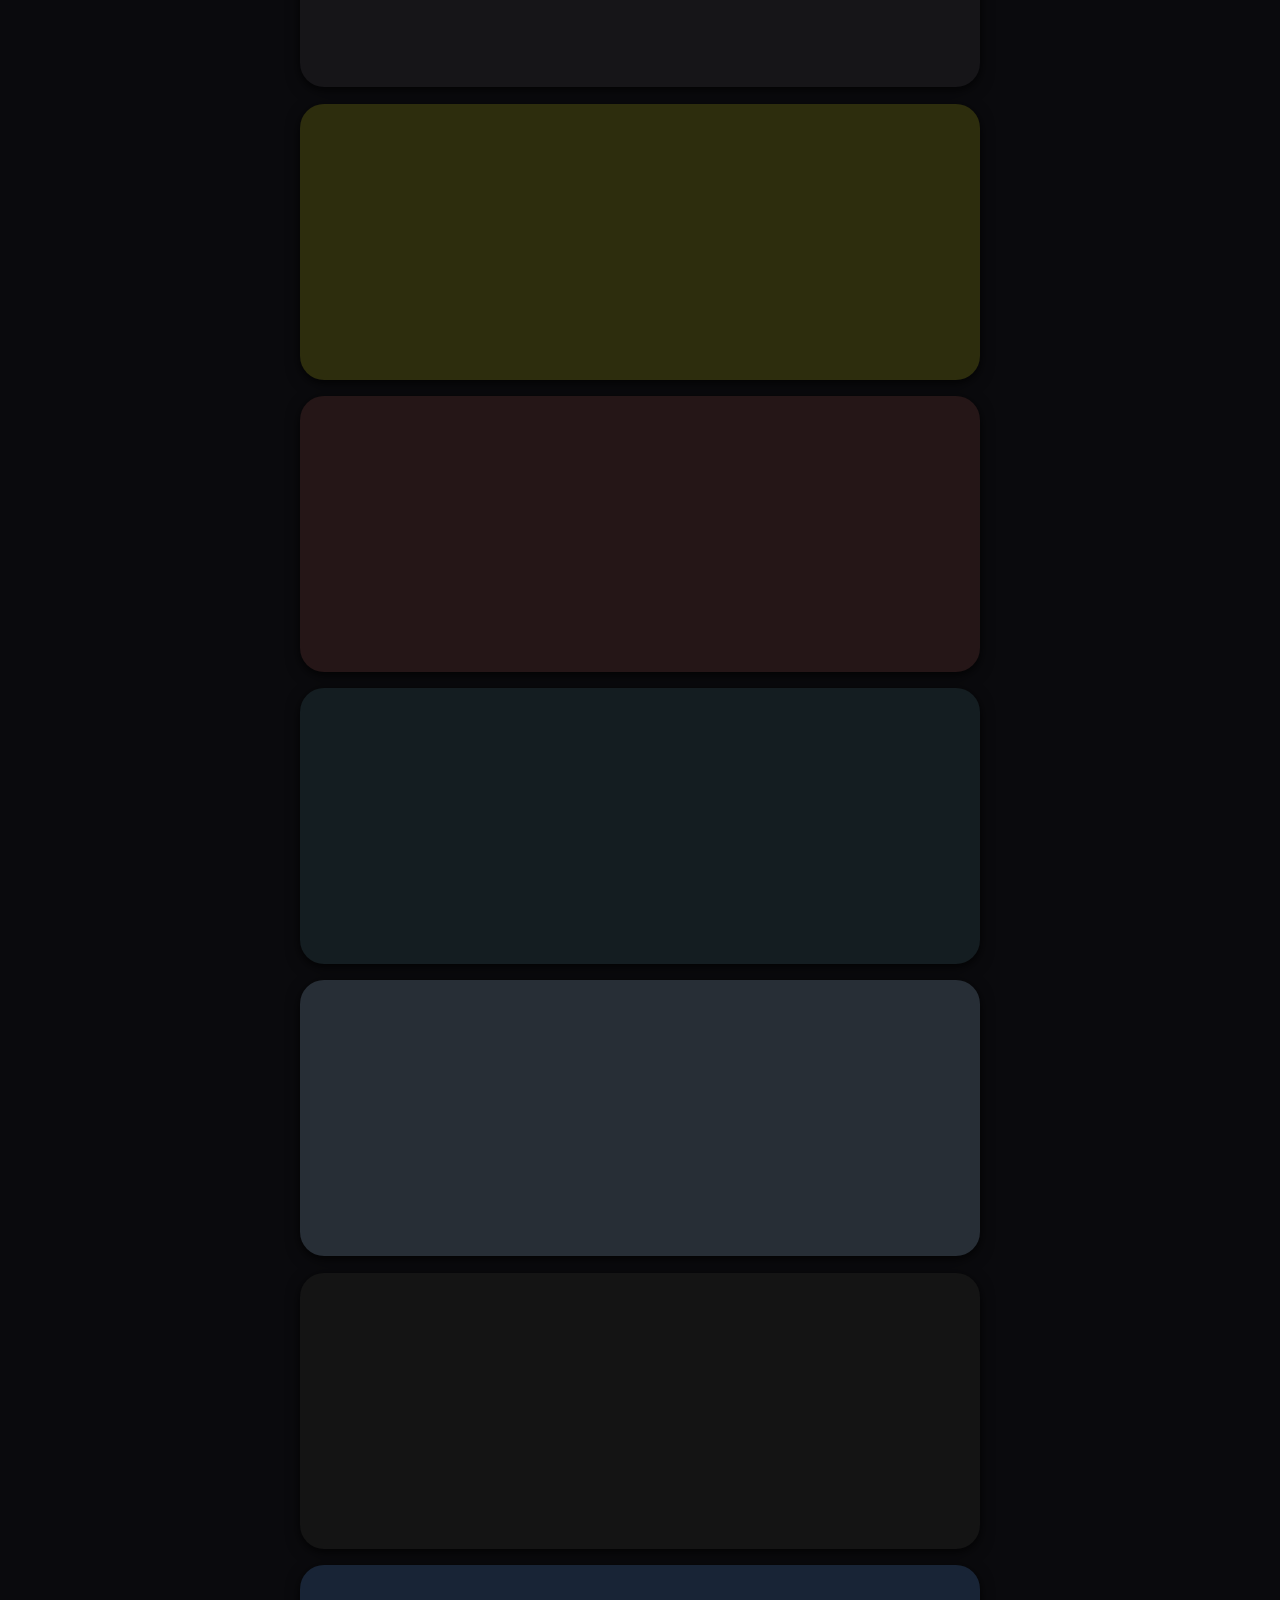
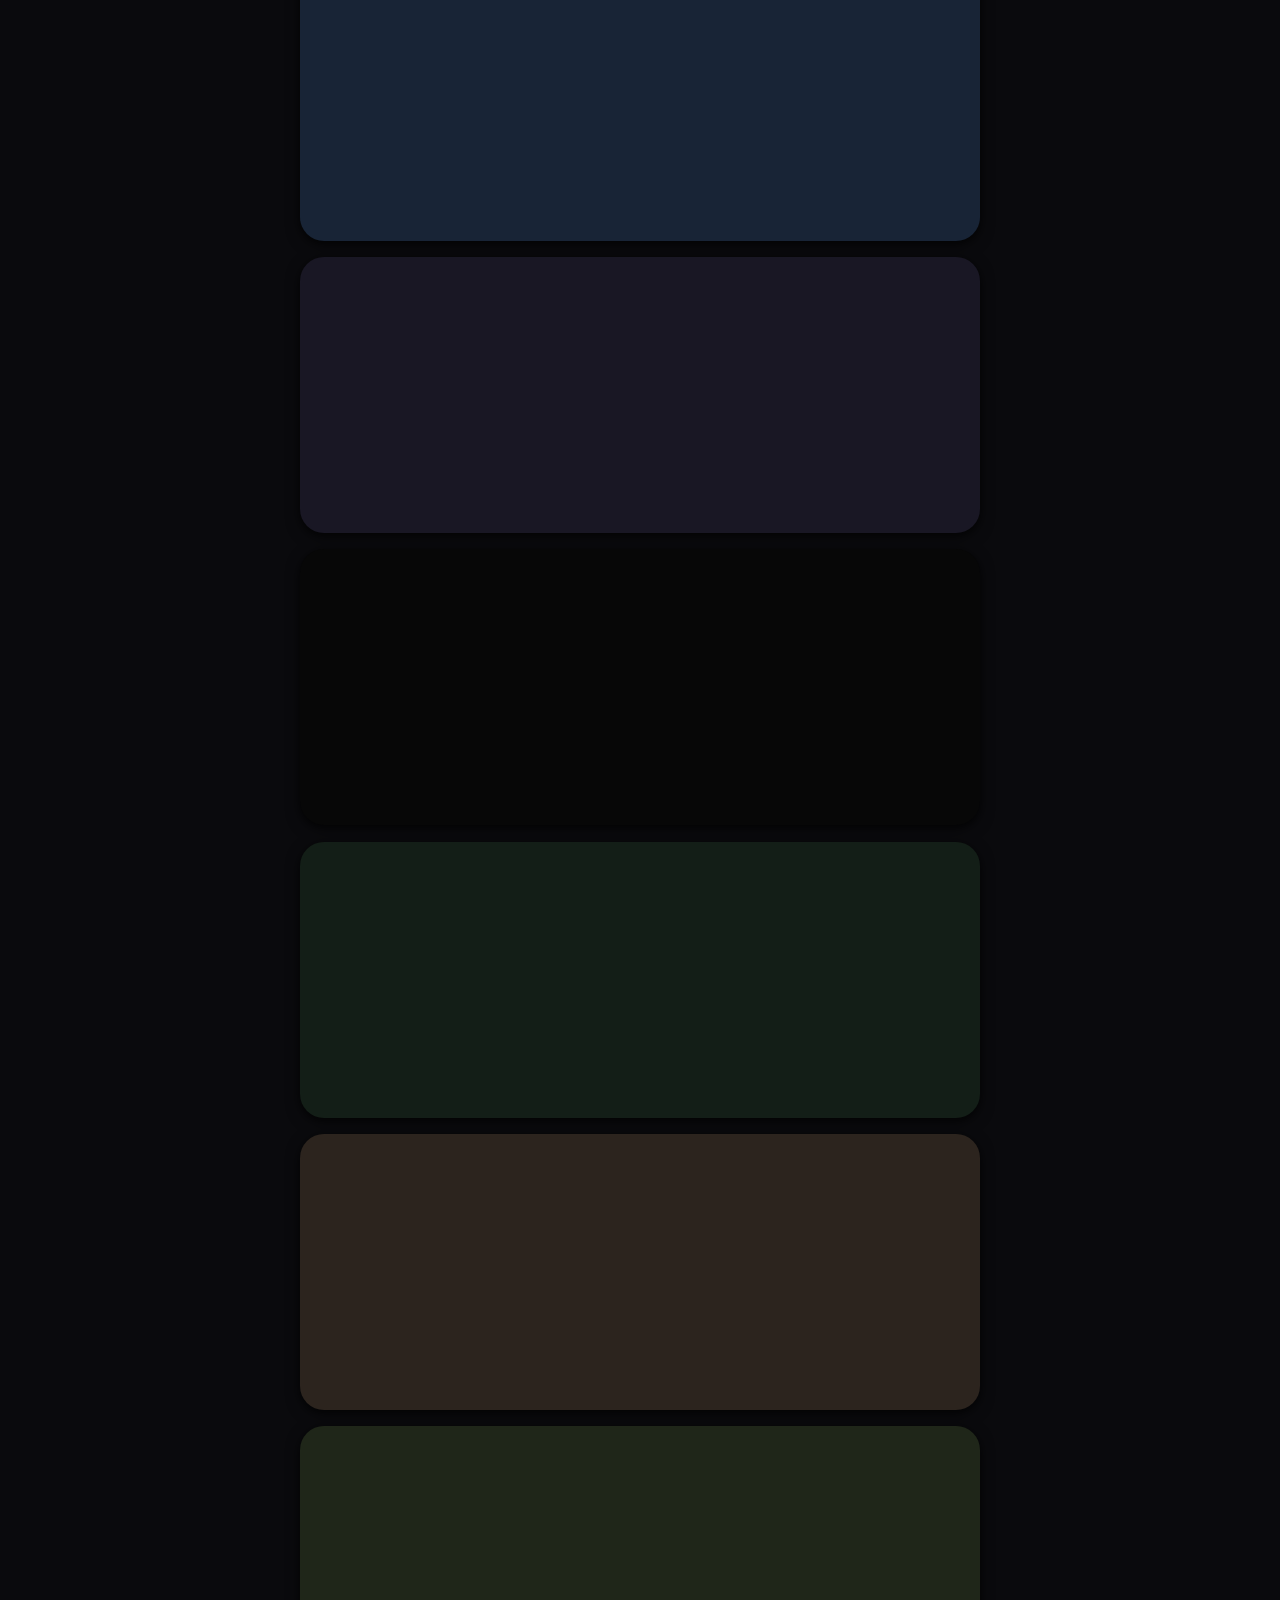
==== commit e4604a9c: "Match the uz carousel body font to the app's UI font The about-article carousel rendered body / bull" ====
--- a/index.html
+++ b/index.html
@@ -33,7 +33,7 @@
       }, { passive: false });
     })();
   </script>
-  <link rel="stylesheet" href="style.css?v=2026052034">
+  <link rel="stylesheet" href="style.css?v=2026052035">
 </head>
 <body>
   <a class="skip-link" href="#main">Skip to content</a>
@@ -75,7 +75,7 @@
 
   <div id="toast" class="toast" role="status" aria-live="polite" hidden></div>
 
-  <script type="module" src="app.js?v=2026052034"></script>
+  <script type="module" src="app.js?v=2026052035"></script>
   <script>
     if ('serviceWorker' in navigator) {
       window.addEventListener('load', function () {
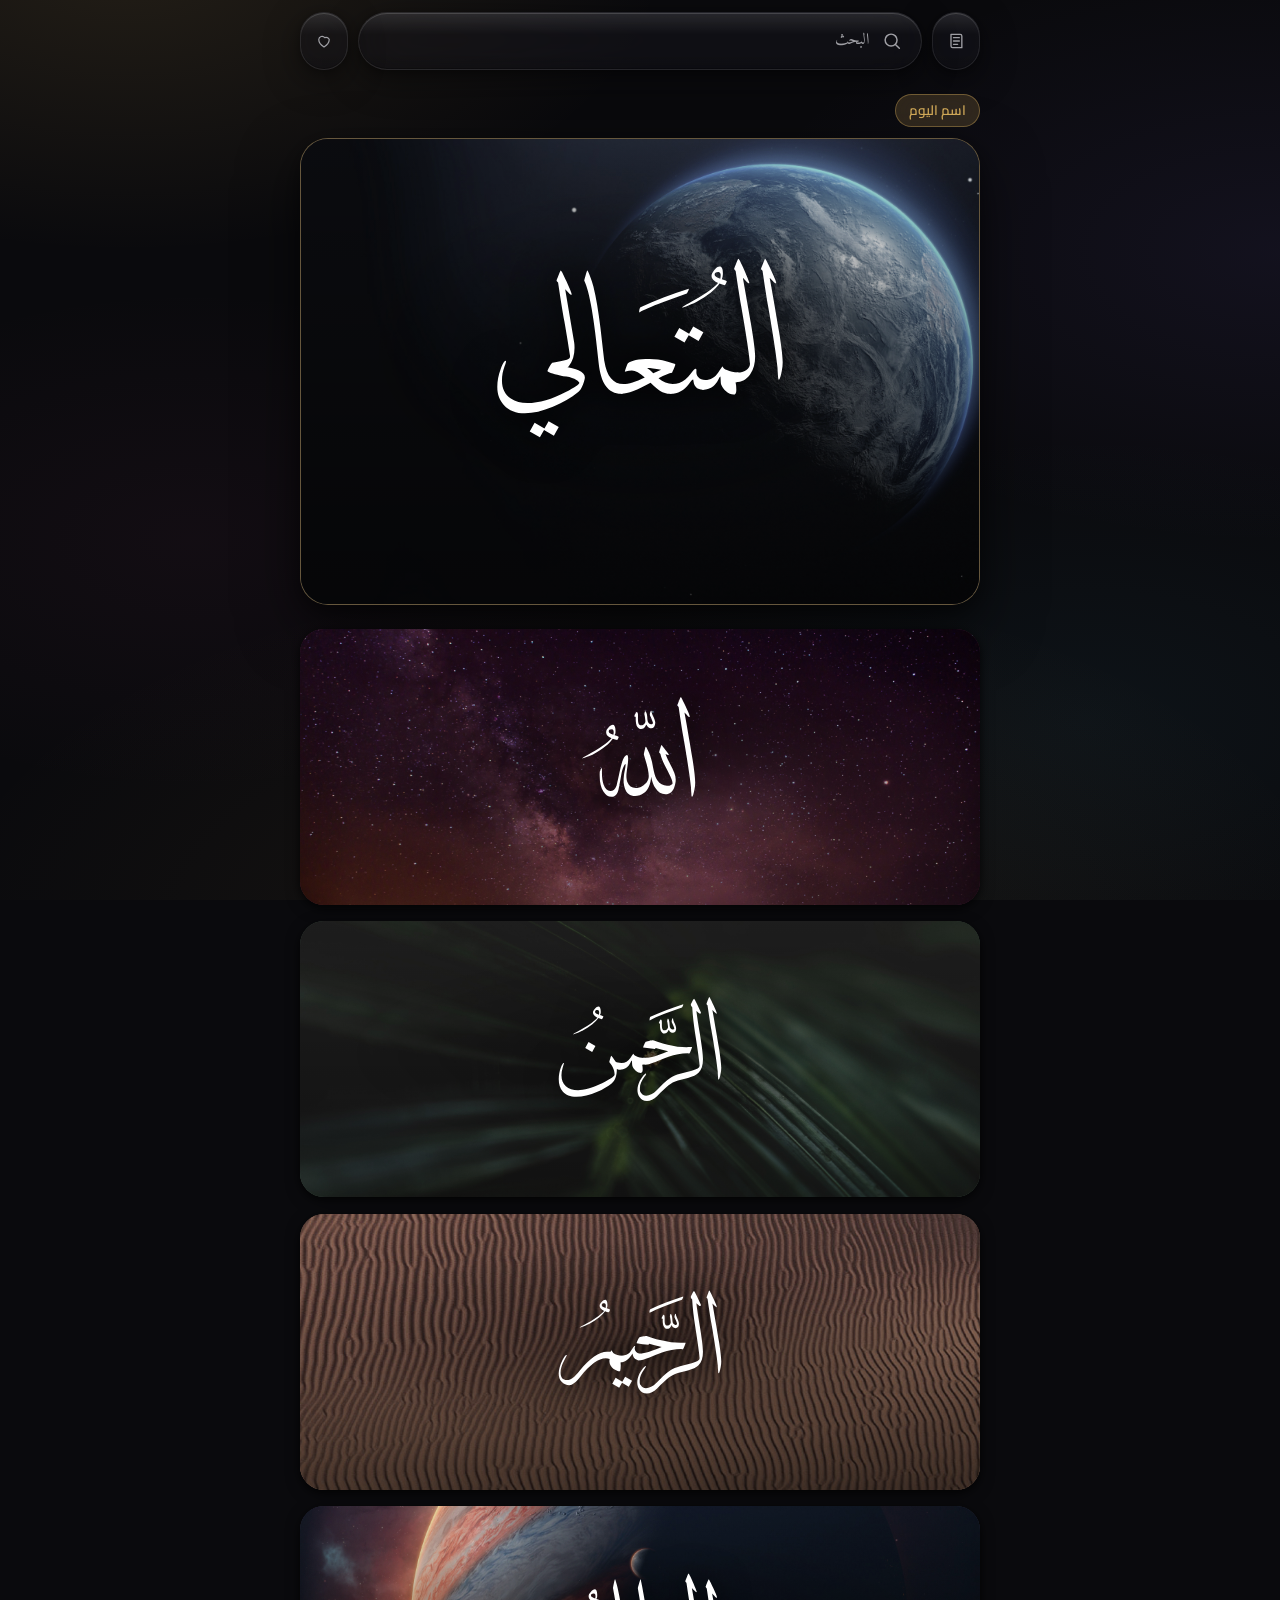
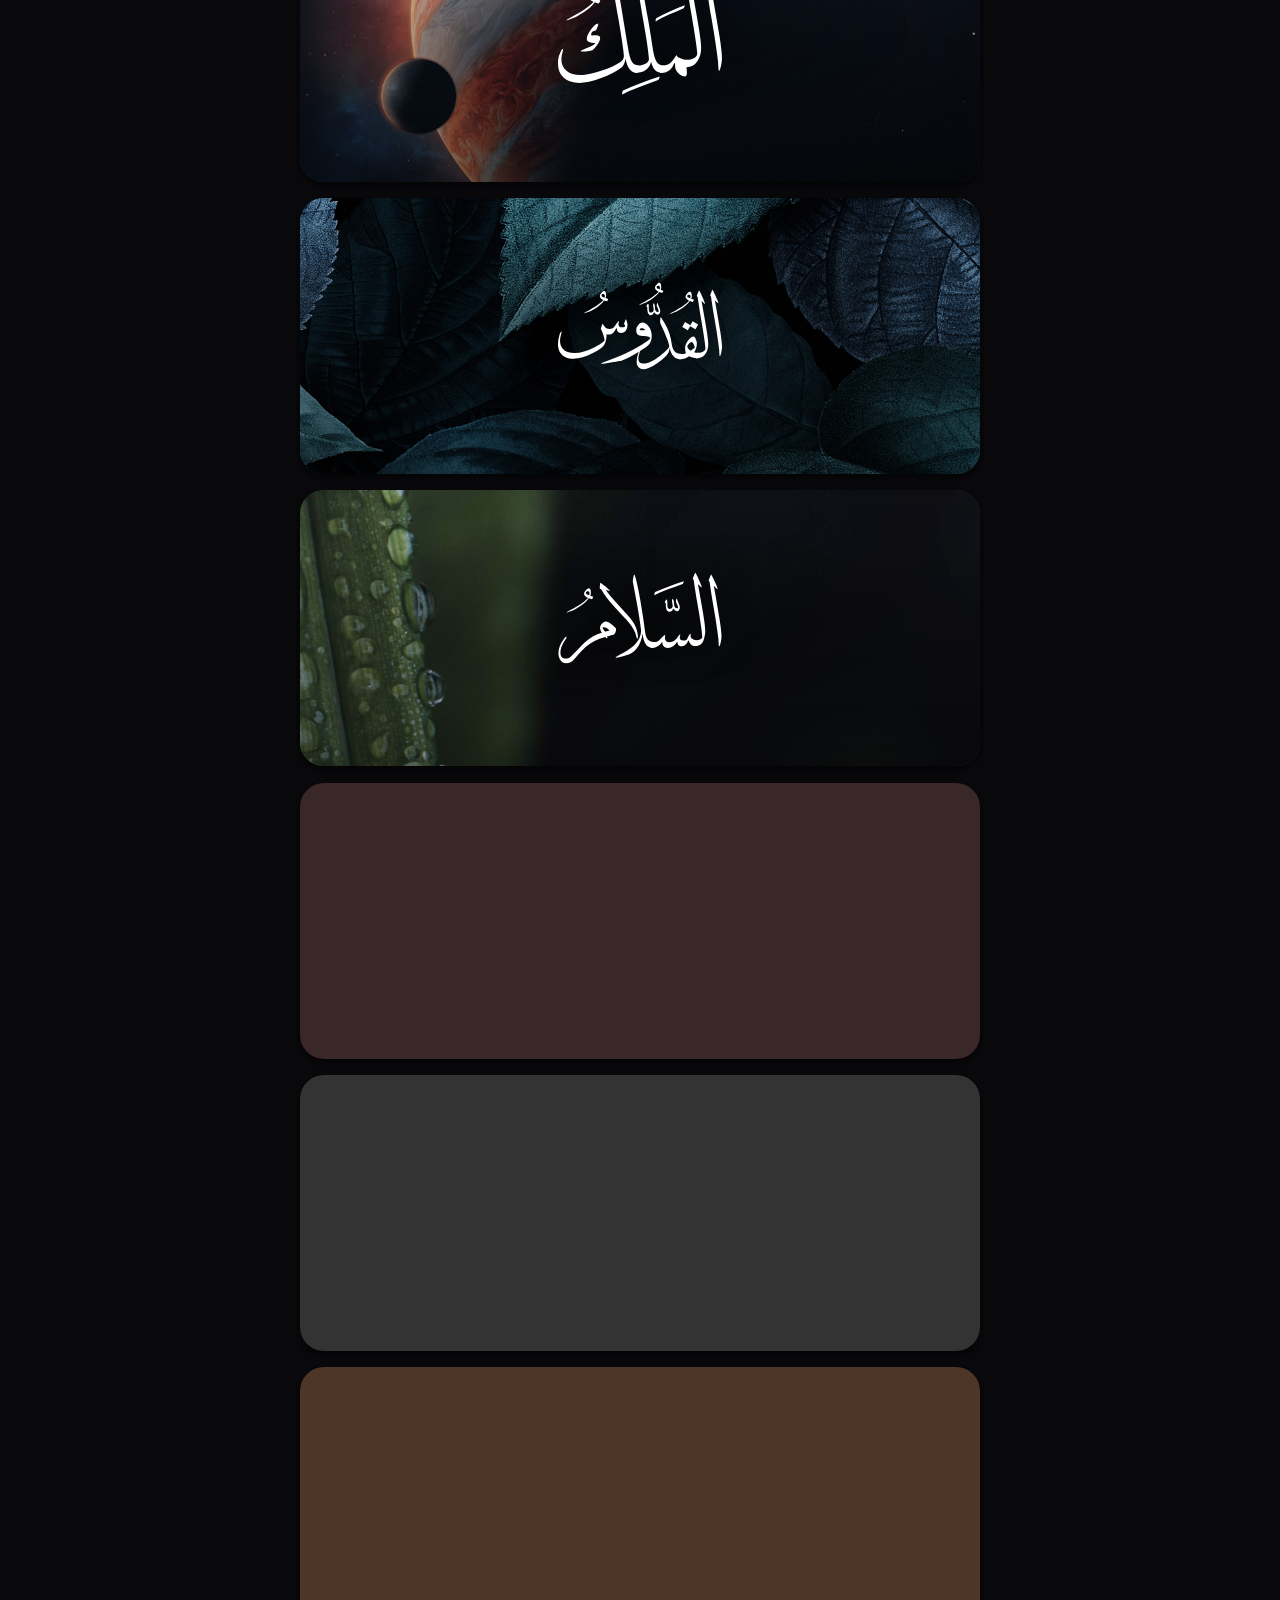
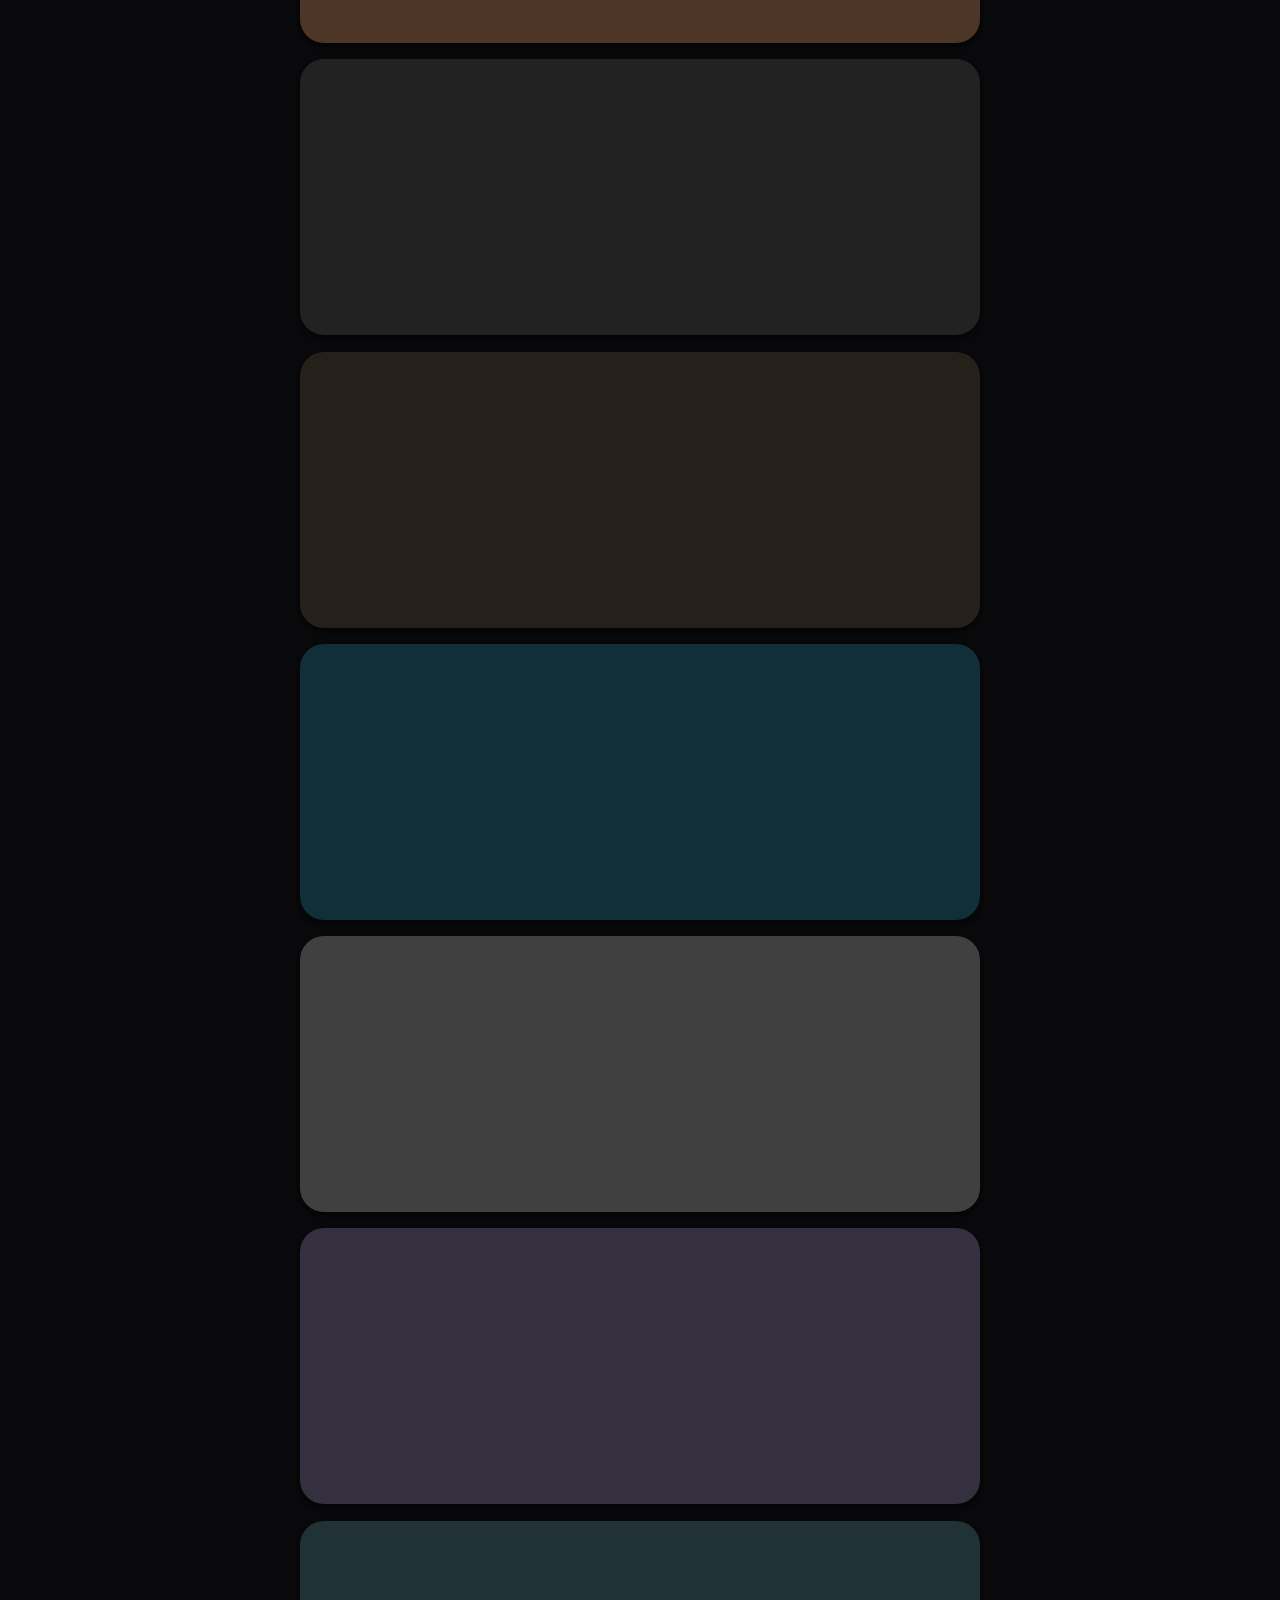
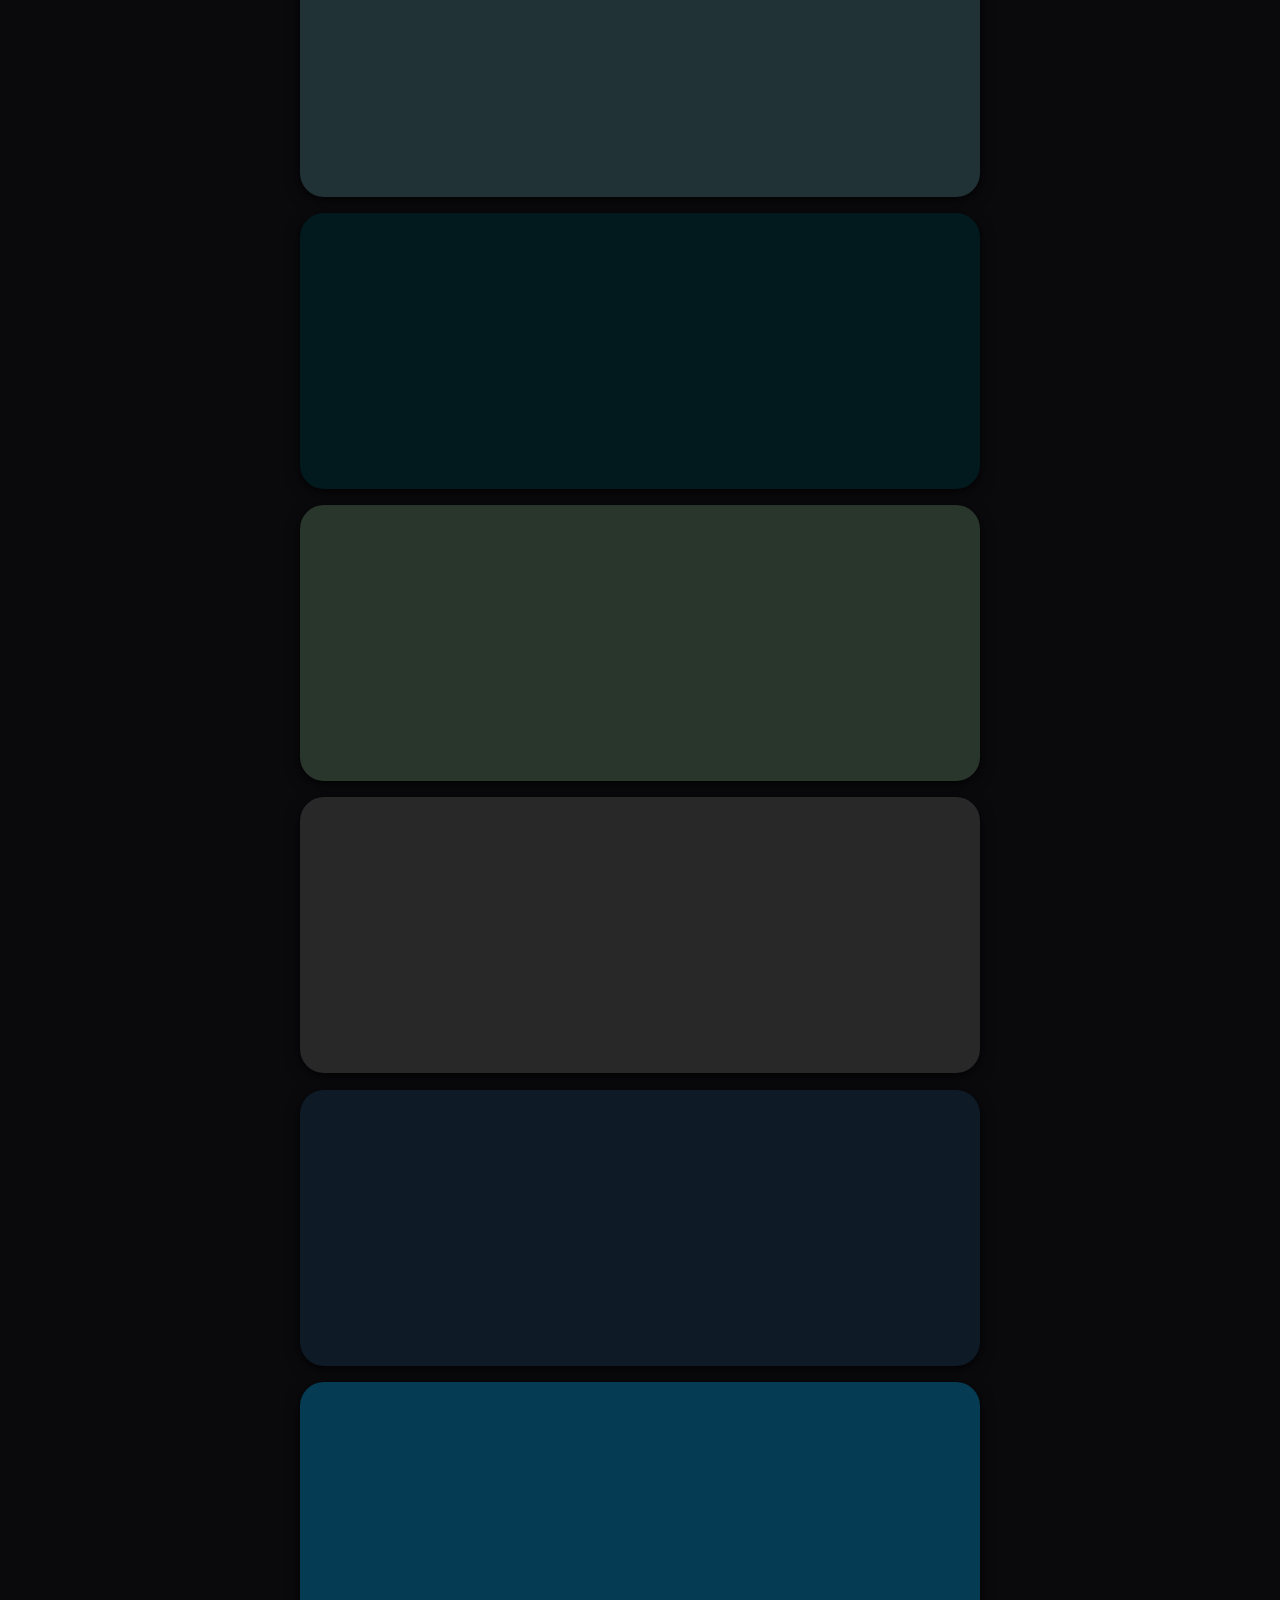
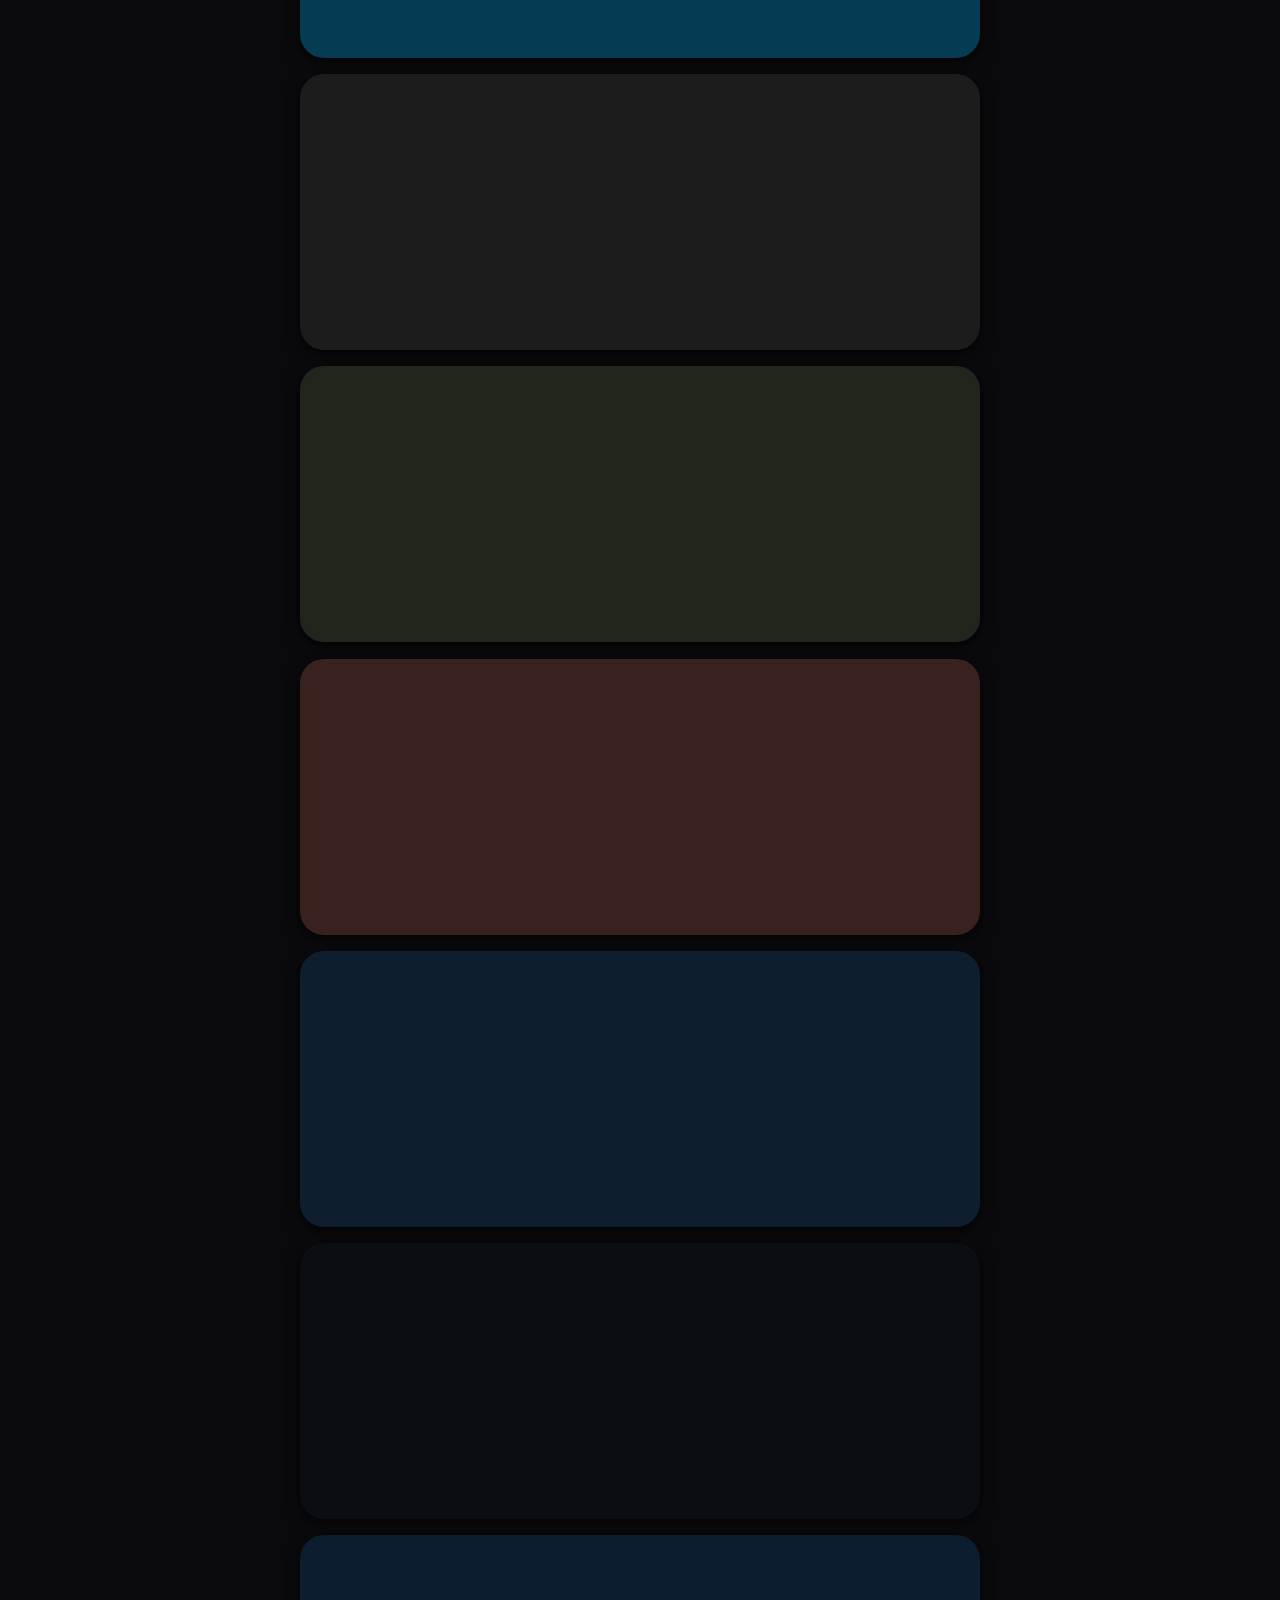
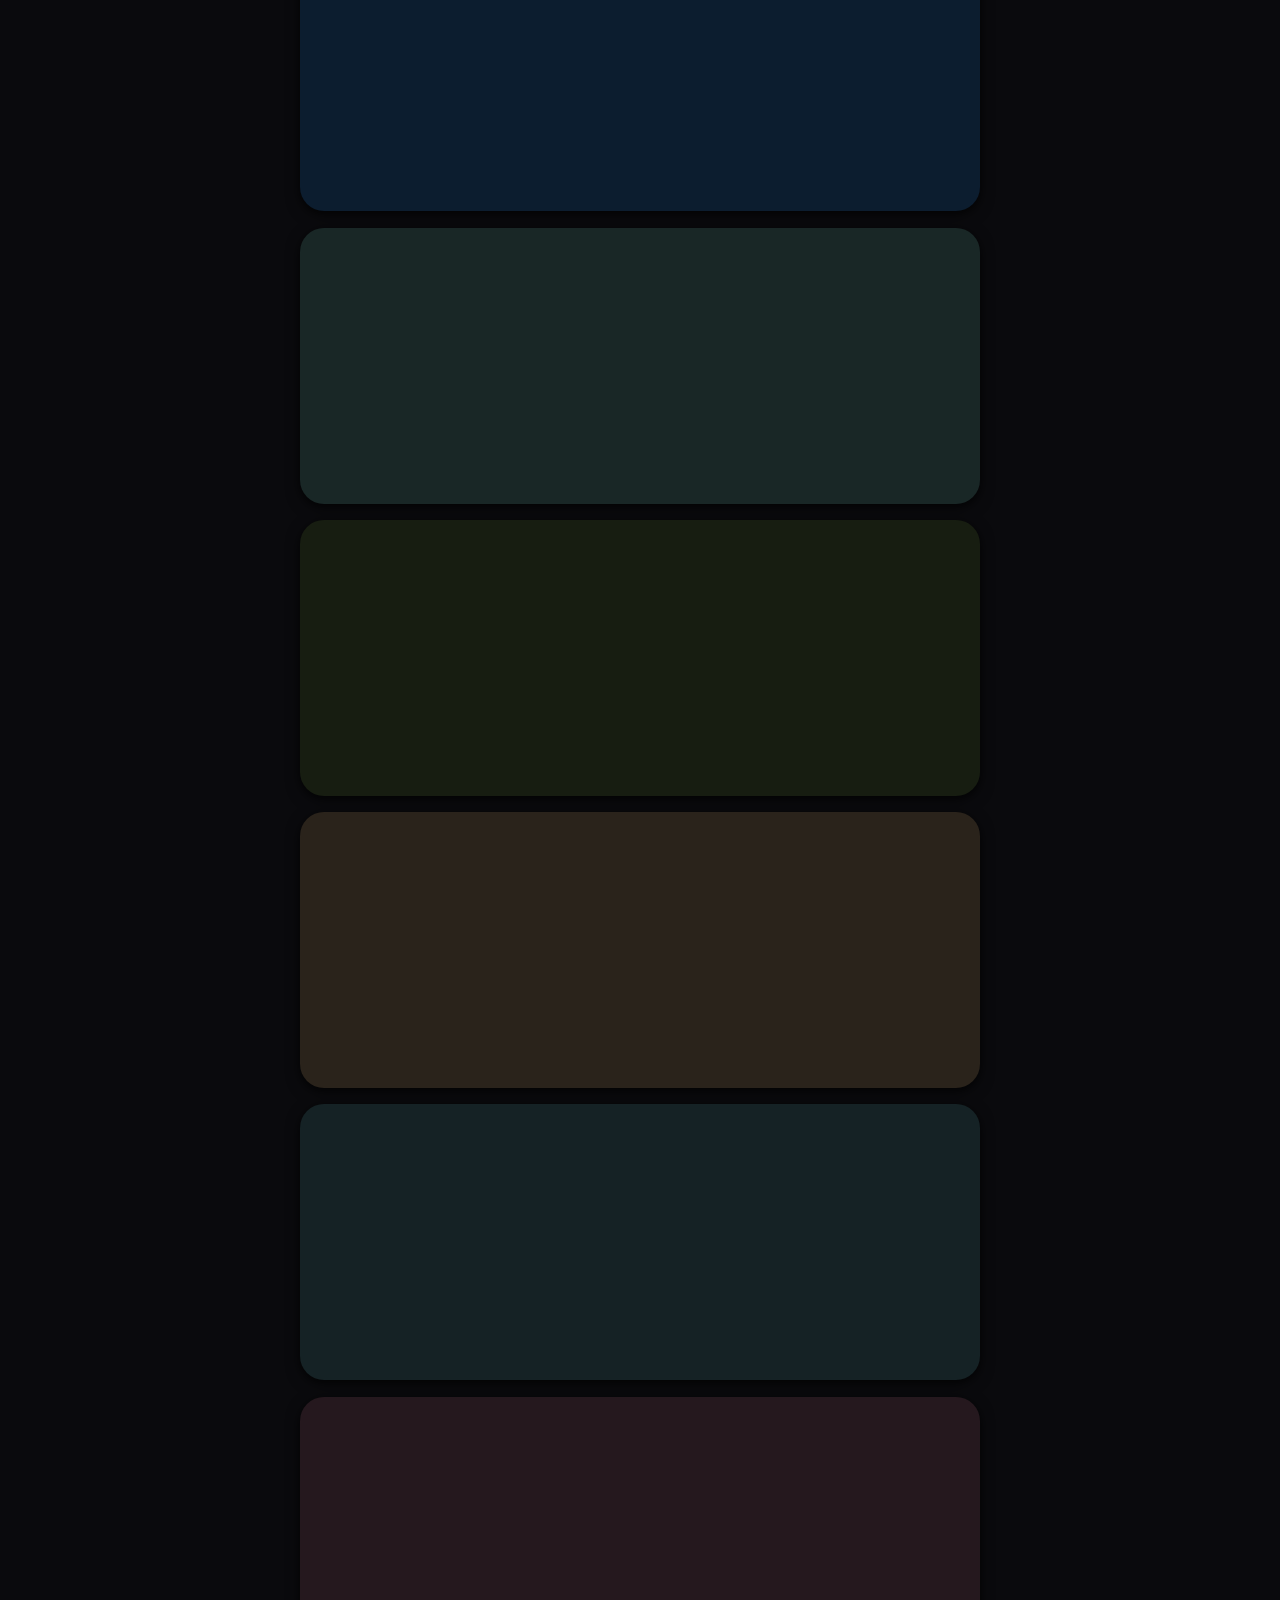
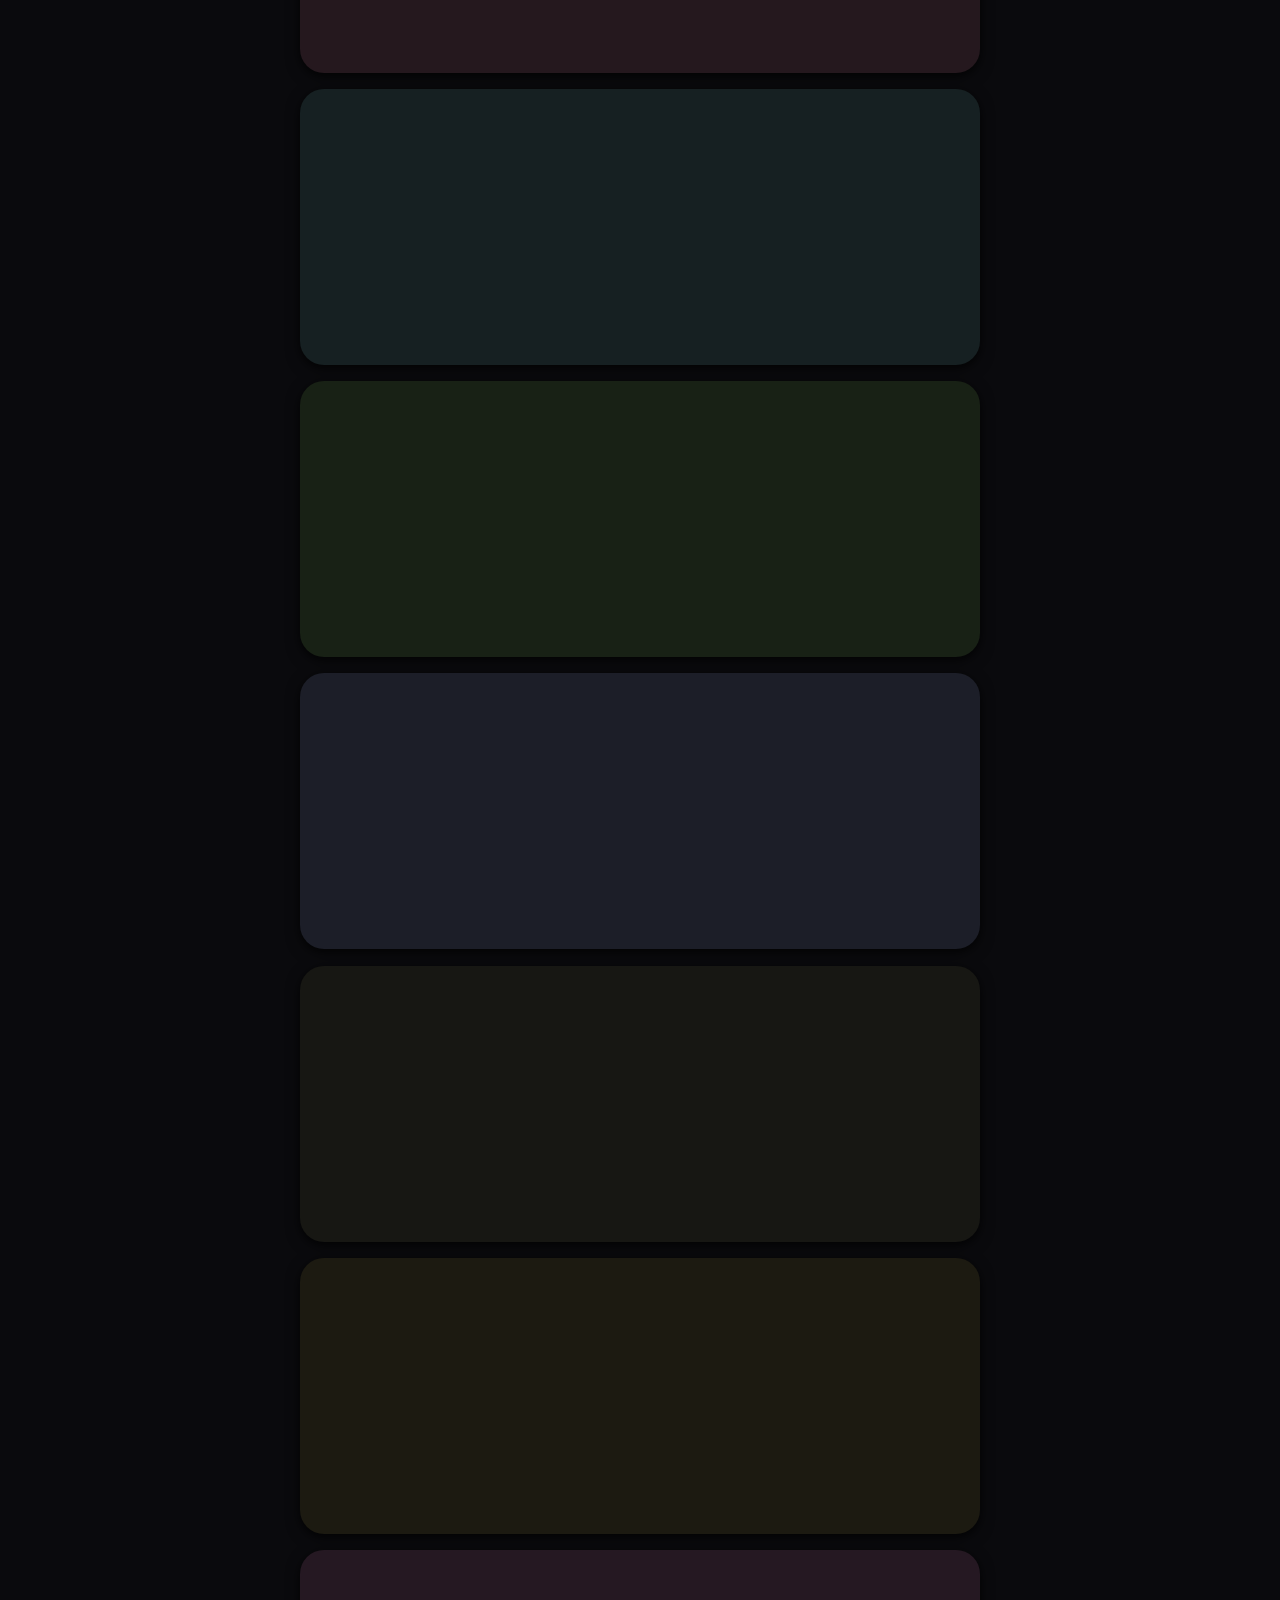
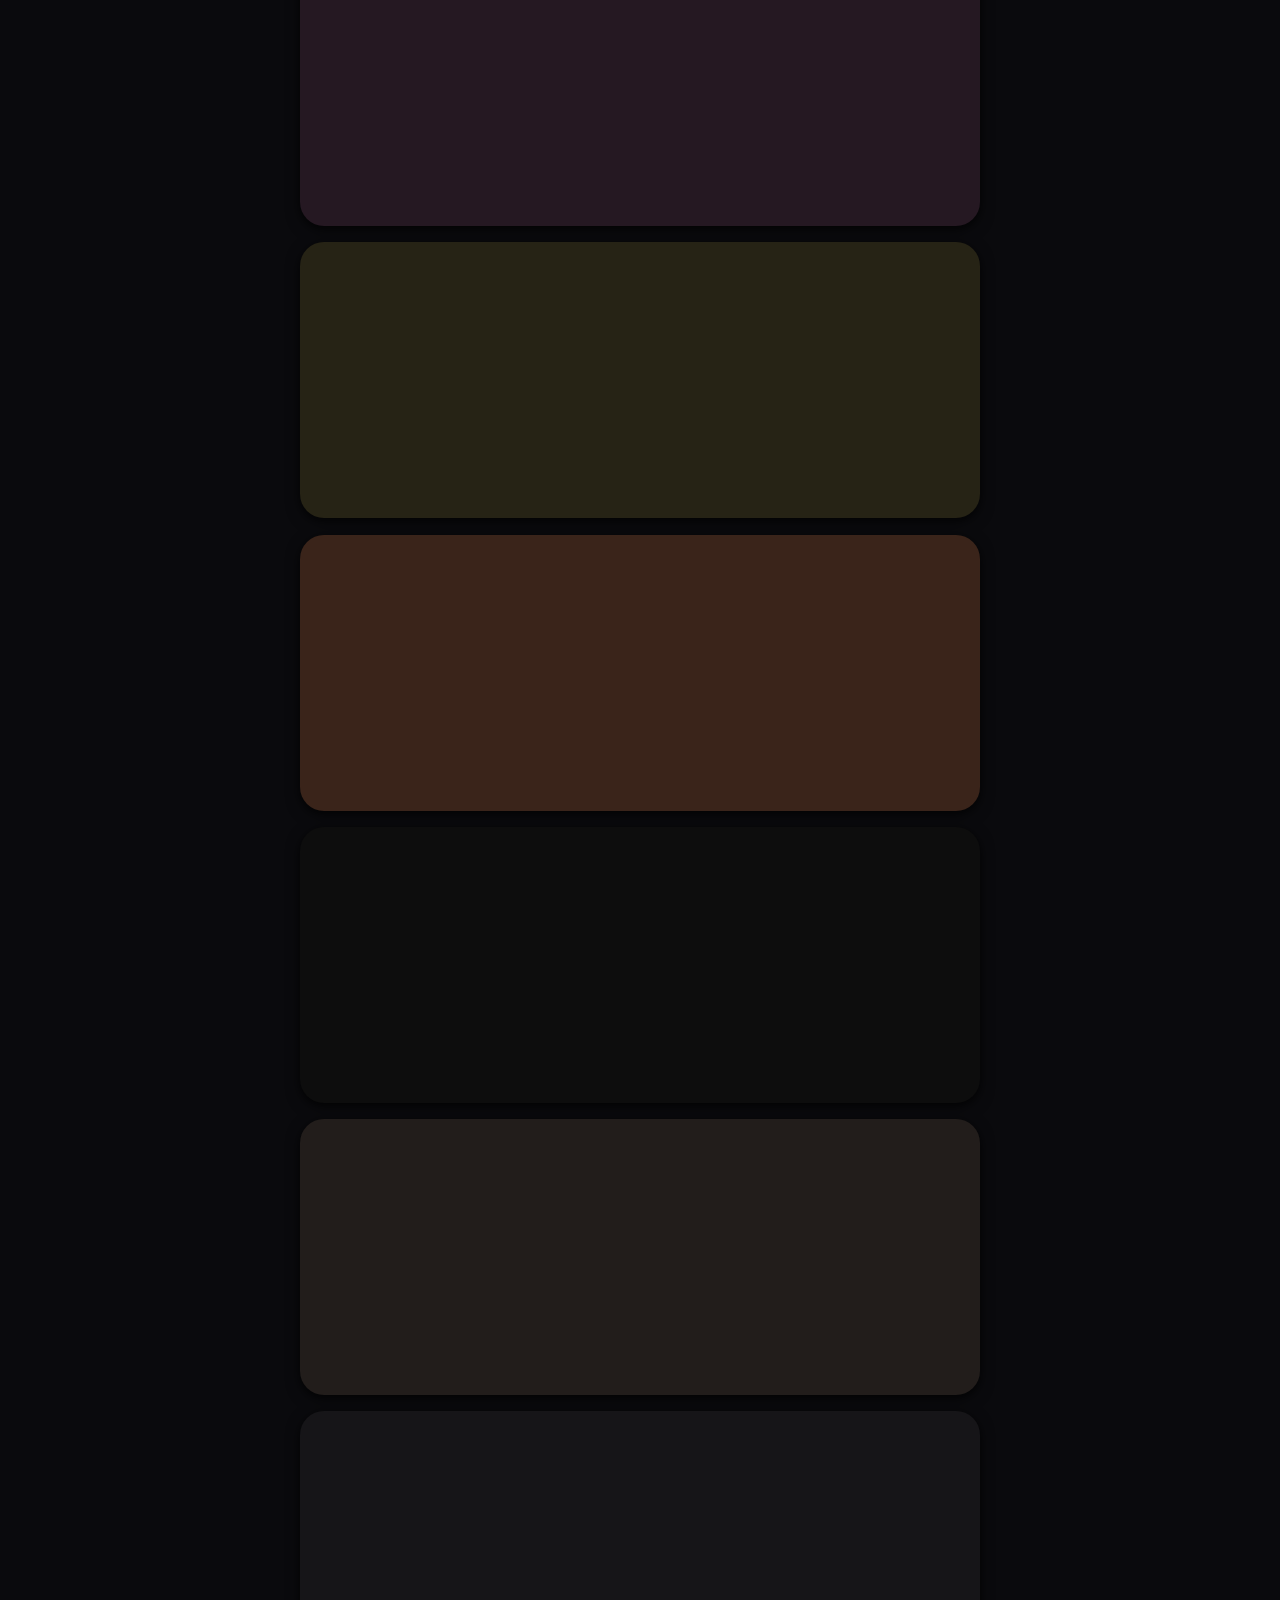
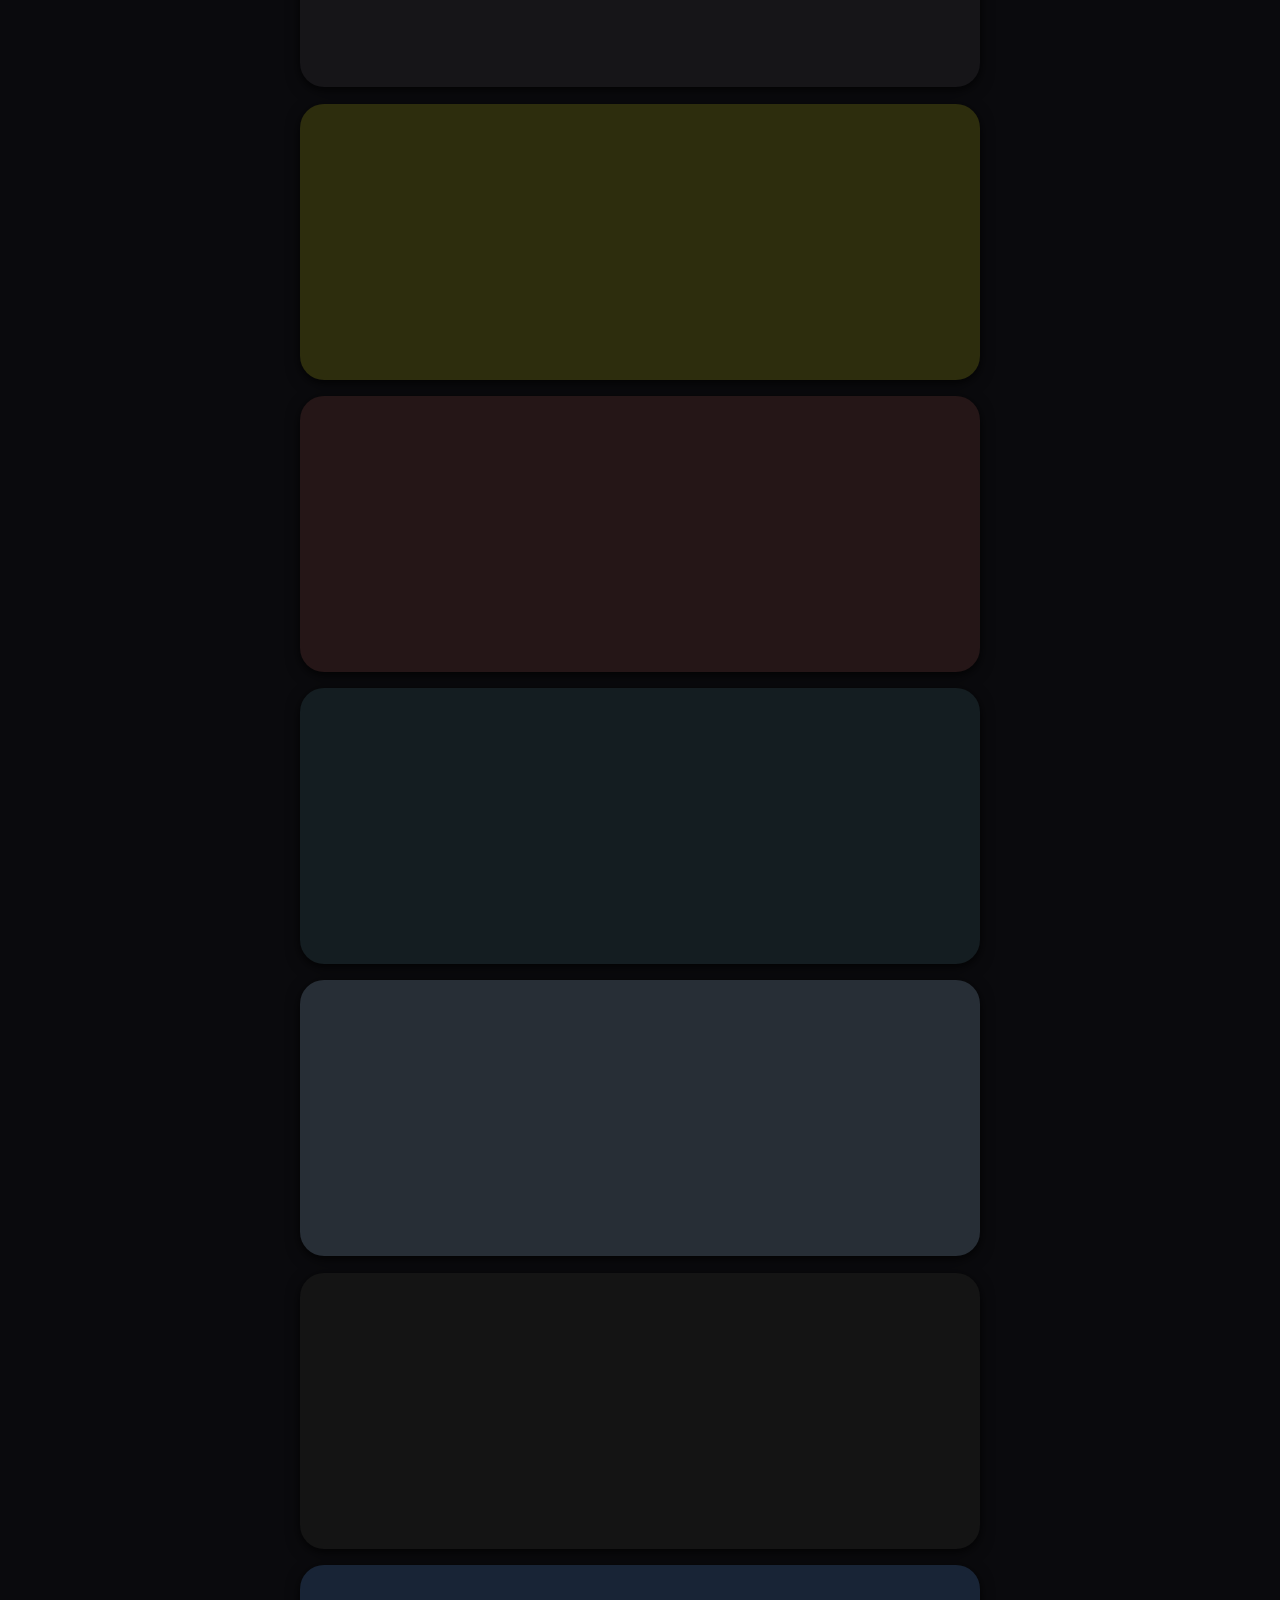
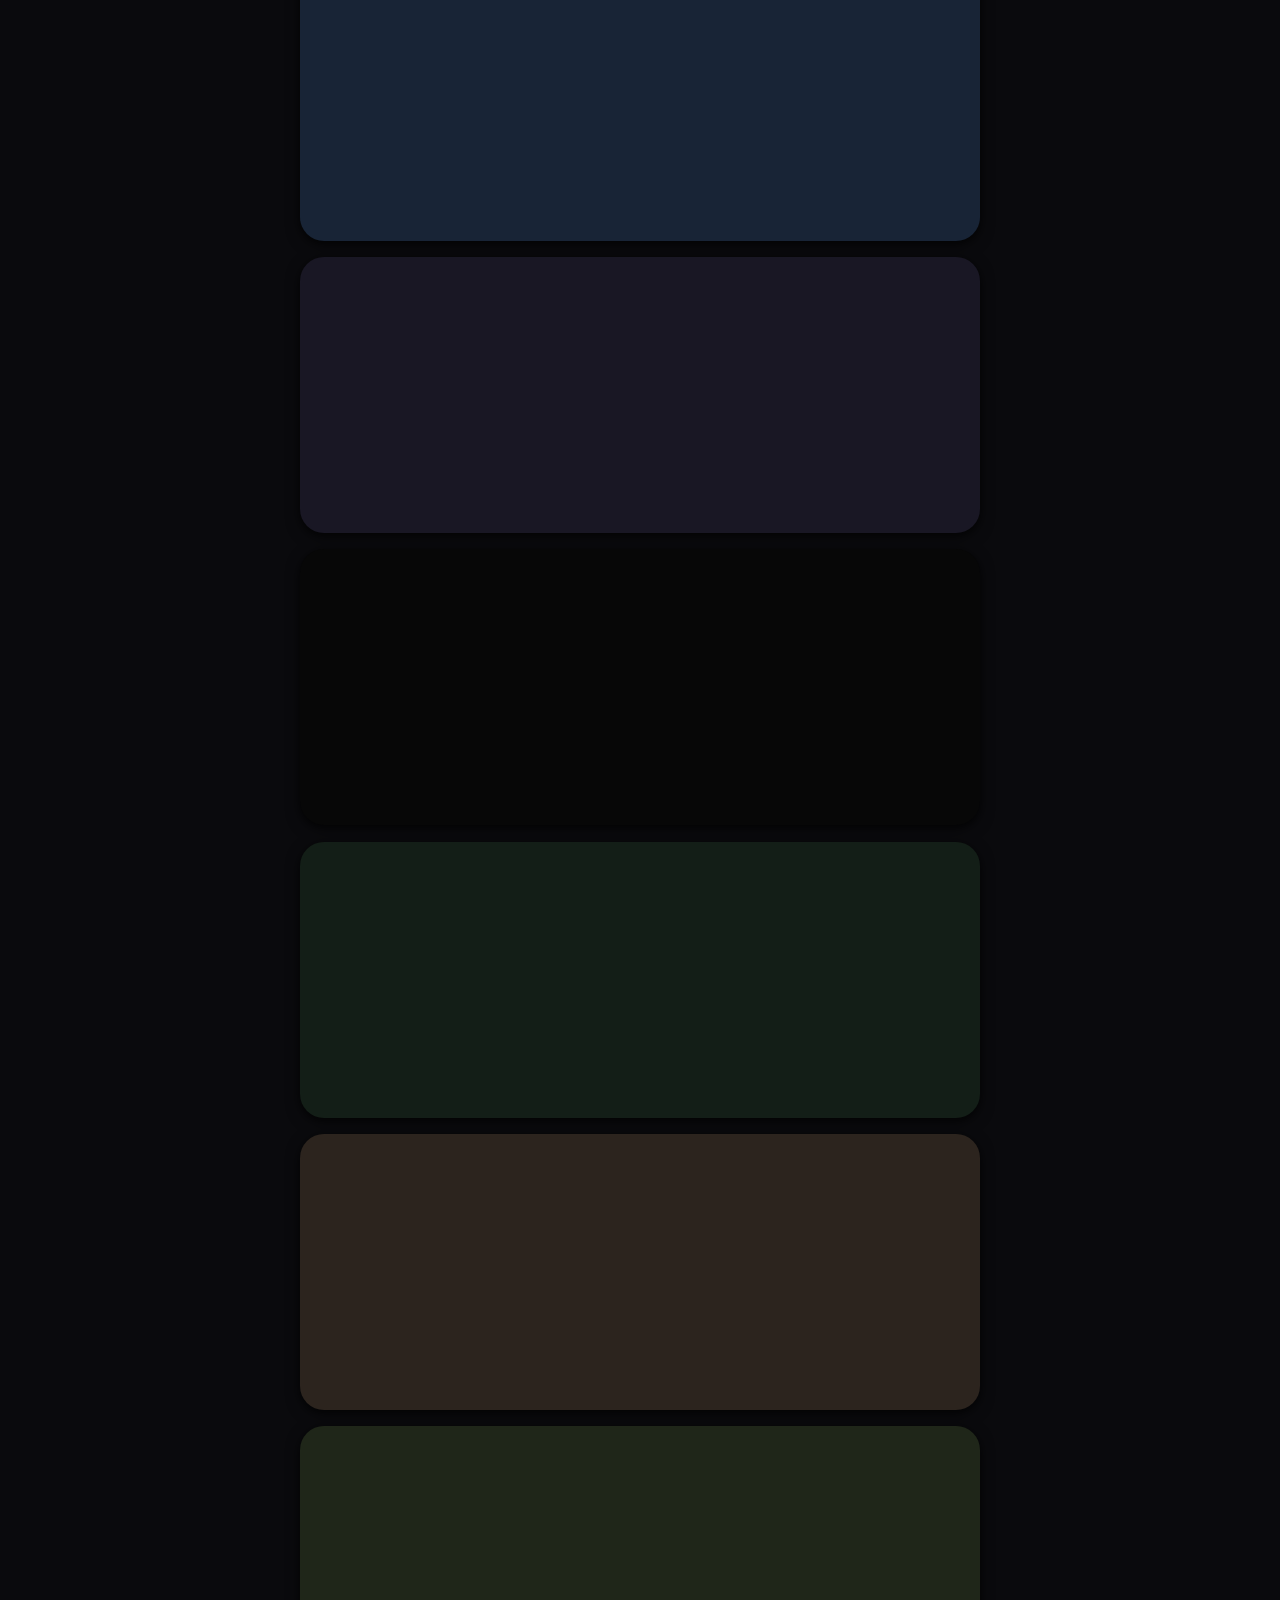
==== commit 9ede2af5: "Drop the scholar-names parenthetical from the uz tawqif article Removes "(жумладан, Ибн Ҳазм, Ибн Аб" ====
--- a/index.html
+++ b/index.html
@@ -33,7 +33,7 @@
       }, { passive: false });
     })();
   </script>
-  <link rel="stylesheet" href="style.css?v=2026052035">
+  <link rel="stylesheet" href="style.css?v=2026052036">
 </head>
 <body>
   <a class="skip-link" href="#main">Skip to content</a>
@@ -75,7 +75,7 @@
 
   <div id="toast" class="toast" role="status" aria-live="polite" hidden></div>
 
-  <script type="module" src="app.js?v=2026052035"></script>
+  <script type="module" src="app.js?v=2026052036"></script>
   <script>
     if ('serviceWorker' in navigator) {
       window.addEventListener('load', function () {
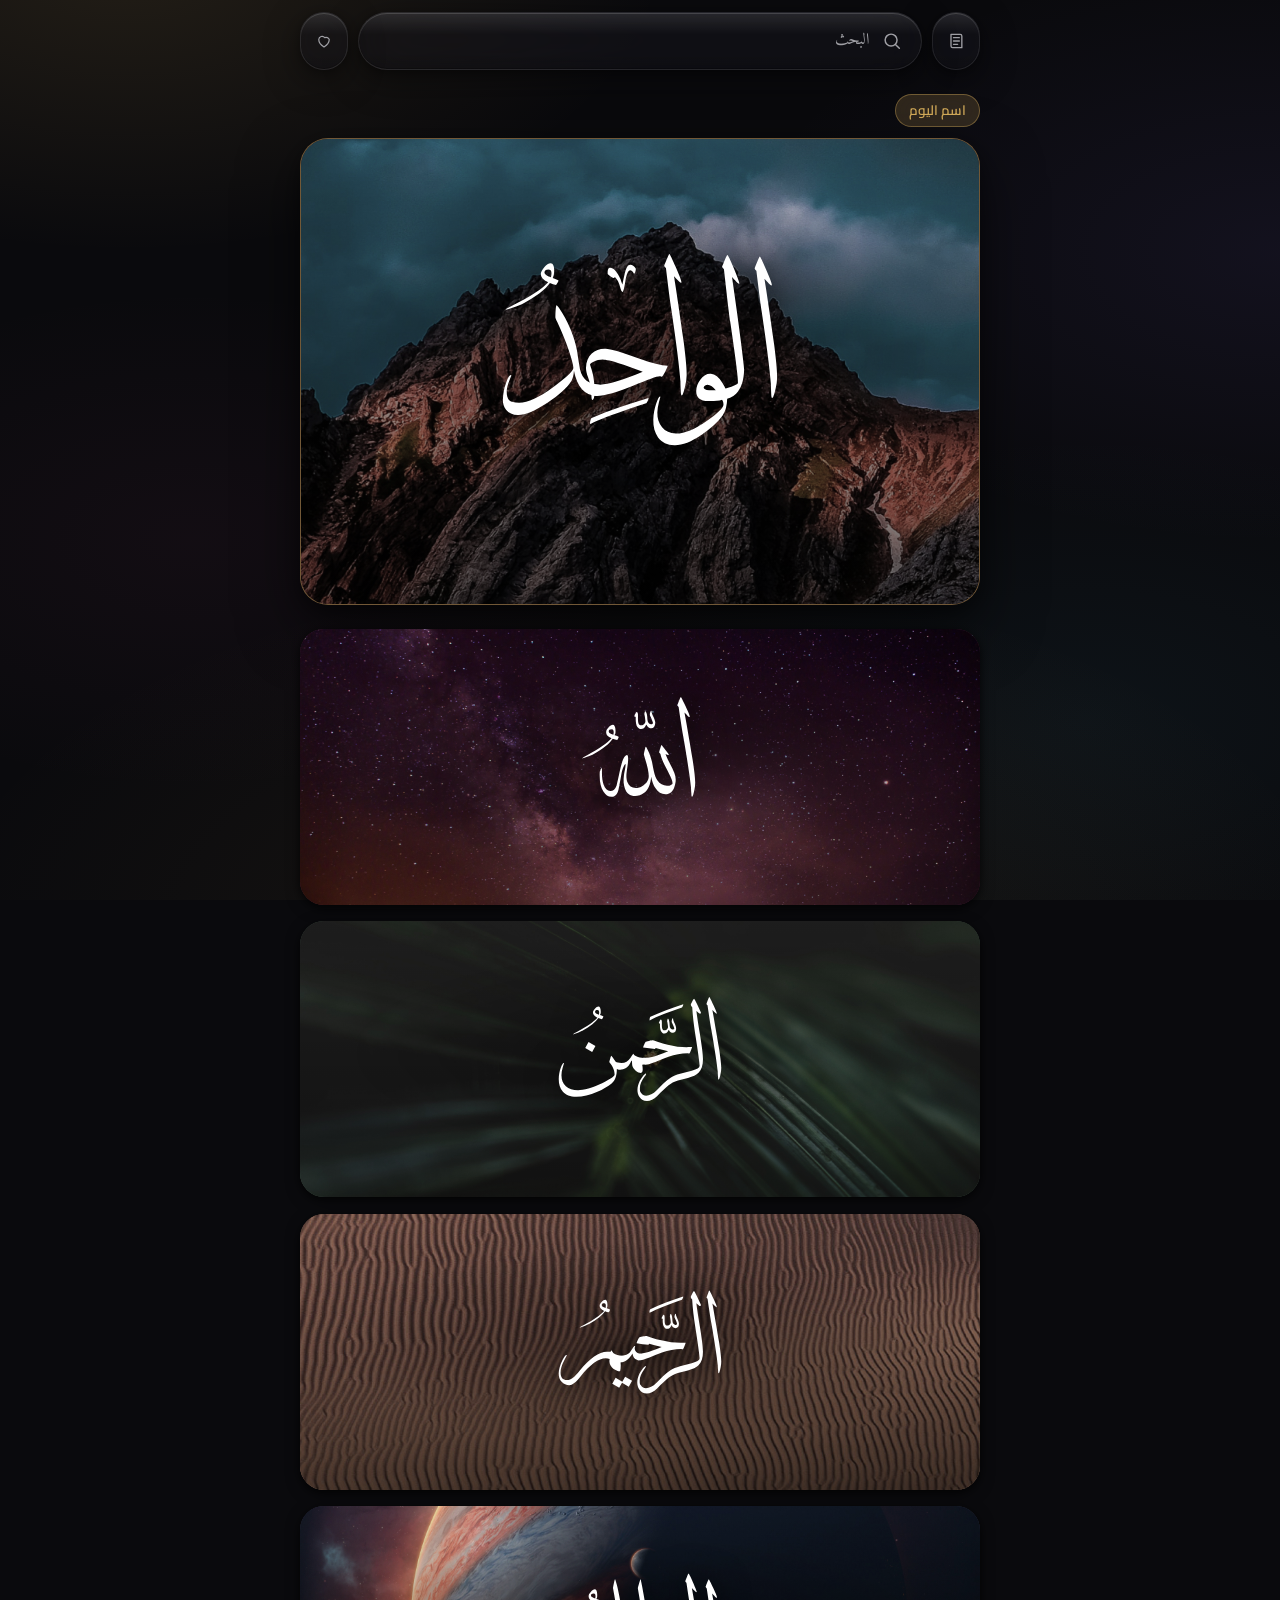
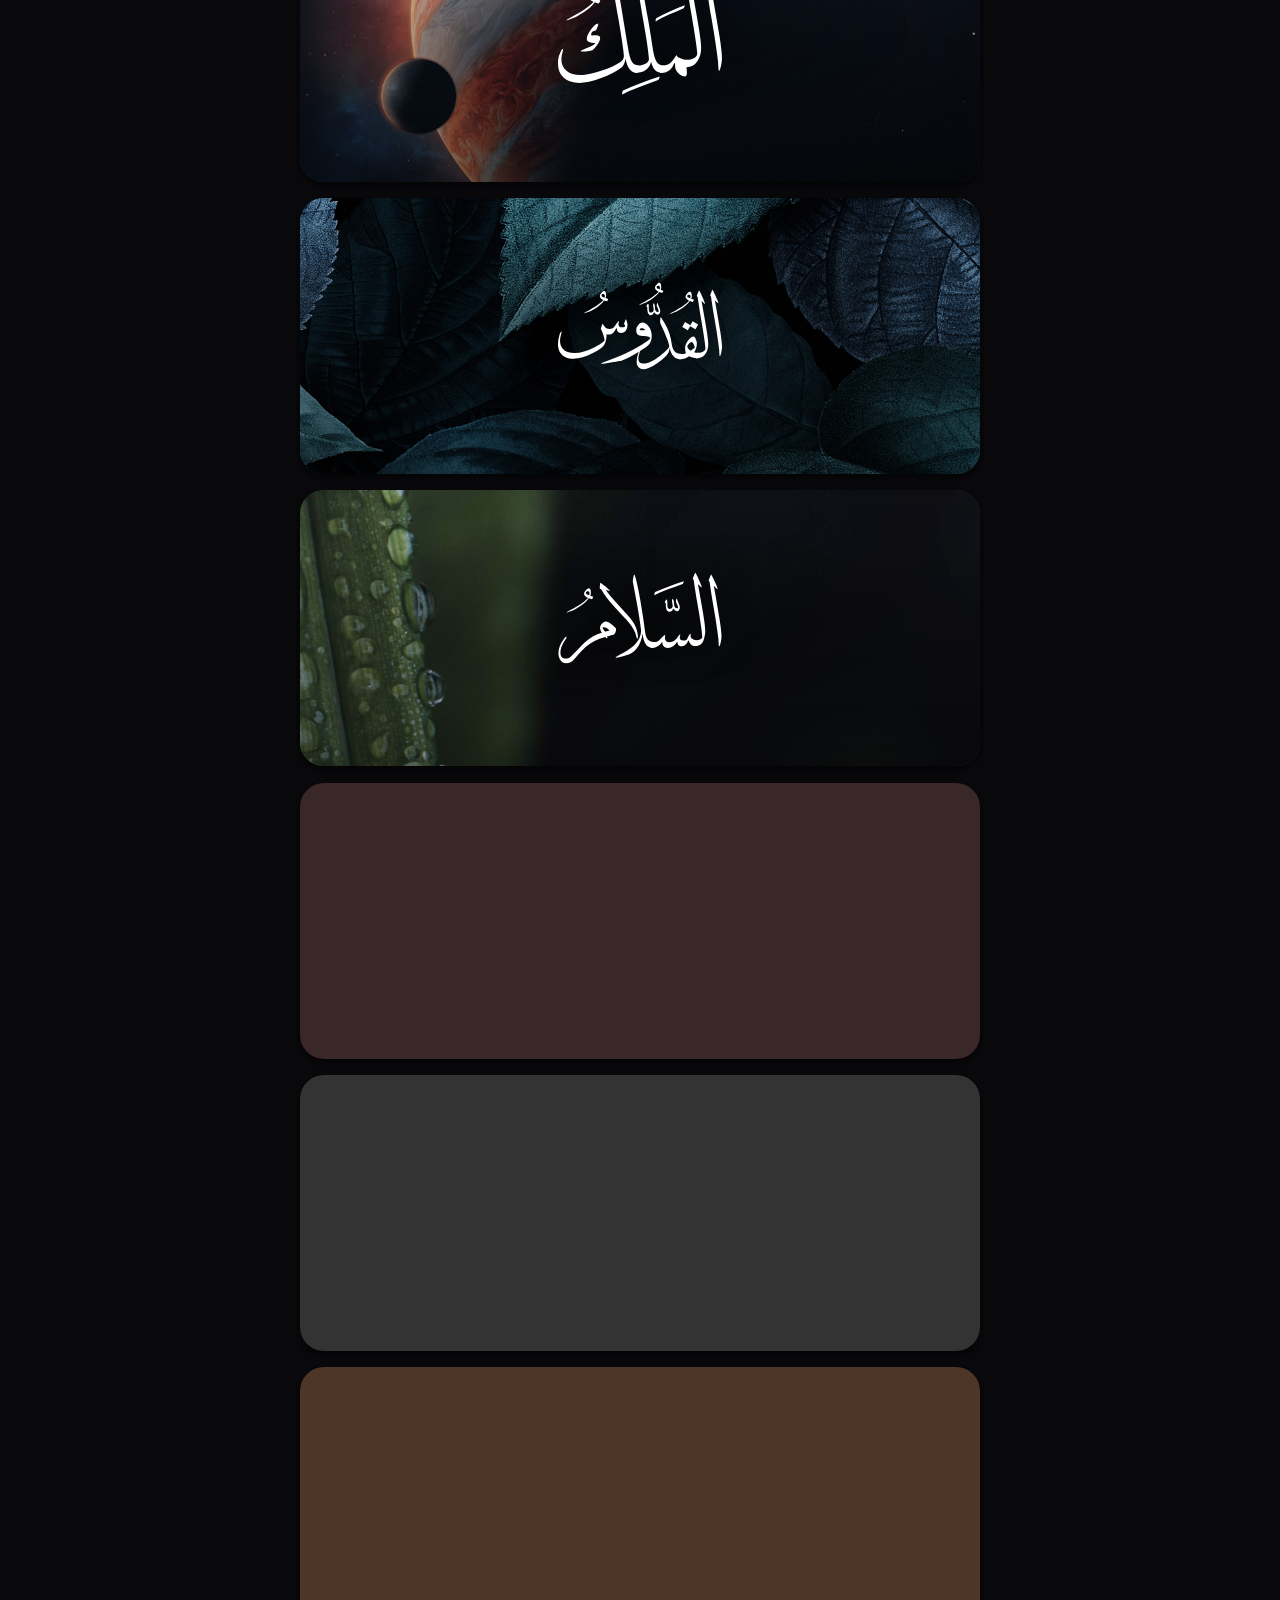
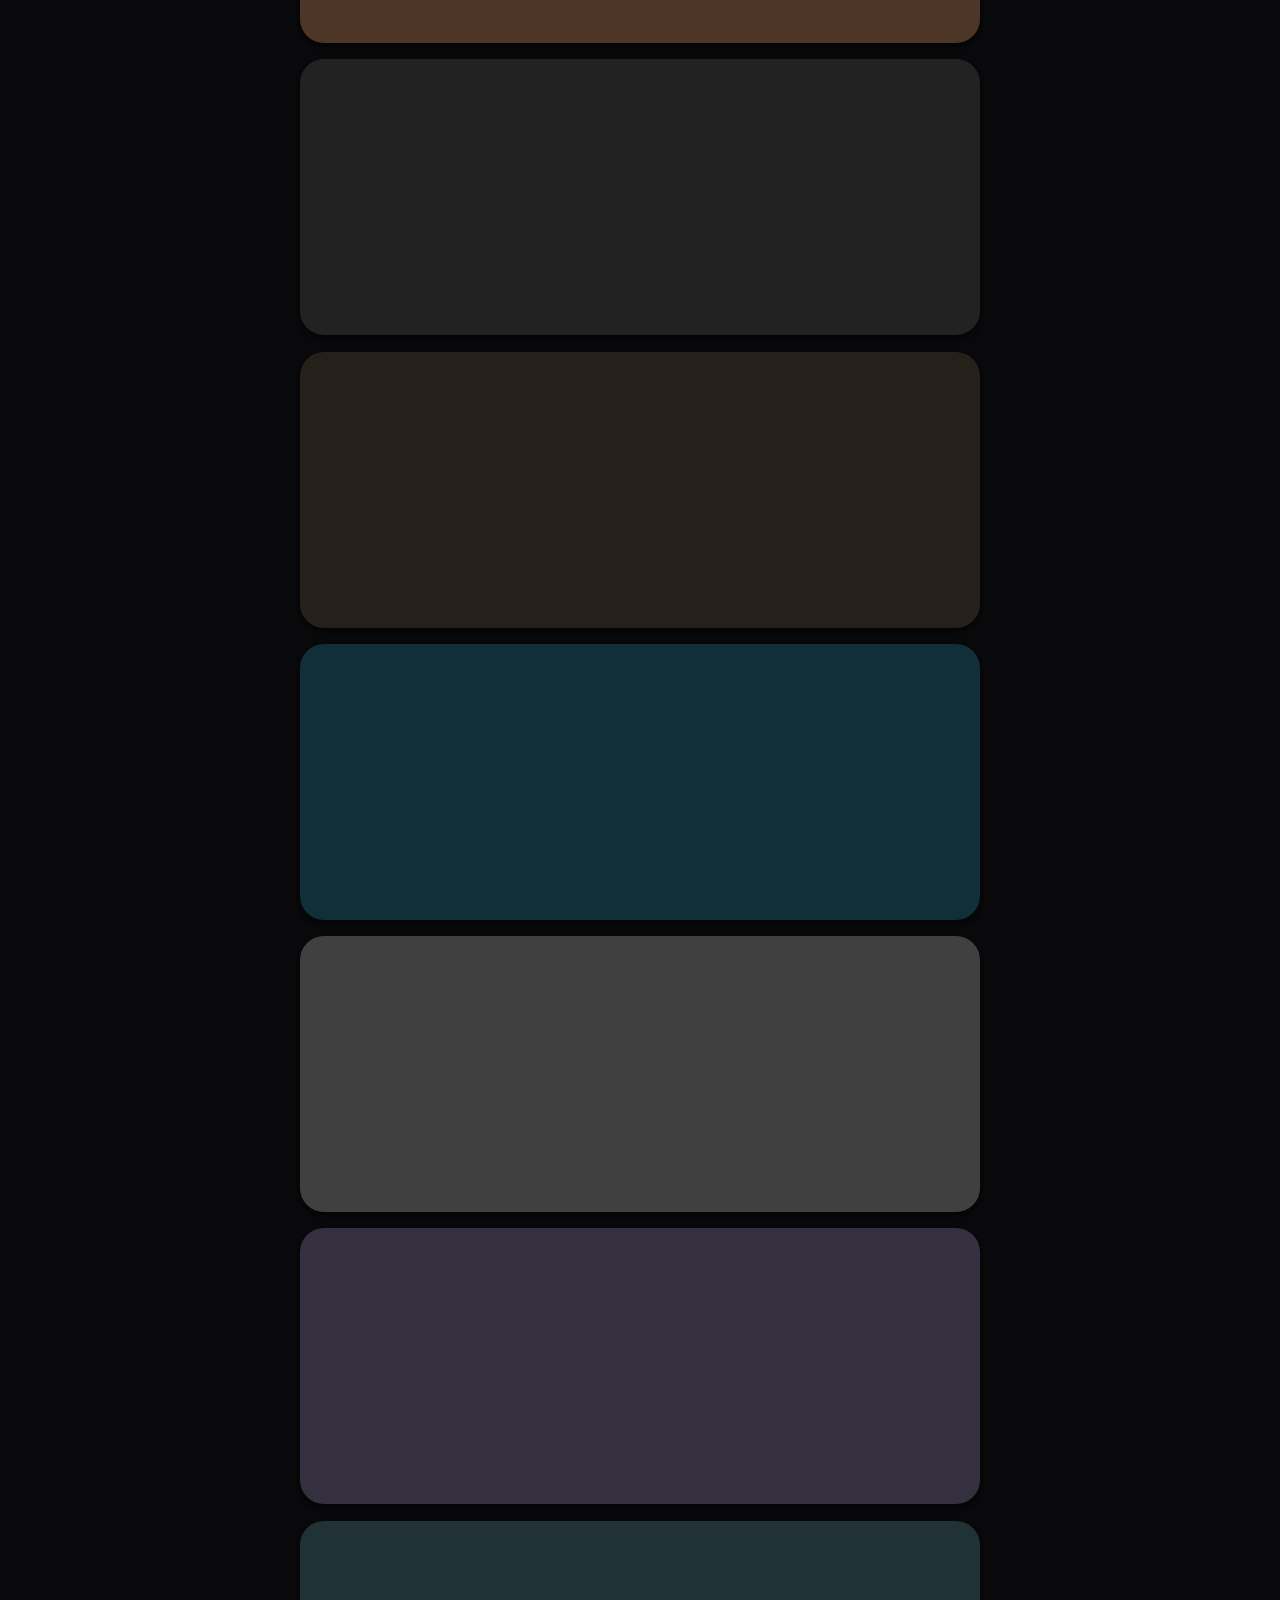
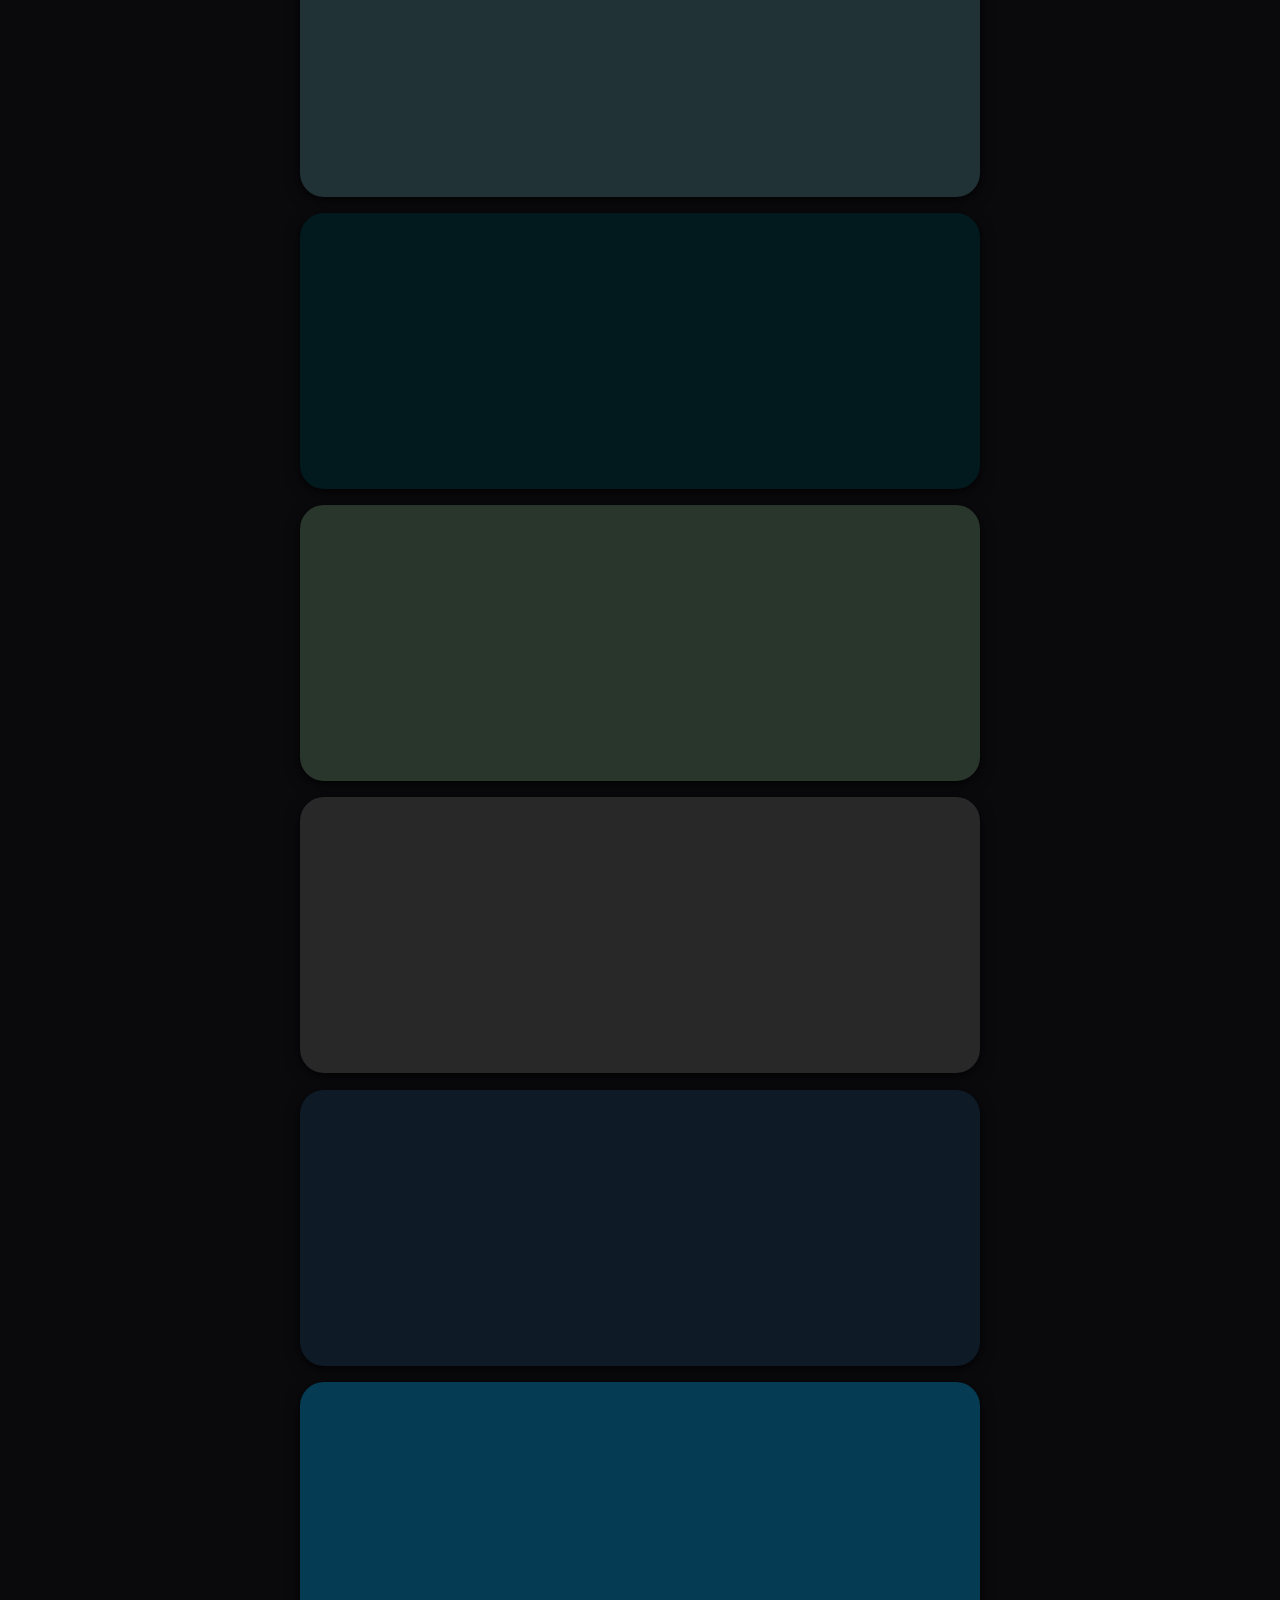
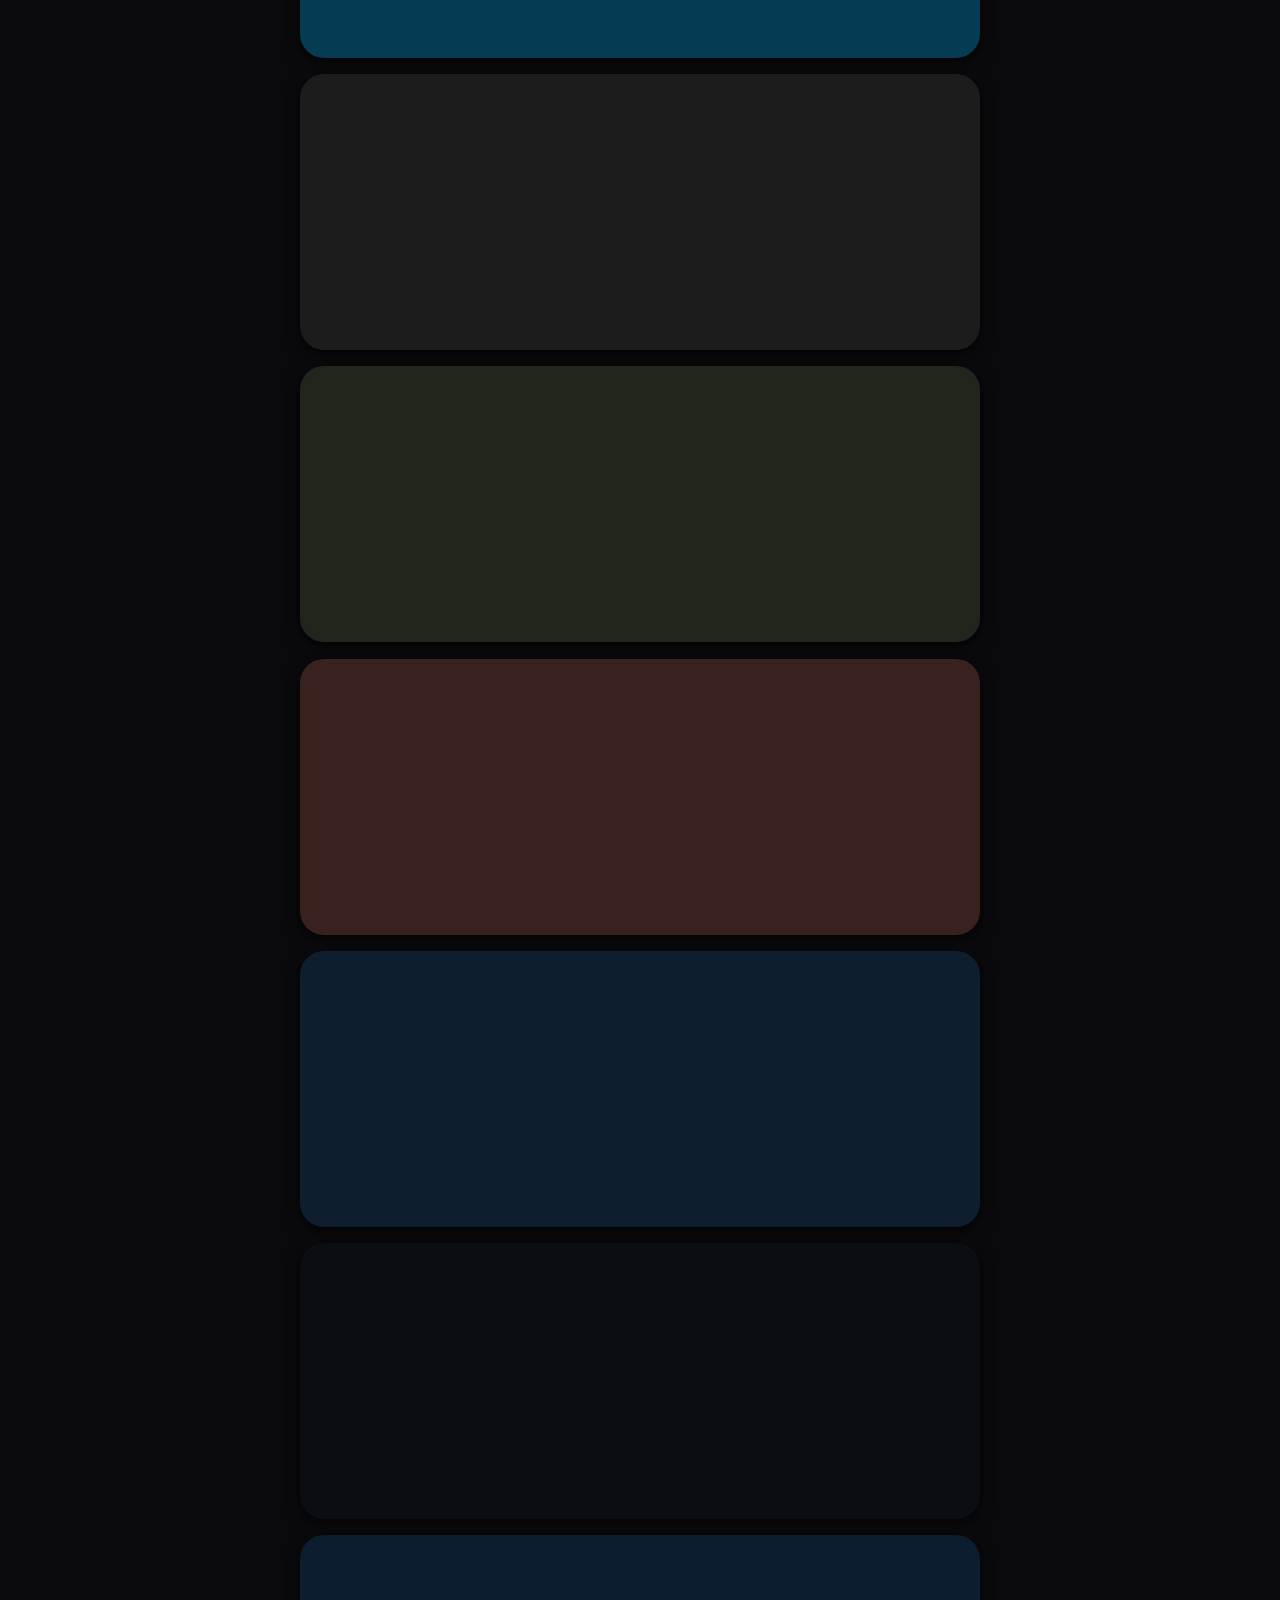
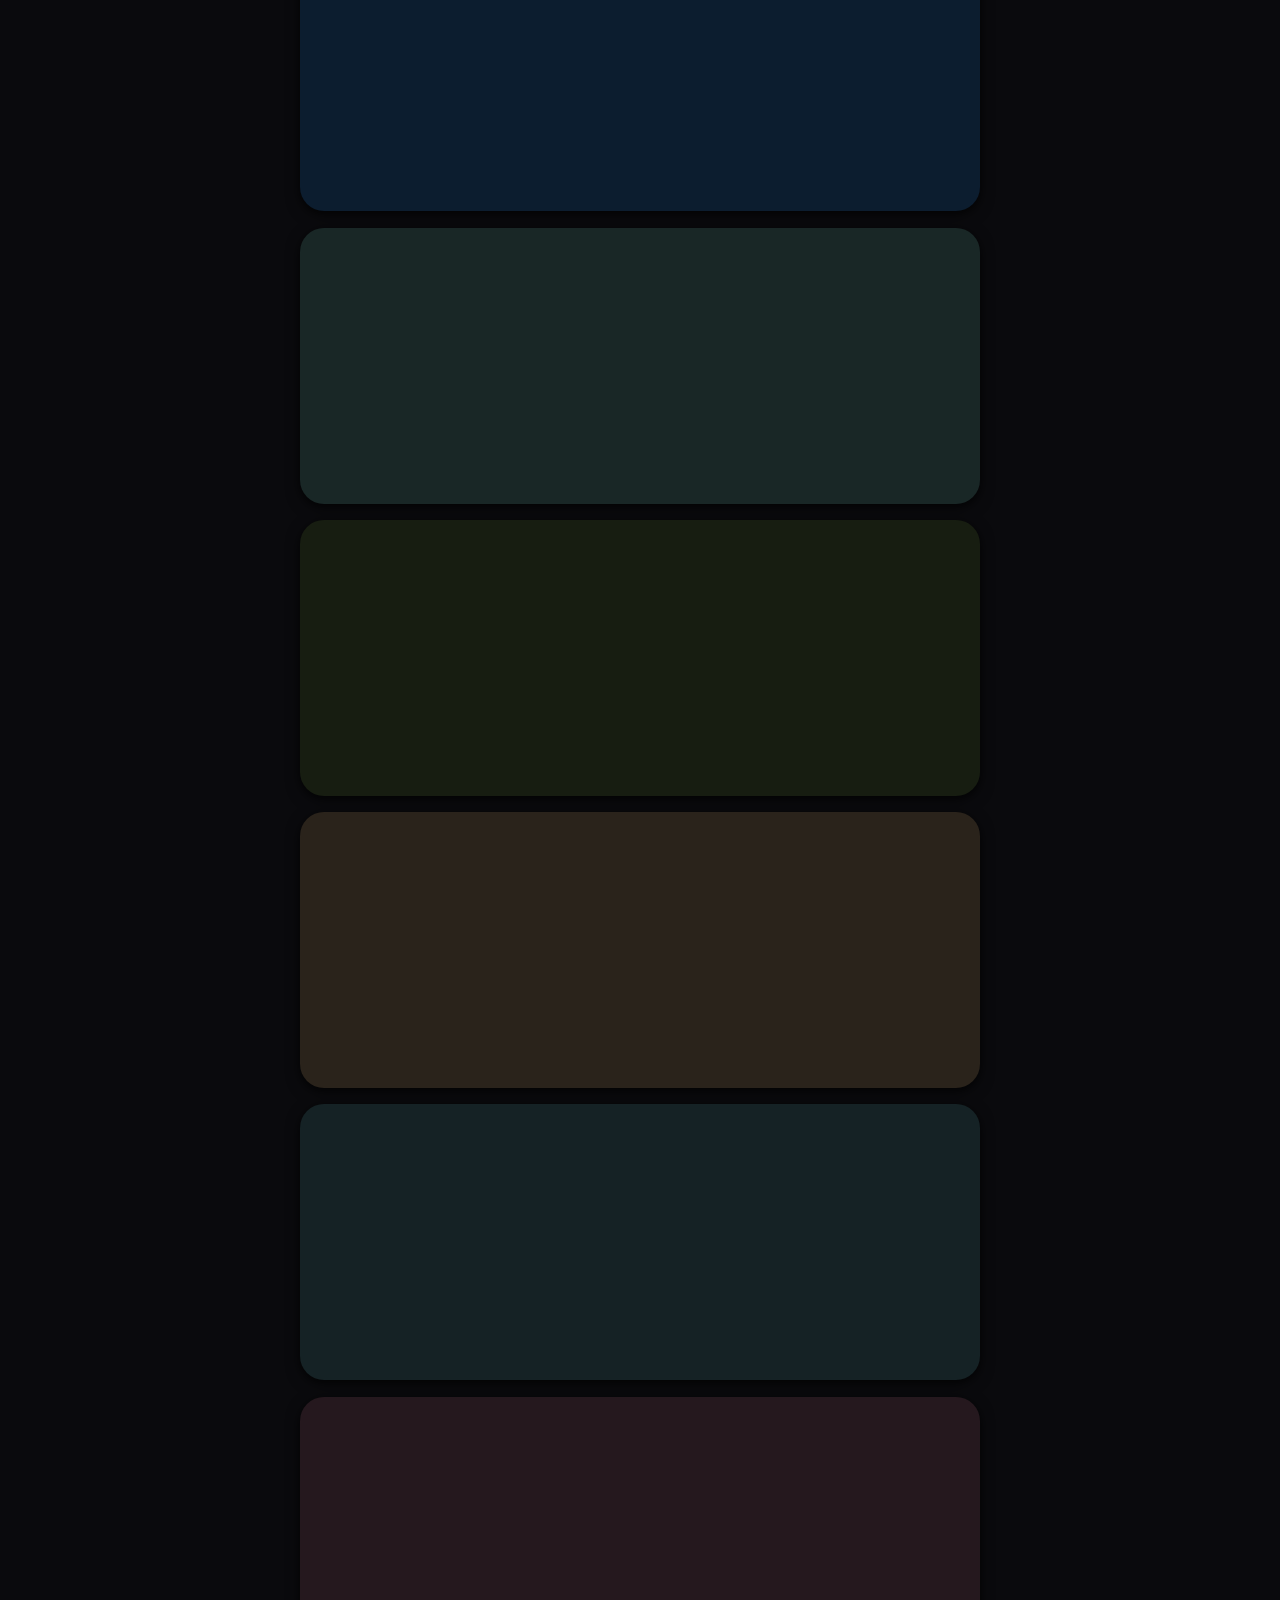
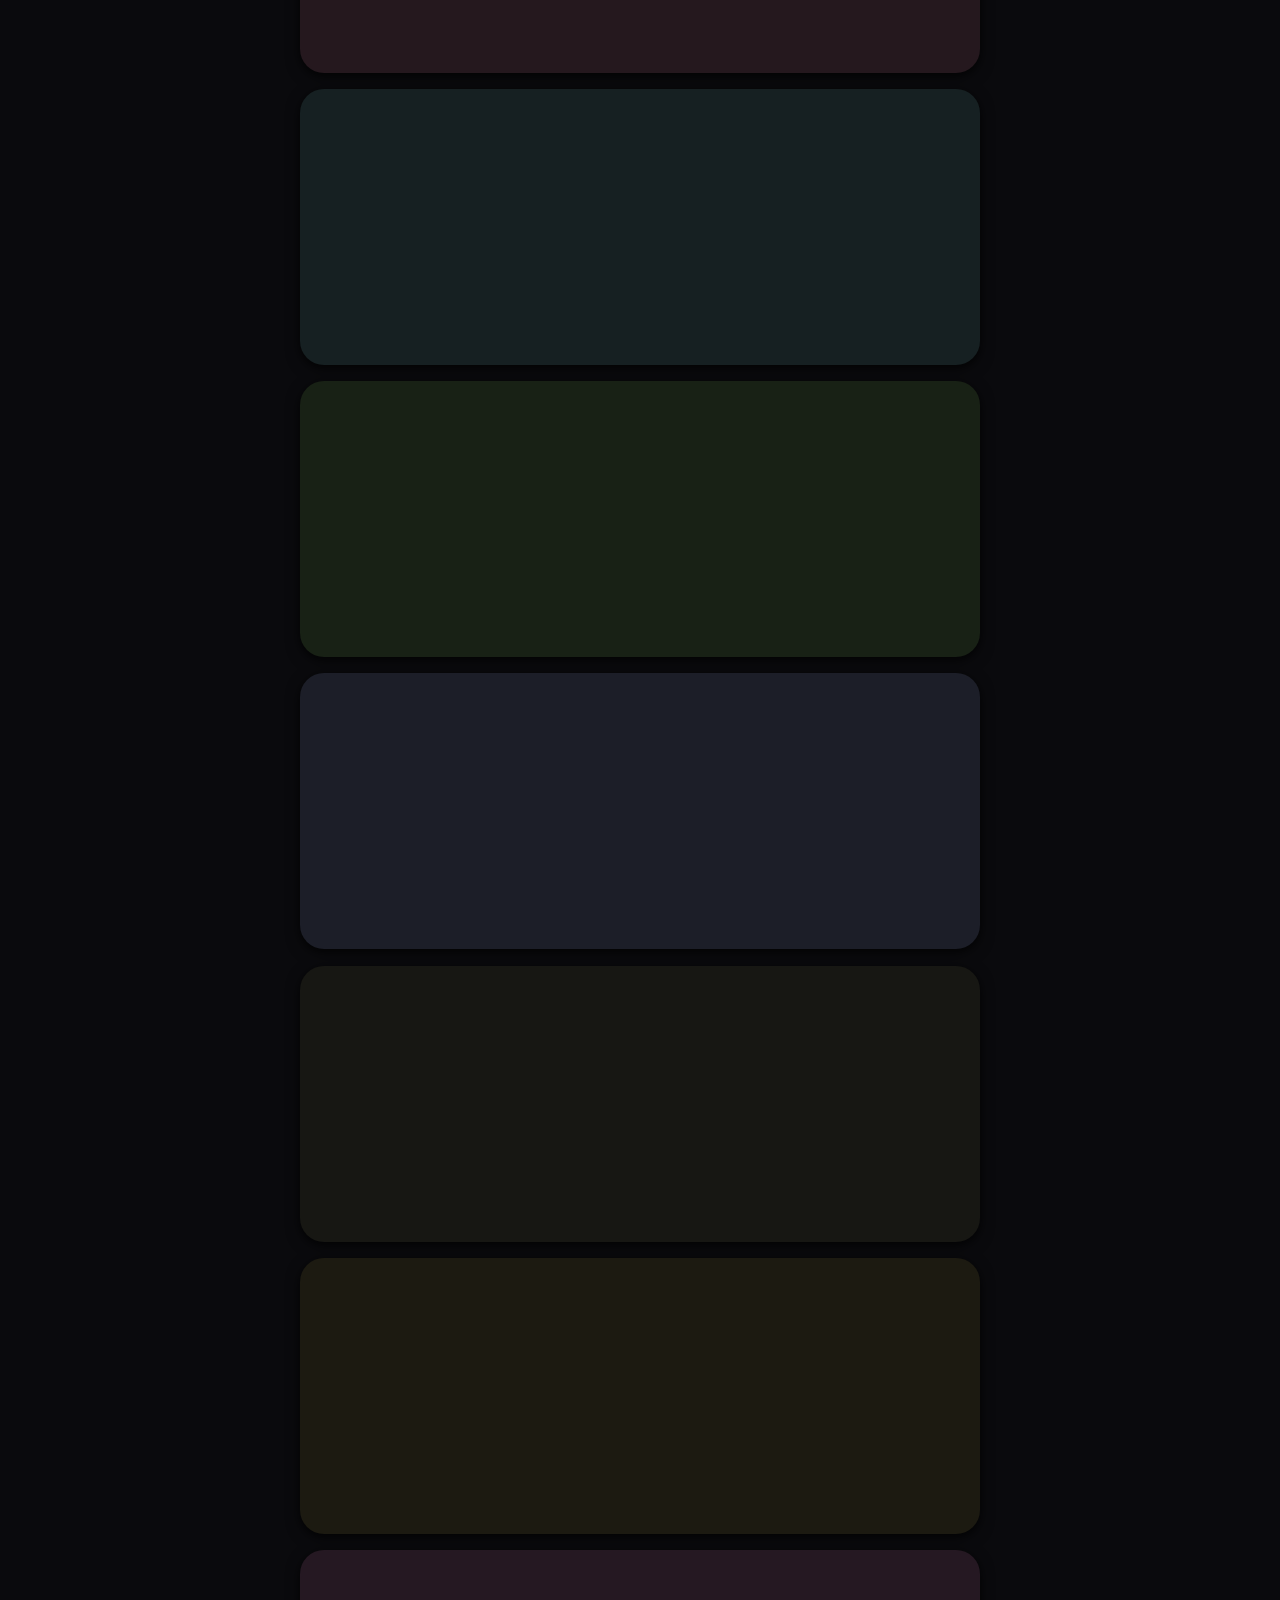
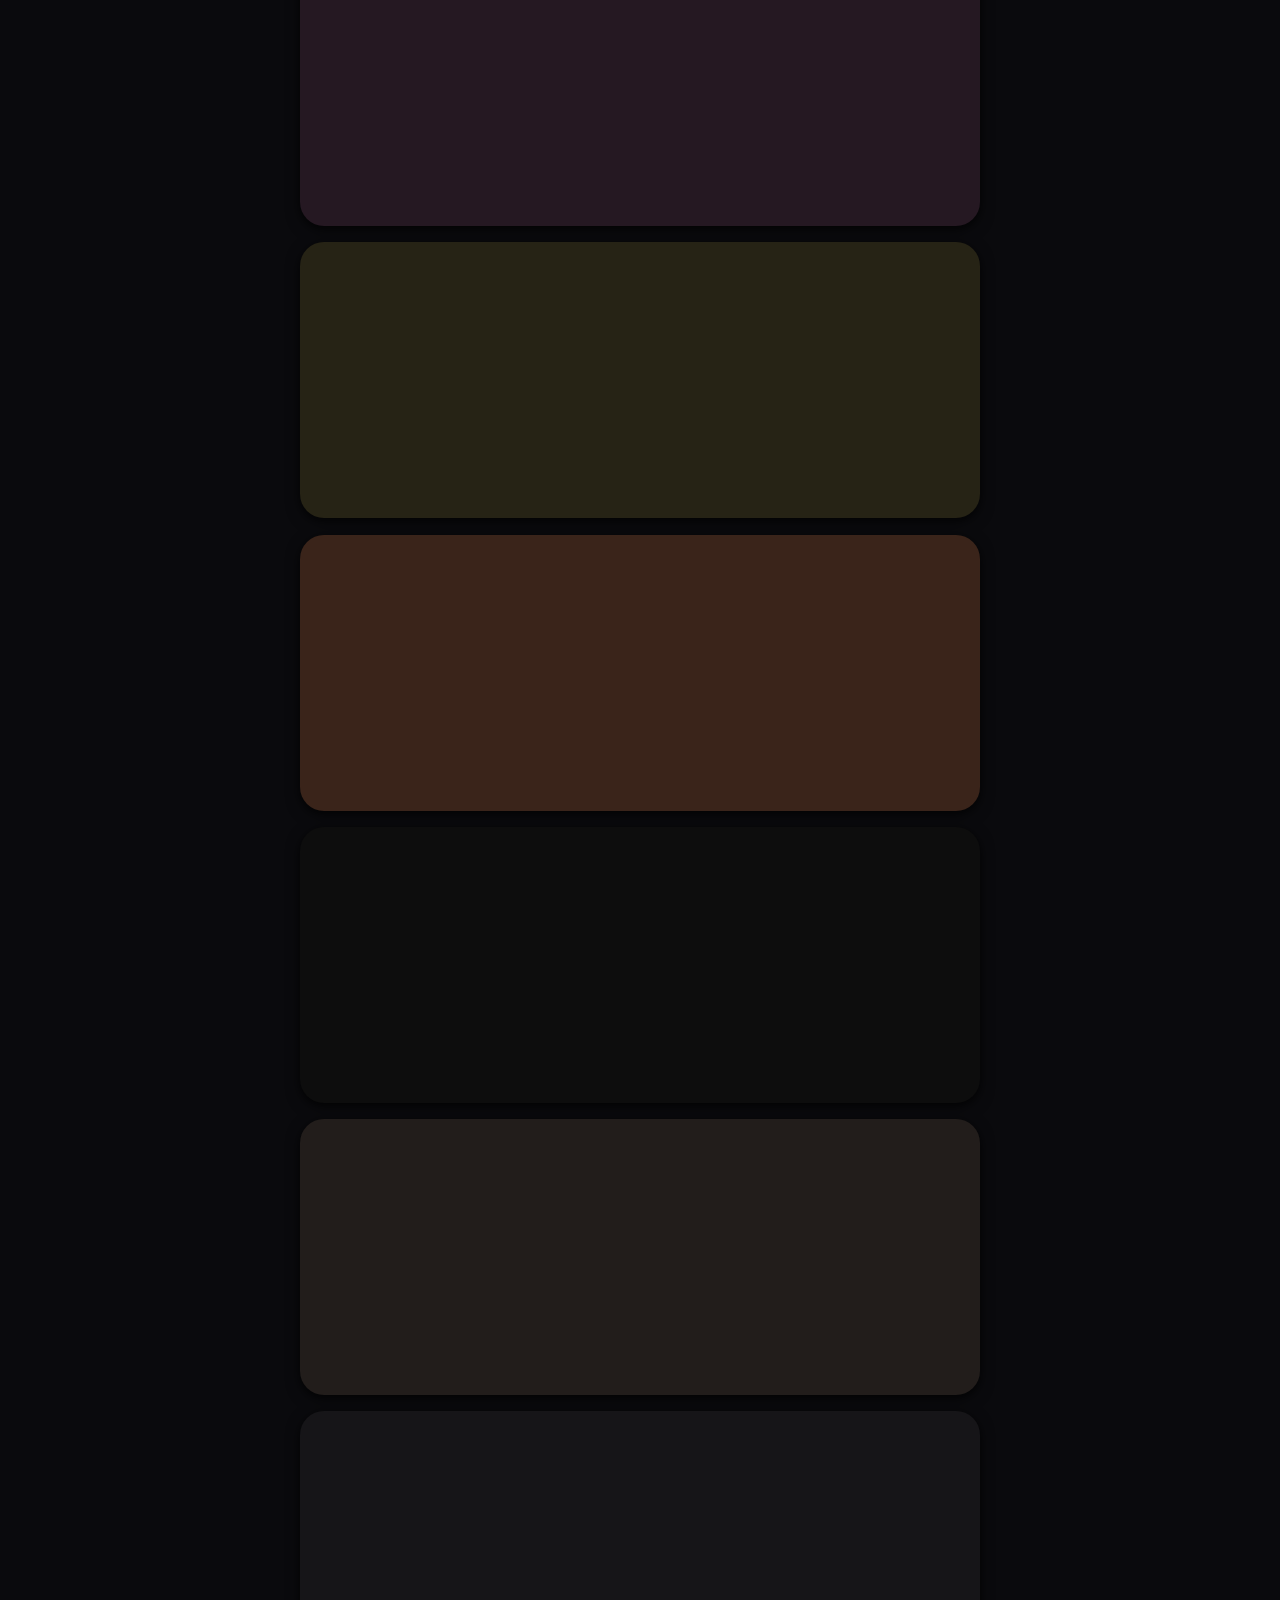
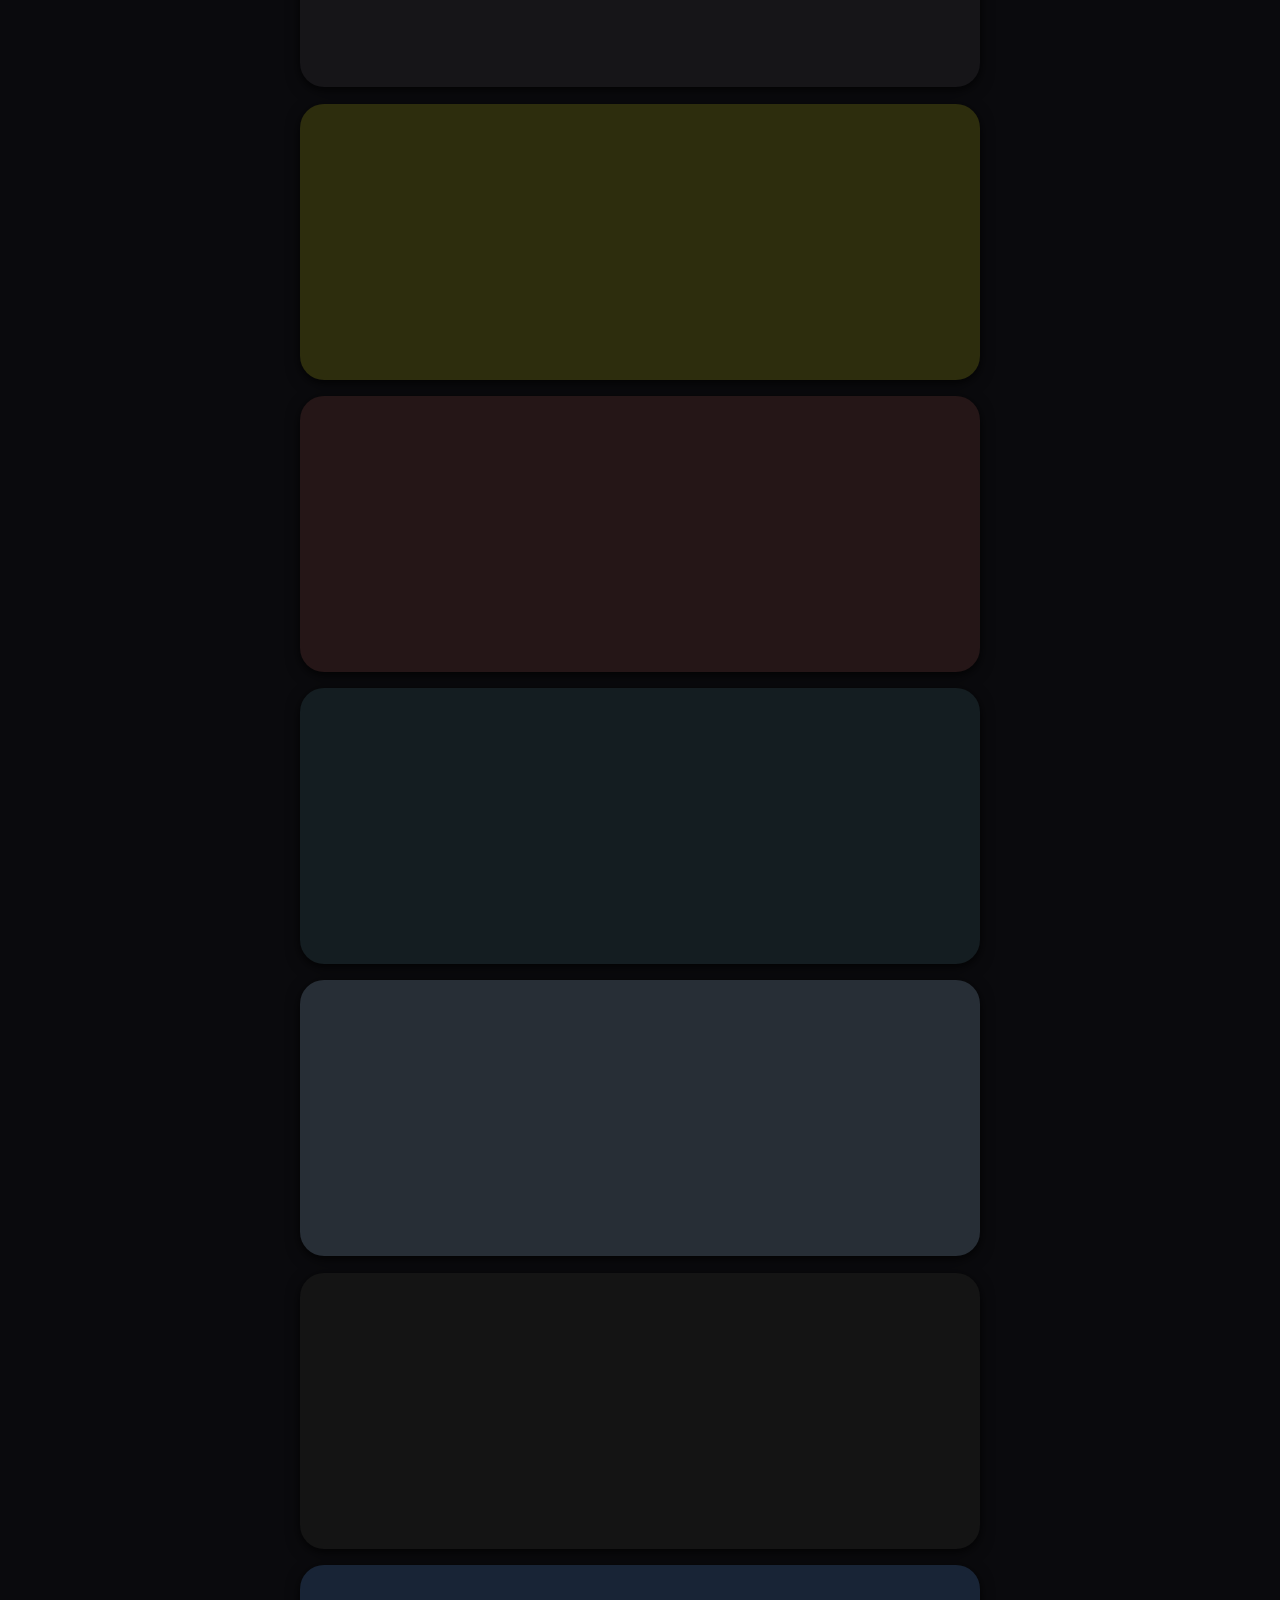
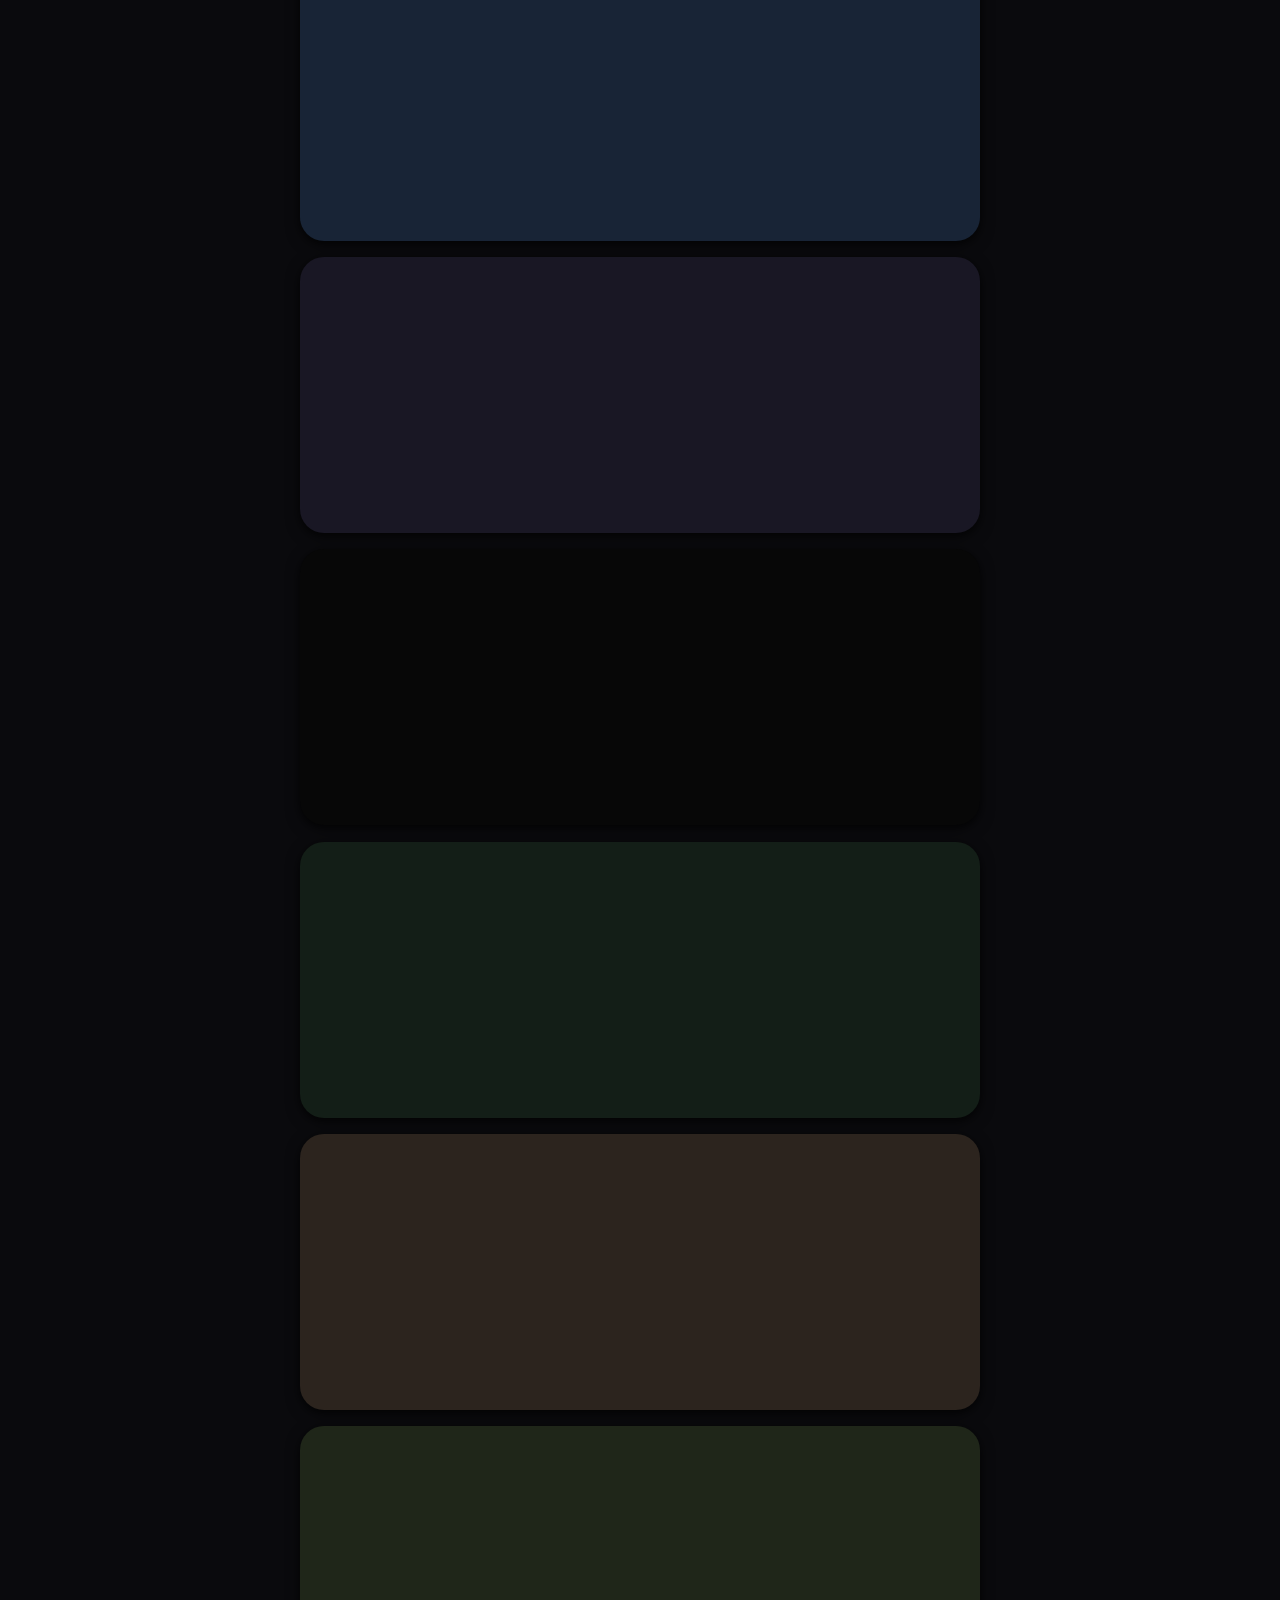
==== commit 4820421f: "Add PWA install banner to both editions Show a dismissible bottom banner inviting Chrome/Edge/Androi" ====
--- a/index.html
+++ b/index.html
@@ -33,7 +33,7 @@
       }, { passive: false });
     })();
   </script>
-  <link rel="stylesheet" href="style.css?v=2026052036">
+  <link rel="stylesheet" href="style.css?v=2026053012">
 </head>
 <body>
   <a class="skip-link" href="#main">Skip to content</a>
@@ -73,9 +73,19 @@
     </div>
   </main>
 
+  <div class="install-banner" id="install-banner" hidden>
+    <img src="icons/icon-192-v2.png" alt="" class="install-banner-icon">
+    <div class="install-banner-text">
+      <strong>تثبيت التطبيق</strong>
+      <p>ثبّت هذا التطبيق على هاتفك — يعمل دون اتصال أيضًا.</p>
+    </div>
+    <button id="install-banner-action">تثبيت</button>
+    <button id="install-banner-close" aria-label="إغلاق">✕</button>
+  </div>
+
   <div id="toast" class="toast" role="status" aria-live="polite" hidden></div>
 
-  <script type="module" src="app.js?v=2026052036"></script>
+  <script type="module" src="app.js?v=2026053012"></script>
   <script>
     if ('serviceWorker' in navigator) {
       window.addEventListener('load', function () {
--- a/style.css
+++ b/style.css
@@ -1479,3 +1479,89 @@
     scroll-behavior: auto !important;
   }
 }
+
+/* PWA install banner — dark glass surface with the brand-gold action pill.
+   Slides up at the bottom; centred and capped at 480px on wide screens. */
+.install-banner {
+  position: fixed;
+  left: 16px;
+  right: 16px;
+  bottom: 16px;
+  bottom: calc(16px + env(safe-area-inset-bottom));
+  z-index: 60;
+  max-width: 480px;
+  margin: 0 auto;
+  display: flex;
+  align-items: center;
+  gap: 12px;
+  padding: 12px 14px;
+  border-radius: 18px;
+  color: var(--ink);
+  background: var(--glass-panel-strong);
+  -webkit-backdrop-filter: blur(20px) saturate(180%);
+  backdrop-filter: blur(20px) saturate(180%);
+  border: 1px solid var(--glass-edge);
+  box-shadow: var(--glass-shadow-lg);
+  animation: install-slide-up 0.4s cubic-bezier(0.22, 1, 0.36, 1) both;
+}
+.install-banner[hidden] { display: none; }
+.install-banner-icon {
+  flex: none;
+  width: 44px;
+  height: 44px;
+  border-radius: 11px;
+  box-shadow: var(--shadow-sm);
+}
+.install-banner-text { flex: 1; min-width: 0; }
+.install-banner-text strong {
+  display: block;
+  font-size: 0.95rem;
+  font-weight: 600;
+  margin-bottom: 2px;
+}
+.install-banner-text p {
+  margin: 0;
+  font-size: 0.8rem;
+  line-height: 1.35;
+  color: var(--muted);
+}
+#install-banner-action {
+  flex: none;
+  border: none;
+  cursor: pointer;
+  font: inherit;
+  font-weight: 600;
+  font-size: 0.875rem;
+  color: var(--accent-ink);
+  background: var(--accent);
+  padding: 9px 16px;
+  border-radius: 999px;
+  box-shadow: 0 2px 8px var(--accent-ring);
+  transition: background 0.15s ease, transform 0.1s ease;
+}
+#install-banner-action:hover { background: var(--accent-strong); }
+#install-banner-action:active { transform: scale(0.97); }
+#install-banner-close {
+  flex: none;
+  border: none;
+  cursor: pointer;
+  background: transparent;
+  color: var(--muted-2);
+  font-size: 1.05rem;
+  line-height: 1;
+  padding: 6px;
+  border-radius: 8px;
+  transition: color 0.15s ease, background 0.15s ease;
+}
+#install-banner-close:hover { color: var(--ink); background: var(--glass-chip); }
+@keyframes install-slide-up {
+  from { transform: translateY(120%); opacity: 0; }
+  to { transform: translateY(0); opacity: 1; }
+}
+@media (max-width: 480px) {
+  .install-banner { gap: 10px; padding: 10px 12px; border-radius: 16px; }
+  .install-banner-icon { width: 40px; height: 40px; }
+  .install-banner-text strong { font-size: 0.9rem; }
+  .install-banner-text p { font-size: 0.75rem; }
+  #install-banner-action { padding: 8px 13px; font-size: 0.82rem; }
+}
